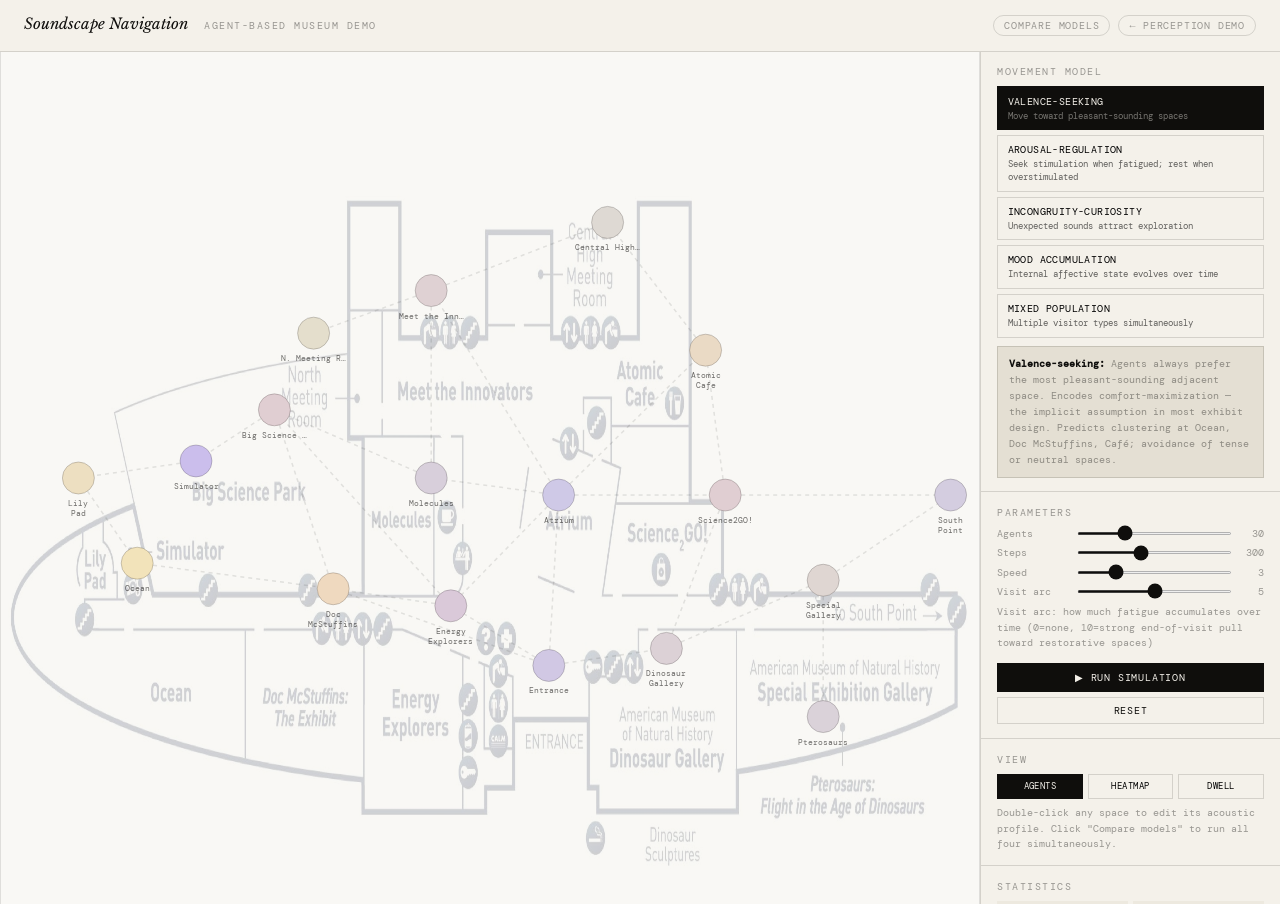
==== cosi_abm.html @ bf19c589 "abm" ====
<!DOCTYPE html>
<html lang="en">
<head>
<meta charset="UTF-8">
<meta name="viewport" content="width=device-width, initial-scale=1.0">
<title>Soundscape Navigation — Agent-Based Museum Demo</title>
<link href="https://fonts.googleapis.com/css2?family=DM+Mono:ital,wght@0,300;0,400;0,500;1,300&family=Libre+Baskerville:ital,wght@0,400;0,700;1,400&display=swap" rel="stylesheet">
<style>
*,*::before,*::after{box-sizing:border-box;margin:0;padding:0;}
:root{
  --ink:#0f0e0c;--paper:#f4f1ea;--paper2:#ede9df;--paper3:#e4dfd3;
  --ghost:rgba(15,14,12,0.06);--ghost2:rgba(15,14,12,0.14);--ghost3:rgba(15,14,12,0.4);
  --accent:#c45c2a;--blue:#2a6b8a;--green:#2a6b4a;
  --mono:"DM Mono",monospace;--serif:"Libre Baskerville",Georgia,serif;
}
body{font-family:var(--mono);background:var(--paper);color:var(--ink);min-height:100vh;overflow:hidden;}
header{padding:.9rem 1.5rem;border-bottom:1px solid var(--ghost2);display:flex;align-items:baseline;gap:1rem;flex-wrap:wrap;flex-shrink:0;}
.hdr-title{font-family:var(--serif);font-style:italic;font-size:15px;}
.hdr-sub{font-size:10px;letter-spacing:.15em;text-transform:uppercase;color:var(--ghost3);}
.hdr-right{margin-left:auto;display:flex;gap:.5rem;align-items:center;}
a.pill,button.pill{font-size:10px;letter-spacing:.08em;text-transform:uppercase;padding:3px 10px;border:1px solid var(--ghost2);border-radius:20px;color:var(--ghost3);text-decoration:none;display:inline-block;background:transparent;cursor:pointer;font-family:var(--mono);}
a.pill:hover,button.pill:hover{background:var(--ghost);color:var(--ink);}
.app{display:flex;height:calc(100vh - 48px);overflow:hidden;}
.map-wrap{flex:1;position:relative;overflow:hidden;background:#f8f7f3;}
#floorCanvas{position:absolute;inset:0;width:100%;height:100%;}
/* SIDE PANEL */
.side{width:300px;flex-shrink:0;border-left:1px solid var(--ghost2);display:flex;flex-direction:column;overflow:hidden;background:var(--paper);}
.side-scroll{flex:1;overflow-y:auto;}
.sec{padding:.85rem 1rem;border-bottom:1px solid var(--ghost2);}
.sec-label{font-size:10px;letter-spacing:.15em;text-transform:uppercase;color:var(--ghost3);margin-bottom:.5rem;}
.note{font-size:10px;color:var(--ghost3);line-height:1.55;}
/* model buttons */
.mbtn{display:block;width:100%;padding:.45rem .6rem;border:1px solid var(--ghost2);background:transparent;font-family:var(--mono);font-size:10px;letter-spacing:.04em;text-transform:uppercase;cursor:pointer;text-align:left;line-height:1.4;margin-bottom:.3rem;}
.mbtn:hover{background:var(--ghost);}
.mbtn.on{background:var(--ink);color:var(--paper);border-color:var(--ink);}
.mbtn .msub{display:block;font-size:9px;opacity:.6;margin-top:1px;text-transform:none;letter-spacing:0;}
.mbtn.on .msub{opacity:.45;}
#modelDesc{font-size:10px;line-height:1.6;color:var(--ghost3);margin-top:.5rem;padding:.55rem .7rem;background:var(--paper3);border:1px solid var(--ghost2);}
#modelDesc strong{color:var(--ink);}
/* controls */
.ctrl-row{display:flex;align-items:center;gap:.5rem;margin-bottom:.4rem;}
.ctrl-label{font-size:10px;color:var(--ghost3);width:72px;flex-shrink:0;}
input[type=range]{flex:1;accent-color:var(--ink);height:3px;}
.ctrl-val{font-size:10px;width:24px;text-align:right;color:var(--ghost3);}
.btn{background:var(--ink);color:var(--paper);border:none;padding:.5rem 1.25rem;font-family:var(--mono);font-size:10px;letter-spacing:.08em;text-transform:uppercase;cursor:pointer;width:100%;margin-top:.35rem;}
.btn:hover{opacity:.8;}
.btn-o{background:transparent;color:var(--ink);border:1px solid var(--ghost2);padding:.4rem 1.25rem;font-family:var(--mono);font-size:10px;letter-spacing:.08em;text-transform:uppercase;cursor:pointer;width:100%;margin-top:.3rem;}
.btn-o:hover{background:var(--ghost);}
/* stats */
.stat-grid{display:grid;grid-template-columns:1fr 1fr;gap:.3rem;}
.stat-box{background:var(--paper2);padding:.45rem .6rem;}
.stat-val{font-size:15px;font-weight:500;}
.stat-lbl{font-size:9px;color:var(--ghost3);letter-spacing:.07em;text-transform:uppercase;}
/* node info */
.node-info{font-size:10px;line-height:1.65;min-height:56px;color:var(--ghost3);}
.node-info strong{color:var(--ink);}
/* outcome summary */
#outcomeBox{font-size:10px;line-height:1.65;color:var(--ghost3);padding:.55rem .7rem;background:var(--paper3);border:1px solid var(--ghost2);display:none;margin-top:.5rem;}
#outcomeBox strong{color:var(--ink);}
/* view toggles */
.view-row{display:flex;gap:.3rem;}
.vbtn{flex:1;padding:.35rem .4rem;border:1px solid var(--ghost2);background:transparent;font-family:var(--mono);font-size:9px;letter-spacing:.05em;text-transform:uppercase;cursor:pointer;text-align:center;}
.vbtn:hover{background:var(--ghost);}
.vbtn.on{background:var(--ink);color:var(--paper);border-color:var(--ink);}
/* legend */
.leg-row{display:flex;align-items:center;gap:.4rem;font-size:9px;color:var(--ghost3);margin-bottom:.25rem;}
.leg-dot{width:9px;height:9px;border-radius:50%;flex-shrink:0;}
/* node editor popup */
#nodeEditor{position:absolute;background:var(--paper);border:1px solid var(--ghost2);padding:.75rem 1rem;font-size:11px;box-shadow:0 4px 16px rgba(0,0,0,.12);z-index:100;display:none;min-width:200px;border-radius:3px;}
#nodeEditor .ned-title{font-weight:500;margin-bottom:.5rem;font-size:12px;}
#nodeEditor .ned-row{display:flex;align-items:center;gap:.5rem;margin-bottom:.4rem;}
#nodeEditor .ned-label{width:60px;font-size:10px;color:var(--ghost3);}
#nodeEditor input[type=range]{flex:1;accent-color:var(--ink);}
#nodeEditor .ned-val{width:32px;font-size:10px;text-align:right;}
#nodeEditor .ned-actions{display:flex;gap:.4rem;margin-top:.6rem;}
#nodeEditor button{flex:1;padding:.3rem;border:1px solid var(--ghost2);background:transparent;font-family:var(--mono);font-size:9px;text-transform:uppercase;letter-spacing:.05em;cursor:pointer;}
#nodeEditor button.primary{background:var(--ink);color:var(--paper);border-color:var(--ink);}
.mix-row{display:flex;align-items:center;gap:.4rem;margin-bottom:.3rem;}
.mix-label{font-size:10px;color:var(--ghost3);width:82px;flex-shrink:0;}
.mix-slider{flex:1;accent-color:var(--ink);}
.mix-val{font-size:10px;width:30px;text-align:right;color:var(--ghost3);}
/* compare mode */
#compareGrid{display:none;position:absolute;inset:0;display:none;grid-template-columns:1fr 1fr;grid-template-rows:1fr 1fr;gap:2px;background:var(--ghost2);}
.cmpanel{position:relative;overflow:hidden;background:#f8f7f3;}
.cmpanel canvas{width:100%;height:100%;display:block;}
.cmpanel-label{position:absolute;top:6px;left:8px;font-size:9px;letter-spacing:.1em;text-transform:uppercase;color:var(--ghost3);background:rgba(244,241,234,.8);padding:2px 6px;border-radius:2px;}
</style>
</head>
<body>

<header>
  <span class="hdr-title">Soundscape Navigation</span>
  <span class="hdr-sub">Agent-based museum demo</span>
  <div class="hdr-right">
    <button class="pill" id="compareBtn" onclick="toggleCompare()">Compare models</button>
    <a class="pill" href="soundscape_demo.html">← Perception demo</a>
  </div>
</header>

<div class="app">
  <div class="map-wrap" id="mapWrap">
    <canvas id="floorCanvas"></canvas>
    <div id="compareGrid">
      <div class="cmpanel"><canvas id="c0"></canvas><div class="cmpanel-label">Valence-seeking</div></div>
      <div class="cmpanel"><canvas id="c1"></canvas><div class="cmpanel-label">Arousal-regulation</div></div>
      <div class="cmpanel"><canvas id="c2"></canvas><div class="cmpanel-label">Incongruity-curiosity</div></div>
      <div class="cmpanel"><canvas id="c3"></canvas><div class="cmpanel-label">Mood accumulation</div></div>
    </div>
    <div id="nodeEditor">
      <div class="ned-title" id="nedTitle">Edit space</div>
      <div class="ned-row"><span class="ned-label">Valence</span><input type="range" id="nedV" min="-10" max="10" step="1" value="0" oninput="nedUpdate()"><span class="ned-val" id="nedVVal">0.0</span></div>
      <div class="ned-row"><span class="ned-label">Arousal</span><input type="range" id="nedA" min="-10" max="10" step="1" value="0" oninput="nedUpdate()"><span class="ned-val" id="nedAVal">0.0</span></div>
      <div style="font-size:9px;color:var(--ghost3);margin-top:.2rem;" id="nedPreview"></div>
      <div class="ned-actions">
        <button class="primary" onclick="nedApply()">Apply</button>
        <button onclick="nedReset()">Reset</button>
        <button onclick="nedClose()">✕</button>
      </div>
    </div>
  </div>

  <div class="side">
    <div class="side-scroll">
      <div class="sec">
        <div class="sec-label">Movement model</div>
        <button class="mbtn on" onclick="setModel('valence',this)">Valence-seeking<span class="msub">Move toward pleasant-sounding spaces</span></button>
        <button class="mbtn" onclick="setModel('arousal',this)">Arousal-regulation<span class="msub">Seek stimulation when fatigued; rest when overstimulated</span></button>
        <button class="mbtn" onclick="setModel('incongruity',this)">Incongruity-curiosity<span class="msub">Unexpected sounds attract exploration</span></button>
        <button class="mbtn" onclick="setModel('accumulation',this)">Mood accumulation<span class="msub">Internal affective state evolves over time</span></button>
        <button class="mbtn" onclick="setModel('mixed',this)">Mixed population<span class="msub">Multiple visitor types simultaneously</span></button>
        <div id="modelDesc"></div>
        <div id="mixPanel" style="display:none;margin-top:.6rem;">
          <div style="font-size:10px;color:var(--ghost3);margin-bottom:.5rem;">Adjust proportions (must sum to 100%)</div>
          <div class="mix-row"><span class="mix-label">Valence-seeking</span><input type="range" class="mix-slider" id="mxV" min="0" max="100" value="40" oninput="syncMix('mxV')"><span class="mix-val" id="mxVv">40%</span></div>
          <div class="mix-row"><span class="mix-label">Arousal-reg.</span><input type="range" class="mix-slider" id="mxA" min="0" max="100" value="30" oninput="syncMix('mxA')"><span class="mix-val" id="mxAv">30%</span></div>
          <div class="mix-row"><span class="mix-label">Incongruity</span><input type="range" class="mix-slider" id="mxI" min="0" max="100" value="20" oninput="syncMix('mxI')"><span class="mix-val" id="mxIv">20%</span></div>
          <div class="mix-row"><span class="mix-label">Accumulation</span><input type="range" class="mix-slider" id="mxAc" min="0" max="100" value="10" oninput="syncMix('mxAc')"><span class="mix-val" id="mxAcv">10%</span></div>
          <div class="mix-row" style="margin-top:.3rem;"><span class="mix-label" style="color:var(--ink);">Total</span><span style="font-size:10px;font-weight:500;" id="mxTotal">100%</span></div>
          <div style="margin-top:.5rem;">
            <div class="leg-row"><span class="leg-dot" style="background:#c45c2a;"></span>Valence-seeking</div>
            <div class="leg-row"><span class="leg-dot" style="background:#2a6b8a;"></span>Arousal-reg.</div>
            <div class="leg-row"><span class="leg-dot" style="background:#2a6b4a;"></span>Incongruity</div>
            <div class="leg-row"><span class="leg-dot" style="background:#7a4a9a;"></span>Accumulation</div>
            <div class="note" style="margin-top:.3rem;">Shape = visitor type. Fill color = visitor type. Outline brightness = mood valence.</div>
          </div>
        </div>
      </div>

      <div class="sec">
        <div class="sec-label">Parameters</div>
        <div class="ctrl-row"><span class="ctrl-label">Agents</span><input type="range" id="nAgents" min="10" max="80" value="30" oninput="document.getElementById('nAgentsV').textContent=this.value"><span class="ctrl-val" id="nAgentsV">30</span></div>
        <div class="ctrl-row"><span class="ctrl-label">Steps</span><input type="range" id="nSteps" min="100" max="600" step="50" value="300" oninput="document.getElementById('nStepsV').textContent=this.value"><span class="ctrl-val" id="nStepsV">300</span></div>
        <div class="ctrl-row"><span class="ctrl-label">Speed</span><input type="range" id="simSpeed" min="1" max="10" value="3" oninput="document.getElementById('simSpeedV').textContent=this.value"><span class="ctrl-val" id="simSpeedV">3</span></div>
        <div class="ctrl-row"><span class="ctrl-label">Visit arc</span><input type="range" id="visitArc" min="0" max="10" value="5" oninput="document.getElementById('visitArcV').textContent=this.value"><span class="ctrl-val" id="visitArcV">5</span></div>
        <p class="note" style="margin-bottom:.4rem;">Visit arc: how much fatigue accumulates over time (0=none, 10=strong end-of-visit pull toward restorative spaces)</p>
        <button class="btn" onclick="runSim()">▶ Run simulation</button>
        <button class="btn-o" onclick="resetSim()">Reset</button>
      </div>

      <div class="sec">
        <div class="sec-label">View</div>
        <div class="view-row">
          <button class="vbtn on" id="vbAgents" onclick="setView('agents',this)">Agents</button>
          <button class="vbtn" id="vbHeat" onclick="setView('heat',this)">Heatmap</button>
          <button class="vbtn" id="vbDwell" onclick="setView('dwell',this)">Dwell</button>
        </div>
        <p class="note" style="margin-top:.4rem;">Double-click any space to edit its acoustic profile. Click "Compare models" to run all four simultaneously.</p>
      </div>

      <div class="sec">
        <div class="sec-label">Statistics</div>
        <div class="stat-grid">
          <div class="stat-box"><div class="stat-val" id="sStep">0</div><div class="stat-lbl">Step</div></div>
          <div class="stat-box"><div class="stat-val" id="sAgents">0</div><div class="stat-lbl">Agents</div></div>
          <div class="stat-box"><div class="stat-val" id="sTop">—</div><div class="stat-lbl">Most visited</div></div>
          <div class="stat-box"><div class="stat-val" id="sMood">—</div><div class="stat-lbl">Avg mood</div></div>
        </div>
        <div id="outcomeBox"></div>
      </div>

      <div class="sec">
        <div class="sec-label">Space info <span style="opacity:.4;">hover map</span></div>
        <div class="node-info" id="nodeInfo">Hover a space to see its acoustic profile. Double-click to edit.</div>
        <div style="margin-top:.65rem;">
          <div class="leg-row"><span class="leg-dot" style="background:linear-gradient(135deg,#c45c2a,#f0997b);"></span>Warm tint = positive valence</div>
          <div class="leg-row"><span class="leg-dot" style="background:linear-gradient(135deg,#2a6b8a,#85b7eb);"></span>Cool tint = high arousal</div>
          <div class="leg-row"><span class="leg-dot" style="background:#888;border:2px solid white;"></span>Agent — gray = neutral mood</div>
          <div class="leg-row"><span class="leg-dot" style="background:#c45c2a;border:2px solid white;"></span>Orange = positive valence</div>
          <div class="leg-row"><span class="leg-dot" style="background:#2a6b8a;border:2px solid white;"></span>Blue = negative valence</div>
          <div class="leg-row"><div style="width:24px;height:3px;background:linear-gradient(90deg,transparent,rgba(196,92,42,0.5));flex-shrink:0;"></div>Agent trail</div>
        </div>
      </div>

      <div class="sec">
        <div class="sec-label">About</div>
        <p class="note">Each movement model encodes a different theory of how visitors relate to sound. Running them comparatively makes the theoretical competition explicit — and shows curators what's at stake in acoustic design choices.</p>
        <p class="note" style="margin-top:.4rem;">Sound values are theoretically motivated placeholders. Replace with real circumplex ratings from your experiment once spatial metadata is available.</p>
      </div>
    </div>
  </div>
</div>

<script>
// ═══ FLOOR PLAN IMAGE ════════════════════════════════════════════════════════
const FLOORPLAN_B64 = '/9j/4AAQSkZJRgABAQAAAQABAAD/[base64]/2wBDAAUDBAQEAwUEBAQFBQUGBwwIBwcHBw8LCwkMEQ8SEhEPERETFhwXExQaFRERGCEYGh0dHx8fExciJCIeJBweHx7/2wBDAQUFBQcGBw4ICA4eFBEUHh4eHh4eHh4eHh4eHh4eHh4eHh4eHh4eHh4eHh4eHh4eHh4eHh4eHh4eHh4eHh4eHh7/wAARCAUUCjgDASIAAhEBAxEB/8QAHQABAAEEAwEAAAAAAAAAAAAAAAcBAgYIAwUJBP/EAG0QAAEDAwEEBAQQCAkIBggADwABAgMEBREGBxIhMQgTQVEiYXGBFBYYMjdVdZGTlKGxsrPR0hUXIzZCVnSSNFJUYnJzlcHTMzU4U1eCouEkJUO0wvAnY2Vng6PE4yZEZITDKEXxCUZHdmaW4v/EABoBAQADAQEBAAAAAAAAAAAAAAABAgMEBQb/xAA2EQEAAgIBAwMDBAEDAwQDAQEAAQIDERIEITETQVEUIjIzUmFxNAUjQhVigUNEofAkkeFTsf/aAAwDAQACEQMRAD8Anvoz8dn9T7pS/[base64]/[base64]/[base64]/VygdJ38wKP3Uj+rlAF/[base64]/MCj91I/q5QOk7+YFH7qR/VygC/oy+x9U+6Uv0IyUSLujL7H1T7pS/[base64]/mBR+6kf1coHSd/MCj91I/[base64]/dSP6uUDpO/[base64]/[base64]/[base64]/VygdJ38wKP3Uj+rlAF/[base64]/MCj91I/q5QOk7+YFH7qR/VygC/oy+x9U+6Uv0IyUSLujL7H1T7pS/[base64]/mBR+6kf1coHSd/MCj91I/[base64]/dSP6uUDpO/[base64]/[base64]/i/KMu/ip74QuBbl38VPfGXfxU98bFwLcu/ip74y7+KnvjYuBbl38VPfGXfxU98bFwLcu/ip74y7+KnvjYuBbl38VPfGXfxU98bFwLcu/[base64]/ip742hcC3Lv4qe+Mu/ip742LgW5d/FT3xl38VPfGxcC3Lv4qe+Mu/ip742LgW5d/FT3xl38VPfGxcC3Lv4qe+Mu/ip742LgW5d/FT3xl38VPfI2LgWq7HNO3hxLsjYAAkAAAAAAAAAAAAAAAAAAAAAAAAAAAAAAAAAAAAAAAAAAAAAAAAAAAAAAAAAAAAAAAAAAAAAAAAAAAAAAAAAAAAAAAAAAAAAAAAAAAAAAAAAAAAAAAAAAAAAAAAAABFfSd/MCj91I/q5QOk7+YFH7qR/VygC/oy+x9U+6Uv0IyUSLujL7H1T7pS/QjJRAAAAAAAAAAAAAAAAAAAAAAAAAAAAAAAAAAAAAAAAAAAAAAAAAAAAAAAAAAAAAAAAAAAAAAAAAAAAAAAAAAAAAAAAAAAAAAAAAAAAAAAAAAAAAAAAAAAAAAAAAAAAAAAAAAAAAAAAAAAAAAAAAAAAF5AAU7DEdrWoazSezy76hoI4lnoYUcxsiZRVV7W/3mXdpHPST9hHU39Qz61hakbtEK3nVWty9KvX7eCW2zImM/5NftLV6V2v8Iv4Os3H/wBW77SFtK2hL3qegtD51pkrKhrEka3eXHkNoGdESge3L9b1SLleCW9Fxx/pnq3r01I+7y5aze0sIXpXa+9rrN8G77Snqrdfe19n+Dd9pnXqQrb+vFX/AGc3/EHqQrd+vFX/AGc3/EMufSrzS7BfVW6+9r7P8G77R6q3X3tfZ/g3faZ16kK3frxV/wBnN/xB6kK3frxV/wBnN/xBz6VHC7BfVW6+9r7P8G77R6q3X3tfZ/g3faZ16kK3frxV/wBnN/xB6kK3frxV/wBnN/xBz6U4XYL6q3X3tfZ/g3faPVW6+9r7P8G77TOvUhW79eKv+zm/4g9SFbv14q/7Ob/iDn0pwuwX1Vuvva+z/Bu+0eqt197X2f4N32mdepCt368Vf9nN/wAQepCt368Vf9nN/wAQc+lOF2C+qt197X2f4N32j1Vuvva+z/Bu+0zr1IVu/Xir/s5v+IPUhW79eKv+zm/4g59KcLsF9Vbr72vs/wAG77R6q3X3tfZ/g3faZ16kK3frxV/2c3/EHqQrd+vFX/Zzf8Qc+lOF2Ds6Vm0BzkRlstD3dzYnKvzn02jpS67q7vRUktttKR1E7I3ObE7k52Fxx58zvdVdFW32XTF0vDdZVUy0NHLUpGtAjd/cYrsZ3/Ea2aYcvpgtiQqsX/S4l3Mq1ETfROzvyXrXBeszWEbtWdS9O6J7qiip5pODntR3vn1pyQ+O0/5po1/9Qz6KH1s9ankPK06o3pUABIAAAAAAAAAAAAAAAAAAAAAAAAAAAAAAAAAAAAAAAAAAAAAAAAAAAAAAAAAAAAAAAAAAAAAAAAAAAAAAAAAAAAAAAAAAAAAAAApQqvIoRM6EHdJjaxqLZtLaWWanopUq/Xde1Xdqp2L4iGE6Vm0BETNtsyr4o3faZP09f4TpzyL86kT7AdllPtRvVfbpbrLa/QkCTo9kKP3sPYn8ZP4x62HHhjFF7w5rWtNtQzF3St181eNus3wbvvFF6V2vva6zfBu+0zdnREtzm7y64q+Pfbm/4hd6kK3frxV/2c3/ABCk36XaON2C+qt197X2f4N32j1Vuvva+z/Bu+0zr1IVu/Xir/s5v+IPUhW79eKv+zm/4g59KcLsF9Vbr72vs/wbvtHqrdfe19n+Dd9pnXqQrd+vFX/Zzf8AEHqQrd+vFX/Zzf8AEHPpThdgvqrdfe19n+Dd9o9Vbr72vs/wbvtM69SFbv14q/7Ob/iD1IVu/Xir/s5v+IOfSnC7BfVW6+9r7P8ABu+0eqt197X2f4N32mdepCt368Vf9nN/xB6kK3frxV/2c3/EHPpThdgvqrdfe19n+Dd9o9Vbr72vs/wbvtM69SFbv14q/wCzm/4g9SFbv14q/wCzm/4g59KcLsF9Vbr72vs/wbvtHqrdfe19n+Dd9pnXqQrd+vFX/Zzf8QepCt368Vf9nN/xBz6U4XYL6q3X3tfZ/g3faVTpXa93kzbrPjKZ/Ju+0zn1IVu/Xir/ALOb/iGJbXejhRaG0DcNSxapnr30qNxC+jSNHbzkTO9vryz3E1t0szqCYvHd3uyrpF6x1PtGsmna+32ttNV1CQyuYx28me7j3G2B509HJ2NtWlEVMq6tRV8Xgqeiyd5z9djrW0cWuK/KFQAcjUAAAAAAAAAAAAAAAAAAAAAAAAAAAAAAAAAAAAAAAAAAAAAAAAAAAAAAAAAAAAAAAAAAAAAAAAAAAAAAAAAAAAAAAAAAAAAAAAAAAAAAAAAAAAAAAAAAAAAAAAAAEV9J38wKP3Uj+rlA6Tv5gUfupH9XKAL+jL7H1T7pS/QjJRIu6MvsfVPulL9CMlEAAAAAAAAAAAAAAAAAAAAAAAAAAAAAAAAAAAAAAAAAAAAAAAAAAAAAAAAAAAAAAAAAAAAAAAAAAAAAAAAAAAAAAAAAAAAAAAAAAAAAAAAAAAAAAAAAAAAAAAAAAAAAAAAAAAAAAAAAAAAAAAAAAAAUBQKLzI56SfsI6m/qGfWsJGXmRz0k/YR1N/UM+tYWx/nVW/4tFtlvslWH9sT+49L2cvOeaGy32SrD+2J/cel7OXnOzr/MMcHuqADhdAAAAAAAAAAAAAAAADHtpvsb6m9yKr6lx5t6e/OS1ftUP0z0k2m+xvqb3IqvqXHm3p785LV+1Q/TPQ6L8bObP5h6c2n/ADVR/wBSz6KH1t9ankPktP8Amqj/AKln0UPrb61PIefPmXRHhUABIAAAAAAAAAAAAAAAAAAAAAAAAAAAAAAAAAAAAAAAAAAAAAAAAAAAAAAAAAAAAAAAAAAAAAAAAAAAAAAAAAAAAAAAAAAAAAAAAACJGpvT1/hOnPP87jrugh+eV69z1+sjOx6ev8J055/ncdd0EPzyvXuev1kZ6cf4zln9RuCnrULkLU9ahch5kOoABIAAAAAAAAAAAAABFfSw9gq/eSP6aEqEV9LD2Cr95I/poaYf1K/2rbxLTzo5+zdpj9tT5lPRbsPOno5+zdpj9tT5lPRbsOnr/wA4Y9P+MqoAgOJ0AAAAAAAAAAAAAAAAAAAAAAAAAAAAAAAAAAAAAAAAAAAAAAAAAAAAAAAAAAAAAAAAAAAAAAAAAAAAAAAAAAAAAAAAAAAAAAAAAAAAAAAAAAAAAAAAAAAAAAAAAAAivpO/mBR+6kf1coHSd/MCj91I/[base64]/Fotst9kqw/tif3Hpezl5zzQ2W+yVYf2xP7j0vZy852df5hjg91QAcLoAAAAAAAAAAAAAAAAY9tN9jfU3uRVfUuPNvT35yWr9qh+mekm032N9Te5FV9S4829PfnJav2qH6Z6HRfjZzZ/MPTm0/5qo/6ln0UPrb61PIfJaf8ANVH/AFLPoofW31qeQ8+fMuiPCoACQAAAAAAAAAAAAAAAAAAAAAAAAAAAAAKcSp89wrKe30M9bWzMgp6djpJZHrhrGomVVV8g2iXPxCmEs2s7OHZVutrCqIuP4az7S78a2zn9drD8dZ9pf0r/AAjlHhmmRkwv8a2zj9drD8dZ9o/Gts4/Xaw/HWfaPTt8J5QzTIyYX+NbZx+u1h+Os+0fjW2cfrtYfjrPtHp2+DlDNMjJhf41tnH67WH46z7R+NbZx+u1h+Os+0enb4OUM0yMmF/jW2cfrtYfjrPtH41tnH67WH46z7R6dvg5QzTIyYX+NbZx+u1h+Os+0fjW2cfrtYfjrPtHp2+DlDNMjJhf41tnH67WH46z7R+NbZx+u1h+Os+0enb4OUM0yMmF/jW2cfrtYfjrPtH41tnH67WH46z7R6dvg5QzTIyYX+NbZx+u1h+Os+0fjW2cfrtYfjrPtHp2+DlDNMjJhf41tnH67WH46z7R+NbZx+u1h+Os+0enb4OUM1QGFJtW2cfrtYfjrPtC7V9nGF//AA1sPJf/AMdZ9pHp3+DlDNQY3p7XWktQXP8ABtl1Fa7hVbiydVT1LXu3Uxxwi+MyQiYmPJE7AAQkOKplSGJXuc1qJ2uXCHKYNt6vFXYNk1/u9DL1VRTwN3H929I1q/I5REcuyJnTE9abe7PaL7UWTT1muOqa2kXdqktsavbE7ljKIqcMLn3jtNAbaLDqm/M0/VUdbYry9ytbR18Ssc5UTO7lURN7xcz4ui1p222nY7ZayClZHW3Br6mplRPDlcr1RFVf6KNTzHZbYNmcGtn226UU0Nuu9tqI54K1I/yjdxVVG5RM7ueODefSi3FTvKSGSbzcqioucIinIY/qzUds0hpWqvt/q2w01HGjnuRMq53JGtROKq5VwiEQydIevipW3uXZxqVmnFkRn4QdTKiKi/ppx9b4+/gZRSZ8LzOk/A6XSeprVqnTdNf7JUtqqKoaqtciKioqKqORUXiioqKmCJqbpC090fWW7T2j77d7xTzPiWmpqVzmtRFwj3O5I3JEUlHJOLlVFTCc1Orvt/tNkSJbtdaG3pPIkUC1MzWJI9f0UyvFfEYFsx2v0urdRyaXutkuOnr7Ex0iUldCsfWNTnu559/[base64]/k8Z8aZT5DCtn+0Ok1fqnUdip6CemksNUtNNI97VbKuVTKInFOR9+zfW1m1/pZl8sU6rEr1imY5MOhlREVWOTvRFRfOhF/Rwz+NrakmVXF2Xmv896kxXW9q2t3hPQAM1wAAAAAABEjU3p6/wAJ055/ncdd0EPzyvXuev1kZ2PT1/hOnPP87jrugh+eV69z1+sjPTj/ABnLP6jcFPWoXIWp61C5DzIdQACQAAAAAAAAAAAAACK+lh7BV+8kf00JUIr6WHsFX7yR/TQ0w/qV/tW3iWnnRz9m7TH7anzKei3YedPRz9m7TH7anzKei3YdPX/nDHp/xlVAEBxOgAAAAAAAAAAAAAAAAAAAAAAAAAAAAAAAAAAAAAAAAAAAAAAAAAAAAAAAAAAAAAAAAAAAAAAAAAAAAAAAAAAAAAAAAAAAAAAAAAAAAAAAAAAAAAAAAAAAAAAAAAAEV9J38wKP3Uj+rlA6Tv5gUfupH9XKAL+jL7H1T7pS/QjJRIu6MvsfVPulL9CMlEAAAAAAAAAAAAAAAAAAAAAAAAAAAAAAAAAAAAAAAAAAAAAAAAAAAAAAAAAAAAAAAAAAAAAAAAAAAAAAAAAAAAAAAAAAAAAAAAAAAAAAAAAAAAAAAAAAAAAAAAAAAAAAAAAAAAAAAAAAAAAAAAAAAAUBQKLzI56SfsI6m/qGfWsJGXmRz0k/YR1N/UM+tYWx/nVW/wCLRbZb7JVh/bE/uPS9nLznmhst9kqw/tif3Hpezl5zs6/zDHB7qgA4XQAAAAAAAAAAAAAAAAx7ab7G+pvciq+pcebenvzktX7VD9M9JNpvsb6m9yKr6lx5t6e/OS1ftUP0z0Oi/Gzmz+YenNp/zVR/1LPoofW31qeQ+S0/5qo/6ln0UPrb61PIefPmXRHhUABIAAAAAAAAAAAAAAAAAAAAAAAAAAAAAGI7Y1e3ZPq5zXbrkstYqKn9S7BlxiW2T2JtX+4lZ9S4tXzCtvDzZYyaaVscMMssj8IxrfCc93ciImcndpovWaomNI3/AIoi/wCb5u3x7pbs/R3p9034aIi3Kn835Vif3nphQIqUkLVy7EbVzjhyPW6nN6MVmIc1Kc3ml6S9Z/qjf/7Pm+6PSXrP9Ub/AP2fN909NMfzVGP5qnL/ANQ/7WnoPMv0laz/AFRv/wDZ833R6S9Z/qjf/wCz5vunppj+avvDH81R/wBQ/wC09B5l+krWf6o3/wDs+b7o9Jes/wBUb/8A2fN909NMfzVGP5q+8P8AqH/aeg8y/SXrP9Ub/wD2fN90ekvWf6o3/wDs+b7p6aY/mqMfzVH/AFD/ALT0HmX6S9Z/qjf/AOz5vuj0l6z/AFRv/wDZ833T00x/NX3hj+ao/wCof9p6DzL9Jes/1Rv/APZ833R6S9Z/qjf/AOz5vunppj+aox/NUf8AUP8AtPQeZfpK1n+qN/8A7Pm+6PSXrP8AVG//ANnzfdPTTH81Rj+ao/6h/wBp6DzL9Jes/wBUb/8A2fN90ekrWf6o3/8As+b7p6aY/mqMfzV94f8AUP8AtPQeZfpL1n+qN/8A7Pm+6PSXrP8AVG//ANnzfdPTTH81Rj+ao/6h/wBp6DzL9JWs/wBUdQf2dN9w+O6afv8AaY46i7WO6W+Bz9xH1NLJE1y4Vd1Fc1EzhF4eI9P1TjyU176dyf8AoxsvBf8APTPqJi+Lq5veImFLY9RMoj6ELnu2zzeG5M2ybweaK3fj+U3kNGuhD7NMnuTP9OM3lMetneTs0wfiAA5GwRt0nKaSr2Gamp4ky98EePNMxf7iST4L/QU11tM9urIVmp6hm5I1OeC1fKLRuGCdHWeCt2LaYmjdljaPc58ctke1flQyzVWqLHpW3fhK/wByjoKJXoxJJGrjeXknDK/IQlaNL7WNkVVNa9HU1HqrTU8qy08E+82amRf0cpw8aryVcrhD6aXQW0TaZqigvG0xLfbLJQVKTQ2elV6rIrU8HfVyd6rleOe5M8LzjiZ5bUjcOTphVFQ/SOlaamplqmT6gpn9TvbnXYa9UYrl5I5cdnDn2HaLqParPYnW1NkdH6EfTJExfw9HhWq3HLcyZbtj0HFrvQz7MypWkrYJmVdDU/6qZnJfIqKqecwGG/bebVbIbA3RtprqiJEjZc2yydVuomEVW4znt5mlbRomJl33Rx0zqTS2hbtbdTW9lDK+6TVNLA2dsiRQvYzDd5O5Ud2IdF0SaGFtl1ZWsizNUagn3lcvLdVEREXu4ZJO2fUmqqTSsVPq+tpK67vdI+V9OxWMY1yrus4+uVE7cJ3ccZXFejlpy8aX0/fKa9Uq08lVe6ieFqpzjc7gpSbeZIjUOg2pUkUHSV2aVkbESeaOsSZ6cFduxoiZ8XFTj6XmVtOjd5FVPTHT8M4RUw4yLaNpq8XLbZs/[base64]/VWkLfqOLU1E2GeruPXNVmd2RFRcubnx/OdTVae2lbO9p+pL3pCxUV/tWoJWVDmO3myQO47ycOHNV82C15iZscdy2DR2VwiKVOPcVXI53PGMJy5nIc7QAAAAAAARI1N6ev8J055/ncdd0EPzyvXuev1kZ2PT1/hOnPP87jrugh+eV69z1+sjPTj/Gcs/qNwU9ahchanrULkPMh1AAJAAAAAAAAAAAAAAIr6WHsFX7yR/TQlQivpYewVfvJH9NDTD+pX+1beJaedHP2btMftqfMp6Ldh509HP2btMftqfMp6Ldh09f+cMen/GVUAQHE6AAAAAAAAAAAAAAAAAAAAAAAAAAAAAAAAAAAAAAAAAAAAAAAAAAAAAAAAAAAAAAAAAAAAAAAAAAAAAAAAAAAAAAAAAAAAAAAAAAAAAAAAAAAAAAAAAAAAAAAAAAARX0nfzAo/dSP6uUDpO/[base64]/i0W2W+yVYf2xP7j0vZy855obLfZKsP7Yn9x6Xs5ec7Ov8AMMcHuqADhdAAAAAAAAAAAAAAAADHtpvsb6m9yKr6lx5t6e/OS1ftUP0z0k2m+xvqb3IqvqXHm3p785LV+1Q/TPQ6L8bObP5h6c2n/NVH/Us+ih9bfWp5D5LT/mqj/qWfRQ+tvrU8h58+ZdEeFQAEgAAAAAAAAAAAAAAAAAAAAAAAAAAAAAYltk9ibV/uJWfUuMtMS2yexNq/3ErPqXE18ot4eeOgfz5077p031zD00ov4JD/AFbfmPMzQX586d906b65h6aUP8Eh/q2/Md/X9uLDC5eA4FQee37qcBwKgHdTgOBUA7qcBwKgHdTgOBUA7qcBwKgHdTgOBUA7qcBwKgHdTgOBUA7qcDXnp3r/AOjCy+7TfqJjYZeZrz08PYvsvu036iY26f8AVhXJ+Eoh6EHs0ye5M304zeU0a6EHs0ye5M304zeU2639Rn0/4AAONuBQAHnKLy5lQvIjQ6bU1/s+m7YlyvVZBRUyPSPrJnI1OPjU7SmmiqKeKoge18UrEexyLlFaqZRSF+md7DFR+2wfSJW0f+aVn/YIPq2l5rqsSry76cGptU2HT9XRUl4uNNSTXCTqqVkr0RZHcOWV/nIcmp9Q2bTNtW4XqugoaRHInWSuRrcr5fKQh0u/zw2Ze6NR88BLe1CLRsmkZn66jpHWZis6x1U3MaOVyI3h35wW4fbH8q77smoJYZ6Zk1MrXQyNR7HNXKORe1Dn7D4qVaKktkLoXxRUkcSbrlXDWtROHkTBhNTtj2bQXVbbNrGh9EoqNViKu6i5/jImPlKcZmey8TEJD7DoqTU2n63UVVYIK+mlutGxHzUyPRZGIqZ4pzOLTOrdPaklrGWK5U1e6kkRtT1L95GKucLnzKQVp2/2TTvSg19dr1cKSgpI4YWtfUP3UykTM4QvTFNptHwibRDZfIMH0jtR0Jqy6rbrDqOlrqjG8yJMtV39HKJvGbQ7254WcqvLuMtTGkxMSu7B2lQNd0gAJAAAAAAABEjU3p6/wnTnn+dx13QQ/PK9e56/WRnY9PX+E6c8/wA7jrugh+eV69z1+sjPTj/Gcs/qNwU9ahchanrULkPMh1AAJAAAAAAAAAAAAAAIr6WHsFX7yR/TQlQivpYewVfvJH9NDTD+pX+1beJaedHP2btMftqfMp6Ldh509HP2btMftqfMp6Ldh09f+cMen/GVUAQHE6AAAAAAAAAAAAAAAAAAAAAAAAAAAAAAAAAAAAAAAAAAAAAAAAAAAAAAAAAAAAAAAAAAAAAAAAAAAAAAAAAAAAAAAAAAAAAAAAAAAAAAAAAAAAAAAAAAAAAAAAAAARX0nfzAo/dSP6uUDpO/[base64]/i0W2W+yVYf2xP7j0vZy855obLfZKsP7Yn9x6Xs5ec7Ov8wxwe6oAOF0AAAAAAAAAAAAAAAAMe2m+xvqb3IqvqXHm3p785LV+1Q/TPSTab7G+pvciq+pcebenvzktX7VD9M9Dovxs5s/mHpzaf81Uf9Sz6KH1t9ankPktP+aqP+pZ9FD62+tTyHnz5l0R4VAASAAAAAAAAAAAAAAAAAAAAAAAAAAAAABiW2T2JtX+4lZ9S4y0xLbJ7E2r/AHErPqXE1/KEW8PPLQX586d906b65h6aUP8ABIf6tvzHmXoL8+dO+6dN9cw9NKH+CQ/1bfmO/[base64]/0DXdq8U6+mTj/XNMd6WkE02rtnPVU80yMr51e5rcoxFWHn7ymS9LqCon2E3iOmifPM6anVrGplV/LNXkX5xPGVfdxdIy51Fr6ONfNSvWOeop6WFHouPXyMRePjRVPu2cbKdHUGzyktktit8756bM08lO1ZHvVEXeyvPH9x9e1/SNVrDYdWafpJGLVupYZIVVvBXxua9E59u7jzkdaL261lp0nBYbtorUc+oqVEpmNhpkWCVU4I5XqqK1F8i8hWN11X5RbXlydEi1pZNU7QrVC/rG0txZG1VX9Delwp1Vk0xZdUdMLVTbvTQVkVBFFOkE7EcxXLG1E4L2oqZOz6IM9fPqbaBPdYEp6+evZJLCi5SNVdIu7ntRM48x2OzunenSs1xOtNIyN8EKMlVvB69W3PHy5L8pi1v6RFYl1/Sl0xadOppnWNjoKahuNJdoY1WnjRjpGqvJVQ2KpM+hmOcibzmoq+XBCHTFimn0PZeqgmlVLxCqtiTKonFMr75N1EuaWNc58FPmMLzusNKxDmABkuAAAAAAAAAAiRqb09f4Tpzz/O467oIfnlevc9frIzsenr/CdOef53HXdBD88r17nr9ZGenH+M5Z/Ubgp61C5C1PWoXIeZDqAASAAAAAAAAAAAAAARX0sPYKv3kj+mhKhFfSw9gq/eSP6aGmH9Sv8AatvEtPOjn7N2mP21PmU9Fuw86ejn7N2mP21PmU9Fuw6ev/OGPT/jKqAIDidAAAAAAAAAAAAAAAAAAAAAAAAAAAAAAAAAAAAAAAAAAAAAAAAAAAAAAAAAAAAAAAAAAAAAAAAAAAAAAAAAAAAAAAAAAAAAAAAAAAAAAAAAAAAAAAAAAAAAAAAAAAIr6Tv5gUfupH9XKB0nfzAo/dSP6uUAX9GX2Pqn3Sl+hGSiRd0ZfY+qfdKX6EZKIAAAAAAAAAAAAAAAAAAAAAAAAAAAAAAAAAAAAAAAAAAAAAAAAAAAAAAAAAAAAAAAAAAAAAAAAAAAAAAAAAAAAAAAAAAAAAAAAAAAAAAAAAAAAAAAAAAAAAAAAAAAAAAAAAAAAAAAAAAAAAAAAAAAAoCgUXmRz0k/YR1N/UM+tYSMvMjnpJ+wjqb+oZ9awtj/ADqrf8Wi2y32SrD+2J/cel7OXnPNDZb7JVh/bE/uPS9nLznZ1/mGOD3VABwugAAAAAAAAAAAAAAABj2032N9Te5FV9S4829PfnJav2qH6Z6SbTfY31N7kVX1Ljzb09+clq/aofpnodF+NnNn8w9ObT/mqj/qWfRQ+tvrU8h8lp/zVR/1LPoofW31qeQ8+fMuiPCoACQAAAAAAAAAAAAAAAAAAAAAAAAAAAAAMS2yexNq/wBxKz6lxlpiW2T2JtX+4lZ9S4mv5Qi3h55aC/PnTvunTfXMPTSh/gkP9W35jzL0F+fOnfdOm+uYemlD/BIf6tvzHf8A6h5qwwOYAHnugAAAAAAAAAAAAAAAAXgmSzrE7ULlwqKhjWvdYWrROl6m/wB+qEZTxORrWtaqq5yrhERERVX/AJExEzOoRMxHlkaPyiqiF6KiplDWKg6WVlku7Yq3TlXT27/XJJvPbxxlcc08WDYzT95t17stJdrdUMlpKuNJInpyci/39nlyWyYrU8wiLRPiXYLzNeenh7F9l92m/UTGwm+3Kpz8iZNeuncu9swsyJ7dN58P+wmLdN3yVRk/CURdCD2aZPcmb6cZvKaNdCJUbtofvKiKtpmwirx9fH2czePfb4/[base64]/pE6cdQu//AAduMeocKxtF1GeKdiyK3x8sd5sA57OxeS8cdhFvSK1jc9CaYtV2ssNO6pq7vDRSOmjR+Y3MkcvFfGxDXFvelLxGnydGnTN1ttmvGpb/AE3oW46guD6tYFT/ACUf6DfNly+clKGko21r6uGlpknk8GSZjE31VOxVOO1Svq7FTOmeqyT07Xq9qYTLm54dxjmzLRb9HNujPw5XXNK+skqUSpkV/VK7C7vHkRadzK0R2ZZWUdNXRtZVU1PUMyjkSWNHInjTPafSxqMTCcu7uONJmbqby7qquOKY48i7rGp25z3JkpqYI0vBYkrFTKOyneV6xmM7yYI8rbXAtSRiqiZ4ryQuyAAAAAAAARI1N6ev8J055/ncdd0EPzyvXuev1kZ2PT1/hOnPP87jrugh+eV69z1+sjPTj/Gcs/qNwU9ahchanrULkPMh1AAJAAAAAAAAAAAAAAIr6WHsFX7yR/TQlQivpYewVfvJH9NDTD+pX+1beJaedHP2btMftqfMp6Ldh509HP2btMftqfMp6Ldh09f+cMen/GVUAQHE6AAAAAAAAAAAAAAAAAAAAAAAAAAAAAAAAAAAAAAAAAAAAAAAAAAAAAAAAAAAAAAAAAAAAAAAAAAAAAAAAAAAAAAAAAAAAAAAAAAAAAAAAAAAAAAAAAAAAAAAAAAARX0nfzAo/dSP6uUDpO/[base64]/i0W2W+yVYf2xP7j0vZy855obLfZKsP7Yn9x6Xs5ec7Ov8AMMcHuqADhdAAAAAAAAAAAAAAAADHtpvsb6m9yKr6lx5t6e/OS1ftUP0z0k2m+xvqb3IqvqXHm3p785LV+1Q/TPQ6L8bObP5h6c2n/NVH/Us+ih9bfWp5D5LT/mqj/qWfRQ+tvrU8h58+ZdEeFQAEgAAAAAAAAAAAAAAAAAAAAAAAAAAAAAYltk9ibV/uJWfUuMtMS2yexNq/3ErPqXE1/KEW8PPLQX586d906b65h6aUP8Eh/q2/MeZegvz5077p031zD00of4JD/Vt+Y7/[base64]/wDdhfJ+EtfujJQ6rr9pDqfSN0o7dc3W+aR81S1XNRm/GmOCKbP+lXb3+vmnvi8n3SAuhB7NEnuTN9OM3k85t1l5rk0rgjdUMelXb3+vmnvi8n3Tt9FWLa5b9T0tTqjVdouNpZv9fT08UiPeqscjcKrccHK1efJCUPODkm829m8RpY5VVi5THM1t2gadotV9J+psNxajqep0thUX+Mk2Wr76fObJv9YvnIJei+rKYqN3v/wY4+JOu5/MaYJmJmYZ5I32V6OusHWfRd70nqab0NV6Lmkjnc7tp0y5rk7cYynkRCF9XWOa+bHtU7VbxHuV+oLk1KVrlysdN1zERPL4Kp40JG2+bH9TX7aD+G9IOZFDe6dlPd1fLu7qom7vYxxTdx50U73pO2ii0/0b1sdGqtpaJtJTR5bxw2RiI5fGb1tWJia+bImOUaZ9rLUjdJ7HKvUjf8rR2xroc8E6xyI1nHu3nIQjonZdZtd6fXV+udbPW+3BVlgc2vTFOzkjeLuPFPFglna1ZKvUPR5uNqoU36p9tiljj/jrG5km7590jvYtpjZBqPQdNPc6ahpbpTIsNdFPUbj45EcvfzTxoZ11wtb+VmRdHK/3Glveo9m94vEd1mscka0FV1u/1sT2q5Ez27qbvLOM4MVvsa7YNrGoLLetS/gvS9hlWl9DNqerdO9i7ruaomc549nmJL2R27ZXHerxNoKOB1XRvbT1skTXc8Kud5eCpxVMp3KRFp3TOjqLbprCwbQ6aFJrjXSV1vqaiTdjkbM5ZEbnkmN7GV7i0cZvaf4H1JQRbGdpGmanS+pXXLTt3rm26roXVKSLCr+DXYRVyqd/i8Z2HTS05Sz2Gy6jfU1aTS3KnoFbx6tWObK7e3exU3cZx2mTS6W2G2fVNpomso5LpVVSLRNhk61WvauUXhlETOOZw9NGJ67L7PKjHOipL/TTTKietZ1crc++5opP+5XSLeGa7ItEWrRuleqt1RVVLa6GOaTr3q7dVWdndzMb6L0881FrdtQ9ZEZq2sZH4Su3Go2NUQkDRN2tt10pQTW6tiq2JRRtf1UiORi7icFTmikd9FT+A6+//vCt+jGY+1p/lNZ1MI2tGlLhr3b9rqzVOo7hQ2uCokdUw073b0qdYmG54Iicl8x2t/0pVbENe6Yuul7pWvtN4rmW6so6iVXoivciIqJ288+Y7vYb/pJbSv62T61p2vSo/wAps/X/APyuk+kXiYm0RKKx5ly9KrVt405oy3W+xTyU1xvNZ6GZNE/dfG3d4qnb2pnymJ3LYDJYtJzXyw6puVPqejplnmlY5cTyNbvK13Hii4xk7Tpm0tRHYtL6hhp5J47XdFWXcTO4jmou8vi8BffMs1Ttd0Qmz6pvtNeIKqR9I58NK1cSq9WqqMVvfnCKK1ma11/JPh1fRCqKmfZFRy1VVJPI6eVFe9yu/wC1emOPEmlOZCnQ3T/0OUbmrwWabgvf1r8k1oY5Y1Zen4qgAosAAAACJGpvT1/hOnPP87jrugh+eV69z1+sjOx6ev8ACdOef53HXdBD88r17nr9ZGenH+M5Z/Ubgp61C5C1PWoXIeZDqAASAAAAAAAAAAAAAARX0sPYKv3kj+mhKhFfSw9gq/eSP6aGmH9Sv9q28S086Ofs3aY/bU+ZT0W7Dzp6Ofs3aY/bU+ZT0W7Dp6/84Y9P+MqoAgOJ0AAAAAAAAAAAAAAAAAAAAAAAAAAAAAAAAAAAAAAAAAAAAAAAAAAAAAAAAAAAAAAAAAAAAAAAAAAAAAAAAAAAAAAAAAAAAAAAAAAAAAAAAAAAAAAAAAAAAAAAAAAAivpO/mBR+6kf1coHSd/MCj91I/[base64]/Fotst9kqw/tif3Hpezl5zzQ2W+yVYf2xP7j0vZy852df5hjg91QAcLoAAAAAAAAAAAAAAAAY9tN9jfU3uRVfUuPNvT35yWr9qh+mekm032N9Te5FV9S4829PfnJav2qH6Z6HRfjZzZ/MPTm0/5qo/6ln0UPrb61PIfJaf81Uf9Sz6KH1t9ankPPnzLojwqAAkAAAAAAAAAAAAAAAAAAAAAAAAAAAAADEtsnsTav9xKz6lxlpiW2T2JtX+4lZ9S4mv5Qi3h55aC/PnTvunTfXMPTSh/gkP9W35jzL0F+fOnfdOm+uYemlD/AASH+rb8x3/6h5qwwOYAHnugAAAAAAAAAAAAAAAAwhRERM4REyVADCDCdwAFF5mvPTw9i+y+7TfqJjYZeZrz08PYvsvu036iY2wfqwpk/CUQ9CD2aJPcmb6cZvKaNdCD2aZPcmb6cZvKa9b+opg/EAByNnG/d3t128iLjj2GPLo2yenhNaJSO/DSUnoPreudu9Vvb2McuZkmEyqlFjb/ADuefXKTE6RMbcTkYvDcc5OS8M5Ok1xpSy60sEtivtM6ot8z2ve1sitXea5FTl40O/[base64]/[base64]/4XJ5yWewsbFGxqIxiNROWOwvQpe3KdrUjUKgAhYAAAAESNTenr/CdOef53HXdBD88r17nr9ZGdj09f4Tpzz/ADuOu6CH55Xr3PX6yM9OP8Zyz+o3BT1qFyFqetQuQ8yHUAAkAAAAAAAAAAAAAAivpYewVfvJH9NCVCK+lh7BV+8kf00NMP6lf7Vt4lp50c/Zu0x+2p8ynot2HnT0c/Zu0x+2p8ynot2HT1/5wx6f8ZVQBAcToAAAAAAAAAAAAAAAAAAAAAAAAAAAAAAAAAAAAAAAAAAAAAAAAAAAAAAAAAAAAAAAAAAAAAAAAAAAAAAAAAAAAAAAAAAAAAAAAAAAAAAAAAAAAAAAAAAAAAAAAAABFfSd/MCj91I/q5QOk7+YFH7qR/VygC/oy+x9U+6Uv0IyUSLujL7H1T7pS/[base64]/bE/uPS9nLznmhst9kqw/tif3Hpezl5zs6/zDHB7qgA4XQAAAAAAAAAAAAAAAAx7ab7G+pvciq+pcebenvzktX7VD9M9JNpvsb6m9yKr6lx5t6e/OS1ftUP0z0Oi/Gzmz+YenNp/zVR/1LPoofW31qeQ+S0/5qo/6ln0UPrb61PIefPmXRHhUABIAAAAAAAAAAAAAAAAAAAAAAAAAAAAAGJbZPYm1f7iVn1LjLTEtsnsTav8AcSs+pcTX8oRbw88tBfnzp33TpvrmHppQ/wAEh/q2/MeZegvz5077p031zD00of4JD/Vt+Y7/APUPNWGBzAA890AAAAAAAAAAAAAAAAAAAAACi8zXnp4exfZfdpv1ExsMvM156eHsX2X3ab9RMbYP1YUyfhKIehB7NMnuTN9OM3lNGuhB7NMnuTN9OM3lNet/UUwfiAA5GwFAUiRavjU1t6R1yobHtz2f3S51PUUdG6GWaRyKqNY2V+XLjjwTK8DZF3LlnxGu/SFoaa47edndNVw9dFNUQMcxW5aqdc/KL4sZN8GuWpZ5GaT7fNlUMLpX6rimw5UYjKWZyqvYieBzMR2JS1mtdt2oNpNLb6mCxLR/g+mlnYrHTKqsdlEXnjdXyZTvO928bJbLfNnFw9L1qho7pQt9E0vUtwsjmcVb50zjxn3dGzWUWr9nrIpmJT3W0v8AQlfAzCKiongux2ZRMf7ikxxin2qxvepdbtT19rCXX8OzvZtBT/hb0O2WrrKhuY6Te4t3kVF/R48lOhdrPapsvv1si2j11tvGn6yVsTq+lb/k1VcfxWrzXtPs0TNBRdK3XVPXSMbVVlNSSUb/AFu9G2nRHYz3Lw8qLyOXpoTUrtlsVG56rVVNVGlLGmFe9Uc1VwnPOP8AngtqNxH8Jm06lne2jXUWgtDyXfqvRNZPMynoYHcOsmd61EXxIir5iMZm9JGitk2rJbrY6iNsfW/[base64]/k+vontk9KOo5FRUV+o6tcKnrU8FETx8EQntEW1CI3OmD1G0va/pK9P0Je7fR3rUlcrI7PXwMakblcqZc5FRuGoirxVOzj2nYanue33Z3bZdV36+WW+2mmVq1dLTNRHxNc5G54sb39incbVGI7pR7OlRiLv0lSiu7l3Xqi8PIZ5t5RH7HNTI+Nq/9CVVRUyiKioqeXjgmbR27K133ZJoy+Qal0xQXunX8nVwNkRMcuxflRTuUQwDo8K5djWm1dxVaVeOMZ/KP7DP+1DnvEc501hXAwARpIAAAAAAAiRqb09f4Tpzz/O467oIfnlevc9frIzsenr/CdOef53HXdBD88r17nr9ZGenH+M5Z/Ubgp61C5C1PWoXIeZDqAASAAAAAAAAAAAAAARX0sPYKv3kj+mhKhFfSw9gq/eSP6aGmH9Sv9q28S086Ofs3aY/bU+ZT0W7Dzp6Ofs3aY/bU+ZT0W7Dp6/8AOGPT/jKqAIDidAAAAAAAAAAAAAAAAAAAAAAAAAAAAAAAAAAAAAAAAAAAAAAAAAAAAAAAAAAAAAAAAAAAAAAAAAAAAAAAAAAAAAAAAAAAAAAAAAAAAAAAAAAAAAAAAAAAAAAAAAAAIr6Tv5gUfupH9XKB0nfzAo/dSP6uUAX9GX2Pqn3Sl+hGSiRd0ZfY+qfdKX6EZKIAAAAAAAAAAAAAAAAAAAAAAAAAAAAAAAAAAAAAAAAAAAAAAAAAAAAAAAAAAAAAAAAAAAAAAAAAAAAAAAAAAAAAAAAAAAAAAAAAAAAAAAAAAAAAAAAAAAAAAAAAAAAAAAAAAAAAAAAAAAAAAAAAAAAoCgUXmRz0k/YR1N/UM+tYSMvMjnpJ+wjqb+oZ9awtj/Oqt/xaK7Mnti2jWF8jka30YnFT0pZV0vFPRMOUXj4aHmRpC2y3XU9FbYql1O+pna1siJlWeNDaZvRovz2p1m025uVM8VY/PFc/x/Gej1taTMblhinW9Nk/RdL/ACmH99B6Lpf5TD++hrZ6ma9f7Srl+6/75X1M16/2lXL91/3zj9PH+5rFrfDZL0XS/wAph/fQei6X+Uw/voa2+pmvX+0q5fuv++PUzXr/AGlXL91/3x6eP9xylsl6Lpf5TD++g9F0v8ph/fQ1t9TNev8AaVcv3X/fHqZr1/tKuX7r/vj08f7jlLZL0XS/ymH99B6Lpf5TD++hrb6ma9f7Srl+6/749TNev9pVy/df98enj/cnlLZL0XS/ymH99Cnoyk/lMP76Gtq9Ga9pxTaXckXv3H/eIpuGgr1Sbe6fZlHra5zLM1rvRqyPXqlWBZPWb2OZamGlvFkTeYb0+i6X+Uw/voPRdL/KYf30NbfUzXv/AGl3Jf8Adf8AfHqZr1/tKuX7r/vlfTx/uOUtkvRdL/KYf30Houl/lMP76GtvqZr1/tKuX7r/AL49TNev9pVy/df98enj/ccpTjtMqqZdnGpkSoiVVtNUiIj0/wBU484bB4OpbWi8MVUOf3zZnVnR0vFr0tdrk/aFcaltJRTTLCqORJEaxV3Vy5eC4NY9NpJ6ZbW5vhKlVErs9++1E+RFO3paVittTtjlmZmNvTy0/wCaqP8AqWfRQ+tvrU8h8lp/zTR/1DPoofW31qeQ8yY7ulUAEJAAAGUGSi4I3ryjz4VygyUTGBwGzurlBlCi4CYG4SqCilR3AZKKoTiNiuRlAOA2AAGwyMlEULgmZ0KjJRBkeRXKAonMqAMS2yexNq/3ErPqXGWmJbZPYm1f7iVn1Lia/lCLeHnloL8+dO+6dN9cw9NKH+CQ/wBW35jzL0F+fOnfdOm+uYemlD/BIf6tvzHf/qHmrDA5gAee6AAAAAAAAAAAAAAAAAAAAABReZrz08PYvsvu036iY2GXma89PD2L7L7tN+omNsH6sKZPwlEPQg9mmT3Jm+nGbymjXQg9mmT3Jm+nGbymvW/[base64]/wDNFIql2F6mntf4Cq9qNzmsKKn/AEFtDG16oipw63O8vLuJ2RSuRW/bsTVjukdK2zS+lqXT1mZJBRU0asjR67zlVVVVVy9qqq/Zg6rZLoabQlnrre65tr/RlxmrVekCx7u+qLu+uXuM3KkzadTCaxpH+qdnsl+2m6b1mtzbTMsscsS0fUK/rkejkzvo5N3Gc8lO+19YH6o0fc9O+iUpUr4FhWXq9/cz243k+cyIouCJtPbaOPwx3Zvpx2kdGW3Tjqr0X6Bh6vr9zd3/AAnLyyuOfeZGUQcu0rM7naY7KjJTOQpKVQAAAAAAESNTenr/AAnTnn+dx13QQ/PK9e56/WRnY9PX+E6c8/zuOu6CH55Xr3PX6yM9OP8AGcs/qNwU9ahchanrULkPMh1AAJAAAAAAAAAAAAAAIr6WHsFX7yR/TQlQivpYewVfvJH9NDTD+pX+1beJaedHP2btMftqfMp6Ldh509HP2btMftqfMp6Ldh09f+cMen/GVUAQHE6AAAAAAAAAAAAAAAAAAAAAAAAAAAAAAAAAAAAAAAAAAAAAAAAAAAAAAAAAAAAAAAAAAAAAAAAAAAAAAAAAAAAAAAAAAAAAAAAAAAAAAAAAAAAAAAAAAAAAAAAAAARX0nfzAo/dSP6uUDpO/[base64]/AItFtlvslWH9sT+49Lm+t855o7LfZKsP7Yn9x6Xs5ec7Ov8AMMcHuL4inEuBwOhbxHEuASt4jiXAC3iEyXFFImA5mql9/wBO2h/oRf8Ac1Nquw1Vvn+nbRf0Iv8AuanR0+5mf4hnfs2q4jiXAwXW8RxLgEsc2mexxqb3IqvqXHm7p385bX+0w/TQ9I9pvsb6m9yKr6lx5uae/OS1ftUP0z0eh7Vs5c/mHpzaf800f9Qz6KH1t9ankPktP+aqP+pZ9FD62+tTyHBM93QqACEgAdnC4TKgUXkYnrvXGnNEW9ay/wBxjp+H5KFF3nyr3I1OK+8fHtf17RaA0hPe6rEkrsR0kDV8KWReXm7V8SKaH6r1FcdR36e8XWrdU1Ey5RZHqvVN7kVTs6PpPWmbW8Q5c+ecf4p/1d0oa9Xvj01Y4Uj3vAlq97Kp34TJi9P0k9oUUvW1DLfPEvFY3RIjU8WWpkh+x2W7ahqVpbDb6q5zo7ikMauRPKvLzqqE07A9iiX3UFzh11RVVClAkbmUbmt3pd5F8Le4orcp2Z4oqHbkx4Mcb05q3zXlneiOk/Za+WGn1TbpLW967vXxor4kXx9uPMT5Z7pbbvSR11rrKasgkTwZoJEe1eGeafMaXdKLZnZ9C3K31FhlXqK5FT0PIiK5qt45ymMtXHHlzMc2EbVavZ5q6J9Q+SSz1f5Oqh31ckbVVMPRE4IqY97KHPfpqZcc3x9m0ZLUnVu70FXkcTXI7O6/Lk9dg+W03Cmuttp6+jqGy09RGj43sdlFRePD+8hnpNbVfSnbn6bssmbtWxKskiOX/o7F4ZTHHeXjj3zhxUte0Vh1XyRSu5ZVtG2y6M0XNJRz16V1zbwSjpV33b3cq+tTlxypBmoOlDqapc9lotlFQ5dhrl/KPTyphUOTY/su0hrnZ7Uanv2oZ1usizb7klbuUyo5Ua+RFzvdjl4plFNf2O3bhA3wnRrJwV3NUyer0+DDuYnvMODNky63EpwtvSc1rSORa2moKzdXwmuj3Mp/[base64]/jhid7eefMa+ufGrt5vHCrhe7ieh03Rco3dxZ+p9oTrduk5rWad60dNRUUa+tRId/6Tcn2ad6U+ooKuOK8WakrolXDnRvbHIvkbw4mvb5M5yqqdpoyz1GqNVW3TtNUwwS107YmOlzuoq+Q6r9LhiO0MqZskz2bz7M9r2jdevWmttxSG4Jzop16uTP83PB3mVSQo1c5+8qKiY3Vaq8UNTaTos6qoqyCupNW2yKaF2/E9rZEVHdnFEJZ2F7Q5dQTXDRt/lgTUNlXclc1y7tXGioiSN3uPBcIue9O/h5OXFWZ3jns9Clra+5L5iW2T2JtX+4lZ9S4ywxPbJ7Eur/cOs+pcc9J3MNLeHnloL8+dO+6dN9cw9NKH+CQ/wBW35jzI0RUwU+s7DNUqkcEFxp5JZVXCMakjVVVVezgeg1BtL0C2jhzrC0esT/8aavzKeh11ZtNdMMPZm4MP/GboD9cLP8AGEH4zdAfrhZ/jCHD6d/hvyhmAMP/ABm6A/XCz/GEH4zdAfrhZ/jCD07/AAcoZgDD/wAZugP1ws/xhB+M3QH64Wf4wg9O/wAHKGYAw/8AGboD9cLP8YQ+y0a70fd7jFbrZqW21dXNlI4YpkVz8IqrhPIir5iJpaPMG4ZICnnKlUgPhutxo7ZRy11xqWUdNAiufJK9GtwnbzMcTaXoBuW+nG0Lhe2papaKzPg2zEGH/jN0B+uFn+MIPxm6A/XCz/GEJ9O/wjlDMAYf+M3QH64Wf4wg/GboD9cLP8YQenf4OUMwBh/4zdAfrhZ/jCD8ZugP1ws/xhB6d/g5Qy9eZrz08PYvsvu036iYlf8AGboDP532f4whBfTP1dpnUGzu00lkvtDcJ47u2R8cEqOc1vUyplfFlU981wUt6sdlLzE0lH3Qg9mmT3Jm+nGbymjXQh9mmT3Jm+nGbymnW/qK4PxDjeqqu6ieU5DCtrmuaDQGkqm8VH5WqcvVUVNvYWaZeDU8Sdqr2Iiqclaza0RDW1orG5fRtA17pjRVvSuvtzbAiruxwxor5ZF7kY3Kr5cYTxEBas6UdWtW+HTtkZBAnrZqxybzvGiJlF+chljtXbUdXtjY+WvuVV4SNe9VZG1FVe31rEyuELNpGz/VGgHQO1HRpFT1KKsU8b0e1VTHg8OTuPvIevi6TFWeNp3Lzb5st98fCQoukvrmN6q/0FO3njqmp5sYySBoTpP2evbFBqm3SWpyrurUwIj4k/[base64]/fqmKvesyTuSZrXUm6qojn5zvLwRyrlOZpiwRFOd/DK2Wb241Uv3Sd1LJI5bdaqKlid/k3O3nOTyoqYydfbOk7rWjcr7lSUVdFnijmdWqeTcQhGka2OthTiqvenFFRWq3KcPEviLbm9qXF7XPRjEdjK5w3x8D1PpcOu0OSmTJvy3P2a9IXR2ppGUN5lSyVytTLalydS5fE/KonkcqKTRG9srUfEuUcmWuR2Ucniwaa7SNlOjdP7EbXqy235ZLvPFG9jnyo5tQ9zcuY1ETPBfLg7Pos7Z5KCro9DamlldBPP1VBVPkVyRuXCJHx5MVeXdvHmZcNbVm1PZ21yTWPubeNwjUREREx2HzVszIGySySRQsYzedI9yNRETnlV7MF/[base64]/KOYqtdu9uE4JnBPGzTa1pLXu7BbK11PcWtR7qGp8GRE7VTsenjTODB7x0cdFx6HnpmVUrLjFTucldIrUarkRfCcmODfFnh3mnlPWVlpr4qugqZIKqncqtlYuFRUVEyxUXPac0YcOffHtpvFr4/L1BTigIU6MW1VNf2B9pukjo79bo065u/nro84bIi9vcvmJqauURe887JWcc6l2VtyjaoAKrAAIkam9PX+E6c8/wA7jrugh+eV69z1+sjOx6ev8J055/ncdd0EPzyvXuev1kZ6cf4zln9RuCnrULkLU9ahch5kOoABIAAAAAAAAAAAAABFfSw9gq/eSP6aEqEV9LD2Cr95I/poaYf1K/2rbxLTzo5+zdpj9tT5lPRbsPOno5+zdpj9tT5lPRbsOnr/AM4Y9P8AjKqAIDidAAAAAAAAAAAAAAAAAAAAAAAAAAAAAAAAAAAAAAAAAAAAAAAAAAAAAAAAAAAAAAAAAAAAAAAAAAAAAAAAAAAAAAAAAAAAAAAAAAAAAAAAAAAAAAAAAAAAAAAAAAAIr6Tv5gUfupH9XKB0nfzAo/dSP6uUAX9GX2Pqn3Sl+hGSiRd0ZfY+qfdKX6EZKIAAAAAAAAAAAAAAAAAAAAAAAAAAAAAAAAAAAAAAAAAAAAAAAAAAAAAAAAAAAAAAAAAAAAAAAAAAAAAAAAAAAAAAAAAAAAAAAAAAAAAAAAAAAAAAAAAAAAAAAAAAAAAAAAAAAAAAAAAAAAAAAAAAAAoCgUXmRz0k/YR1N/UM+tYSMvMjnpJ+wjqb+oZ9awtj/Oqt/wAWi2y32SrD+2J/cel7OXnPNDZb7JVh/bE/uPS9nLznZ1/mGOD3VABwugAAAAAAoCgW9hqrfP8ATtov6EX/AHNTarsNVb5/p20X9CL/ALmp0dN+Vv6UyNrEAQHOuAADHtpvsb6m9yKr6lx5t6e/OS1ftUP0z0k2m+xvqb3IqvqXHm3p3jqW1ftUP00PQ6KPts58/eYenNp/zVR/1LPoofW31qeQ+C1VEKW2jas0eUhanr07EQ+ptRDup+Vj5fxkOCYnctomNOYHF6Ih/wBbH+8g9Ew/62P95CE7hyheSnF6Ih/1sf7yFHVEO6v5WP8AeQEzDSvpbatnu+0p9jWbNJactijRMIj1Ym/nv45OHo8bIIdoklVdrxVyU9qpJGxuijxvzrhV4L+inBOxTBttkn/pb1ZNUOVHPudSkSry3etXd4+TBsp0H3uk2e3R/BF9HqmccfWpg9jJb0unjh5cFI55O/[base64]/0mvXzkLUUke1Lb3m6SSuo7jcN1FYqNclOj91rU7E8FE7Dt+hnUdXR68bTSbiyW+nXDlwiqjpU+ZV98xLo8VcVNtesMtZNHDDHM1N57t1MLhU4m9aRS15iP6c+W+9Vbk2zZds9pqR9PQ2KOKDKpJHHUTNa7d4YVN/[base64]/JBK6+180b3bsed2FjV4qvdlyJ5zaqdjHMlTjlzMKnm7CesvPqfwnFWsVea+0+zyaK2mXqy0kktOyhrHehXIvFjEdvx8f6O6bnXbaOr+jS/[base64]/SHR80ppLUVv1DHqKt6+klSaJk7o2tVUXkvD5jodmuzXZCmxe0au1hZKfedHmpq31k7Gq/[base64]/1nTZ8S9czgemlD/A4f6tvzHf1tprMaZYY3CFvUv7Mv/bPxpv3B6l/Zl/7Z+NN+4Th5x5zh9XJ8tuEIP9S/sy/9s/Gm/cHqX9mX/tn4037hOHnHnHq3+ThCD/Uv7Mv/AGz8ab9wepf2Zf8Atn4037hOHnHnHq3+ThCDl6MGzLH/AO2fjTfuHdaH2C6E0fqmi1HaEufo6iVyxdbUNczwmOYuURqdjlJWVM9oRMFZy3ntKOECopUoqL3lSq8Rp0+sNPW/VOnK2w3TrVpKyNY5FjcjXoi9yqi4InXowbMVcqol4TK5XFU37hOGBgtW018ImNoP9S/sy/8AbPxpv3B6l/Zl/wC2fjTfuE4ecect6t/lHCEH+pf2Zf8Atn4037g9S/sy/wDbPxpv3CcPOPOPVv8AJwhB/qX9mX/tn4037g9S/sy/9s/Gm/cJw84849XJ8nCEHL0YNmWcf9c/Gm/cIm6UWx7SGzvRdtu2nkr/AETUXJKZ/XzI9u4sUjuCI1OOWobkKi5NeunirG7LrM57t1EvcaZx3wzJ/ea9PltOWNs70jjKIehD7NMnuTP9OM3lNGehM+OPbPI9z2tYtrma1XLjeXfYv9xvD6Ih/wBbH+8hfrY/3OyMGorpymlXS91TUXXacliYivo7a1Y2pv4R8jk8LPdhVVM+I3Q9Ewf62P8AeQ89Nv8AI2bbJqZHKj2/[base64]/[base64]/[base64]/AIQmRzWLhycUTzHddDfUFoo9T3yyRQyy3W4SxyPfu5RsEbX8c9iI56J/[base64]/utsVwwm8qU0q4Tn61TSOpik9qp4RLz02F6mn0ZtStdekjoo0lWnqGp+lG9Ubur5HYU9HYntfEyRq5a5EVF7zy5nVztaKjmosrrqq7qO5flOfyIel2k6mJdLWrrJmK/wBBQ7y7yc9xC3XU1aJhnhnUd3dIDhSog/10f7yFfREP+tj/AHkPPdG4coOL0TB/rY/3kC1MCf8Aax/vIJg3DVLp6/wnTnn+dx13QQ/PK9e56/WRn29PF6y1GnnRNR7WI5XKjuWFcfF0EVT05XrC5T8Hrhe/8pGelE//AI+nLv724KetQuQtT1qFyHmQ6wAEgAAAAAAAAAAAAAEV9LD2Cr95I/poSoRX0sPYKv3kj+mhph/Ur/atvEtPOjn7N2mP21PmU9Fuw86ejn7N2mP21PmU9Fuw6ev/ADhj0/4yqgCA4nQAAAAAAAAAAAAAAAAAAAAAAAAAAAAAAAAAAAAAAAAAAAAAAAAAAAAAAAAAAAAAAAAAAAAAAAAAAAAAAAAAAAAAAAAAAAAAAAAAAAAAAAAAAAAAAAAAAAAAAAAAACK+k7+YFH7qR/VygdJ38wKP3Uj+rlAF/Rl9j6p90pfoRkokXdGX2Pqn3Sl+hGSiAAAAAAAAAAAAAAAAAAAAAAAAAAAAAAAAAAAAAAAAAAAAAAAAAAAAAAAAAAAAAAAAAAAAAAAAAAAAAAAAAAAAAAAAAAAAAAAAAAAAAAAAAAAAAAAAAAAAAAAAAAAAAAAAAAAAAAAAAAAAAZTvAAZTvAAAAAoCgUXmRz0k/YR1N/UM+tYSMvMjnpJ+wjqb+oZ9awvj/Oqt/wAWi2y32SrD+2J/cel7OXnPNDZb7JVh/bE/uPS9nLznX1/mGOD3VABwugAAAAAAoCgW9hqrfP8ATtov6EX/AHNTarsNVb5/p20X9CL/ALmp0dN+Vv6UyNrEAQHOuAADHdp2Pxb6mz22mqT/AOU48zHZSRiLlqq1FzyxzPVGqibNTvhe1HMem65qplFReae8dGukdNKqKthonce2Fp1dN1EYt7Y5MU3ncPNJLlXsa1rLlU4bwb/0leXvl63Otz/nKo+H/wCZ6Vro/THtBb/gG/YV9J+l/aC3fAN+w2jrqe1WcYbfLzS/Cdb7ZVHw/wDzH4TrfbKo+H/5npb6T9L+0Fu+Ab9g9J+l/aC3fAN+wt9dH7VvSt8vNL8J1vtlUfD/APMo65VytVEuVTnHDE//ADPS70n6X9oLd8A37Auj9L446ft3wDfsH10ftR6Vvl5muqVciue9Feq5VznKjncc58fHBuP0FnI7ZzdVRUd/[base64]/Q8dQuHuZKrN5G8k4Lzyq8DmdUORrXswj418FvNyL3cO3l8h6T2rQWkrXbYqCn09QLFExsaJ1KKrsdq8OfMhXpTbGH3eiZqjR1BEyspGK2rpII8LMxOKObjm5E9/[base64]/wA+InzaVty0bfNA6mtFI6r6+toaWGJ3Vqm85I1a9PFurjy54Fs2GJvEyjHbtMNf9U32t1JqKqvdyRZKyu3n1D2sRrXOXOXNROGM8StNU1TKNkaVTsNXeVN7LVzz8HlnzE69E/YnX3+/UmtNTUKx2Knk36OCVP4W5q5a/C/oIuF8eDb9NH6Xzj0u2xP/[base64]/OVROxqcETzHG+RqKq7zcLxXHDC9ynG5yuRMJnK8Mdp04cUYo2pa+50vVy57V8SIWtVXOTdRV/u/8/wBxbBFUVE8dPTxSSTSu3I2Maquc5exETiq+JDdXopbE003Y6jUOsrbA+43FjUio52o70LEna7P6TlwviRE8zNnrjrspSZ8NSY7nXRokbLlUNj3U4JUrwVOXaWLcLjIixyXafqnMVHN6/guU4ovHjzU9L00fpj2gt/wDfsKpo/THtBb/AIBv2HF9dj88W3pTrTzj0Crn69061qOev4Tpky1qqn+WZ2npnb1RaKFU/wBW35jqY9Ladika6Kx0Mb43I5jmwoioqLlF5eI7uNqNTCJhETzHN1Gf1Z2vjx8FwAOdqAAAAAAAAAAAAAAAAAAAAAKOU146eGF2XWZHbuFvTOLl5fkJjYdefI+S62ygulO2C40UNVG12+1srEciLhUzx8qlsd+F4sravKHlxTzzQOSVtUrJUTczHJu+Dz+dEPo/Cdb7ZVHw/wDzPS30n6X9oLf8A37B6T9L+0Fu+Ab9h6E9fEz+LH0bR4l5pfhOt9sqj4f/AJnFLUSSP6yZ7nOxxc5c5Tynpl6T9L+0Fu+Ab9hhG2PZFZtX6JrbZaqGjt9xROso5WRImHpxwqp2LxTzlqddXfeNKWwzMd2nnR8f/wCmnSqK5rd6rcrUcqJlNx3eS50+n7l/0suMtWmnRyKnPwmkD2+a/[base64]/tR1hTxRRSttSS9Zca6RqojGdqZX1zl5Iiccrnkiqb+WfZ/pO22qloaewW5zIWIxXPpkRXYTGV4c1I9evT14eZWmvqeHm5HJK2aNWom+1cKrOfHHb2cje/ZIjfSTswarkwtG9W5VFynULz7zBulVsUku9DHqfRtuibV0UStqKKnajFlYi532onN2Mp3rhDotB7dtFae07oS13FbhHJaYXwV6Np3Yh8BY04c+5cImcePgZ5LxmpGkUrw3tAW0GZXbTbu1Vcq/hSRGO5IjOt8HB2Wz/W9/0Pr11Zp+pp4JaqRlJI51OxyrEr2q5MqnaqJ7xjOpLrBdtcV90pUd1FVcXTsV/BWtdJvInlxz8h8dXWR0mpYaqRN5kdU2TCfpIiovD3ju4R6cwrFu7e/anrrUOn9A3+8W6sY2qo4KZ9OroGKiLIzednKd5oZqm91t/vtferg6Ja+slV9S9IWs8JVy5WoiJjjniT/tV22aVv2hdR2aj9FLUV0NFHCj4lRHKkSpJnP8V2E8fZlDi6Jmw+uv8Ac6PW+qKTq7NA9X01LM3K1r0/Twv6Ge/nhezCnJhmuGkzLS8TbWkF0stRT0TaZ1VJ1eVcjHZ3EXvVDMtiLnLtZ02quzmtjXOeHM3/APShppzdx+n7YrHp4SdQi54eQ1W2w7OZtle0+2a+t9BLPphKyOadIFVFpXI7Co5O5UXKLyy1UXGULU6uMkTVn6U11KSenPI12x2ge1ybq3uDj2f5Kc0k33MV2W5/[base64]/b89v5BPsOTJ1lYnvC8YLfLzT/AAnW+2VR8P8A8x+E632yqPh/+Z6Wpo/S/tBb/gGj0n6X9oLd8A37CPrq+1V/Rt8vNL8J1vtlUfD/APMr+E632yqPh/8AmelnpP0v7QW74Bv2BdH6X9oLf8A37CPro/aj0rfLzLnqppuNRUunc3O7vyouM8+02P6B6f8A4X3pU4tS3qmc/wDrIzaX0oaY9oLf8A0+i12KzWqaSS2W2npJHp4axRbu8mUXHDyFM3W+pThrRTBNZ3LtGKitTHIuQsjTH6O7xLk5qcLplUAAAAAAAAAAAAAAAAivpYewVfvJH9NCVCK+lh7BV+8kf00NMP6lf7Vt4lp50c/Zu0x+2p8ynot2HnT0c/Zu0x+2p8ynot2HT1/5wx6f8ZVQBAcToAAAAAAAAAAAAAAAAAAAAAAAAAAAAAAAAAAAAAAAAAAAAAAAAAAAAAAAAAAAAAAAAAAAAAAAAAAAAAAAAAAAAAAAAAAAAAAAAAAAAAAAAAAAAAAAAAAAAAAAAAABFfSd/MCj91I/q5QOk7+YFH7qR/VygC/oy+x9U+6Uv0IyUSLujL7H1T7pS/QjJRAAAAAAAAAAAAAAAAAAAAAAAAAAAAAAAAAAAAAAAAAAAAAAAAAAAAAAAAAAAAAAAAAAAAAAAAAAAAAAAAAAAAAAAAAAAAAAAAAAAAAAAAAAAAAAAAAAAAAAAAAAAAAAAAAAAAAAAAAAo7u4+YtRy8kzw/jIRoXryKeYse/d4rnz8ELFqYkTjKxF/pE6n2hEzDm8wPgqbrbaNqLV3Kni/pytQ6es17o+jaq1eprTCic1fUtT+8mK2n2RyiGThCO6/bTs0o0VE1ba6hUaq4gqmPXyczoK3pGbOabwkkuVRhM/kIWv/wDGTGO5zhMnmHmIEn6UGillxR2W/wAzu58KMVfNlTjd0i6mp42nZtqCtz6xEfu7y93rFJ9OxyT9gjnpJ+wjqb+oZ9awwf8AHVtOqU3qDYhelT/1kr1+aJDF9sOs9rl32Z3qnu2haW1W2SFjamR7Zle1OsbxTOEL48Nucd1clvta7bLfZJsH7Wn9x6Xs5ec80Nlq52k2D9rb2Y7j0vZy850f6hGpiGeD3VABwugAAAAAAoCgW9hqrfP9O2i/oRf9zU2q7DVW+f6dtF/Qi/7mp0dN+Vv6UyNrEAQHOuAAAAAAAAAAAFAUCiEebW9lOlto1I1L1DLTVsCL6HradfDiXyLwcniVCQwuFJi0171RaNtJdX9EzV1FUyz6au9uu8L3ZalQrqZ+PGiI5FXzoYvH0YtqlQ7qX263R8eb6ldxq+ZM/OegachhO46I6zJEM/Rq0+0F0QZlngm1tqOLq0X8pT29quVyfxUkciYRf6JtLo/[base64]/3EiaC6H9Q2riqta6jjRrF3nUdtart9E7Oseic/wCibhDCZzhMmk9ZkmNIjDWGP6R01ZdJWWCz2OibSUMbUZHGmVXPjVeK+cyBE4YAOa07auCVqOkRq4xz85C22Do66U11XT3inqpLJd5k8KeJnWRPd3rHlML5FJvVEyvjGEVOKIpal5p3qi0RLQ/UHRW2k0VSqUElor4kyjXtqXNcvjVqswnvqfBQ9FvatWTNingtNPE5fCklq3eCnPsYpv8A44lcIdP12WY7s/Sq1m2V9FTTtkqIbpq25SX2raiK2CONYqdiovaud5/l8HyGyFJTwwU8UVOxjI4m7sbWphGt8h9OE7hhM5xxOe+S1/[base64]/TQlQivpYewVfvJH9NDTD+pX+1beJaedHP2btMftqfMp6Ldh509HP2btMftqfMp6Ldh09f+cMen/GVUAQHE6AAAAAAAAAAAAAAAAAAAAAAAAAAAAAAAAAAAAAAAAAAAAAAAAAAAAAAAAAAAAAAAAAAAAAAAAAAAAAAAAAAAAAAAAAAAAAAAAAAAAAAAAAAAAAAAAAAAAAAAAAAARX0nfzAo/dSP6uUDpO/[base64]/HjIRk11tuuqbls2TQ0qJx6ye7QoqJ/RcfHPS9Jm4f5Ks09aWu/QkWKTHnaxSfSn3mIRzT1nhzKZXOd/[base64]/[base64]/BPSVrOEmqrJb0X/V0cL8fIql6bNdstW7/rPa45uUyvoWHql+RCckRMrlfeXB1Ft1NYrjqCrsNFcqea40bN+ena7L2NyiZVPKqE+paY7Vg4z8opZsQv9SqLddrWt5EX1yQXJyNXzHL6nfTs6ZuOqdW3Be3r7i7j72Cat1FXOV8ylUTHapEZr/0cY90OUPRt2VRLvz2arqX98ldOnzOQ7yi2GbK6TCx6RpHqn+te+T6SqSNurnKOUuJnLefdPGPhiVHsz2e0iJ1Gi7AiouUVaCNV99UO1p9K6Zps+h9PWmHP+ro42/Mh3AKze0+5xj4cUFNTwMRkMEcbU7GtREL1jZ/FQuCkTMmoW4ROWffI66SSImxHU37OxP8A5rCRl5kc9JP2EdTf1DPrWFsf5wi8RxaL7Ls/jKsGVVf+lpz8x6XM5ec80NlvslWH9sT+49L2cvOdfX+YY4PdUAHC6AAAAAACgKBb2Gqt8/07aL+hF/3NTarsNVb5/p20X9CL/uanR035W/[base64]/R+rI1dYL9RVjkTKsbJh6J/RXC/[base64]/[base64]/TQ0w/qV/tW3iWnnRz9m7TH7anzKei3YedPRz9m7TH7anzKei3YdPX/AJwx6f8AGVUAQHE6AAAAAAAAAAAAAAAAAAAAAAAAAAAAAAAAAAAAAAAAAAAAAAAAAAAAAAAAAAAAAAAAAAAAAAAAAAAAAAAAAAAAAAAAAAAAAAAAAAAAAAAAAAAAAAAAAAAAAAAAAAARX0nfzAo/dSP6uUDpO/[base64]/lHNNr54mNV0j0Y1Oau4J8p1Fbq7S1EqpV6jtMCpzSStjavyuIsbsLuFc5Pw9tO1hVrjwlpqpIEXzcUT3j7afo6bOfB/CEd5uypxV1bcHuVfO3d+TBGqR7m5ZBc9tOzC2o5arVtH4PPqmPl+g1ToanpF7OUdu2915uzu6it7nfS3TvrXsb2Z2pUWj0fQ4TslV82f33KZJRaT01Q8aLTlnp1Tl1dFGi/IiKTyxx5g+6UXy7eKqsdu2HZfrCsXvqaVIE9/LkOP0/7bLpn8FbIW0TF9ZJV3aJUx2KreC+YmqKJkTdyOFjG9zW4T3jkRnBEXOU7uCEepX/jCdTPlCCu6SlzbuRRaLtTXc+tfK5zfO1FRTj/ABe7artlt02oU1B/HShp3uTj/SwTm1r04KqeUubzXh8hb1Z9og4Qglej5XVqf9e7SL1clX1ypEkS/SU+239GvQFMu9PU3yuevF3oisRyL5t3kTUCvqWOMI5texHZlb8Oi0nQSyJ+nKiud75k9q0bpi1pi32OhgT+bGn9534K87fJxh8sNBSw/wCSp4GInLdjRDm6tM5wieQ5AV7p0tVqL2IUVnc1PfLwNJWKzKY5eQojEyirhV8hyKU7EI0R5aedJC1X+69IuGLTT1jukNB6Kgc1PCesUav3U/nYbwTkvDihsNsX2gWzaHo+Gvp3tjr42Iyvpe2CXiip5FVFVPF3Eb3XK9Ni1JlN38Fy5aqc19Du4odPqyhm2FbW49YW1rmaOvtSsNypmetge9Mo5O7Dt5U8WU7TsvETWK/[base64]/[base64]/lETOtsi2E6+sOpdIWe2U99ZcL5T0EK1zNx6PR27l2VVMLxzyUi/[base64]/WQRyOblXNavDnxQwvSsVi0e61ZmZ1LnyVLULkM9aXAASAUBQKLzI56SfsI6m/qGfWsJGXmRz0k/YR1N/UM+tYWx/nVW/4tFtlvslWH9sT+49L2cvOeaGy32SrD+2J/cel7OXnOzr/ADDHB7qgA4XQAAAAAAUBQLew1Vvn+nbRf0Iv+5qbVdhqrfP9O2i/oRf9zU6Om/[base64]/R2p4oWx1zI1kuD+eEmXfjVcJnwUUw3W1wvu07a9c6yzUE9bXPlVKOGmbvKjI1RMpvLjd4Z85ld9s/SOu2n32e62u7VNrxuLSrSwo3camGomEzw5eY9WkenEV24p+7vLYzotarbqbZLb4XyI+stuaKXhlcM9Z77N01Q2ybP7bo7a3FpKhq55qWXqXLJIiK9FkXDsr4s8DNehnq6awbRZ9J1TsU92VyM3+CxytaqplO9d1rT5+lq9KTpFQ1Uq9XD1NG/eXkiNXwlIxVmmeYjxK9tWxxKedJaKtuxbZrqS5W24T1T5oW1DnysRu65Gq1uMKva41p2L7P67bVrK6VN0vEsMcP/SauoRm9Ir5HO3WplcYw1fsNr9YXKz662QX2i03coLg9KJqP6lc7qph2F/dU1w6Het7NorU9/otRVcNvhuMce7LKuER0TnJu+Vd9feM8XKMdrx+S1tdmKbStNXbYntQjjtV1fM+J0dVSVPV7rnMVUyjm5xw4pz447Mk/dMWs/[base64]/YmhXs9HR/Odf0OHJ+JG4szxSSZFTx4cZzM3wcredr9onUIs6FeU201eHo7/q2oRPBxw6yPxnH0p9Q3TV+2NNH0m/1NsVKen3JMZlkaj3OXhx4cPMpf0LF3dtNUq8E/Bs/1kZ1W3ptXo7pH1t6lanUrPHVQo5PXxrGjV86Lve+a46f787+ERMRVI0/RMjS1W9KbVCpW4ala6Sn8HvdueF3qvPn4jZPRlipNM6borDQb3oWijSKJzly5yJ2r4zA6vbps6p7db6xb7C/0ZuIsMabz41cieuzjGM4XyEmW+pgrKOOqppWTQytR0cjF8FzVTgqHn5rZJ72aUiPL6E5lQgMYagAJAAACK+lh7BV+8kf00JUIr6WHsFX7yR/TQ0w/qV/tW3iWnnRz9m7TH7anzKei3YedPRz9m7TH7anzKei3YdPX/nDHp/xlVAEBxOgAAAAAAAAAAAAAAAAAAAAAAAAAAAAAAAAAAAAAAAAAAAAAAAAAAAAAAAAAAAAAAAAAAAAAAAAAAAAAAAAAAAAAAAAAAAAAAAAAAAAAAAAAAAAAAAAAAAAAAAAAAEV9J38wKP3Uj+rlA6Tv5gUfupH9XKAL+jL7H1T7pS/QjJRIu6MvsfVPulL9CMlEAAAAAAAAAAAAAAAAAAAAAAAAAAAAAAAAAAAAAAAAAAAAAAAAAAAAAAAAAAAAAAAAAAAACjA3AAYBGwAKZGzaoON2+ruzd8q5PmuFworfCstdWQUcSc5J5GsanncuCe8+Ebh9oMDvW13ZraM+i9ZWlypwVYJevx8Hkw+u6RuiXyui0/QXrUD0XCegaF67y9ybyJlS8Y7z7G4TYCBnbWNqF5esel9kt1a1/rJLk30P76uVGlroOkffXdX6Js2mYV556uZ3mVqOLelKOSe14cz46+vt9G3rKyup6dqJzke1vzkJfie2gXdFXU+1q9N3vXx0Ezmsd5l3U94+q39G3QDH9feHXG7VPNZqiqe1VTx4dhe33xFcfvZHKfhm142sbO7ai9frKzK5md9japj3p/uouTDLn0j9ANd1dn9G3adF4MjppGKvkVWqZhZtk2zi2I1aXSdpcqJjfmgbK733IpmFvoaOga2GipIqeNEwjYmo1MeRBvHHts1MoJl227Q7su7pzY/eeqXlUVUcrmO95rfnOWC8dJG9uTqrFp/T1P8Ax91r3/uvkX5ifQRNq+0J4z8oOboHbJeG5ve1eakY7nHR0McKoncjo8HI3YFRVbf/AMIdf60umfXpLc8Mf4sYz8pNoI9SY8HFElu6POyejkSV2mvRj/41RVSyZ829gy217OdAWzHoPRtjiVExn0BG5ffVFUy4ETkvPmTjD5aWio6KnWOjpYaeNE9ZHG1jfeRDmxvMw9mG+XJyAruU6hbwHAuBGk9lEK4AJBfKU4d5UAU4d5UAgAANAACQAAAAAACj8bq5XAFVLe4sxhcq/Pmx75yETOoIa9XNF9W5aFwuPwXLx/8AgOJj19pe26y0tX6eu0aOp6mNyNeieFE/9F7e5yLhU8h3M0EHolKnqGvmRMI7CZ985mqvPHD5jSbb1KsVadbCLRf7B0nYrLqF80slBbZaaCSRc/kU4twvd6731JM6SFtvFk1dpfafaKGorltKuirY4mq5GQ5y1yomVxxcTusDOsSTHFC93Ljy5Gts/K8WmCKRDXXabtxsWq9F1emtCU9deL3eaR1OyBtNKzq0kyxyrlvZ4XdyM3qdPP0r0Zrpp6Z29LSaYqY5GqnNyUzt5qeLmhJlPTQQK50MKRK5crhMZOZzUe3dchWcldREQnijvo4oqbHNOoqYX0FHw/[base64]/+FVLy/q5SaaL+Cw/0E+ZDkliZKibxc1N1Ea1ORWbRxipEald2FU5FMFSnusAAkAoCgUXmRz0k/YR1N/UM+tYSMvMjnpJ+wjqb+oZ9awtj/Oqt/wAWi2y32SrD+2J/cel7OXnPNDZb7JVh/bE/uPS9nLznZ1/mGOD3VABwbdAABAAAkAoCgW9hqrfP9O2i/oRf9zU2q7DVW+f6dtF/Qi/7mp0dN+Vv6UyNrEAQHOuAADguNVT0NBUVtXK2KngjdJK9y4RrWplVVfIYzpnX+kNS3RbbY7/brjVtjWVIYKhHPRibqZVEXvU+vaciu2b6lRFxm01X1Tjzu2d6lqtJa1t1/o5Or9DSIr17414O+Q6MOD1KzMezO1+M6emWTGNV660npisjpL9qG2WyocnWNjqZ2tcrc4yiKvlPrsmorbdNKU2o6eoi/[base64]/wBLXvRP8i16xy479x+HY4pxwZOmd5XImd7mmfW8CJiY8piXMCNr1tq2YWavdR12q6VKhr1jkZBG+ZGO/nOjaqJ51Mx0zfbHqO3tuViuVJcKdeDZad6PRviXuXxCa2iN6Itt3Cqic1RAnHkak9NnVnUX2yWy0XyWKqpGzejoaaqVr497q1Zvo1cplFymSXej1rGyXbZ/YbUt/oam8NpUSaD0Sjp95MrxTOffNrYJjHzVi8TbilkKqJzVEODO8qquccMInNMmonTK1o2bVFpptOag3/QkU0dXFSVOHMfvM4ORF8SlcOKcttJteKxtuF2GGptE0Ml/[base64]/OGbyueuP5rUVe3uLdHbTNC6wkWLT+oaWskdwSJd6KRfI16Iq+8TFLa3pEWhmT1VGqqJlUTghwVdRFTQTTyqjY4WK9xe31qYaqIi4wp12qvzXu37FL9BSNLT426fTu0PRl/vDbXZdRUFfXORVdFDOjnIic+GTLWIiNwiqvFea5NFuiB7Prf2SoNutb7RNHaNqoKTUl6joJp41lY1Y3uVWoqIq+Ci45obZcM0vFK92dMkWrtmAI3um2bZjbPQ612r6D/[base64]/u8M8uRriwTki0/ClskVlvcDrrXXUNyt0NwoqqCpo5mJLDLGqK1WqmUXPkMK1Jtm2Z2G5ut1w1bSpVN/ykcDZJ+r/pdW1yN8+DGK2t4hebREJGBj+ldUae1XRJX6bvFHcqZOCyU8rX7q9ypzRfKh8OtNe6T0bPTRalu7KB1Tl8e/G9c44fooo4zvWk7jW2XAju57Ydm9up6aar1dRtbUwtmiWNHSLuuRFTLWoqpwXtRMdpk9l1Np69Wn8L2q80FZQtTL6iOdqtZ/SXPg+ccbR5hEWiXegjO7bcNltvuS0NTq+i9ENznqGvnRMfzmIqdveZZo/V2m9W061enbzR3GNi4ekEmXMz2ObzavlQmaWiN6ItEsgABVIAAAAAAAAAAAAAAAAAAAAAAAAAAAAAAACjky1U70wdHrSzt1LpG4WP0ZPTR18KwvmgXD2tX12F8mTvQBEOyHYjZNnF/nvdDcrhcKmaJYE9EKxUjaqtVVTDUXOWp75K8jUdwTKqqIi57E7znBNrWtO9qxWIhBXqd9Ow7QU1hb71daKu/CX4QjYzcWNj9/f3Uy3O72YyZRtf2Q6Y2kRQLd/REFZSt3Y6qne1sitX9F28ioqKqJ2dhJb8dq4ReB1F91FYtPRJLfLxQW2NVwjqqpbHvL3JleKl4y5OUTCuorGpYfsb2WWzZnSXOntldV1rLlIx03ohWYZuoqJhERO8wzaP0adH6nvMt5t9XWWWpner6iOB2/FK9f8AtEavJ3kVE8RKNp1zoq91Dae06pstZM5cNjiro1kcviTOVMk8FrFwxXY47qcVURe+OZnxK3Gk11tC+zLo56J0bd4b1VS1V3uEL+shkqXYjid/GRqY4+VVM12u7PaHaVpeGy3SsqaKOKobUNWBUzvIipjii/xjOVXxFEUi2W0zymTjERphOyLQFDs50vJYKCtq62N9U+pWSoVu81zmtRUTCImPB7u0w38QVk/GazXK3e5tqW1KT9VvRdXlExy3c/KS9X1EFLFJUVNTFTwRN3pZHvRqNTvVV5IYzb9ouhbheobJR6otdZcJVVscUE6S586ZT5SYtee8Fqx2hwbXNA27aHppthuNbVUUCStk62nVqO4dnFFT5Dj2V7Ords/0jPYLbX1VTBM5zkllVquy7PcmO0ziJMYVV8LHZyORCvqW46TxiZ2h7ZRsLsOznVUmo7ZeLlVyyU7oFiqHtVmHORVXl4jI9qWy/Sm0ehiiv9I/[base64]/r6hIYNYWpki/wDZyzNjX/iwW4XnxCnqVjzLNwfLSz09XTNqaWoilgkTea+NyOa5F7UVOZ9DETHbjxqVncL72uIr6WHsFX7yR/TQlQivpYewVfvJH9NDTDP+5X+1beJaedHP2btMftqfMp6Ldh509HP2btMftqfMp6Ldh09f+cMen/GVUAQHE6AAAAAAAAAAAAAAAAAAAAAAAAAAAAAAAAAAAAAAAAAAAAAAAAAAAAAAAAAAAAAAAAAAAAAAAAAAAAAAAAAAAAAAAAAAAAAAAAAAAAAAAAAAAAAAAAAAAAAAAAAAARX0nfzAo/dSP6uUDpO/mBR+6kf1coAv6MvsfVPulL9CMlEi7oy+x9U+6Uv0IyUQAAAAAAAAAAAAAAAAAAAAAAAAAAAAAAAAAAAAAAAAAAAAAAAAAAAAAbADiCInYADiSAKKrspywU3nb2N3Cd6gXA41kwuFc1V8mDrrrqGzWqndPcLjTwMamVy/K+8g1PwjcO1BEN66ROzW3td6GuNTdHpyZR0zlVf3t06Wh29ah1JI6HROzC5XJf0ZKqsZAiJ3qip8yl4x2OUJ1e7DsImVx5im/usXfXdxzXPAhOWXpFahZ4EGlNMxKuPXSSTt+dq/JyOF2xfWV5f1mrdrF0qFdxdHQ0zYcL24dlfmJ9OI8yruUq3fWmkbO1y3PUtqpdz1ySVTN73s5MHvXSB2ZW16x015qbrOvBI6Ome9VXsRFcjUX3zgs/R22cUkrJbhTXG+SJxV9xq1cqr3+AjTPLJoPR9li6u2adt8DU5fkkeqed2VJnhB3lGL9u92uj0j0nst1XcnL+nVRtpo1X+llyBL50hb/lKHSdh03E/hvXCr65zc9qdWTbFTxRMRkTEjanYxERC9I2p2L75HOI8QnjvygKbZNtav71fqHautFFJ6+G3slezzI5zcHPQdGjSaStmvt8vd1lTim9IjWu78tVHfOTvu8ea+QI1EXPaROW0nGGCae2U7PLMjW0elbc6Rqf5WWmar/fwhmVNQ0dNE2KnpYYo2phGtYiIh9OEzkqVm1p9zjC1zGuTDmoqd2CuPEhXAwV7/ACspjxIMcc4QY8ajHjUaFU8gCJgEgAAAAAAAAAAAAAAAAAAAAAAAAAAAAAAAApY9cIvPzF6lr0y1R7onw1L0dr30sdKi/UNfVzfg66PZSI1zlRkcm4xzXY7OTk85tkjlRE4orUbzzxU08u2jZNY6y2qSUO7HdLXPRV1HIvNHNiejvkJX03tgpWdHpmra1n/WVHE6gkgXm6qY1d1v+8iIufGdebHE8eP/AJZ1mY8ot2ya+nvnSMs1mt1bUtobTcqejk6uRdyWXfTfTuVeOPMbeRqq8MLhO/tNManSMumrVsvutxRJbver5HcayVfXKsr0e1PeVufHk2B6RWrbnpPZ9ixyNZdLnVRUFNK/lG5+VV2O3wGu7U44Iy0i01ipFu6TOvjSTq99qv8A4iKmSiyYTCNkz3KqZ83E12n2Ivj0s66x7Tb47U7Y+vbOtWxIN/[base64]/[base64]/[base64]/+TnOtp065HK3cla7nxaqr2+LmfS3O6mVyuOKmqW2vZjc9nGg6i8aM1nqF7JfydfDXVKSqrFRy7zFRE3eS++hsRsnkfNss0lNJI6V77JRuc9yqquVYGKqqq8cqL0iKxMJrbc6lkwBw1dTDSwumnkbHGxquc53JE/8AKmS7mCnQs1fp1yeDeqNeGc5Ur6bNPe3VF+8Txn4V5Q7xeZHPST9hHU39Qz61hlXps097c0fvkedITVFgrdjOo6amutPJNJAxGMReLl6xi/3F8dbc47IvaOLS/Zb7JVh/bE/uPS9nLznmXsznjg19ZKiVUajKpqrlcI09F26rsG8rUu1IuERfX9nedfXVmZjsxwzHd3ki4bwVEXs4ZLWPVXceHix/eaw9JTb3dLPXrpfRdTBHM1jVqrgxu85iq1F3WIvDkvNckY7NekLrixamppL5cXXe1SyNZUQSxty1qrhXMVMYVM545TGeBjHS5Jry019Wu9N8Mg+S21SV1DBWRY6ueJkjEXn4SZ+ZUPrOZoAAAFAUC3sNVb5/p20X9CL/ALmptWqcDVS+/wCnbQ/0Iv8Auam/TzqbfzDPJLaxAEBg0AABj2032ONS9uLTVL/[base64]/[base64]/HamSyW/Tz44lRVRZGx9W2JmcYReSZVCkzW168loi2kSbLtn2zW8aV/CWsNdMttfKm8yliXKwOyvF6r67yJjyl/R7vM+itu0VoorjBXW+pqH0UjoXqjJWqmWvanaqKiebJ9uxnTOxfUem86outzob7AjlqmJMjY1bvLxb+TXPDHjJC2P6W2H1+0NGaSr73NcbS7r4HTvYkUypwXdTc3lREXtxz97a96xy3/wCFKTMsI6aulaO0a7p9Qw1Ur5r6ivmjcngtSNkbERO/lnzko9F3ZVZ7ZbLRtBguVVNWVdO5yxPam6mVcnPyKYr09oXtfpWrVm9Du1DUVObV/J8F/[base64]/IbjbDta6d1Lo+20NpuMc9XSUUfX07WORY8cOaoiGqtNut6XdMxuW51bnOeK/lUXC+LidGG9qXvZW1YmKw7Db9sNg2c6Up75bLrJXUyvbDUpK3D03soqtx2cibtgesKyDo0SaluGZJLRTVLY2ucqq9Im+A3z4x5yzpq4bsbe9U8FauLs4px8p0/[base64]/B0vdnO/kUvL+gp5k/n28OqsTru0r6IHs+t/ZKj5zK+nm1npm06rsr/ANEk7eCeFwXHvmJ9EPebt8az9NKadO9MGV9PDdbqnTz1blfQb048l8I9O/bqY17Q5uOqafNpPo30162Txahl1BUMuVTSLWRwJHmNuW7zW5z3YXznD0IL1X0m0CssEs8j6arpXvVjVVGJImFzjPPCKbE7LE3tg1gfxe/8BRLx4Kv5JO41f6GGIdsyRsVXKlFMvJeK7q+MynJbJS/L28GvuhzdNdvW7b6eNEw51qp0a5EzjMkifYdrrHo6RWjZY/VTdQOmusNKlS9nU/k3MVEXdaucoqZ5qfB0x2o3bnbmK5qJ+DadMqqr/[base64]/zJMeY+LpY7VtI6v0TQae01cPR8r62OqlkY1zWxsaipxyiZVVcnBOxFJE6HNlnodiipWojorhXTTtT/wBW5rWY99ilL3twi1vMI47nUI96E+saKhtepNP19V1O5L6PiR7sbuGYkb4kTcav+8YPsbt9RtK6Q/phqGf9FZcnXGpRfCw1irIxvHsy1rfIY7tetlXoDa9qe3W5y00c737rl5OhqGo7CY7kXHmNh+hVpFLfs+n1TO1Gz3WZ6RbvHdiY7dROKc1c1V8immbjjrOSv/JFY3Ol/SB2V6KvWpqLU191hFYOs4VMMrm5nanLq2qqKjs4RefPPZhYF246M2c6etFHX6F1a26OdUJHV075ke9FwqtdwRPBTii+NWl21K5N1T0ha+2azuNRRWuO5OplVF3uoga/HgcOapwzjx4XGD6tv2lNlGlNMUMei7tXVlznqk650r0exIN1c58Bq7yu3MY7l884JtWK8p8/wi8fCbNhlCu0Xozyacu1S+GOOaamSVF3lViLvIv/ABY8xrbs10LS6l2wM0VUVT2U7aiaJZY0y7dYrsO8uEQ2d6FfhbHKiNiNVrrjMic+W4zv83ymvmy250GlOki6tvdalHDT3SqgnkVirhd5zU5Z7eBTHM1tkqm9Y+3bYfbu9dmvRyh0/aqt6vRkFshqJFVFRmPCdwT+I1xCWwTYdFtN03V324Xypo4oZ1p4VbT7zpJETLlVVdy4t98mrpb9RqXYQl4tcqVNHDU09SkjUVEdG9dxPH/2idhgXRV2u6P0noOvsWpKqWgliq3zxvcxXNl3mty1u72pudpnim1cW6eVrV1buwHZZUXTZdt9jslRWOlibVJTVMLGq1HMVEcj0TPFcK33zOunuiLe9MZTOIX/AEyPrJXu1/0k6e62qGSOKtr2uZv+uaxjUar/ACLhvD5SQens7F703vc+odu8O3eU14xOWvz3ViJ7uDZr0aaLVWzikv1XqSWC43GnbNGkcO/FGxyZa1eKKq7qoi45L5DKOk5ZINnuwa1aa07FLT0EtwipqmZiYV6dVIqrJu97kaucLy8aEubBYsbG9Ko5MOS2Q8l/mIW7dLzoqy6EqXa7jWe0zyNj9DsbvSSvVcpu9ypjPNP7l5fWtOXWtw0ikcWoeyvT+xe76bVNc6wuFtur5VSOJI3IxGt5Kita5FRcrwVUU2Z6NWhtFaaoa+4abv8AT6hqamZVfVtYjHxsxhrFblVTh38yGLjs+6PlysU11tus7vbHvRJOqmw9sWc4bu9XnK4/jLyPg6GVbcqfa7VW+gmc+1yQSrKq+tejeEbsd+DozxGSszXbOna3du0CiZz4ip5rqAAAAAAAAAAAAAAAAAAABgu0varpLZ5V0tPqSqnhfUsV8fVxK/gi448TE29JXZc5N5tzq3IvLFMvDy5U0rivaNxCs2iEzAhr1Smy/wBsK34t/wAyvqlNl/thW/Ff+ZPo5PhHOqZAQ36pTZd7Y1vxX/mPVKbLvbGt+K/8yPSyfC24+UyAhv1Smy72xrfiv/MeqU2X+2Nb8V/5j0cnwrzqmQEN+qU2X+2Fb8V/5heknsx3VVtfWqqJnHob/mT6OT4OcJkB1mmb3RahsdHebc9z6SriSWJXNwqtXlwOyRTL30tE7jaoACXSa4vTNOaTu1+fEsyW6ilquqT/ALTcart1PGuMec0Q0pZdVbedpVZC+vbEvh1FRUzPc6Oni3kwkac+KqiIhuL0kHui2L6mcx7kc6icxMeNcL8ikDdAyONL9qJyNTLaNjcf7yZT30Q7uniK4b392GSdzxlhm1nYRqTZ5bqW8W65read0/VuWmhcyaB+MovblOHPvNkejFrO6ao2eNjvlNUU9fbX+hnLUIrXyxo1N2Rd7zovHmhKs8MMsTY5oWOzx3XNRyZ858V0sdBW2uptz4uohqo+rkdTokb08aKhhPUepSItC3pxXwxu7bXNnNruMlvrtW2+Opi/yjG70mPO1FQ7nS2rtN6phWfT98o69FTLWxv8JE71auF+Q1mbsA2e2261kOpNodR1z5HdT1LUa9Gdm+qtcir34wRrs1lq9B9IW22qx3daulW8Q0SzIioyeCSZrPW54Luuz5UNo6alqzxnuibzE6lPvTc1DHRbO6ex011jZW1tfG6eBJvynUIyT/[base64]/[base64]/RsFtmprK1qq2nhq2I1W77GIrkVyZVXOb3Y7l5nU9IvaBU601nOkE//AFRSvdHTtYiplGqnhqi818mO0kzYjYbxcNnEclBS+iad0bmNc1UTeclTA9coq9jWuXn2HqUx/T44vMd3Fa3r3mu+zXrUun7zp+ppW3yjkpJJkerE61rt5GyvjVVwq8nMc3/dzyVM9S6ThzJh6U9HUUWo7BS3CB0MiwzuVHqirh9bUOYqYXkrVRfOcestn+y7Sl3ba7vrS9tqFgZNiO3scio9iObx3vGh2Vz1msbjywjp5iZ1PhhezjaPqLQV2ZW2uskdC1cvpJJXdVMi/oq1OXPgvYbtbH9pdj2h2N9Zb3vhrIlRKmjeqK+Jyp2L2t8ZqJQ6Z2P1lxpKSDW9+WeeVI42/gxnN3BOO/3qhfbLkmxDbw2morlNW2+J/oasV0e7vxvxlN1FXljOfEcmfFS/asd3Xitavnw30hVXZXez2J/57yLelh7Bd+8kf00JIsdZBcbRS3Gmz1NVCyePPPdc1FT5FQjfpYewXfvJH9NDz8cf7tf7dFu9WnvRz9m7TH7anzKei3YedPRz9m7TH7anzKei3YdPX/nDHp/xlVAEBxOgAAAAAAAAAAAAAAAAAAAAAAAAAAAAAAAAAAAAAAAAAAAAAAAAAAAAAAAAAAAAAAAAAAAAAAAAAAAAAAAAAAAAAAAAAAAAAAAAAAAAAAAAAAAAAAAAAAAAAAAAAAEV9J38wKP3Uj+rlA6Tv5gUfupH9XKAL+jL7H1T7pS/[base64]/KJn4Ty+djE3n7rGImVVzsY8xhOptruzzTyP/CGqLf1jODoY5mvkRf6OcmC0fR+luatn11re+ajkzl0E1S9Yk70RcouDOdP7H9nFj3VotH2pzmpwfPCkzkXxK/KjVK+Ud5YHV9I23XCpdTaO0jd9QzJwajWqzPcuN1SyPUnSD1Q7/qvS9n05TLx3qze65vmcuF94nKno4qaNsVNBFDG1MIjG7uPMhzOjR6pvNyidi8h6lI/[base64]/K8F4L7xlGzWz6AdoK6Q7OoovwbVySMkSOd8qLMjUaq5c5y8kb28eHefJU9H7ZNVVi1cmkY2yq/eXq6mVjFVO9qOwvkVCQbDY7bYrVFabRQw0FBCmI4YE3ETvXh2qvHPaRfJ2OLWjo5aM2fXiz1li1RRouprVWS0tUz0dPCr2o9VYqNbIiJzxwTsTykj6L0rsUtO0inpdNU9Mmo6VjpIlS5TzOZ4CoqYfI5FXdVeGOXEyjWOyHZ7q+6Out/03TVFa5ERZmPdE/Cd6sVMr4z7NC7NdGaHV7tM2GCileitfPvufK9q8cK9yq5Uz2Kpe2bczJxRxt/rqa17bNlVyrpWQUkU9aySR64RquZG1vyqhIu1CtpqnZheainmZNAtP/lGLlPXNOx1po+xaytH4J1JbIa+k6zea1VVqsxyVFRUVPMfPZNBabs2kl0pb7e+Gzuc5zqdKh7uK447yu3uzsUpzjUERPKWH9FdEd0e9No1yqjWVPFFx/wDjMp0fQrXf2M5RGvX0ZNhVT13H/wAoSxpXTNr0tpum0/Y6aSmt1NvJHD1rpMI5yucmXqq83L2nFoXR1h0TZ0tGnKB1JRI9XpH1z3oirzXwlUm2TtY4+ERa5RfVhaFR3bTVSYRP/wAmecW2q5xaR6RWi9U3NzYrXJRy0U08nJnFVTj2cVT5SYLhonTtZrKg1hU0Ukl5t7XpTT9e/wADeYrF8HewvguVOR1e02s2dyRUFm17NbY4q97kpWV67qK5E44VfW/IWrk3aO3tpExqP/KOelZr/TkeyuW30N5oqmquLurY2GVrnLGrHZcid3FCWNkaKmyjSCObur+AqLKd35Bhr/tqtuyfR2h6q36PgtUl/u3/AEenSmm9Ezta5qplMq7dbnd7jYrZ1QVFq2factdYitqaO1UtPMi9j2RNa75UUtkiIxR/ZX8pd8fJeLfSXW3y2+uhbPTTt3JY3Zw5vdw4n1hTm7+zRGrdhWyhP/5Ppsd3oibH0yv4i9k/6m0nw033ySPMPMTyv8o0jj8Reyf9TaP4aX75g23XZHs7sOya/wB1tGmKamraaBiwSrLK5WL1jEzhXqnaT+uckddJP2EdTf1DPrWGmO9+cd1bx9rQ7QFHT3HW1poK2FlRFUVTWva/KJjuTCopvY7YXsrfhrtIU+MquUqZ0X39/vNG9lvsk2D9rQ9K1aruCbyeNF5HZ1+S8THdlhhpd0mdis+nbol/[base64]/gfJGx/WQyMduvidjGWr9uTCtluwWw7PdVtv1pvNyqHta5iRVKscmFaqcVRqKq8SYcLkoqLngUnJaK6JrG9rdzeXwlynBcdhiO1PZzp/aLZY7bfo5EWF+/BPCqNkjdjHBVzwMxKqRW01ncJtHLyivY3sWtGzO61txtt1rqyWshSJ7ajcwiI7KKm61DqY+j7Y2bUU1+2816VqXRLg2DDOqRd5FVvrc9neTSuRgtGW25Rxhhm1vQFFtE0wlhr6yamg61siuiRueC8uKKX7KdB0Wz/[base64]/[base64]/Wu30ltooqGhgjpqaFiMiijbutankPs8xTBW+S2Se5FYhFO2PYhYtpV4prpcLlXUVTFTeh3Op1am+xFVUzlF45cvEkDSthpNN6et1jt/gUlBTtgjTCIrkamMrjtXmvjO2wowpNr2tGpkikRO0Q7W9geltf3Vbu+pqrZXObuyPpt1Gy9yuRUXKp4sc1MPg6Jukm2l9NPfrtJUvkaq1COaitYiLlqJjHFcLlcrw4c1NjsDGS0Z8vjfgmkSwvZHs/o9nellsFBcKqsgWd03WT7u+qqiJjgicMNQwvaR0dNF6yvdReVqbhaquqdvz+g3tRkj85V6o5q8V7cE0ImEHEiM1+W/[base64]/psQRVG0PR0UrUfG6JWvYvJyLJgmdNhuypVcrtHUaqqqqqksvb/AL5DnTP9kjRv9X/+lNqkVETKqb3telI1ZnEblHC7DNlP6m0nw0v3yi7DdlOOGjqNf/jS/fJHVyIqdueRjmtdc6W0fR+iNQ3WGj3vWRLl0r/6LEy5U4pxROBnTJltOotJeKV72Y23YdspVcek6iyn/rpfvlPxHbKd5UXRtGmO3rpfvmC33pP6Vpql0VstNxrGJ/2r0RrF8yrn5D57R0pdOTPa242WvganrpYla5if8WV946YxdTPz/wDLKMuGfdIabDdlKoi+k6j+Gl+8XJsM2U/qdR/DS/fO00LtO0TrNqMsd8p5qnc3nU0i9XK3ytdhTMGyMdndci47jC1stJ1aZhrSMc96o7/EZsp/U2k+Gl++RX0ptmOhdJ7J5rvp3T1Pb61tbBH1rHvcu45V3kw5ypxNmkVM44kK9NP2D6n9vp/pKXw3vOSsTZa9Yissx2Bov4nNKZwv/VcGOH8xDOkMH2Cew5pT3Lh+ihnBjljVp0U8KgAqsxDbLaZ75sw1FbKWLrama3TJAxObnoxVannVEQ0+6JmvbPonXtQ2+TpTUNxpuo9EOdiNj95rkc5e7gqec3rlZl6ORuVxjOeWOKEIbVejnpvV1bJc7OrbFXSuzUJE38lP/SbyTzIdXT5KRE0v4llkru0TD4NtfSDs+nbTTR6JuttvVzmnzLuSJLHFHhcqqtXvwdBV7VNf3fo63jWNS2KhqZK5KWjlpIXMVkW7lXrvKuUzwyfbpTop2WjuEUuobm650USo5KNjd1j18fLgTtX6TsdZpR+mpbXB+CnU6U/oVqYajE5NJtbFXUVRMWlpdsG0BorXdJX3TWWrJ6euhqla2kdVMY5yYRVkdvIqrzX3jHbLSWOg6Qdlt2nKuSptNLqWkjpaiR+/1rUqGeFvdqE23DolUz7kjqXUbm0XWbyMWFu+1FXjxx4XDtVTurL0YbbZ9Y2y/W6/VELaGsgqkiViLvrG9r+PlVvynR9RSN9/[base64]/[base64]/Sc6NyIhFYjcE/i8251Yk6ticu5lyoqLyNp+hVq+a4UNfop9HE2CjRayOZHLlVcqN3VTPiyampiNGN8LLU8LKKnFUU2H6CSquu757np9ND2us16MPP6eNZJYD0jddVertpFbJNSxU7bXI+2xo3iqtikf4We9VcvyE33HYnT7U9PaZ1d+H5qB81lo2SxJGj0c5sTUznzGru016fjC1M1F4/hmr+tcbx9FSudX7C9POc9XOZFLFx7NyV7U+YwzzbHirarox97zDANOdFqls2p7befTRPO2iqY6hYFhREk3HI7d58M4NYts1zddNp9/rVc3M1U9ydvFuMIekd1qo6C21Vwe5UZDC+Zy9yNaq5PLC+1C1F4rqlXK5VqXPRcc1VxXo8t8u5stliK6h6IdFu7VF62Fabrap6vmbDJA5c9kcr2onvIiHB0r/YLv3kj+mhzdFu1y2nYXpunniWKWSKSdzV/nyOcnyKhw9K/2C795I/pocldevH9tZ/Fp70c/Zu0x+2p8ynot2HnT0c/Zu0x+2p8ynot2G3X/AJwy6f8AGVUAQHE6AAAAAAAAAAAAAAAAAAAAAAAAAAAAAAAAAAAAAAAAAAAAAAAAAAAAAAAAAAAAAAAAAAAAAAAAAAAAAAAAAAAAAAAAAAAAAAAAAAAAAAAAAAAAAAAAAAAAAAAAAAARX0nfzAo/dSP6uUDpO/mBR+6kf1coAv6MvsfVPulL9CMlEi7oy+x9U+6Uv0IyUQAAAAAAAAAAAAAAAAAAAAAAAAAAAAAAAAAAAAAAAAAAAAAAfPK/cR71RzsIuEbwXHPtPoOFytVMtblyJlGr3AQW/bte9QXGstOzzZ5eb1U0knV1Dql7KdsS8cKqq5U44XnjODil0/0hdWpvV+oLPpSkcv8Ak6SZzqlniVzG7q/[base64]/b/5ZWsyTYxtDoNomm5LjBDJS1lPJ1VXSyeuif8AZz94zneajsK5M92SCeiZZb3S0GpNR3Kj/B0N7rGSU9G5PDjRqO4r5d9O3sK1uvdoette3jTuzWntNLb7O9IKy43FHOzNxRWsRvLCovf5jG2P7pTWydkc1eTkXzhXNTGXImeXHmQfpHaTq+w7RqbZ1tHoKF1XXKjrfc6JypHOi5witXtymOaeRcZXu9tm0Sv0pUWnTWl7dHctTXl6R0TJHL1cSL4PWP8AEn/Mr6cp5JVyicM8RlE5qiGvuotSbbNnlH6atUpp6+2ZJGsrqaiR8clOxy432q7nhV/880kXV+sup2SVWs7B4SrSsmhV7d5Ey5EXKZTllUE4p2nkz1Vb3p74RWqqoiplOfHka56F1Lt32h6Ppb7Zn6ZtNM9qpHJUteslSqOVFcmMo1OCJjxKcNn2vbTr5dnbPaXTlsp9Y00zo62sle70PG1vHrNxFzyx2r5F5FvSlHNsi/[base64]/Fotst9kqw/[base64]/az0hbtU0V4oKaOqa5Y4pEdvt3XuaqcOHYbZclcccrSnHiiez5aDYPtbpZYqyjsbaeeN6SxzQ1sLVzzynhoqeU2L2Qa11BTXr0jbSI4qLUboUnol61r0qYeOUVzVVFcm6q+TyHX9KLaLqTZ7Z7PLp51M2SeZWSLNFvJuo13Lincaq37avqi76/tetayeFbjQqxrOqj3G9U12VTGV55VPIqnmccnURymOzrj/b7PRmLkqImE7PIQv00/YPqP2+n+kpKeirzT6h0rbr1TP3o6uBr/ACL+knv5Is6afsH1P7fT/SU5MP6sR/LptO6sz2Cew5pT3Lh+ihnCczB9gnsOaU9y4fooZwnMpk/KSn4qgAosAAAAAAAAAAAAAAAAHHIi5aiJnPBV7i/tKOzhccx77RrbQPpObPbhovX9RWx06/gS4TSSUkjGLuMV3Hq1Xkip2J28ccjMegbI1deXxqOTKW9OGf56Gz+03Q1i2gaYnsd8jduyJmGZi4dDIiLh6fLz7FU1Bv2gdqmwm+zXfTEq1tLLB1K1dLBv5ars7rmLlUXKc+KeQ9CvUVy4ZpPlz8OE8kV7S3Z2j6nxx/65q+X9a43A6DFxWr2S1FK5V/6FcZYm+JF8P/xGkN6rKytvFXV1ySLU1Mzpqlisw7rHOVzu1Mcz6rJqrUdigWGyXmtoI5VWZWwP4OXd3eKd/A68+C2SkVhnW2rbekO2OuZbNlWqqtzlRfwVUMZ2eEsbmpjzqhoHsF0RX6/[base64]/AJwx6f8AGVUAQHE6AAAAAAAAAAAAAAAAAAAAAAAAAAAAAAAAAAAAAAAAAAAAAAAAAAAAAAAAAAAAAAAAAAAAAAAAAAAAAAAAAAAAAAAAAAAAAAAAAAAAAAAAAAAAAAAAAAAAAAAAAAARX0nfzAo/dSP6uUDpO/[base64]/wB803zp/[base64]/Vz6xqNXaH1NU6Zulan/[base64]/SUlNrvX1xvdqpXI5tEx24j1TlvqiIruXapJOstLxXzZ9V6UoXx0kU0LYIlREw1rVav9xXcREHFjnRjYz8RelfBbwpnqnD/1rzAdnyJ6sjWaYTC0SZ/djJg2YaZl0doK2aYWoSofQROjSZG4RcuV3/iMe09s3mtm2e+bQ23NkjLjTpE2mRvFq4amc/7oi+pt/JxYz0x0xswtTk4Kl8psL3cHkyWtE/BdMuE4ws+YxDbRoZ+0DTFNZI6tKRaeuiq99Uyi7iO4fKZlSRvgpYIFVHujRrHKic0RClrbx6TEafUpVChVDP8AhYABIBQFAovMjnpJ+wjqb+oZ9awkZeZHPST9hHU39Qz61hbH+dVb/i0W2W+yVYf2xP7j0vZy855obLfZKsP7Yn9x6Xs5ec7Ov8wxwe6oAOF0AAAAAAFAUC3sNWL7NMvTnoYVlk6pGxKjN5d1P+hqvLy8TafsNVb5/p20X9CL/uam/TR3t/Sl21gCAwXAAAAAAAAAAAAAAAAAAAAAAAAAAAAAAAAAAAAAAAAAAAAAAAAAAAAAAAAAAAAAAAAAAAAAAAAAAAKFTje9Wqq/o/KRO/[base64]/jKX1F92P6C0Vf9J6dvVst0qukdNSvrVkf126jF9e5V5NRMGiz5Ms3Mru8eCLw55PPrW/UX5T4dM8aREQ7m/6qvl+a2O63euuLI18Baidz0TxoirhPMdI6XCZTC4VG48Sh8y8eKcefA4Uy6RGsVUcuVRMZz4vKejvhGmPmXof0S6iSo2FWHrM+AkjUVe1OscdX01NxNhlUr3oxEr6dc458V4GZbBLDJprZHp60zcZY6XrHr/Tcr0+RyGGdNNXJsQnc3m240y88fpKeLj1OePbu7LfhLL9gsiu2NaTVXI134MgXh3bqcDOesRO01A2e7D9ot60VaLrbdplVR0dZSRSxQeiZ8RtVqKiJuu4Hf8Aqe9q3+1up+NVX3hfHj5T96lLTxbQdYneOsTv+Q1f9T3tW/2t1Hxqq+8PU97Vv9rVR8aqvvEelj/evyltB1id/wAg6xO81f8AU97Vv9rVR8aqvvD1Pe1b/a1UfGqr7w9LH+9PKW0HWp3/ACDrE7/kNX/U97Vv9rVR8aqvvD1Pe1b/AGtVHxqq+8PSx/vOUtoOsTvHWJ3/ACGr/qe9q3+1qo+NVX3h6nvat/taqPjVV94elj/ecpbQdYnf8g6xO/5DV/1Pe1b/AGtVHxqq+8PU97Vv9rVR8aqvvD0sf7zlLaDrE7/kHWJ3/Iav+p72rf7Wqj41VfeHqe9q3+1qo+NVX3h6WP8AecpbQdYneOsTv+Q1f9T3tW/2tVHxqq+8PU97Vv8Aa1UfGqr7w9LH+85S2g6xO/5B1id/yGr/AKnvat/taqPjVV94ep72rf7Wqj41VfeHpY/3nKW0CvaqY4e8WvWN7Va5GK1UwqOTgqGsPqe9q3+1qo+NVX3h6nrasvPa1UL/APnNT94elj/ejlKcbzsz2e3mofNcdJ2iSV65c9kXVucq81VWYycFo2TbM7Q5H0WjbQjm8UWWPrfpqpCydHzasicNrU6eSpqU/wDEPU+bV+3a3Ur5aqpX/wARbjX/AP0N/wANm4GwQQtigijijamGsYxERE8SIXo9qLlMIvkNYPU97Vv9rVR8aqfvD1Pe1b/a1UfGqr7xX0sc/wDM5S2f325zwz34Is6V8jfxF37K9kf00Iz9T3tW/[base64]/mBR+6kf1coHSd/MCj91I/[base64]/Kdqu4l+54Wcry4eIuBIsdGjmI1XOTxouFKtYrW4Ry5714lwApgqAAAAAAAUI56SfsI6m/qGfWsJGI46R69ZsR1PuIq4p2eL/tWFsfbJVW/erRfZfn8Y9i3Gq5yVjconJE8Z6WsdwPK1kkjZEfFM6JzXbzXt5op3Hpq1G1cJe6x6diq9Wr86nq9VgjNMalyUycZene94hvHmJ6bNR+3FX8MoTVepFVES8VfFUT/KqYT/p8x/ybeu9O1dw5FqSfx8J5zzGdqzUW6v8A1zVrxwuJV8f2GWbI7fq7aFqyPTVDqeaklkifMj53OVu63nyXmVt0E0jdrI9bvp6H77exUXzjfTxe+asL0b9oWfB2jRonZ4Mn2lPU37Ql/wD6jx/uyfaYelT9zTnO+0NqN9PF743k8Xvmq/qbtoX+0eL92T7SvqbtofZtHj/dk+0elT9xzt8NpXPRG5+Y1Wvit9XfRoi7yJHGqq3jjFGqfOcnqbtof+0aJfErZML8p8T+i1rBbk24enSidVt/7dzJN7ljHveM1xUx1mZ5+VJvaf8Ai2030/8AKjfTxe+asepu2hf7R4v3ZPtKepu2hf7R4v3ZPtMvSp+5fnb9rajfTxe+N9PF75qx6m7aF/tHi/dk+0p6m7aF/tHi/dk+0elT9xzt+1tRvp4vfG+ni981Y9TdtC/2jxfuyfaU9TdtC/2jxfuyfaPSp+452/a2o308XvjfTxe+ar+pu2hf7R4v3ZPtK+pu2hf7R4v3ZPtHpU/cc7ftbT76eL3xvp4vfNV/U3bQv9o8X7sn2lfU3bQv9o8X7sn2j0qfuOdv2tp99PF74308XvmrHqbtoX+0eL92T7SnqbtoX+0eL92T7R6VP3HO37W1G+ni98b6eL3zVj1N20L/AGjxfuyfaU9TdtC/2jxfuyfaPSp+452/a2o308XvjfXsTPnNV/U3bQv9o8X7sn2j1OO0ROCbRov3ZB6VP3HO37W0+/yTAfIxmN5UTJortp2f612ZW+grblreWtjq5+q3afeRWpuqueK+Iz+l6OO0F9Ox7docbd5qOVF6xflJ9CsRvkRk76mG1Syoj912MryK9a3d3stRO1VXkaxWno/7TbRXJXW7aNBBPyVd2RUU2F0hBqGnskMGpZqGor403Xz0quRk385WuTwV8WVMr1ividrVmZd2i5RFKKuFXgVTkWvXsM5lY303lTtRM8xvp4vfIk29bM9S7QKy1S2LUrLMyibKkiKjlWRX7mOXdur75GXqb9oS/wD9R4/3ZPtNqY6zG5spN/4bUb6eL3xvp4vfNV/U3bQv9o8X7sn2lfU3bQv9o8X7sn2lvSp+5HO37W0jZldnCJwXC8e05EVccUwaj9HSnv1j6SN40pdL1JWtoKOojVUVVa9yOi44Xym2zM7iZM8mPjKaTMx3XgICi4AAAAAAAAAAAAAAAAAAAAAAAAAAAAAAAAFBa9yNwi9q4QCuRngRPrfb1ofSGq/S/do7utQiZfLFSp1TU481c5FXl2Ip3+k9rez3U6I21ajp1lxlYp2uhcni8NET3lLTS2txCN92cby5RFRMd+e0gjpGbYU0pHNpvT07H3mRq+iJEXhTtVOSL/HwS7f79RWnTFwvizNlp6SnfO5WOR3Brc9i+I0P0lZ9Q7VtoLoERqVVdM6aonVcshjVcuf48didq45HX0eHcza/iHPnv4iHQ0tov+oUqrjBarvdFiVXzzx08k247ty/GPl8fLJ1MrEyvWRI1yLuuRfXIqdi/IejGi9O2XSdkZYbS2NkMETVflUynDGXL3rj5DWfpW7KG2if076cZH+DJ13a6Jqp+SeucSJ3tXkvcuOeeHbh66tr8YjUOW3RzrlMtf6KmqKyshoqFk0tTM9GQxxqu85y8kTxneVlFrTZzfqapq6Orst1ZuzMk4t3uOcNVPXcuKeU+nYg9F2w6RTKLvXWn7M/[base64]/sj6N/q/8A9KbUqmVX5ymSI4xK1Y3M7ax7dNB27TG0u3bTqy0sr9OLMq3mmjgSRWPci4ereSorl4qviPrtG33YdYa6SWzWCe2zyMSN0tLbWRK5M53VVvHsNiqykirKSWmqoIpIZmqyRjuKOaqYwpq3tj6LDqupkuuz+uhhWTKTW+qfuN4rnLHoi9v6Konfvdi648lb6jJKto4/i1k2g3iC86xvV2pnPWlrq+WWPfbh6MVyqnz/ACHQud4zONTbJtplgnWluOl6tkiKiMWFWTI9uOaK1fnwfDaNl+0K71raSi0pcHSuXCdYjWJ77lRD1aXx1r2lyzjtM92HySpjCI5VzjKp4KeXtJq6Juy+u1vreK+1lPuWC0ytfO+VvCWZFyyNqLzwqIqmZbK+ife6uogrteXOKgpI3I+Shpl6yR/buK71re5VTe8Rt3p2x2yx2qK22elhpaSNMMjjbhEXv8ZxdT1cTGq+W1MXfu7GnY1ke4xqNa3CIiJyIY6aWU2IVCpj/OFNnKc03lJqYip65cqQt00/YOqf2+n+kpw4dzlr/be34yy/YGzGxvSaIuES1QJ/woZ0iO/jfIYRsE9hzSnuXD9FDOE5lcn5SU/EwvenvDC96e8VBRZTC96e8ML3p7xUAUwvf8gwvenvFQBTC96e8ML3/IVAFML3p7wwvenvFQBTC9/yDC96e8VAFML3p7wwvenvFQBTC96e8ML3p7xUAUwvenvDC9/yFQBTC96e8ML3p7xUAUwvf8gwvenvFQBTC96e8RV0sEd+Iq/4djhH2fz0JWIr6WHsFX7yR/TQ1w/qV/tW34y096OmPx06WYjcKlanH3z0VTtPOno5+zdpj9tT5lPRbsOjr/zhjg8SqgCA4nQAAAAAAAAAAAAAAAAAAAAAAAAAAAAAAAAAAAAAAAAAAAAAAAAAAAAAAAAAAAAAAAAAAAAAAAAAAAAAAAAAAAAAAAAAAAAAAAAAAAAAAAAAAAAAAAAAAAAAAAAAACK+k7+YFH7qR/VygdJ38wKP3Uj+rlAF/[base64]/[base64]/FHs5/[base64]/gkP8AVt+Y6Lx/t1/8s4/Nz+YqUQqYfw0Ci8+RUDWxTBTBcCNGlMJ3DCdxUEjVrZj/AKamrv6mp+eE2jbyTyGrmzH/[base64]/9fJ9UpqPfnL+Ga/hlvouTe4Jy3l7eaf+fEUwUr6tomPDbLM6jUsq2F8dsOjntY5qLdoOC+N6Jn30Umfp8vat2sUSO8PqEXCc8b0iZJB2MWPZ/tC0Fo6/WeioqG7affAsj6aNsciSxo1Hb+Ey5HbqO8LPPvyZxrrQmkrxrCl1tqZKeaG0UUjFiqlRadGt31Vzmrw4ZVePcY2z/wC9ymPC1aapp5wydY1USV281ctc1ObHHpfshrJKrZdp+pnVd91GxFz4uCfMee21u5aevu0e4VmnKWKgtUsvgRMjxGib3rmMbyTj635OBu7sq2pbN5dK2u10eqKCmfTU0cKxVTkp3K9ETOEfjPHJp13K1YnXdXFMRKL+mav/AKR9G5/1f/6U2rTtNTOmHU09ZtA0VUUs8c0T48tfG5HNX8r2KhtmnacWTtSranaZV4KmC16Ju8W58WMlyDmYRaF5hYjUTKIrkzxyvEo2Ne1V8y8Dk4FSe5pZu8EY5N5PJwKx72Fy1E48MFwImNpCE+mn7B9T+30/0lJsIU6afsHVP7fT/SU2wfqV/tW/4yzLYJ7DmlPcuH6KGcJzMH2Cew5pT3Lh+ihnCcyuT8pKfiqACiwAAAAAAAAAAAAAAAAAAAAAAAAAABFfSw9gq/eSP6aEqEV9LD2Cr95I/poaYf1K/wBq28S086Ofs3aY/bU+ZT0W7Dzp6Ofs3aY/bU+ZT0W7Dp6/84Y9P+MqoAgOJ0AAAAAAAAAAAAAAAAAAAAAAAAAAAAAAAAAAAAAAAAAAAAAAAAAAAAAAAAAAAAAAAAAAAAAAAAAAAAAAAAAAAAAAAAAAAAAAAAAAAAAAAAAAAAAAAAAAAAAAAAAAAivpO/mBR+6kf1coHSd/MCj91I/q5QBf0ZfY+qfdKX6EZKJF3Rl9j6p90pfoRkogAAAAAAAAAAAAAAAAAAAAAAAAAAAAAAAAAAAAAAAAAAAAAAAAAAB0O0LT9NqnRl1sFU1FjraZ8SKv6LlRcO8y8TAOixqKe67OYrJcZFS6WJ7qGqif65m4qtbw/[base64]/jS5Z/Ub2pyATkDzYdQACQAAAAAAAAAAAAAAAAAAAAACyXl5lLy2Tl5lIjyNYum9Hmr0ouP/wAbT+82XokxSxJ/MT5kNbOm4v8A0nSn7Un95spR/wAGi/oJ8yHRef8Aar/5Zx+bmQqUQqYe7QAAAAAAABq1sx/01NXf1NT88JtGnrU8hq5sx/01NXf1NT88JtGnrU8htn8x/UM8XhcgCAxaAAAAAAAAAAAAAAAAAAAAAAAAAAI2AAJAAAAAAXkU7CowgPdwOax/[base64]/ooLRVsF417XU86o9JHWmmRXR54Lh8i4yneiJ5+0plnBE8p8tK85jTGOiJsal1BcE1fqyyxusrIHR0sFU1HNqnLhN5Wr+iicUzzXdVOWUnbVPR02cXuNVgtklrn/RkpJXMRP91FwS9QUlPR0cVJTRMihiajWMamEaickOdGtTkh5189rWmW1ccRDUjUvRUu9NUtl0zqeGZrHdYz0W5Wyo5MY3VRMJy7zl/C3Sf0Sqsq7XVXukj4orWxVSvanDm3eenLkbZK1qrnHEbre5OJHr2mIiyOEtZbJ0n1oZkptZaQrrbIieGsbNxUXty16o7HPkhKmgtsuz7WVwp7dZryx1wqMpHTSQyMeqo1XLjLUReCKvPsM2vVjtV4plprlQU9TCq+E2RucmHWHY9oGxatpdS2a1pRV9M5zmJE/wAFd5qtXKeRyk2vitHjuRW2/KQEVFLiiNROwIc/doqDFNp2tbboLS0+orqyolp4Hsb1UCIsj1c9GYRFVE4b2efYYfpnpB7Nb05rXXp9tkfwSKugcxUX+kmW++ppFLTG4g2lshTpp+wdU/t9P9JSVbRqCyXhiPtV6t9ciJn/AKPUMfz5ZRFIm6aKr+JGp4//ALQp+H+8pfDGskb+VLz9ss22Cew5pT3Lh+ihnCczB9gnsO6U9y4fooZuZ5JjnKafiuA85RclNrKgICQAAAAAAAAAAAAAAAAAAAAAAAAIr6WHsFX7yR/TQlQivpYewVfvJH9NDTD+pX+1beJaedHP2btMftqfMp6Ldh509HP2btMftqfMp6Ldh09f+cMen/GVUAQHE6AAAAAAAAAAAAAAAAAAAAAAAAAAAAAAAAAAAAAAAAAAAAAAAAAAAAAAAAAAAAAAAAAAAAAAAAAAAAAAAAAAAAAAAAAAAAAAAAAAAAAAAAAAAAAAAAAAAAAAAAAAARX0nfzAo/dSP6uUDpO/[base64]/RRUb75PIyRxtMJjwAAqkAAAAAAAAAAAAAAAAAAAAAAAAAAAAAAAAAAAAAAAAAAAAAAAAAAAAAAAAAAAAAAAAAAAAAAAAAAAAAAAAAAAAAAAAAAAAAAAAUtXkXKWryA126d3scWj3TT6t5DvQr9m6k9z6j5kJi6d3scWj3TT6t5DvQr9m6k9z6j5kPRp/jS5Z/Ub2pyATkDzYdQACQAAAAAAAAAAAAAAAAAAAAAC2Tl5lLi2Tl5lIjyNZem5/CdKftSf3mytH/Bov6CfMhrV03P4TpT9qT+82Vo/4NF/QT5kN8n6VWf8AzcyFSiFTD3aAAJAAAAABq1sx/wBNTV39TU/PCbRp61PIaubMf9NTV39TU/PCbRp61PIbZ/Mf1DPF4XIAgMWgAAAAAAAAAAAAAAAAAAAAAFsjlamUVMeTtLj4rzWRW621VwmwkVLC+V6qvJGplfmERudD68uXtbnyFUXKr3Gu/[base64]/AAmJ7SNEdIJdKSaZvFVFqO0NkbInoZqK5Fb61VduNXh5VNyOrwvg/wDFlQ5iqqeFjxYNa9TaJ3MbRNOzUfZ30grvoWwUGltS6ImWK2wtp21MUysVWtTHrXNVFXHjQlrSvSL2b32VsEtdPaZlTO7XNa1M+JWuUlO52i23Wn9DXShpa2HtjnhbI1fM5FI81PsE2ZX5knWadgoJH8esoHOhx/uou6vnQm18d53MaR90R2Z7ab7abrCk1tuNLVMdyWORDsEeq5zhMdpp9tv2MW/ZZpd+rdM6qu9I9kzYWQum3XPc7OER7N1U4Iq+Ynboy/hifY5Zq+919TWVlWskrn1L3PejescjU3nKqr4KIvnK3xVrXlWdlbW3qUnMVFTKLkqUYmE85Uwj+WgACQAAAAAAAAAAAAAAAAAAAAACK+lh7BV+8kf00JUIr6WHsFX7yR/TQ0w/qV/tW3iWnnRz9m7TH7anzKei3YedPRz9m7TH7anzKei3YdPX/nDHp/xlVAEBxOgAAAAAAAAAAAAAAAAAAAAAAAAAAAAAAAAAAAAAAAAAAAAAAAAAAAAAAAAAAAAAAAAAAAAAAAAAAAAAAAAAAAAAAAAAAAAAAAAAAAAAAAAAAAAAAAAAAAAAAAAAAEV9J38wKP3Uj+rlA6Tv5gUfupH9XKAL+jL7H1T7pS/QjJRIu6MvsfVPulL9CMlEAAAAAAAAAAAAAAAAAAAAAAAAAAAAAAAAAAAAAAAAAAAAAAAAAAABR3rSqlsiqjM8eHFeARKB9qkS6J26aQ11E1I6S6q61XGROCKruLFcnl7fETvHKyRrXNXLXJlFxzI96Qul36r2T3ajgb/0ymalZTOROKPjXe4duVajk85b0e9Wrq3Zfbq+oX/pdO59HVN7UkjXCf8ACrffNrfdTfwiqR+wIUKpyMInawACQAAAAAAAAAAAAAAAAAAAAAAfJVXS2Us3U1Vxo4JcIu5JM1rsLyXCqcTb5ZXORrbxb1cq4REqWZVffJ1Jt2AOOCeCeFs0M0csbky17HIrVTxKhwXG6Wy2oxbjcaOjR/[base64]/xk98CoGU7wAAOCsraOja11ZV09Ojlw1ZZEZnyZHkc4Pg/Ddlxn8L2/[base64]/jS5Z/Ub2pyATkDzYdQACQAAAAAAAAAAAAAAAAAAAAAC2Tl5lLi2Tl5lIjyNZem5/CdKftSf3mytH/AAaL+gnzIa1dNz+E6U/ak/vNlaP+DRf0E+ZDfJ+lVn/zcyFSiFTD3aAAJAAAAABq1sx/01NXf1NT88JtGnrU8hq5sx/01NXf1NT88JtGnrU8htn8x/UM8XhcgCAxaAAAAAAAAAAAAAAAAAAAADKACNOkzffwBsZv1Qj8S1EbKWJv8ZZHo1yfuq5fMSXlO81q6ctxkqrZpXR9M/8AK3W4K5URePgt3GpjxrKmPIaYq8rwradQy3oc2H8C7GqaokjRstyqZKpe/d4MRP8AgX3yZ0U6TRFsZZ9IWu2Rs3G09LGxW4xhd1M/Lk7pPXEZLbvJHasLgAUWAAAAAAAAAAAAAAAAAAAAAAAAAAAAAAAAACiORUyiovnA1l6adwdXVWktHQuWR1ZVunkZ5FRjV/43+8bB6NtiWXSVotCNRvoKiigVE72sRF+VDW6841x0zqajXEtJYYMvROKKjW5z+9KnvG0rM4Tv7TfN9tIhSne0y5EBRvb5SpgtHgAASAAAAAAAAAAAAAAAAAAAAABFfSw9gq/eSP6aEqEV9LD2Cr95I/poaYf1K/2rbxLTzo5+zdpj9tT5lPRbsPOno5+zdpj9tT5lPRbsOnr/AM4Y9P8AjKqAIDidAAAAAAAAAAAAAAAAAAAAAAAAAAAAAAAAAAAAAAAAAAAAAAAAAAAAAAAAAAAAAAAAAAAAAAAAAAAAAAAAAAAAAAAAAAAAAAAAAAAAAAAAAAAAAAAAAAAAAAAAAAAIr6Tv5gUfupH9XKB0nfzAo/dSP6uUAX9GX2Pqn3Sl+hGSiRd0ZfY+qfdKX6EZKIAAAAAAAAAAAAAAAAAAAAAAAAAAAAAAAAAAAAAAAAAAAAAAAAAAAAABbKxskbmPRFa5FRUXtQgTZL/+AO3DVGz2d25b7okd2tTl7cpuyp5Vd8iE+ryXBAnSkoa2xV+mNptnbu1lmqeoqVxnegeuUz3oio7941xz/[base64]/lnxdaj1Vqpup4bePb5jXLoyWKPWW2eK+Xi6wNqIKz8JIzPh1M2es4ZXOEdxXvTmS107nubomxN4ZW4ZXHf1b0/vMstf/[base64]/[base64]/IX6WI4TMeVcu5nUszqdgW17TV9olsVyiqo5JP8AL0lU5qQrn1z2uxwTxZ8huLYYq6ksVvp7nXfhGqjga2oq0j6vrHI3i/d7Mr2eM1o0l0rUmrYqfVVggp4ZFRHVFHI5u7nmuHbyr76E6bQtaxWTZfX6xtz46iNKRJKNVXwJHyYSNV8WXJkzzxktaNrY+NWQ3S/WW1Jm53ejpV7ppmtz5l4lbRd7ZeIHTWytgq42/[base64]/Qj1ze6y41+i7hUzVVPBRLU0qyucqxbrmNSPiq8PCVfMY/0m9dal1ZtN9Idjrp6ekhmbSLDDIrEllcuFc5U5oiKmE8SkR0/+5wROTs2wptWaYq6v0NTX63yT/[base64]/AAXc8brXcPEha3Tdp17JrduGmd3jjPiNcOnTUz0+lbF1FTJTq6oly5jlTOEZw4GxzM9X4S5U1t6eGfStp9FTLVqZUz48MM+l/UhGTwiTZnsX1xr7SMepbbqKkgpZlkjSOSqlR2WOVucoi45dx8Ho/aFsI17BBW3GaV7EbJUQNmWWnqokVMo1XJnKovDkvFDLtiu3yy7PdnkGmq6x1k80MsrnStmRjVR0jnfxVTtMH2rawu22baFQPtdsdC6VUpqSnj/KOblU8J644pw7kO/dptaLfiwiK6/[base64]/7Z/eZ83V+mH1qUTL9b31TnbiRtmRVV3cid5qHp3bFPo3o9W3TNje1b1V+iEfI3nSo6V2PPhVwq+JTO+ixsaY1KXX+raeSaqmRJ7dBM3/ACaOTO+/PNeOUz4ufMpkwViZtcx33HFtIADkbAAAAAAAAAAAAAAAAAAAKWryLlLV5Aa7dO72OLR7pp9W8h3oV+zdSe59R8yExdO72OLR7pp9W8h3oV+zdSe59R8yHo0/xpcs/qN7U5AJyB5sOoABIAAAAAAAAAAAAAAAAAAAAABbJy8ylxbJy8ykR5GsvTc/hOlP2pP7zZWj/g0X9BPmQ1q6bn8J0p+1J/ebK0f8Gi/oJ8yG+T9KrP8A5uZCpRCph7tAAEgAAAAA1a2Y/wCmpq7+pqfnhNo09ankNXNmP+mpq7+pqfnhNo09ankNs/mP6hni8LkAQGLQAAAAAAAAAAAAAAAAAAAtTkXFOxB7jjcqomXYTsTy8kNVtWP9PXS/tdpavXUdnfvPRf8AsnwtVXL53tYbS100NNSy1E7kbDE1ZHuXk1ETKr5jVrocRP1LtP1fresYrpXRbrXO45dNIrlXj24jx51Ojp+1bXZXnc6bWM7cLwK/pFjM8coiJ2HIhzRO2mgAEpAAAAAAAAAAAAAAAAAAAAAAAAAAAAAAo7kVC8iJFDrr9cobPYrhc5MdVR00tQ/yMarl+Y7FSK+lHfEsOxPUMrXqyarjZRxIi4VVke1rk/dVxeled4hW1uMIw6HVLLfNeaz1rUpvq9/oeCb+MjnK5yeZGsNomZ3UzzIY6HthdZdi1JUSx7s1wqZKpyYxw4MRPJ4OfOTOnDCGnUX5ZJRjrqFyAIDFeAAAAAAAAAAAAAAAAAAAAAAAAAivpYewVfvJH9NCVCK+lh7BV+8kf00NMP6lf7Vt4lp50c/Zu0x+2p8ynot2HnT0c/Zu0x+2p8ynot2HT1/5wx6f8ZVQBAcToAAAAAAAAAAAAAAAAAAAAAAAAAAAAAAAAAAAAAAAAAAAAAAAAAAAAAAAAAAAAAAAAAAAAAAAAAAAAAAAAAAAAAAAAAAAAAAAAAAAAAAAAAAAAAAAAAAAAAAAAAABFfSd/MCj91I/q5QOk7+YFH7qR/VygC/oy+x9U+6Uv0IyUSLujL7H1T7pS/QjJRAAAAAAAAAAAAAAAAAAAAAAAAAAAAAAAAAAAAAAAAAAAAAAAAAAAAAFzjgBR3rV8h0OtbFT6k0tcbLVx9bFVQqiIq8lxw+U71XtwuVx5UwceEVuGr48oInUk613RB0V75PU6Cl03cpP+sdOVkttma/g5d13grju47v+6THGuWJnn2+U19rqqDZx0m5aisekFm1fTRJv8mNqUVWI1fGqrvL4nIbBRuRzEVDTLrl2VrrS4AGawAAAAAAAAAAAAAAAAAAAAA0i6YKRO290zZJG7noOl30XCNROskznPA2Gsk2xttipHTv0SkiU0azI70NvZ3EzntyYft82D33aJrxL/bbzQUcXodkDo5kei+CqrnKNXPrvkMAm6J+sd5d3VVoVu8iqj3SonL+gd+8V6x92tOadxMowtM0EPSEpptIdZ6GdqRqUHVKqtVi1OGtav8VUwi9mCf8ApzzNTRFjdupwuWFXHdG9FQyHYnsAt2hLu2/3a4RXa8scroXNj3Y4spybnnjv4He9InZtc9pWnqG0265UVG6mqOuetQruPgObjgi/xs+YrbLX1ImvsnjPFhul6Kav6GTqWnTw3UCOan9GRrl+RFIt6Het9P6OvN9pNQ3GCgS5w06wzTZRi7iydv8Av8M9xtRsp0m/S2zqg0zXSw1noeJYpHMRd16L5SCNVbENluodWXJbRtBo7TJBOr6yi/Jvax/lc9vBMryzhVVBXJExekx2ktWYrCIukjquz6t2wVVfZpvRFHBHDEypTOJUREzhV58cm/Ng/[base64]/cV7UR+cZ580NkLFqKw3msrKK03miramhciVMUM6PdDlMpvoi9vZk1u1r0UqupustbpG/UkFO5VVkFb1jOrTuRzWuz7xl2wLYHXaBvrtQXe+xz1iMViQULn9WqLzVznIiu7OGOxFIz1w5Pv2U3CF+kpI1ektUI1Wqu/SKuFyqfk2c/N8mCTOndQVM1i09PFA+ZqVb2qrW53VVuE+VTtdqewq8ay2qSato71QQU7lh/ITb6PajGoi/o44qiqTLrrSlq1rpOq05fIElpaqPdc5q8WOzlHN8aKiL5ifWrE0mPEJivKZanbIdhejtoGkKe8QasnbVsj/6VTsfGqwOxxym7lEznGe4zzZHsX0Hb9fRXCxa6/DNbZ3r11I2eN+4qtVqbyIme1TFL10TtWNrc2PVNsmpkdwWsdNE9qZ7EaxyL75J+wHYLDs3u8t/[base64]/[base64]/BmpLPJSuVcunWVkju7KNY5PlJa2C7DafZzdJ79UXqW4XKaHqd2JypExqrlc/xuSdnA0yZdxOreUUpMeU1NRN1ETOPGa2dPPhpTT6p21Mvk5MNlG+t4Ki+QinpG7MrjtNtFrt9urqejfSSvke+ZHbqo7d7kXuOTBbjk20tXcI36MGyfQOqtllJeb7YI6yuknma6V00jeCPc1OCORE4IhOmktnejNJSun07p+joJ3NRrpmN/[base64]/AOsVXpxw70Hn4JhNewTYdeNnGsXXquvFvqo3QrH1cauRUyi96eM4NsWwS9632pTaso7xQU9NL1H5KRH76dWxrV5Nxxx3mkZqRlm38Jin2RCfba1PwXTc/[base64]/ebK0f8ABov6CfMhrV03P4TpT9qT+82VpFxSxL/MT5kN8n6VWf8AzcyDJY2RFbvI12M4TgdNqfVlg0zQ+jL9c6egj7Ekd4Tv6LU4u8xjHedLzaK+XecQmSBL/wBKHR1HK+O22y53DdcqJI1rGseneiq7OPMdfR9KqwLMnozTN1ZEv6UTo3qnmVyHR9Ll1y12Zzmo2MKdpgOgNruiNaSeh7XdGw1fZTVSdU93iTPBy8OSKpnjH7ypy7eXFDC1bUnUw0i0T4XgAhLVrZj/AKamrv6mp+eE2jT1qeQ1c2Y/6amrv6mp+eE2jT1qeQ2z+Y/qGeLwuQBAYtAAAAAAAAAAAAAAAAAAAChUoRM6gRx0j70+wbHNS1zZN1ZaNaNqeOZUiynk3zHuh/YUtWySlrpYFZPc3LO6ReG+zmxfecpi3Tku73absml6Z2amvrWvWNF4vbxRqY/pq0nvRtqisuk7XaIeEdJSxxN4YwjWoh0/jh18s4j7nbI1Ez3eUqE4IDnaAAAAAAAAAAAAAAAAAAAAAAAAAAAAAAAAAUBeQRK1y8FNaem5Wy1bdIaRp5N99xuDpNxuFVXtRsbE/em+Q2XcqIiqaf63vdp1F0v7bHcbjT0drstR+Vmq5GxxMkia52Uc5UTi9jTbpo1fkzy/i2m0VbI7PpS122OJYkp6WNqs7nYy75VU7kxlNoWg8J/+GunP7Uh+8PxhaD/XXTn9pw/eM5raZ3ppyhk+Rkxj8YWg/wBddOf2pD94fjC0H+uunP7Uh+8OFvg3DJ8jJjH4wtB/rrpz+04fvD8YWg/1105/akP3hwt8J5QyfIyYx+MLQf666c/tSH7w/GFoP9ddOf2nD94cLfByhk+Rkxj8YWg/1105/acP3h+MLQf666c/tSH7w4W+EcoZPkZMY/GFoP8AXXTn9pw/eH4wtB/rrpz+04fvDhb4OUMnyMmMfjC0H+uunP7Uh+8PxhaD/XXTn9qQ/eHC3wnlDJ8jJjH4wtB/rrpz+04fvD8YWg/1105/akP3hwt8I5QyfIyYx+MLQf666c/tSH7w/GFoP9ddOf2nD94cLfByhk+Rkxj8YWg/1105/acP3h+MLQf666c/tSH7w4W+DlDJ8jJjH4wtB/rrpz+04fvD8YWg/wBddOf2pD94cLfCeUMnyRZ0rUR2wy/NV27lI8L499DLPxhaD/XXTn9pw/eI16TWsdH3XY1eaK36ms1dUP6vchpq6OWR2HovBrXKqmuClvUr291L2jjLVro6tcm2zTDU4qytTed5lPRNHp4vfPLzS97r7BeKC82xzo6qnl6+NytzhyZx5eJJ3qjdqPttD8W/5nd1PTXvO2GO/Fvrv+NPfG/4099DQr1Ru1L22h+Lf8x6o3al7bQ/Fv8Amc/0ORf1qN9d/wAae+g3/GnvoaFeqN2pe20Pxb/mPVG7UvbaH4t/zH0OQ9ajfXf8ae+g3/GnvoaFeqN2pe20Pxb/AJj1Ru1L22h+Lf8AMfQ5D1qN9d/xp76Fd/xp75oT6o3al7bQ/Fv+Y9UbtR9t4fiv/MieiyQevX2b7b6d6e+Va7ezhTQd/[base64]/dSP6uUDpO/mBR+6kf1coAv6MvsfVPulL9CMlEi7oy+x9U+6Uv0IyUQAAAAAAAAAAAAAAAAAAAAAAAAAAAAAAAAAAAAAAAAAVQUXmBXIyUKOcic1wRuULslnWJhF3XcT4bxe7TZ6dai53CCliTm57iJ9UdI/ZvZXPhpKuqu0rU8FKKNqsz43KqY94vWlreIRNor5TN1jc4zjylyOaq4yai6k6Wt1ma6LTmkqSJc/5WundLw70a1G499SMNUbdNpt9a5KjUstHAvDqaGJsSJ/vY3vlOmnR5Leeyk5q+zfa76isdoifJc7rR0rWJlesmai+9nJG2pukVsxsquY26VVxkT9Gjp97PncrUNE6uvu94l/6bX1leqrnNTM+VyL35VTJtJ7K9falRq2mwzyQu5SvTDETxr/yN/o6U/KynqWnwnXUfS2i8JNP6P4KuGy1tVjK9ngMRfnIy1f0iNpF+duQ10FqiVMLHRMei++5VMu010UtV1266+Xm3WqJcKrYo1qHr3p+hj5SSdM9FTRVvXfu13vFzd/q99sUfvIm9/xDl02Lx3Rq92nt5vl3u1c25XGrlrJ43b/[base64]/[base64]/8ANx/eS0qpuo9UTOeK4zgvNZrETPuiJ3LmyC1VRO0pvt70KbSvyWSLw8ylVciZXPLmUdxRcceBFZ3JMS1m6bn8J0p+1J/ebK0ufQsSJ/ET5kNaum2qLUaVVOXotE+c2Up/4JHxx4Cf3HRk36dWdfynbCNse0Wg2eWFK6dvomsqX9VSU6cEVUTLlXxJw99DR/Wur71q2+1F7vFXvSTuw1rc7kadzEVeDfOZV0ktZz6t2j1W6/FBb09C0rFXg3C5e7+kq8PIiGRdFrZ9pjXv4eZqGjlqGUzYlhRsjm7u8rs9viPSwVp0+Ob2jvLgy2yZb8Y8QhJXPjVUV28vbl3/ACOJ7mr4SKuW80cuW/MhvI7o6bMFXwrZVqq81Sqf9pR/Rz2XbnG11iInNfRT/tLf9QpE9k/[base64]/[base64]/[base64]/wC06bZhY7dcobOy5+jKlYXMdN1e4iNznkuRSJtbjHkntCS0ci8lK5MK2M6z9PuhaTUrre2gWoc9nUo/[base64]/ljduy1UKUjERcL+VVGOx5Ecq+Y6LogafS0bI6a4PZu1N2f171VOKs5sTzIrvfOnH9mKbe7KfunUvgToo7NsJ/0/UfxuL/CHqUdm38v1H8bi/wifE5Ap62T5X4QgP1KOzb+X6j+Nxf4Q9Sjs2/l+o/jcX+ET4B62T5OEID9Sjs2/l+o/jcX+EPUo7Nv5fqP43F/hE+Aetk+ThCA/Uo7Nv5fqP43F/hD1KOzb+X6j+Nxf4RPgHrZPk4QgP1KOzb+X6j+Nxf4Q9Sjs2/l+o/jcX+ET4B62T5OEID9Sjs2/l+o/jcX+EPUo7Nv5fqP43F/hE+Aetk+ThCA/Uo7Nv5fqP43F/hD1KOzb+X6j+Nxf4RPgHrZPk4QgP1KOzb+X6j+Nxf4Q9Sjs2/l+o/jcX+ET4B62T5OEID9Sjs2/l+o/jcX+EPUo7Nv5fqP43F/hE+Aetk+ThCA/Uo7Nv5fqP43F/hD1KOzb+X6j+Nxf4RPgHrZPk4QgP1KOzb+X6j+Nxf4Q9Sjs2/l+o/jcX+ET4B62T5OEID9Sjs2/l+o/jcX+EPUo7Nv5fqPjw/hcX+ET4B62T5OEIDb0UdmzW7ra/UeP2uL/CHqUNmv8v1J8bi/wifAPWyfJwhAnqUdmv8AL9SfG4v8IepQ2a/y/UnxuL/CJ7BHrX+UcK/CBPUo7Nf5fqT43F/hD1KGzX+X6k+Nxf4RPYHrX+ThX4QJ6lDZr/L9SfG4v8IepR2a/wAv1J8bi/wiewPWv8nCvwgT1KGzX+X6k+Nxf4Rb6lHZtlf+n6j+Nxf4RPpanNR62SPcnHWfZor0otk+m9mk+nWWCe5TJcW1Kzei5mvx1fVYxusb/HUy7oDZ9MeqMuynoeDHDHDL/wC/J2PT7/hWi/6Fd/8ATnXdAX84tT/s8HzvO+bTbpZmZ/8Au2FY1kiIbefp+f8AuLi39Pz/ANxceY6gAAAAAAAAAAAAAAAAAAAAAAAAAAAAAAAAAAAAAAAAAAAAAAAAAAAAAAAAAAAAAAAAAAAAAAAAAAAAAAAAAAAAAAAAAAAAAAAAAAAAAAAAAAAABFfSd/MCj91I/q5QOk7+YFH7qR/VygC/oy+x9U+6Uv0IyUSLujL7H1T7pS/QjJRAAAAAAAAAAAAAAAAAAAAAAAAAAAAAAAKYKgAUUIBUFsiIrV5p5FOk1HqnT2m4XVN+vtvt8SIuEnnaxV8iKuVJiJnwjlEeXeggnWPSa2fWhqss76y91H/5LCrY0/pOerU97JCmselBri7LIlm9DWWnVVROqYkj8dnhOTgvkU3p0uS/[base64]/OqnzbONkl51RtFrNE1UrLVX0cDqipbJKjsNasfDLN7j+UTgvjNltIdGLQlqijdd21F4nRUVyzOVrU8yLxTymlvQwzryz++8/DTG5XK53SqV9xuNRXSScVdUSLI5fO7JlGmdlO0PUcjH2zTNxYx6462WBzGfvOT+83801ozSmm2tjsmn7dRbv6cdMjXfvYMlRETkmDK/XT/xrprGGfeWmelOipqWuWN+orrBbmJ65kSpI9fOmUXzks6a6Mmzm2IjrhDWXeRvNamdzE8yRq3gTmDC/V5L+ZXjHWGM2DROj7GxiWjTVootxuEfHSM31x3vxlfOpkTOOPCwndwOQHPMzPlfUQtwhUqEKTEeEoq6Tmj26w2X3GKOJrq2gjdV0q48LeY1VVqf0sInmNINm2op9Ka6suo+udH6FqWPqGouPyarh6eRWqqec9LXtykjXcW/[base64]/oia/XJUfu7sUEPbNI7g1qeU0u2waapdH7WaDTlDGxEoqeib1ifpydVGr3eV7t5f94ljp3On/[base64]/el4kpbe9t1Js6nitFupoq++TtyyKTe3GIva5EVFxyTh3kWdAhWtvOrVRqK/wBD03HtxvSYMB2j1GpJuk/cXWSmjq71HdnegIZ0buKrHL1a+HwzhEVPHgmcXLLOyLTFfKT9H9Ji/UmpKe3a+0/BbqOociJNFHIx0SL+k5HKqbvHuJ91lrGyaV0dJqiqma+haxJIlYuVlV3rWt8vPzGrW0zTe3raFS0VNftGRSLSyufDLG+mY+NVTCtVWu5LwVePNqH2bd6C+2bo06JsV8peprY6t61sblau49qv3MrnHrXKLYqWtX2K3nWtr6/pWaomulRLZtMW1Lax/wD2rJFlVP5yo7BMFRtbuj9gMm0imsrYKtkTXJT1KL1ciq9GqrcKiq1c8FzywcvRjtdq/EbY2No6ORKqKT0V4KOSVetei7y/pcERML2Ihz9J+KOPYBqGKlY1sTaaNGNYmERu+3GEMrcfUinH38pjde+1/R72jXTaTpirut2oKailgqFia2BHI1URV/jKvcYdst233/Vu1uXSFXa7XBStSTEsfWdYqNxj9Ld7V7Ow4eg69jNAXZvWIqJVIqpvet9dlSL+jm5ruk1M5GrhY5sPzlHJw/5l4xRu8fBz8Po6RTY16Uls6zKuYtIjEyuV4+I2q2i6wtuh9K1eobmrlihbhsTV8KR2eDW+NVNV+kX/AKUVt8FHJ/[base64]/AFWrai06C0zHcYaZXNdM9j5HuwuMta1eDfKhmmwTbHetoV2qbZeNLy0k1Nlr6qnje2KNcL4Lt5VVHcO3vIaoNnu3PZbqK5VGkqJ9RTzKidfTuZM2ojaq7uWLxym8qcU7DOthe2/Udz1kmkNb0Tqe4VEixJKlM2JzJERUVHNRExxROwnJjrxjhC0Wnflx9NdF9FaVV6eGtUnHvTKmxlylfBpqpnYuHR0jnovkbk126ba/9J0oiKqItUi7vnXibJJGya2pFKmWPh3XJ3pjiYW7UqmI3aZeZ+oJ5J7xXzyKqrJVvX31X7DZLoIO3nao/oQfO8182o2at05rq92uuYrHx1L3Nz3OVHNX91ceYlToz3rVWgrjV1dXoXVFbZrnBE5JqK0TSKqJvKj2qjfCRUXJ6nUav0+ocmOJrkmW62O0tk57q8ncCMmbX6fdT/8AALaBnH6vTfYWP2w0rVVV0FtCVV7G6dnzyXtRMHicLPQi3uxjpMbKrjr6/[base64]/r1VXcV9cqOwiY8fnOePG6mORlxXXAAkAAAAAAAAAAAAAAAAAAAMA2+agdprZVfbgx6snfSSQU6pzSV7XIz5cGfmtfTgvfVWGy6ahdvS1sz3ujROKom6jV/e3veNMMbvCtp1DIehpYI7XsmirlROvudQ+Vy9qta5UT5Ccm8UMf0BZfS5omyWNrUR9FQQU7vKxiNX5jIG8iMluVpTEaVABRIAAAAI2Ph1Bc6Wy2Stu9c9GUtHA+eZy/[base64]/SEl0RtDqdLv0+6ppqaSNHTNVcq12M9uOGTsuh3are7Y5a62SgpXVXXzr1rok6xPyru3Br30kaN1b0iLjSPa90dTVU0Lmpyc1yMRcoT6dLZrbjwRMxSEmVXSyYt36u3aaV1G1VaqyOzK7jwVEReXm5qhnG2TaXQWPZ5p/Ulx0dDdFuUipHS3GmRzoeGc4cnDOPewZ9b9m+hY4rardM2vrLc5HU70p27zHImM5xzIf6d/DROn27qNxXvwid24ZU4ZMsVrGkzMxG0j7K9YU132RJqyistJaoWsne2kpo2sjTce5OSd+FMf2EbbZ9pWprnZ3WmKk9B0a1COY7KvVHtb3/AM46/o+/6KCfs9Z9ZIRj0EFT8Yt9T/2Yv10YtijV/wCCL60mPb5tqk2ZXi30MdqirG1UT3vV793dwrfGneZJrPXz7FsiTXDKVsrlgjm6tX7qeEqcOZr/ANPH88dP/ssv0oySts3+ic39kpvpIRbDE1pOk8p7sTg6WdI60Pln04q3BJPAax+Y2x4Twnce/PJew7XRfSn0/[base64]/wmV8dL4ZvXtppWZ22idwLinZ5ipwx8NgAEgUdyKlHciJjcDWXpy3eeS1WDSdI5UmrqrrnIna1Ec1P+JUNgdJWmnsemLbaKVN2Kjp44mInDg1ENXtTb2tOmlRWqFeto7VVROYvZH1EbZJE/fYqeU24RN1u606cs6rWGNPumZXgA52wAWSKiN3lXCJxyvYRM/[base64]/UzlbYNRWyuei4WOKoar0X+hnKe8TwvrekTaInTJwfJK9IUkmllbHExquVyryROec8jHbTtC0VebjFbbRqm1VVbMqoyCKoa56qnPghERM+Ftwy0HG1fDamF5ZVU5ZOQgC1OalxanNRPgaqdPv+FaL/oV3/0513QF/OLU/wCzwfO87Hp9/wAK0X/Qrv8A6c67oC/nFqf9ng+d56Mf4k//AH3csfqw28/T8/8AcXFv6fn/ALi4851AAAAAAAAAAAAAAAAAAAAAAAAAAAAAAAAAAAAAAAAAAAAAAAAAAAAAAAAAAAAAAAAAAAAAAAAAAAAAAAAAAAAAAAAAAAAAAAAAAAAAAAAAAAAACK+k7+YFH7qR/VygdJ38wKP3Uj+rlAF/[base64]/3G5UhzV3St0pR78GmbTXXefKpHJN/wBHhd51y7/hNQo2XO81+9v1ddUSLlUVFeq58Z39q0JeqjXVr0nc6Z1tq7hJGkayNVVa168F3c/3nVj6XHuYt7MpzTPhmOt+kNtG1CkkUNwgtdM9cIyjTHbyV6quf3UIxR15v90WKOO4XKsfzYjHPcvm5+8ht3ozoo6RoWxy6ju1fdJ0XKxw4gi97wnf8RM+ldBaS0vGjLHZaelx+lxe/wDedlflJnqsOONY42mMdrd7NGdJ7B9pmo1SSHT7rfF2S10jYk/dyr/+El7SHRNy1k2rtRNeiYV1Pb41x4/yj8fRNrEYicvfG4nepzZeuy5O3heMFfdHWkNi+z7TTo5KSxw1E0XrJqlEfJ514IvvEgQwxQtRscMcTU5IxMIcqMRFRcrwKObjK7yrnv7Dlta1p7y04xWOzWPY8iJ0ytZOxxfbpFcvf4VObPKiKaw7H+PTH1h7my/SpzZ7kuDXqe1lcc77qgYBhG/doAAkAAAABEiitaq5VOJrD05NHOqLXbtY00DXehZEp6lUTijXetcv+9up5zZ8xfajplmrtBXvTz3YdWUj2Qu/iyYyxfM5ENcN5peJVvXcNOOh3qtNNbUYLXUSbtJdYFpnIq+C2RE3mO8vBW/76m9cfr1XdRMpxXvU8uqSorbHf4auHMdZSVCOb/[base64]/[base64]/QqIi5zhMvXHPG6bI7FdmkWgNAP09LO2esq3PlrKmNMIrlTdRG57Ebj5SSUjTjxXC9ncVWNFTmueWScme81mIVjHHu08ptjW1/QOp6+o0FXRuoqmREbJDO2Nzokc5WNka7GVwvZ4zNtv2xC+3/[base64]/DvkNgrFonUNx2JP0VrW5U9VXVFE6nWaNFXql/[base64]/mERjiGoaaI6Semqyrgs1a6thqKh0sk0Nczce9ebsP3VQyfYdsT1Vateu13ruthfXda6RtPDIsjpHuRcueuERMKueGTZVGJx4qqdxa9jUf1n6SJjJH1FojUJikNZOmw5FqtKNTK/9KTj5FU2WgylHHxRPATivmNa+m21Eq9JqnZUomPOpsrTNR9JG1yZRY0z7xOX9Kv/AJRGou1l6ZOzGquscWt7DSunljakNyhjb4b2plWSJ34yqL5W9ykVaR6R+utLabt9hpqS2VENHB1VNJNGu8nidh3he8hvjJTxSxLHIxHsVMKjkyioa17aejBQ32tqb5oiubbK6V/WyUszd6Fz+1Wr+hnuwqG2HNjmOOSGd6Widwjl3Sx2goq4tlmROz8i5fl3zif0tdoKcFtdmX/4DvvkZ6r2S7RdOyyJcdMVzmNcqdbFxavHmnDkdLQ6F1lcZ2U9Bpu5VErlx4MXLy5wdkY+n1vTLlfxKYX9LXaG9q7tssiORMtzA/n5nd2TDdlOhdRbaNo9Vca2JGUMlZ6Iu9ZH6yLeXKsZ/GXdTh3dpmuzHorapvNbHVavrG2W3pzjjTemkz2Jng3y8eZt7s80Xp3Qthh0/pyh6imi4yOc9XPe/CeE5e1V8yeI5cuTFjiYxx3aVrM95d3aqOmt9upaKijWKmghjihZ/EY1qNRvmREPuXkW7vhZXP2F+OGDhnu6Pbs1e2aVNQ/pmaup3zyuh6moTq1eqt4LFjh51Nn2LwRPEaubMv8ATU1d/U1Pzwm0bPWpjuNc0amNM6TMrkBRCpi1AAAAAAAAAAAAAAAAAAANXNtNgvGr+lLpq3fgyoktlBDTOmdu+A6FJFe529y45c3H802jOD0JB1/X7idbjd38JnGc4z3ZVffL0txnato3DlROSrjJVvIImERMrwKoZwsAAkAAALHOw7nnPDHcXlqsTOe8ivbyNE+lPqCq1rtnlslqalQlArLfTL/Gnz4bcZTgj1cnmM3j6JFZOxsztYxN3k3seg1VfEirvGxybPNGJeUvKWCm9HpOtQk+Xb3WK7eV3PGc8TJ0YiNRMrhOR1z1VorFaezP04mZl57bS9C3TY1tBtkra1tcjHMraadkSsRXRuRXRqmV4et/eJz6Rba3aJsB09qmzQurFRW1E7YUXLFVmJMf0XtVCe9R6R09qN0Tr3bYq5YUVI+s/RzjPLHcnvH12ixWm02eOz2+jjgoI87kCcWplVVeee1VUT1PLja3mFYx67NYOiHtSpaWK1bMn2upWqfLNKtX1rUY1FzJjC4XvQwHb21qdJuXLmR/9YUuXo1cplzEQ3Oo9EaVo7yy8UtlpYa9md2Zjd1Uz4k4dvccVy0FpG5XZ12r7JT1Fa57XrM9XZ3m4wvBfEg9eIva3ynhLIKeNnUtVURV3URVNcunorW6K08uUyle/CKirw3DZJrUa1GpyQ6nU2mbFqWnigvluiroonK6Nsir4KrzXgviMsWTheLLWruukSdGi3yV/RwpbY2Ru/UNqYkxwRuZX/[base64]/R9fHBFVWGjfHTtVsTUZuo1F58vIdncNP2evsyWeromS0CNRqQKq7uExj5ib9RE8Yj2K0mJnaAOghuu2f3/eb4KXfkqKnHqY+P/nuIe6UW4zpI3fe3sdZQ+taq5zDFwN3tOabsmnaeWnstvioopXb72szhy4xnj4j4LvoPSV3ur7rcrJT1Na9WudK9XZVWoiJ29iIhFc8Rltf2knHM10xLpNI38RV/[base64]/pZ9T7VtV6/qIlWN7pcOdzbNNIj1RPIiuQ2vXCJkhnoeWFlo2OW+vVHNnukklRLnk5OscjFT/AHcEz4zwL553f+lMcfYuTkADJosfv72E5cPnIL6Y2ta3TOzynt9ulkilvE/Uvlb66OJEVzseNcInvk6q3w97K+QiTpRbO67X2g44rM7/AK0oJknpo1RFSbgqKzxZz8hrg4+rEz4Vv47Ndti3R9n2i6Wkv9y1C+2U802IGNhSaRcIi7zlVzcJx5czONFdGrU2n9oPoyXU8DLPC1FSppXOZPL/[base64]/6d1PpysqbXeIKyhdC5ks0C724itXPDmnAhHYfpPZTadp01dpXWs12u72T71I6JW7qK5uVRVROS/OZVsn2SwbMdE3x0lznr7jVUsvWO4siY1rFwjWZXjxXK9vDuIB6J6N/[base64]/Qn1rcL9Ybtp+5Vb6lbe2GWBznZcjHZaqZxx4taa96X0nNrfbTWadhrFpOuranrZEblWMR6r76kU6aOUxb2TfJ27N07ftn2a191S1U2r6F1W524iKx7W57t5URq+ZTP2yIuFR3gr61ycUU0S6Q2xyl2YvtNbarnNV0tYjosTNRJGSNXi5FbhP0u4n/AErr+4Q9FSHWskjVuVLb5I4nuTKda1zomuVO3iiEZMNZiJp4krlnxKQNXbS9EaTlWO+6lo6WREVXRIj5Hp5UYjlTyKhy6N2gaT1kyT0sagorg9nF0ab0b0TxsciOx48Gm2wPZfLtd1Bday+3erigpU35pmLvSSSPVVa3K8ETCOXl2E+7JOjvRaH1xNqGW/1Ve2FiJRQNb1W4qouVeqL4fkVBlw46xqZ7lb2lLup9TWTTFuWu1BdqWgp25w57sK9UTOGt5r5EyYxp7bJs4v1wiobZq2jkqZVRI2yRyQo9e7w2omfOan7X7nWbTNvNTY667pQ2unq/[base64]/s01DtiutwvNVdkpKameiTVM7HSuke/K4YnDOPNg4NrmzjUGxfUVHcKe8LVRTvV1FWUzeqcitXKtc3K4VMovNeCoTx0FWOXZzeZX4RPwqqN8nVM+1T5OnajE0np5/VtV7aqXwl7FVGExlmM845/FEU+3lKXNlepV1/sooL1K1jKi4UroqhGetSVMseqeLKLjxGnfRiplm6Qmn4pG5bHPUyq1ezEMip8uDZPoctVuxOhiV6uck9RxTvWaQhHoyW1WdJebfVFWlSrcu7yauFbjyeEViIxzeqe+o03YRE30Xu5F5xxZVEXhjichwOgLU5qXFqc1E+Bqp0+/4Vov8AoV3/ANOdd0Bfzi1P+zwfO87Hp9/wrRf9Cu/+nOu6Av5xan/Z4PneejH+JP8A993LH6sNvP0/P/cXFv6fn/uLjznUAAAAAAAAAAAAAAAAAAAAAAAAAAAAAAAAAAAAAAAAAAAAAAAAAAAAAAAAAAAAAAAAAAAAAAAAAAAAAAAAAAAAAAAAAAAAAAAAAAAAAAAAAAAAAIr6Tv5gUfupH9XKB0nfzAo/[base64]/Hfhrl48s5OyvR1r3vLCcs27QzvXHSY2hXxyw2uemsdO9qpuU0COlci9u8/eVPK3BEVwr7vfLg6etq6y5Vkq5WSVzpVz4s5+Q2i0B0U2NRtXrW6JJIqJvUtE9Uavejl4fIT7pDZ9pDScUbLFYKGlkamFqEhasrvK/1y+dS31GLF2rGyMVp8y0k0LsI2iapmh62yT22idhXVFY3c3U79xyoqk/aL6Kuj7cjZtR3CtvE2Uc6Nj1giVfI3wseLeNg8PVVRUVEx2KXNbusREzw71ypy5Ory28S0riirH9L6M0vpiBsFisVBQ4bu9ZFCiSORO9/rnedVNc9qKr6s7TSrjPWUeMd2cm1T+GM5NVNqGHdM7TOFRcSUac/GhHT2tNrTM+ybahtU1uJUf35Q5TiY9quRM8UXJynNDSJ2AZGSQLZFwicFwvcXZQ45Wq/Cfo9uFwpEonw1j2PbydMfWKq3DUtsqKueXhU5s6jmq5Ezx7jVLaVo7ajs+2n3TaXpSijuNNVZa9lOzrHNjVGZa9iJvKiqzOURUTCcSTdje3PTOuUitdyclnvzcI+kqF3Wvf/AOrXkq8PW889h1Zqc9WjuyxzqupTGC1HsVcIpdlDmbAAAAFFVETPH3gKgpvJnHHnjkN9PHzxyAqcbkTfVcYcqYTjzL8pnHaW813sKvameA2NCuldo+TSe1GoraOn3Lfdd6pYiNw1HcFeiL5XNJb6DGrHS2W86RrJmo+kcyspmKvHdflr08iKjF/3zJ+mVpJ162UtusLFkqbLVMqEVOaxu8B6eTwmr/umr3R+1QukNrFpuT3u6qZy0868cKx+Ewvna1fMepH+/wBNPzDm/[base64]/5x5QsjXIqNeiOTC47feKa0tuDrPC4Ny3Gcopcx6OTKI5PKioQ/0g9r1RssqLNFBa4a9Lk2dcOe5u51ax49/[base64]/ak/vNlaP+DRf0E+ZDWrpufwnSn7Un95srR/waL+gnzIb5P0qs/8Am5kOPq8+uXPlORAmTH3ab0sRmOaqvlRCqJgu4grq3yjULdzjvI5yeLIxh2cly5KZwvEt38JiVeOO8or0RyJhfL2IY/rXWemtIW19bf7tT0bEarmMc7L5MfxWpxd5kUgbVfShhgqXRabsi1keV/L1Sq1q92N3Pym2Pp73jcQxyZ608y+TZg9nq0tXKj2qqQ1OURcqnGE2hY9F4cETsXPM0E03tRuFl2tXXaE+3wVFTXb7JKV0ipG1HbuVRe/ghsNoLpJ6UuzoqW/[base64]/IVEa7ssa/0k4qnbjOOCFqcd/d4Vt4dHatsuzC82ZtXPqi00jJG7zoauVsbkX+KrXYz7xp/tyuFg1PteqqnR9K30LOrI4/QjPAqHtTjI1uOXjTgvMnOp6I9s6zNLqyuYxy5e10bePcZ/sj2CaX0BXPuTc3O45RYqipTPVL27reWfHzOvlixxuksJxzZGXTGsF0/FxpK4PppHSUETIaxy8osxonFe/eXBlXR72taKg2UW6jvOoaC3XC10yxywzTIxzkbyVrV9dlETgmSbdQ2Sh1BZZ7Td6RlVSVDd2WOREVF7l/vNfLv0S7JUVz1oL/AFNPRucruqfE1253Imc5RPGUpmrenG/ZaaTF9wmS1ausGtNDXO6aduDKyBYZo38cLE7cXg5F4p2czU3oou3OkBUo5zEVkNSnrkX/ALRnE2c2Y7H9OaCsFxt9rjfJUXCHqqmpfjekTCpy5Jz7DHNluwaDQ+v36pjvc9VvskZ1DmoiN3nIvZz5fKMdsdItELcd2iWu/[base64]/Qkrn7zWI7e3kTKfIdvsl0ZHoLQdv0pFP6LjpOt/KqmFXfkc//AMRHrRGOsfEo4/ftrH0M9eaf0rWX216ludLam17YpY5qqVI2I5mU3FVeCLhy817DZbSO0zRWqr/[base64]/YzpnaO5tXXtko7myPcjq4V8JETOMpyXivyIRhbuiVaG1TVrdT1stK5UWWFrETe8XDsNvqKWiup1pXjO/CVdh+i9IaS05JUaNrpq23XNGTNkkmR6Owi4xhEx65eBn7Z2b+6j2cV5JzXh8v/IxafS0lh2cVem9BwUlrqG0j4aJ+NxrHqmEe5UTOcrnPPJqztM2f3bZXYrXq6fV9bVa2mr2xrFFO53XswrlxnwlRFaiLwx4SIvM5K0jLae6/wCMxDM+npaaua2aevtLA58MLpqeV6foq7cVvzO4eI+/[base64]/wDJq92MMRcYXg1OKL247CU9f9GDTF/vDrlZa+eyrKqrLBGm8zKrnLc+t82C7QXRi0vp26Mr7rXVN83Fy2GdERuU5Kq9vn5mnqYeXNSaW4xDJujLaJ9NbD7OyvhfFK+GSql3uC4e9z0+RyGG7H7rsOZtZll0ZcqybUV06+JY5IZEaqr+UdhXJhPWKT/PSLPb5aWRrE32bqI3kncQhs06OtNorX1v1ZFqCqq30bpXdQ5ERHI+N7N3Pd4WfMYVvFuUz7tprq0aTvG5EXdThjgvDtOQsaio5Mt4Y94vOdcLU5qXFqc1E+Bqp0+/4Vov+hXf/TnXdAX84tT/ALPB87zsen3/AArRf9Cu/wDpzrugL+cWp/2eD53nox/iT/8Afdyx+rDbz9Pz/wBxcW/p+f8AuLjznUAAAAAAAAAAAAAAAAAAAAAAAAAAAAAAAAAAAAAAAAAAAAAAAAAAAAAAAAAAAAAAAAAAAAAAAAAAAAAAAAAAAAAAAAAAAAAAAAAAAAAAAAAAAAAIr6Tv5gUfupH9XKB0nfzAo/[base64]/TNKyx0Srwmkkc6ok87cI3yZUhez2q9anusdHbqapr62dd2NicVd5VVeHlVTYHZx0WrpV9VXa4usdDTqnCipE6yVf6T1wjfIiL5TtjDgwR907llFrX8Nelde7/AF0jUZWXCvmXijN6SRzl8SIq8+0lzQPRo13qNkNRdUpLBRuRFzN4cmOH/Zp2+VUNtdDbNdH6Lo0g0/[base64]/zWpxXv3k7ieNluirZoPSNHYrYxsqxoiz1Dm4dM9eLnL5+SdiYQ6I1jpv5ZzHKXd195tNslZFcLrQUavRXI2onbGrk703lTKHYsex7WuY9rmu4oqLlFNQ+ndPPDq7TvUzPYi0MmUT+mbTaTc52l7eqeEqwNyq8yl8fGsWK276dtI9kbHPe9rWt4uVVwieU+S23e03Lf/[base64]/SNsZcNSXKOgpHyJEyWRrnZcqKuPBRexF7OwrpTU1k1dZW3bTdxZXUL5NxJmxuai44KnhIilaWtTuiYiyGejztgqa6tXZ/rxX0OpKWVaeJ07l35XIuNxy8U3/HnC8MZybB5TnlDXHpVbMny0sm0bTX/RbvbcTVHVcFe1nFJE/nNRMr37veSRsG2g0+0PRFNcURWV8OIa2JeyVEw539FVyqGmSkWrzqVt34pITkAnIGELqKF9bzwFDs7q44r2CRjG0PWNl0Ppeo1BeZnpSQeC1kaIr5XrnDWpnivA15Tpc5uS7mjE/B+cJvVuJN3vxuYz4s+czPpsWu4V+ymmmo4esjo7kyadjFxhm49ufMrkNJMY8A9DpenpekzLny3msxEPS/QerbRrbTFHqCzzudRVacGPTD4npwVjuzKKZKzCsRUVePHiapdHHZ/tJqtnkFfZdfS6YoaqodKyk/B0dRvpwb1iK5yYzu8vFntJIZs32wI1Mbdp+/hp+L75yZKViZjbStp1uUr6goILrZqy11O6sNXA+F+exHIqZPNjaBYq7SetLnZJ3bstJOqNcnDKL4TFTzYN0V2cbXfWu25TuVeS/gCFFTh/T8i+Y176T2zjUelZKPUV+1a/Ustye+GaqWhZTuiViNVqbqOVFymeP806uh41njvyzzxvu2a6Mmqk1Vsgs88siPq6JnoKp45XfZhEX93dJP7DQbo01up66/t0tp7XUmlGVe9Mx7KJtSk791E4o5UwvA2U/Fztg/27VH/+vw/fMOoxcMkrUt9qZVe1EVVVExzypRqeuXPMivTGhtptvv8AR1912vT3i3xS709EtliiSZuF8HeRyqhKkSKjERy5XyGExps026dVmrINc2e9TRvkoai2pTI/m1r2SyOXhyRcSJ28fMZdsz6Seibbpe02a726526e30cdNIscbZY3bjUbvcFReOM8u0n7Wts03eLelt1NT0tTSzLutjm4cV4Lhc57ewim99GLZrcHO9DfhS3uxliQVKK1PM5qr8p10zY7UiuSs/2xtS0TySBs71/onW0L5dLXeGrlRN+SBWOjlZx45a5EXz8vfIT6ZusNT6avthg07qO42tKqGZ8iU8zmo7dczhwX+cQtsiqanSHSDtVuttTJN1V5S2zzIuGzxuk6tyqncucp5iTOnpj0x6XxwVtPUL5t6NP7y8YaUyxEeFZvM07/ACl+lvN6ToxpfXXKpfdEtSypVulXrd7e573PJrNoHXW2/VDKyw6but3utTUK3elfUqr4UTiuHuejWZRF5rxNjKT/AERU9xV+kR30B4Y1m1PNj8ruwJ5svFONK2trxK1pmZjSObLtV2q7LtTVNv1BPW1kkTXNfQ3KpVyMzx3m4VU8fDP95y3i4dICGzrrqsq9R01tWTeY5tbhrGu8L/Jo5XNbjtxjxnYdNmOCLavFLFFmV9OxZF/3UQ2b2gRRLsGusfV+AyzO82GGlrViKzx8s45bli3RZ2o120GxV1uvXG7Wt7Fkmaio2aJ6LuLlVVVcitdnzEP7Rte62o+kjVWOm1TeILbHcYIvQUdU5se65jFVMZx+kfV0Dt5Na6gRr/yT6KN2740cv2mJbXVazpWVr3uRrUu1OqqvZ+TiFceP15p/G1t24Q2f6T12uNj2MXi6WW5VVurYZKbdnp3qx6ZnjavhJ4lVDEehpqPUGpNMXqov17r7pLFURtjfVTK9WoqOVefkQ7/peu3dg17Yr42vfLS7rV5OVKiNy/IimGdBH80b/wDtUXzPOatI9Cbfyty+5EWxvCdKq1bqIiej5uSY/wCxebnbRZdTQ6VrZtI01JUXZkSrFHUSqxF4Lywi5XOMIqoi8eKGmOxz/SptX7fN9S82i6RO0tdmekIblTUXoy4VUixU0bnYZlEyqr58cPlQv1Ucslf6gx28tcm6b6R9+t1Rf0q9QRxLvSsj/[base64]/0BJ1zF8Pf4eAj1VOO/2IdF0/k/L6K/oV3/AOgJl6OO/wDiN03jGfQr934WQre8R00ahavL1JlB/SA236mrdZ1ug9GOmp2w1CUq1NNK5s8syO3XMbjl4SYxxzx48TCJtW7adlt7oq7UtRd3xyKsiU1VPvwzt548FytTh2KuUK7P0YvSrk9HJErfTNP65OPWde7H/ETV05Upvxc25XI30T+EGpF3+tdnzGkVrW9Mcx5RHKY2z6DWcGr9i131baFmpJltVQ5u45EkhkZGq+uTtTgpqVoHaFtnvNZUWHT16vF+q6yJGsWWpcr6bC8XI5XIjeaJvKpNHRu3vUpaoVyu4MuPrv2dvLxGA9BNiO2l3h6+1jk/+ZGVx1pji+o3peeUzEMu6P1m25N17K/VFfc6e30kzfR0dyqFmbOv/qla5UVcfpcUNpG8uIbw7SqnDkyepO5jTWsaVABRYAAAAAAAAAAAAAAAAAAAAAAAAAAAAAAAAAAAAAAAAAAAAAAAAAAAAAFLV5Fylq8gNdund7HFo900+reQ70K/ZupPc+o+ZCYund7HFo900+reQ70K/ZupPc+o+ZD0af40uWf1G9qcgE5A82HUAAkAAAAAAAAAAAAAAAAAAAAAAtk5eZS4tk5eZSI8jWXpufwnSn7Un95srR/waL+gnzIa1dNz+E6U/ak/vNlaP+DRf0E+ZDfJ+lVn/wA3MhUohUw92gO0FP0iUSqph21bXVs0HpWe8XByPfhW08COw6Z/cic8csqiLjJl7s9ncaWdLnUs112nOsS1G5RWmBkW7z8N6JI93vOan+6b9LjjJeN+GPUXmlezFbHVy7U9rNA3Vd0WKO5VmHPc5UbGzewkTM5wvDCdmTIOkvs7sGgam3v0/Xzv9FteyWmmciqxMtTfwiJ3medFfZzYKzSsGpdQW1aqruVQ/wBCIsioyJjFwruHHey13/niSdtR2W6U1PYpbc6ndS3WpY/0BVOkc5WSo1Xo1cqvDDVz4s9uDtv1MUzxFPxjyxp083rys01rdGXug2d0Os50pnW2qqkpEakib2+rVcnD/[base64]/ipnq2++2NF85vjma4Zt89mc97JowrlzyQuAMGgAAAAAAAAAAAAAAFHZ3VwuFxwUAip3oUVyYz2HG6VrYnPVzURvrnLwQjDXm3XQukKpKGqq6mvq/wDVUUW85vl3lRPlLUpOT8VLXin5JTRVXkFXCcTW+o6VdmbKqRaWrnQ54SLUta5fK3dXHvmQad6S2gLnJHBcGXC0q96NSSaNHxovcqtyv/[base64]/9I+e3U0FFSR0lNAyGCFqMjY3kjU5H0mU+VojQACEgAAAAAAABanNS4tTmonwNVOn3/CtF/0K7/6c67oC/nFqf9ng+d52PT7/AIVov+hXf/TnXdAX84tT/s8HzvPRj/En/wC+7lj9WG3n6fn/ALi4t/T8/wDcXHnOoAAAAAAAAAAAAAAAAAAAAAAAAAAAAAAAAAAAAAAAAAAAAAAAAAAAAAAAAAAAAAAAAAAAAAAAAAAAAAAAAAAAAAAAAAAAAAAAAAAAAAAAAAAAAARX0nfzAo/dSP6uUDpO/mBR+6kf1coAv6MvsfVPulL9CMlEi7oy+x9U+6Uv0IyUQAAAAAAAAAXkCki7rFVVRMdq8gCeUsYv5PPh8f43M+S7XKitVDLXXGtpqSmhbvSyzyIxjE71VeRq/tm6SrZIqiy7PqhWyK5YpbmsacfHDnn28VQ0x4b5J1EdlJtFU+bQ9oem9B211ZfLlE1+FRkDXJ1sruxEb/f2Gpm1bpJav1LJNR2CVbDa2uVGOp3fl5f6T17P6KN7eeCIa2pvurLuktQ+tvNwnk3U31WWZ6r2Y4qvkJ52O9Gi63psVz1s6S10Soix0cTtyZyfz0x4Pbw4Kd9cOLFG7T3hhN7ZJ0gi1W++aou7ILdS1t0rap/[base64]/6cFydT7NKC1RSK2SvucaOYn6cbWuVU/eVi+YvirytEIt4dV0OdO1F0Zfdpl2YktzudW+KF70zhEVFcqZ5JxROH8XxGycaJhXJ28jDtiVnjsmyrT1BHH1eKJkjmova/w1Xy5cZi7KJhqcyc9+VplWnhp/09nKmrtM4VUzQS54/wDrDarSOfSvbsf6lpqp08VR2r9NIqL/AJvlcnBUXHWcuPaZXZ+lPpC32unon2C+uWJjY97diRqrxzjLsnTOO+TFHGNqVnVttirymLVV8OdPJn901U6AyJ+FdWrjilPTIniTflX51UmPZltcs+1G2ajbaLfcKJ1rp2pKlWjEVVkbJjG6q/xF+QhvoEeDdNV4kTD4KZEzxX10mOXApSlq0tE9vBaN2iWO6A/007hnmmorju+LjLk7fpZ2eTRO1ix6+t6OiSpnbM57eDUljVHYXxuTeRe8xW93T8XnSqueo7xSzrTw3aqqGxsb4b2zK5zVwvieimwO3eiptovR2dfqKlc97IIrxTNk5xtam8/P/wANXm+prNJlXj2lE3Sl1k7WdDorT9pekiV0KVkjEXOZHeA3h4lST3zZrZRpuDSeziyWFkSNdTU7et4J/[base64]/[base64]/QX2x3d9bS0jE6igT8m6nemVVWqnFVXhx5/IRZu9JXqkolj1s2FU3N/qXZTs9crVd58m9KMaiIi8cfxlyFaxURFRFwuUOmnUzWsV0ytj3O2rfRx2DXezamg1brdjespk36KlT1zZMKiOkzlVVOacsLjuOTpl6P1VqW/afn07Yrhco4YJmTvp6dZEZlWKicE/mmz+4xFVUaiKq5VU7SqNRFTHDyEfU258pTGOIjSI6Wy3X1M7bBJb6qO5LaViWmWNUl397ON3vMI6F2ltSaZXUDdQWC42t1R1XVLUwKzfxvZxlPGbJdW1UVFzhfGVVjVcjuOU5cTP1pmsx8p4tRelvojWOoNo0VXp/Td0udO6la18lNTOe1HIidqJ4jYTWdFV1eyC52ynpJZq6W0PjbStaqvV6sxjHPOTNlY1c5RF8pTqmdy897n2k2zzaKx8HCGq/Q40fqvTOqL3UahsFytET6NkcTqimViOXfVVwqpxOPpQbGdQ3TWr9aaUpZ6xaxGeiKeHO+2VrUYj24/[base64]/6E13tP2A2b00eifTfQ1E0isq6ZIHOTeciIrWo3miM5czZNGN4rjn4yiRtRUXHLllSs9TaddvCJxRtpDpCl6SGn7cmj7DQXugtyufDE59va6KFFcqqqSOYqoi5Xt4H3dHXZ/[base64]/sN1KzW1TrfQrah76qdKp0NK38rTzb2XSMxxVVd4WOzJhEmhNuO0a801v1PS3yOLO76IuMLo4oG8lcicE3sZ+Y3r3GquVTj39oRjExhORpXq7RGlbYomUfUmjKTS2xm66SsMUtQv4LqGNdjLp5XxObnh28kwniIT6G2itX6Z1/[base64]/jS5Z/Ub2pyATkDzYdQACQAAAAAAAAAAAAAAAAAAAAAC2Tl5lLi2Tl5lIjyNZem5/CdKftSf3mytH/Bov6CfMhrV03P4TpT9qT+82Vo/4NF/QT5kN8n6VWf/[base64]/apvL0V13th+mVThm6yt8Hhw3ncOBz9TgmlIXpfk67ps2+13TZ7HM25U7LhZp0mSiR6b0m+iNxjyLkxPoASP8AROo4kkVWKyORURuEVV3eXkzgivpguVvSH1A1872RJ6FRqI5cIvoWLs+U2A6CWmZ7Zs4qr/UsVPwtOroFVeUbVVvBO5cZJt9nTp1u7Yr9JCpTtQqefHhuAAkAAAAAAAAAAAAAAAAAAAAAAAAAAAAAAAAAAAAAAAAAAAAAAAAAAALHL4eP/P8A54F5xzKiNXyET8DWjp0XV0lu0xpiJ7t+qqpKmRjVXPgI1jPf6x3vE+aAtLbDo+y2RrGsdR0EMUiNTHhNYiKvvoprdtAjXXnS9tdmiRaims1PE2oROTWtcrnL/wDNYbWRcHKnHxf+f/PM6cvbHWilfLkABzrgAAAAAAAAAAAFFAqcMkrWRvlkcjGNRVVVXCIhyqvjwQ90q9XP07svngpJurqro5KVio1FXcci7/[base64]/[base64]/RVMx3FGyNw13Hvc3HmYncV63BuOcL4Lani3G7AUbxXxFTyXWYTuKK1q82ovmKgAAAAAAAAAAAAAAFqc1Li1OaifA1U6ff8K0X/Qrv/pzrugL+cWp/2eD53nY9Pv8AhWi/6Fd/9Odd0Bfzi1P+zwfO89GP8Sf/AL7uWP1Ybefp+f8AuLi39Pz/ANxcec6gAAAAAAAAAAAAAAAAAAAAAAAAAAAAAAAAAAAAAAAAAAAAAAAAAAAAAAAAAAAAAAAAAAAAAAAAAAAAAAAAAAAAAAAAAAAAAAAAAAAAAAAAAAAABFfSd/MCj91I/q5QOk7+YFH7qR/VygC/oy+x9U+6Uv0IyUSLujL7H1T7pS/QjJRAAAAAABa9ypjDcqVz4WML5ew45ZMNVVXq0wvhL2AXdYm9u9vcR9td2uaX2d0OK+f0VcpE/JUMCosi+N38VPLz7COdvnSFpNNI+x6QSK43LdVJqpV/[base64]/DYHTsSQWKggbhWx00bG+RGoiH2PyqtROHjwdNoCtbctEWOvYuUnt8L/ADqxM/Kd25OS9xjeO87KeGO6n0ZpPU1RFUag07bbrNG3cjdUwNkVreeEVU4HT/[base64]/eREzhcouP+Zn2wq8XPUGymwXm8VPoqvqYXummVqN3lSV6JwThyRCcsWmPUt7qVtETpnSmtnTvRX6KsCp4Kpc0cj04/8AZP4J58GyakY7etk7tqdrt9vdf/[base64]/Td0jJcdN0GqqRqddblWCoeicerVcovkTLl85CvRZ1a/S+1m1RVEqRUNxelHP4WGo96K1vl8NyG8GudO02qdLXKxVqqkFZTPhcreabyYz5jzWutFW2C+z0UjXx1Vuqljd3tka/[base64]/C4VF95Rvpndym9/FymSA9XdJzS9ve+Oy2msuysdhXSPSCPPiXwlX3jE06V1ekuV0ZT9X/ABfR659/qzqr0uS0biGM9RSJ7y2pars8UwmPOVauUyQNo/[base64]/uyXx47XnUQpe8VhLvWJnCY99CuV7jViq6VlX1iLT6Mgwn8a4Ln6s7PT3Sls9RPi/aWqaJV/TpKpJlXx7rkbhPOaz0maPZnHUY592yiOznGOHjKmNaI1vpvWFsSusFwjqWcns9a+NcZw5F/uyhkSPRyqiLxQwtWadrNa2i0dl+QUQqVidrAAJAAAAAAAAAAAFLV5Fylq8gNdund7HFo900+reQ70K/ZupPc+o+ZCYund7HFo900+reQ70K/ZupPc+o+ZD0af40uWf1G9qcgE5A82HUAAkAAAAAAAAAAAAAAAAAAAAAAtk5eZS4tk5eZSI8jWXpufwnSn7Un95srR/waL+gnzIa1dNz+E6U/ak/vNlaP+DRf0E+ZDfJ+lVn/[base64]/xHr4utreup8ua+OfZBTncOZtn0fdq+hNMbINP2u836Gnraa7uWeDq5HOYx28qOXdavDinE12smzTWl51pU6OpbVu3mla500EkrU3EbjK5RVTtQnDZ10RbxVyNqtaXynoqdU401CiySOwva5yIjV8iKOqvimNTZXFWYl0OsdLT7cekre6zSL/[base64]/8AVSNenvouD6VcnBF5r2ERv3jSV+QWb26nJVXuQuRcryVBqRUACAABIAAAAAAAAAAAAAAAAHxXusjt1rq7hPhIaWB88ir/ABWorl+RD7SN+ktfvS/sZv8AVMdiaeFKWJP4yyuRip+6rl8xNa8rRCJ8Ih6INPLf9pettby5cjlSCN3NHI96qvHvRscfDxm0bURHc0yQr0MbAtm2MxVTm/lLpWSVeV54w2NE/wDlr75NbUwqd5rntu6K/[base64]/F4+82J6E2h7vZ7NV6tusUtOy5NWKlhe3dV0eWr1it7OKLwOTLjx1pE1hvjm3LUtPKiR7ax6S4Tq3LlfLlDP8Ao1Vj6Tbnp1zE33PqXNRM43k6p/HzZI9u7NyvqolVVVsjmrw7lJY6HVkmvW3G3VTI1dDbaaSqeq8kTCs+d6e8p35L/[base64]/WIzKYXl6wkjoHOSDUmpGSvRFdTQOblUyqbz15eLKHbbDfH00xaP8A7tnTJFskS29/TTy/3F3YcTXo53BF5qhyO4NzzPI7uzexF8RTe8R119vlpsVsluV2roqSkiTL5Hrw8yJxXyIQPrXpQWeikfDpizy3LcVU66of1TF8iIiqvnwa4sOTJ4hS+SKeWw6SKqZ3cp5Srnq1uVb86mnk3Sh10sqdTZrHDGq8nRyPX399DI9MdK1qzxxaj01uxO4OnpJ8qnf4Cp/[base64]/[base64]/wAFXdXhy8ZyWraJ1Mab1tFvErgE4pkELAAJAAAAAAAAAAAAAAAAAAAAAAAAAAAAAAAAAAo9cNyoBVwmSm94jF9e690zoq1vrr3cGx80jhjTekkd3NT+9cIQLqrpSytn3dN6dasfbLXS8f3G/eNsfT5MneIZZM1KeW0O+7+KjfKvMK9UTi3C9hp1D0o9dMm3p7XY5Ys8GsikY7HlV6/MZ5onpRWK41MdJqWzzWt73bvoiCTrmNz2uRURUTyZNL9HmpH3QrXqMdvdsU1VXmmF8pcfBZrlRXK3x11BUsqqeVqOZKxco5D7kd4WMLyzk5ZrMS2iYmNwqACISAAkAAAAAAAAAABFfSd/MCj91I/q5QOk7+YFH7qR/VygC/oy+x9U+6Uv0IyUSLujL7H1T7pS/QjJRAAAAU32/wAZCpxOxlXZ48vEgO5K9Orcu+jUTirl5IhqZ0jekHLVx1WlNDzIyFcxVVwY9HK5M+tjVOS8+P8A+8s6U+2uSsq6vQumKpVo0/IXKphXwpV/Sjaqcu5cc+KEIbKtC3vaDqmC0WuB/guzU1L0yyKPte5e3xd+e89Hp+nisepf2YXyb+2Hz6D0XqHXOpIrTZoEnkky6eRyOVsTcplz1TlxVOPbwTgbvbFdjendnNsbK2JtfepcLUVsjEVf6LE/RRPfXt7ETI9mWgNP6BsiWyxUjIt/Dp5l4yTvRMbznc8J2JyTK95l6cfMY5+qnJ9sdoTjxxHeXHuO48XZ7E7EOXzFQcjYAAAAAAAAAAAAAAABb2kUdKfTnpi2OXZsbHOmoHsrY91M8WZR3/C5xK7UOCtpoK2llpahiSQyNVkjFTg5F5opNJ45Isi0dkS9EPUv4c2P0tHPK11Vap30j03vCVvB7Fx3Yfj/AHSYV5Gr2z3T2ptmnSSuVptNrrarTt3TrpHMYqxQse5VR2eSbq77fIqGzkTd3e5omOCK7PAvmru24RTvGmi/SCr47V0m5bpMjnR0ddSzva1EVVaxWOVE8yGe7U+kpp+96Pr7FZLDVVD66B0CyVLmoxiLjLt3C73vphTBtvVHT1/Sk9BVcPXU89yo45Wd7VViKbQWvYpsvoJ2VUGkqOSTgqdfvTImMLwR6qiHdkvSsUm3wwrEzMwiLoO6cusVk1HfpHyUsFcsVPSq5mMKzfVXonJU8NMec+W7bCdpN5u1zrrttGXrPRLlp1dLIiPjTG7lqORGL4k5E9bU7o/SmzC83Wzwsgnt1E59K1saK2NcomETl9hqTslsNj1/Bdr1r7aXUWyrinVOpfXsZK5uEdv5flN1VVfeUpSZyWm/svk+2IhlvRg13rGh2tP2f324zXCF7qiB6TyukdFJCxzuDnccLuKnHvOLpL621hfNqtPs/wBN3Kpt1O2aOnYkMisWWZ67u89W+Fup4l8fHBivRpjooek/b4bbVSVdEk1akE8i5fLGkEu65y9rlTCqvap2e1G5QaY6WkF5uL2MpYa2GaRznYRrVVUVV70RFz5vEXilYy6iPZTl28sb246G1zoW12un1Jf57rQVqufGx875Uimaib3F/ej0xjHJeHA246NXsIaYx/qH/XPIJ6ZGvdKansFht2nb1SXWSOZ80rqWdJGxpuoiI7C8+K+TBO/Rp9hDTH9Q/wCueZ55mcMTbzsw6reYSQFAOCYdLDdtXsW3/wDZv70I76EfsPTe6cv0GEibavYtv/7N/ehHfQj9h6b3Tl+hGdFY/wBlT/mnN/JOzihDnSj2jSaM0mlutkm5drovVRua7D441Vd56d3BMZ7FVCZHJlE8ppJ0lNQejNubmV6ddb7XLAiRLyc1Ear2+RVznyjpKRa/[base64]/v6D7S9J3vRmpKu1XahqId2d/UzSMVGTJngrF7UxknvoC3qf8M6msUsqrHJBBVRx54Mc1XNeqeVFZ7xbqMdbYot7mLcW025dwRc8jRjpiaVdYNpz7vTpuU96jbVPVG+C2RfBcme9VRV/wB43oXkQ50stJN1HsouFeyBHVlpiWrY7HFGNVFfx8TUcpxdJk4XbZa8o0jToM6tVam7aNqXruOi9GUqOd3Lh6Inj30XzG1rMbqY4IebOxfUnpQ2l2S8MqVZFBUsjqePOJ/gvTzIqr5j0jppGzU8crFy17Uc3yKW67FNLRZXBO6uXKDKd5QeY5fLZXKd4yneUHmJ7iuU7xlO8p5gO4rlO8ZTvKeYeYdxXKd4yneU8w8w7iuU7xlO8p5h5h3FRlChxvRUejm9uEUrM6gddqu92/T9hq7vcpmxU1NE6R7spngnDGe3uNEtq21G/bQLlJLVzz0tra9fQ1FEv5Nncrl/[base64]/JNaiY/3DTbUO1rX+orVNabzqKpuFvqt1JoXManJUc3kiL65Gnmc757TEeHbxjFH8vQ+w3GgutshuVvmjmpqhiSMex281U8Sn3tVFdz7DWHoLasq66y3rSdfUPkdROZVU6uVVVrHLuvbx7EVG++bONc5Xck3exfe/[base64]/[base64]/3m4ex3YQ7QGs26gW+pVNSnfEsLYkTi5W+L+aY9R1EY41vu2wdNy767Iy0rsL2y6Tr47lY7naKWaJ29+Trn7r8Lyc3q8OTxKbE7Gtdw680z+EHRxU1dBItPW07F4RzN4O3e3d7Uzx4mtHSM2r6/wBO7Y9Q2e0aimpLbTrD1MTUbhiLTxudzT+MrjFOjDq+rse2qgbNUSsZep1pZ2ucm5I+Rd1rsJ27+6effHfLj53dNZis6hv5niVynecfDrETC8C/zHnefDrVyneMp3lPMPMT3Fcp3jKd5TzAdxXKd4yneU8w8w7iuU7xlO8oPMO4rlO8ZTvKeYDuK5QtUqha9d1qr3Jkj2Ia79O7js5tHumn1byHehZw220qr2W+o+ZCaOnW1F2V2yfuusbffikX+4hHocy9VtwoW/x6SZPfa1f7z08Ub6aXNaNZIb5pyBQqnI810gAAAAAAAAAAAAAAAAAAAAAAABa/+5S4tdvbyKjkRvcBrH03pGNm0q9zkRqVCOVVXgiceJsvR/wWL+gnzGs/TygYywWCoRqo5KhYt7xbrlx8hsxQ/wADh/q2/Mb3/Sr/AOWcfm5kKlEKmHu0AAAC8gFAtXii9hxuVuOGVXvQ5VxjiR7t41ozQuza6XfeT8ITR+h6Jn8aZ3Bqp/RTLv8AdFKza2qkzpC2wiT8N9K/[base64]/U9HrXenF67Q20GsiVvFKeRXRM+RVav7p11TrDpIaDxHdbQzUUScOuWic9rUT+cxGfKbYlqr4S4VVXuN/qJn8o2z4fy1gsfSsghk6jVGkKmmexd2aSlnVcL24Y5M/8RK2jdt2zrUaMbT3yGie9MtjrZWRvVe7G8vEzC9aa0/emql1sFrrVVN3/AKTSMk4eVUI01J0cdmF26xzLXNbZn5VFoqh7EaviZnHyEcsdvPY+6O0JfpqulqWNkp6iKVjuSseiopz5TvNWa7o2aksMi1Ogdd3ClkYuUjfUvje7xKrVT5T4313Sc0P+TljqL/SM9a70PHUrjxuaiv8AfURhrP4ynl8tssp3oU3k70NXrX0o6u3VDaHV+kJKWrRfyzqdqxo3/deqqSXpjb5sxvm4i36KhldjDaxqxJnxOciIpW2C9fKYtCVsp3lcofBabrbbtTeiLbWU9XCq4SSCVHtz5UPsTPbyMrdlomJX5BTA45I8+BUAEgAAAAAABACqic1Q1u6b9yfVWvTGj6Z+JrpcN/wV4orURicPLKi+Y2N4o7dXxr8pq7ruRNcdL6wWZ3hUtlTee3sRzEe93/EkRvgj7tz7K3nUNidBWmKx6PtVqp40jjpqVjN3GMOxly+dVVTvE5oWQ53VTCI1Fw3Hd/5yciGFp3O0xHYAASAAAAAAAAAAAF5oABY5M4yi8FyY5tB0rSaz0XcdPXDeSKthc1HY8KJ/Njk8bXYXzGTFH53HYVUXHYmSazMTuETG4eXetdP3DS+p6yxXKN8VRBKqNc5itRzUVUy3PkNotjG33Z/pPZrZNO3OS4+i6KFzZerga5uVe53BVeneTDtd2Yaa2mWZaS80joq2BN6lrI03ZYneJ3a3vTihp/tA6Ou0fTNc6W10U97ol4dbQpvyInZmPi/z4wel6tM8RW/ZzxS2Pek63HbvsJr6paytsPomqcv+XltUD35795XZO2g6Tmy6OJjKZbmxuN2Ni08bWsROxfD4GlFXo3VVNMtPJpi8RvRcZdRybyr4+Bkuk9h20/UlVG2m0ncqSF/DrK6N0MeP4+XYyRfDhiPyTW1/hhuoJG1+o6x9va+RlRUO6ljEVXqrnYThle83s6JOy+bQGipa67xt/[base64]/g0ubIxX7rHpGqJ+TRf0k7flPW/07DWfvl5/[base64]/0lt1ldUofRsjIo4K2RY2s7k3Vx3nlWzZOotqJ7O6uLhH3eW4WxHaDRbRNE098iijgq2OWCsiYuWxytRFdjjnC5RUz3+czC/wB0orNZqy519Q2CnpYHTSPcqcGome00d6H+rVsW1emtS1LloLtmm3XvVcyqmWu49qvVG+Ymnpo6plt2l6LTVJULE+veks6p2wtXkveiuRqec58nTTXNFGkZNU2jC5aur9s+1e02C73BLVYFnVrI4HYbhGOdlM83OVETK8uxOefi6SuzrTmz+52hthrat/o+GVZIJHNese4rd1y8vXK937pIfRr2a6Iu+kIL/[base64]/RVLqnT1lorfVU1WjKpKSBsTZI5EVN5yNRMqj0Zhf5y95ifQc1VPR65uWlJp1dSVtH18carwbKxUTh5Uc7905clIy4efu3pHG3Ftjq6+0Om9PVl5rlYlJTxrImHY31xnmaH7TdoN+13fZbhXyOZEz+CUjXfkYW/3r41+bgTT02tUSxz2bSUFS6CNYFralrXYR2XK1iL4kVjl85EOw7ZtV7SNQz0ja9lNSUyNkq3sVN9zVdjCGvSY6Uw+rdh1NrZMkUj2YLTQ1FZUx01LC+aaVcMjjZxcviQlDY9sjuOoNfxWXV1FdLRTJRPrVjkh3HTsa5jcNVfG9O/[base64]/5Ti/HFe9e/[base64]/Fk1m6R20bV9FtkvlDZtVXOC1xugZFHS1sjI0zBGrsbqp+krjHui3qybT22e1M9Eu9BXSZtFIzPB/[base64]/d62Ry4RO/[base64]/v5VcoufWk86gtll2X7A77aNM6kkWakp55IZVnY2Zsjsu4buOOV4HH1HV6njj8uvB08RG7wxCzWrVXR0hobjeNRsvOnKyqZQzUmFb6HR2XdbGiquFburlM4VFVTZi21lPXUsVXTypJFMxHxqjsore/5TzQ1BrXVd/o4qK+6hu1ypkejkhq6t0jVc1FXeVqr2YXzZNuehHque+bO6yy1MiPfZ5mMjXGFSJ6Lup77HHJ1HT3inqXnu6aXjxHhP/aVyneU7sDzHnQ3VyneMp3lPMPMSd1cp3gp5iqAAAAAAAAARX0nfzAo/dSP6uUDpO/mBR+6kf1coAv6MvsfVPulL9CMlEi7oy+x9U+6Uv0IyUQAC8iirhuc4Aqa79LDa4zS9DLo2x1KpeKyPNTNG7+DRu717HqnnRML2kq7W9bUugtEVuoKtd9zW9VTxIvGSZ2d1qebKr4kPPC/[base64]/zVJtbl2siuo7uCspoK6nkpZ2o+F7VZLG5ODkUgmv6Lujqm/SV8NdVUlJJKj1omI5Gona1HI/kvd4yft9ncv7qlFdGqouF4cvBUmmW1O1UTETPdDez3YHZNF7QKfVtruk6OhdKraRYsJuyNc1G53l9ajscuw77a1sh0xtFRs9zjWnuLPAjq2Iu8jfGiKmfOSNvs7nfuqGrGnJFT/dUmctuXKJ7o41018Xos6QSyrSJcah1Yk7ZPRW4qruoi5Zu7+O1Fz4iZtAadg0hpag05STumgpGqjHLHu5Rz3OXv/jHfb7F/jfuqU32cODuH81RfLa/krWsW25QcfWN/ne8o6xv873lKL7Yjtq9i2//ALN/ehHfQj9h6b3Tl+hGZ/treibLb/neVvoZVyi8eacCPuhK/Gx2RXMczNylVEVOPrGG8fpT/bPf3bTs7m3PI0C6UlPUUW2i/Mnau5JK2dnjRzUX5lN+XORyLzwiceBq/wBNXQlTPTU+vrZE1/oZGxV7VbnDf0ZFx3YankU06G/HJtTPXlXsxPoTTXdNplbDTtettW3K6pYi+A1Ue1GL3byZcmOeFUyjbbsiuuqprmzTkNPNcLPUKsNJMu66alla17d1V7pvRPvqYD0ZNr2mdmVpvzL5SV0z6x8MlMynha9yqiPRyOcrkwiKreztU+zU3Seub9R1l50xp+OhdPSsgk9FyLP1iRuerVVrUbu431/[base64]/wD4f9FNNrjUdwXwo6ahZE5yZxvSORUTj24YY/ti1Vs+sOyin2Z6Cucl5qZauGSurGtVkS9XleCKmcudwxx8qk+9DjQdRo/[base64]/jcf3jzNVt5VcrDW/uvKbl5/wBRW/uvMY6Ck/8AJp60z4h6Z+mOx+29v+Nx/eHpjsftvb/jcf3jzM3Lz/qK39143Lz/AKit/dePoKfuPVt8PTP0x2P23t/xuP7w9Mdj9t7f8bj+8eZm5ef9RW/uvG5ef9RW/uvH0FP3Hq2+Hpn6Y7H7b2/43H94emOx+29v+Nx/ePMzcvP+orf3XjcvP+orf3Xj6Cn7j1rfD0z9Mdj9t7f8bj+8PTHY/be3/G4/vHmZuXn/AFFb+68bl5/1Fb+68fQU/cerb4emfpjsftvb/jcf3h6Y7H7b2/43H948zNy8/wCorf3XjcvP+orf3Xj6Cn7j1rfD0z9MVj9t7f8AG4/vFPw/Y3PRfwxbcInBFqWKvl4KeZu7eP8AUVn7ryqNvCKq9RWZVMeteI6GP3Qet/CVOlTcIqzbPdnQzxTwtjp0jfE9HNXMDFXCp41Uihz0VFz3FsjaxnCenna5/rXPRUTKJ2qpz2amfVXijhfBK6Gaqjbnc4OYq4Xjnkucnp0muOmtuWa8rbZRsW05Qaz2mWXT1ywtPXOkbIi9zInvT5jb3Q2hdmmyu/1FTBe7fQV1RAjJIqu4Na7czwXde/xHDX0GxLZVPZ77d7fbrHXuRy0dRHBLI5y7qNeqbjV7H/Kau9KHV1l1ftQW8aZuCV1GtHFGkiRvjTKK7sciL8h51rW6i+o7Q6KR6Ub93UbY9S10u0/UrqW9zSUb7jU9UkVRljmdY7dxhcYxgwCRytXwkVFXj67Pylsj0c5zlwqu5nA7G7hi8efkQ9ClIxViIY3tN53KeehJcqeh2u1a1FZDSsltMrFdK5rWqnWxLjK+Q3XTUNgRUVt5tvLgnoqNO3nzPL2ztrpGuqKOmqd1U3d9rF49/FPMdlu3jdT8hWZRMetdyOPN01c1ptvTal5iHpl6Y7H7b2/43H94emOx+29v+Nx/ePMzcvP+orf3XjcvP+orf3XmP0FP3Letb4emfpjsftvb/jcf3h6Y7H7b2/43H948zNy8/wCorf3XjcvP+orf3Xj6Cn7j1bfD0z9Mdj9t7f8AG4/vD0x2P23t/wAbj+8eZm5ef9RW/uvG5ef9RW/uvH0FP3Hq2+Hpn6Y7H7b2/wCNx/eHpjsftvb/AI3H948zNy8/6it/deNy8/6it/dePoKfuPWt8PTP0x2P23t/xuP7w9Mdj9t7f8bj+8eZm5ef9RW/uvG5ef8AUVv7rx9BT9x6tvh6Z+mOx+29v+Nx/eHpjsftvb/jcf3jzM3Lz/qK39143Lz/AKit/dePoKfuPVt8PTP0x2P23t/xuP7w9Mdj9t7f8bj+8eZm5ef9RW/uvG5ef9RW/uvH0FP3Hq2+Hpn6Y7H7b2/43H94emOx+29v+Nx/ePMzcvP+orf3XjcvP+orf3Xj6Cn7j1bfD0z9Mdj9t7f8bj+8PTHY/be3/G4/vHmZuXn/AFFb+68bl5/1Fb+68fQU/cerb4emfpjsftvb/jcf3h6Y7H7b2/43H948zNy8/wCorf3XjcvP+orf3Xj6Cn7j1bfD0z9Mdj9t7f8AG4/vD0x2P23t/wAbj+8eZm5ef9RW/uvG5ef9RW/uvH0FP3Hq2+Hpn6Y7H7b2/wCNx/eHpjsftvb/AI3H948zNy8/6it/deNy8/6it/deI6Cn7j1bfD0yfqCxvbj8NW9qdv8A0pi/Mpr302LzRVelbFT0FdT1LFqZFlSKVHYw1u7nHlU1QdFd3c6esX/deHsuWEfUUtU9kaKvhI5Mcu/[base64]/3nHgw2yT6lnRbJwjVfD6KuqqKmVairlklnf698i5Vypw/uPv0VUrT6ys07d1Orr4HKqrhERJE4nQ7+4qJHEsiu4InYhfRMknqWMja+R7H+EkbVXGPIdtpjjMT7ueJ7vUqHUViWKJfwvblyxHJ/wBJYnzr4zk9Mdj9t7f8bj+8eZrkuzpHYbXOVEwibrim5ef9RW/uvPOnoKT/AMnV60+0PTP0x2P23t/xuP7w9Mdj9t7f8bj+8eZm5ef9RW/uvG5ef9RW/uvI+gp+49W3w9M/THY/be3/ABuP7w9Mdj9t7f8AG4/vHmZuXn/UVv7rxuXn/UVv7rx9BT9x6tvh6Z+mOx+29v8Ajcf3h6Y7H7b2/wCNx/ePMzcvP+orf3XjcvP+orf3Xj6Cn7j1bfD0z9Mdj9t7f8bj+8PTHY/be3/G4/vHmZuXn/UVv7rxuXn/AFFb+68fQU/cerb4emfpjsftvb/jcf3h6Y7H7b2/43H948zNy8/6it/deNy8/wCorf3Xj6Cn7j1bfD0z9Mdj9t7f8bj+8UXUNjXlebcnlqo/tPM3cvP+orf3XjcvP+orf3Xj6GI/5QRmn4be9Nm6W6s2RUcNvr6OdzbzC5zIZmuXc6qXK4TxqhCXRE9mq3f1MnzIRa+C6yJuupap3cjmOVDLtj2pajQWtqTUVRZKyrWDeY6JmWZzhO1F7jqrh44ppXupubW3L0bTkXJyNYl6VuFx+L+4/Gv/ALZX1V3/ALv7j8a/+2eb9Ll+G/qQ2cBrH6q7/wB39x+Nf/bHqrv/AHf3H41/9sfS5fg9SGzgNY/VXf8Au/uPxr/7Y9Vd/wC7+4/Gv/tj6XL8HqQ2cBrH6q7/AN39x+Nf/bHqrv8A3f3H41/9sfS5fg9SGzgNY/VXf+7+4/Gv/tj1V3/u/uPxr/7Y+ly/B6kNnAax+qu/939x+Nf/AGx6q7/3f3H41/8AbH0uX4PUhs4DWP1V3/u/uPxr/wC2PVXf+7+4/Gv/ALY+ly/B6kNnAax+qu/939x+Nf8A2x6q7/3f3H41/wDbH0uX4PUhs4DWP1V3/u/uPxr/AO2PVXf+7+4/Gv8A7Y+ly/B6kNnAax+qu/8Ad/cfjX/2x6q7/wB39x+Nf/bH0uX4PUhs4Wu9d7xrL6q7/wB39x+Nf/bLX9K/dajk2f1+c8lq8f8A6MfS5fg9SHL09/zWsP7av0HmyND/[base64]/BVOO94uRFdZto2x6selNo3ZzU0DX+tkqY3SY8e85I2/KppXHNlLX0nzX2s9N6MtTrlqC5Q0kaNV7W72ZJMdjWpxVV7zWC0U+pekRtMgulYyeh0fa595zJEXcViL/[base64]/[base64]/[base64]/+Eubto2zbzd7ZfU7uUzuwyZx7xT6e8R3X5w2bBGWxDWms9WsuHpu0rJYXU7k6lH5/KIvlQkzJlaNLRO1QCLdueuNaaRW3t0hpeS+uqN/rka1y9XjGOSL3isbJnSUgaxM21baFb7F8/fnq5V5/wC6hX8dO2j/AGYT/AyfYbRgtKsZIbOA1j/HTto/2YT/AAMn2D8dO2j/AGYT/AyfYPp7HOGzgNY/x07aP9mE/wADJ9g/HTto/wBmE/wMn2D6exzhs4DWP8dO2j/ZhP8AAyfYPx07aP8AZhP8DJ9g+nsc4bOA1j/HTto/2YT/AAMn2D8dO2j/AGYT/AyfYPp7HOGzfArwNY/x0baP9l8/wMn2D8dG2j/ZfP8AAyfYPp7o5tmlaz+KnvFcYNZPx0bZ/wDZfP8AAyfYPx07aP8AZfP8DJ9g+nv/AAnnDZtCprH+OnbR/svn+Bk+wfjp20f7MJ/gZPsH09jnDZwGsf46dtH+zCf4GT7B+OnbR/swqPgZPukTgtHk9SGzgOh0JdrheNI2653ahdRV09PHJUU6oqLG9U8JvHuU71ue0xntOl47qgskVUTKKvDjwIH2jbU9pti1pcrVYtA1Vyt8D2tp6pI3q2RNxFVeCd6qnmL1pNvBPZPYNY/x07aP9mE/wMn2D8dO2j/ZhP8AAyfYafT2U5w2cBrH+OnbR/swn+Bk+wfjp20f7MJ/gZPsH09jnDZvtKKay/jo20f7MJ/gZPsKLtq2zo5udl9QqKuFVIZOHDnyKzgt8wjn/D4enm6VKrSMatxCjKtyL2b2YTV5zyZdumqNoWt7JSVOp9CVdrp7XI56VCQP3Ua/CLlVRERMo33iHqK13a4I5aG3VVVG1ysR8MTnIqryTwc8v7z2OktFMXdyZaza5b3Mkr4oXQruLK1HIuWq/[base64]/Oh2Y8VccRFWNr2me7L9j1bDQ7WdJVdROynghvNK+aV7ka1jElarlVV4ImMkx9MO+2y+61tT7Jd6O400NGrZJaSpbLGjsouFcxV4+U15slruV1qH/[base64]/[base64]/[base64]/fTi1XJhUbz7Tvdhd+su0zZHBomO5MpL9ZHxywskXeVdxyKknjT1zVXjjeIq6aK7u3aqVOC/g+m+ZSHLNerlZ61K22VstJUtVd2SJcKhTF09cmGNdmtr8L9/D0m0Pqu26kiqoIHsbcbbMtNX0u8m+yRv6SJ2sXmi9qL2KioYF0xmsTYFefDa7eqKdUXOFTMzTTfQW0zU2jdWS6ioKpKiqqM+iGTKuJuXFceQy3aj0g9Ta/wBG1WlbjaLdBSVckaukp3KrmK16OROPeqGX0t8eSsxPum2Stqyp0Srvb7Ntmttbda+noIVgqGzT1k6Qs/ybscVXC8kN3PxhaA/XbTP9qQ/ePNSwWW8XKLraC11tVG1VTfp4JHMzyxlGrxO29KeqP1bvPxOT7pplwVy23M6Ux5NRrT0V/GFoD9dtM/2pB94fjC0B+u2mf7Ug+8edXpU1P+rd6+JSfdHpU1P+rd6+JSfdMvocf7l/Vt8PRX8YWgP120z/AGpB94fjC0B+u2mf7Ug+8edXpU1P+rd6+JSfdHpU1P8Aq3eviUn3R9Dj/cerb4eiv4wtAfrtpn+1IPvD8YWgP120z/akH3jzq9Kmp/1bvXxKT7o9Kmp/1bvXxKT7o+hx/uPVt8PRX8YWgP120z/akH3h+MLQH67aZ/tSD7x51elTU/6t3r4lJ90elTU/6t3r4lJ90fQ4/wBx6tvh6K/jC0B+u2mf7Ug+8PxhaA/XbTP9qQfePOr0qan/AFbvXxKT7o9Kmp/1bvXxKT7o+hx/uPVt8PRX8YWgP120z/akH3ii7QtAY/PbTP8AakH3jzr9Kmp/1bvXxKT7o9KmqP1bvXxOT7o+hx/uPVt8PRRu0LQCc9baZ/tSH7xAHTM1RYL3YLJHYr9bbi6OeV0yUddHLuoqNRMo13iNavSnqj9W7z8Tk+6Ul03qSHffJpy7R9U3L+so5Mbq/pKqonA1xdHjpaJiyl8nKutPjleiIiJhGx8EwmDjnkcjN6oyrXou63jlyLwXinlPop7fdLhG51FbqmoYx6I9YYXPTnnsReaG2+yWxaN090eINUaz02kstMySSqV0C9aqdYqN4LjsVDsz9RXHGone2WHFMz3drT7Pdjuh9P2PVt+pkt72LEsFQ+olVFm3d9Ewi8/AVeXYQj0vtZWHV+rbRV6cvDK6lhoN1/[base64]/WkH3i9NoWgP120z/akP3jzqTSup3JlNN3nj/wDkUn3R6U9Ufq3eficn3TzvosU9+TojNPtD0V/GFoD9dtM/2pB94fjC0B+u2mf7Ug+8edXpU1P+rd6+JSfdHpU1P+rd6+JSfdH0OP8Acn1bfD0V/GFoD9dtM/2pB94fjC0B+u2mf7Ug+8edXpU1P+rd6+JSfdHpU1P+rd6+JSfdH0OP9x6tvh6K/jC0B+u2mf7Ug+8PxhaA/XbTP9qQfePOv0p6o/Vu8/EpPulPSnqj9W7z8Tk+6T9Bj/cTmtHs9FfxhaA/XbTP9qQfeH4wtAfrtpn+1IPvHnV6U9T/AKt3n4nJ90elTU/6t3r4lJ90fQ4/3EZrT7PRX8YWgP120z/akH3h+MLQH67aZ/tSD7x51elTU/6t3r4lJ90elTU/6t3r4lJ90j6HH+49W3w9FfxhaA/XbTP9qQfeH4wtAfrtpn+1IPvHnV6VNT/q3eviUn3R6VNT/q3eviUn3R9Dj/cerb4eiv4wtAfrtpn+1IPvD8YWgP120z/akH3jzq9Kmp/1bvXxKT7o9Kmp/wBW718Sk+6Pocf7j1bfD0V/GFoD9dtM/wBqQfeH4wtAfrtpn+1IPvHnV6VNT/q3eviUn3R6VNT/AKt3r4lJ90fQ4/3Hq2+Hor+MLQH67aZ/tSD7w/GFoD9dtM/2pB9486vSnqj9W7z8Tk+6PSnqj9W718Tk+6T9BT9yPWt8PRX8YWgP120z/akH3h+MLQH67aZ/tSD7x51elTU/6t3r4nJ90elTU/6t3r4lJ90j6HH+5Pq2+Hor+MLQH67aZ/tSD7w/GFoD9dtM/wBqQfePOr0qan/Vu9fEpPuj0qan/Vu9fEpPuj6HH+49W3w9FfxhaA/XbTP9qQfeH4wtAfrtpn+1IPvHnV6VNT/q3eviUn3R6VNT/q3eviUn3R9Dj/cerb4eiv4wtAfrtpn+1IPvFF2haA/XbTP9qQ/ePOv0qan/AFbvXxKT7o9Kmp/1bvXxKT7o+hxfuPVn4eif4wtAIqKut9M5T/2rBn6RontqrKes2pamrKSqiqqea5Suikhej2KzPBcpwMXdpTUqeEum7znkmaKXd8/gnDcrZdKFXJcbbXUb3JwfNA6NHKvYmePydh0dP09MVp1Zhm3eutOBX5XgmfESJ0bdNWDWO1COy6go21FM+mklWPrFYu81W49adRst05dKzaRpmCssdXLRS3KFJuspnoxWbyZyuMYwbZ621vsq2Q6oho6uwVNJcJKbrmTUdK13gKuMZVydrS/U5+3CPKcOLtuV9Bddi+yS43e0Ud1p7PcJms9FU8kkj1VUblvPKcnmityna6uqOqk3o1lduqnJUyvEyfbdqu3az2o37U1ijnWkuKxqz0Q1GuajYY2cuPa1TCHvyrlyvFVXiR0/TxEcreV8mSZ7L3ue5u6xXpvLhVRu8iZ4cUNkOg1qGy2S6aodeb3bLXDJDTMb6LqmQJI5Fk4ojlRO1TWaV6bqK5eGUTHf3Z8WcHfWnTV+q6aOrpbLdKiKRuIpI6WRzXtTtTwfGa5q1yU1afLKkzE+HpCm0LQCf/ztpn+1IfvFfxhaA/XbTP8AakH3jzq9Kmp/1bvPxOT7o9KmqP1avPxOT7pw/Q4v3Oic0+0PRX8YWgP120z/AGpB94fjC0B+u2mf7Ug+8edXpT1R+rd5+JyfdOKbT2o6eGSSo09dI42c5H0sjWs8aqqY8xEdDSZ1Eo9aYjcvRr8YWgP120z/[base64]/QjJRIu6MvsfVPulL9CMlEApRyojVVUyiIVU6rVt2ZZNMXO7uVuKOlkm8JcJlrVVE86oiecR3nSJ+Wn/AE1dcuuesKfR9JPJ6EtCJLOxq8HzuTPH+i1Ux/SU5ehzs8g1DfajVt0h36K3yNbRMemUWfCO3vGqZb4iDL3cKnUWpKiterp6qvrHOVyrl3hKiInj/RTyIh6GbE9KQaT2ZWO1sia2b0M2oqFVuHLNIiOdnyKuPIiHqZpjDhiseXNSOdts0bG3dVF45TC+MuaiJwRMIGtRrcIq48ZVDy3SAAJAAAAAAAAAAAAAAAAAAABRVx2HHLO2KN8smGsYmVcq4Qe+j22ukVU/[base64]/wAV/SH/ANokHwq/dH4r+kP/ALRIfhV+6Tps81xYtdWGO7WGoinaqIksSP8ADicvY5F4p73EylGp4jz7dTes8ZiHZWItG4lrF+LDpD/7RIfhV+6PxYdIf/aJD8Kv3TZ3dTuQI1O5CPqrfEJ4NYvxYdIf/aJD8Kv3R+LDpD/7RIfhV+6bPbqeIbqeIfU3+IODWH8WHSH/ANokPwq/dH4sOkP/ALRIfhV+6bPbqeIbqdyD6m/xBwasXHZFt8uNBNQ12vKWoppkxJG+RcL/AMJ82nNiW3DTtv8AQFl1rRUNMr1f1cciom8qIir63xIbYbqeIbqdyE/V5OOtQenDV+TZh0hEYqu2hwrhUVESZePHl60z/ZboDWlHbLzbdpl8p9QUNxgWJYlVVRGrhMcU7s8SX3MVVTDseRCixZT1y73aqlLZ7WIpHu0M2+7Cb5oSV9zsbH3GxOcqrK1Mup/E/hy7lT3iEZnuierZEc1zu1W4ReXj48j1empYpoZIZWRvjk4OY5qOa5O1FReHEjnWOwfZhqmf0TXaagp6nGOto3Op8+VGKiL50OrF181jUwzti+HnErms32qmcJlM+D9pZE2eV7oGRunlVqIkTE4uzx5JzN8E6Juy70QsrlvKsXnGlYqNX3kz8pn+h9juznRcsdRp/TFHDVResqJ96eVq96Oeqqi+Q0nrqx3hSMHdrd0aujnWVVzpNVa8pWQW6NWz01vc1d+d/FU6zua1cLjPFefDKLuPSxRwNjhjYkbWswjG8kRORyMiVrlcjufNETgql6IqLnh4zz8ma2Sdy6K1isaVABms+Sut1FXw9RXUsNTDvI7q5o0e3KduFQ+H0q6Y7dOWjP7FH9h3IVBG490a26b0qaX/AFctHxKP7B6VNL/q5aPiUf2HcoCd2+TUOm9KmmP1ctHxKP7B6VNMfq5aPiUf2Hcgjdvk06b0qaX/AFctHxKP7B6VNMfq5aPiUf2Hcgbt8mnTelTTH6uWj4lH9g9KmmP1ctHxKP7DuQN2+TTpvSppj9XLR8Sj+welTS/6uWj4lH9h3IG7fJp03pU0x+rlo+JR/YPSppj9XLR8Sj+w7kDdvk06X0qaX/Vy0fEo/sHpU0v+rlo+JR/Yd1gpgndvlGoRttd2T6d1lo2ptNHbaG3V+N+lqYYGsVkicUzuomUVUwpCVj2vbP8AQtlodM6o2cbl4tNOymqXrSRPWSaNqIrkcqIvFUVc+NDbV7VXk7BHW17Y/pXaNb1S6wLBcWIqw10CI2Vq9mexycE4KnkwbY8u442nspanvDU/pNbXLBtLobAyzW+so1oXzbyVCImEejMY3V/mkIrIqKi73FO3HHt+0mzXvRp2g2GpV1kp23+ixhKqnRGyJjPBY95V4554MD/FFtRWq9D+kLUWf46UEis/[base64]/YduxqtTCrnu4F2DybXtadt4rEOm9Kml/1ctHxKP7B6VNMfq5aPiUf2Hcgru3ynTpvSppj9XLR8Sj+welTTH6uWj4lH9h3IG7fJp03pU0x+rlo+JR/YPSppj9XLR8Sj+w7kDdvk06b0qaY/Vy0fEo/sHpU0v8Aq5aPiUf2Hcgbt8mnTelTTH6uWj4lH9g9KmmP1ctHxKP7DuQN2+TTpvSppf8AVy0fEo/sHpU0x+rlo+JR/YdyBu3yadN6VNMfq5aPiUf2D0qaX/Vy0fEo/sO5A3b5NOm9KmmP1ctHxKP7B6VNMfq5aPiUf2Hcgbt8mnTelTTH6uWj4lH9g9KmmP1ctHxKP7DuQN2+TTpvSppj9XLR8Sj+welTTH6uWj4lH9h3IG7fJp03pU0v+rlo+JR/YPSppj9XLR8Sj+w7kDdvk06b0qaY/Vy0fEo/sHpU0v8Aq5aPiUf2Hcgbt8mnTelTTH6uWj4lH9hwV+jNKVVJJTy6btKse1UXFJGi/MZAUe3eTGVTxoTFrR7moaiUcemej/qu92rUumvw1Q3KZs9pqOoY/Ma82rvIqIqKqpw547D5tpvSB0NqDZfcNKWLTtbQpWN3GNbGyOON28jsuRPGnE2o1npOw6usk1p1Bboa6lkYrd1yYVue1rk4tXgnFO41Q2o9FW+299RVaHrpLnTOVVjo59xJG+JXquFTyodeO+O8/wC5LK0Wj8YazOfhct4cMcO7jw+U48vc1y8VVvemMmcXLY7tTo50hfoS/Sqq43oKN8jU87UVDuNL9HranfahGO0/VWxvNZq38nup4muVD0vqcdO0S5+Np8orbLIqsbBvOk3vWtTtXkhvJ0U9idFprSbL5qq2wVF4uDFc6Coia9IGKqKiKjk9fw4+XB2exbo36U0XLBeL0598vkao9stQidXA7CZ3GcufaucdmCc0bh2eGMccJ2nn9V1fLtVvTF2dO3Sel859Ldnyv/5FH9hd6VNMfq5aPiUf2HcKuBk4eVvltFYh0/pU0x+rlo+JR/YPSppj9XLR8Sj+w7jPiGRu3ydnT+lTS/6uWj4lH9g9KmmP1ctHxKP7DuM+IZJ3b5Tp0/pU0x+rlo+JR/YPSppf9XLR8Sj+w7nJTI3b5NOn9KmmP1ctHxKP7B6VNMfq5aPiUf2Hc5BHK3yadN6VNL/q5aPiUf2D0qaY/Vy0fEo/sO5A5W+UadN6VNMfq5aPiUf2D0qaY/Vy0fEo/sO5GSJvMe6dOm9KmmOzTtoT/wDM4/sLPSnpnOV07aV8tFH907tV8RXBblb5RqHSelTTOPzdtC//AJjF90elTTP6u2j4lF907vAI3PyjjDpfSppn9XbR8Si+6PSppn9XbR8Si+6d0FHKxxh0vpU0z+rto+JRfdHpU0z+rto+JRfdO5Kk8rHGHS+lTTP6u2j4lF90elTTP6u2j4lF907kEc5+U8YdN6VNM/q7aPiUX3R6VNM/q7aPiUX3TuUKjlZHGHS+lTTP6u2j4lF90elTTP6u2j4lF907oDlY4w6X0qaZ/V20fEovuj0qaZ/V20fEovundAcrHGHS+lTTP6u2j4lF90elTTP6u2j4lF907oDlY4w6X0qaZ/V20fEovuj0qaZ/V20fEovundAcrHGHS+lTTP6u2j4lF90elTTP6u2j4lF907oDlY4w6X0qaZ/V20fEovulPSnpheem7OvloY/undgcrHGHSelPTPHGnbQ1VTGUoo0/8I9KWmOzTlnT/wDMo/und4GCedvk4w6uj09YqOo9EUdkttPNjG/[base64]/[base64]/Ry2uMmcz0uRrhyplKyJU+kenhy4a96z/4c9qZJ9kTu9blN1ETmhy2u31t4uMNuttM+oqah6MibGm8qr5e4nnRHRR1tdKtJNRzw2Smzh7t5srlT+ajX8PKqKbQbIdjGi9nTEntFIlVcHMRslfU4fK7+j2NTyIM/WV19sprin3fB0dtlFBs90VFSV1PBPe6z8vXzqxHYe7C9W3PY3CIZxrLSNn1Lpm42OupWJT1sLmKsbGo5jscHt4euRcKh36RqjkVFTCKvDHLyF6ouFwp5U5LTblt0cI1po5oen/[base64]/wAXuROXv+Q+rZTsm0ds6plj0/Q79S5qNmrqjD55ETs3seCnbhuE4J3GepGqLwVOZ5uXPNo4R4htSnvLFdoGh7HrDTFZZK6lYjZ2riSJrWPY/Hr0XHM1i2EXOPYltPvWmtdPZb2VUSRxV0meoRGpvI9V5qi8kTxobk7nhZ98xTaBs+01rm3Oo9Q2+KfCKkM7E3Joe3LXJy4+Ze3JWmTVeMz2Twje4aK9JTWNu1rtXq75aMut/URQslVcpIjOCqhF6uTdRcKmePFTZXaD0S9QUEj5NFXFbpTKq4p6lWRvRP6SqiKvkRCPH9HTa8j0ibpned25q4+Cd/[base64]/JYfg0OXq1V2XOz4u45MHlze1p3Loir5fQNH/JYfg0+wegaP+Sw/Bp9h9OBgcpTp83oGj/ksPwafYPQNH/JYfg0+w+nAwOUmnzegaP8AksPwafYPQNH/ACWH4NPsPpwMDlJp83oGj/ksPwafYPQNH/JYfg0+w+nAwOUmnzegaP8AksPwafYPQNH/ACWH4NPsPpwMDlJp83oGj/ksPwafYPQNH/JYfg0+w+nAwOUmnzegaP8AksPwafYfNcbPbqynlgqKGnkimZ1cqLGmVb3HZY8ZTc8Pe3l5Yx2CLW+Uaj4ao3Sud0c7vd6N+jGagsd1q1qqKq9EIxKZqoidSu8x3FF5eJUMU2ldJej1bs/uuk4NDSWz0ZB1e+24I9I/CRfWpG3u7zci+2G0361VFqvVvpq+inbuyQzRo5q+PjyXxpy4Gsu0zomU0ivrdEXeaF7XK9lDUbrm4/[base64]/wCrTkxPJx8ZKnV4cjs8e1ccV8pwdR1fLtVvSmnD6Bouylg+DQegaP8AksPwafYdTrzUkWktH3LUM0C1aUECyrCj0Yr8KiYzhcc07Dh2a6ri1roe26oio3UbK9jnthdIj1buvc31yImfW9xyRy1yX7b07z0DR/yWH4NPsHoGj/ksPwafYcqSJhN7gq8k58AkjVVcdnfwI5Sns4XUNGjVX0NAnDmsaFPQVJvfwWDGOe4n2H0OexXOjd3cc9xHu3XXs2gdJQVtFRtqrrXVLaShgVqu3nqiryTnhGqTXladQTqPLOfQVIqqiU9OmE7YkKpRUiIu9S0/DuYnEhCg0vt6u9vZeqnaNDaqmZiSNtiWuJWtymUaq58fby7TNtj9btCqqCtpdf2yngrKWdY46uJGp17eGHYauO3s7i1u3upW2/ZnTaKjVEX0LCi9qdWhX0DR/wAlh+DT7DlRcPXDUXPrlQOkw5Go1XZRV8hTctNOL0DR/wAlh+DT7B6Bo/5LD8Gn2HKr372Gx54Z9d29xVHKqIrW54d/b3Ec/wCTTh9A0f8AJYfg0+wegaP+Sw/Bp9hzLIiYVyYRe3mnIwDQu06n1TtB1PpGK1PpXWGR0bql1QjknVH7vBuEx381LxynekTqGbuo6NFRPQsPwaBlHRucqehIk4IuerTBGXSN1fftJWjT1RYLklFLWXqClnzEyTfjdneb4bVROzimF8ZKTF3VRVRcqiIvDkvlExaIiTcLPQNH/JYfg0+wLQ0eP4LD8GhyskVVRHMVueXb2cS92N1c8sFZtPydpfItHSJn/osHiTqkKehKNGZWjhz3dWhr1dNUbV9Q7dr5ofS2sGWmkoYHVTFktsE6brXtarfCbnjvouc9njO3vFt6RVmoXV9PrK3Xl0SK/wBCLa6eLrG9qZTiaelbxzU5fwnFtDRqmfQsHwaFfQNH/JYfg0+wwzYhryPaBoqG7ehm09ZHK+Guga5V6mVFzjj3oqL4smcb6/xF8eOJW0WrPGV47w4XUVIicKWDP9WhalHSI5EdT0+V5IkaHOr2yN4eEmeODC6Gg1pHtVrrjV3hrtKLTbtNQpE3LZMMyufXc0d75Xl7bOzMPQNH/JYfg0+wegaP+Sw/Bp9hzK9EVUVFThnOOHvlFkRM+C5URM8EETM9ydQ4vQNH/JYfg0+wegaP+Sw/[base64]/yPDl3qQxt82mu2n6no7421PtTKemSnWB06Tb+HKud7dbj1y9huztX2P6Q2i0qrd6Vaeua3EVbTYjlZ3ZVEw9PE5FTuwawa66K2urbM92mqmO+QKvgqvVwPx3Ll3H3ju6fJi3zvPdz2rbfZr46RyIqI5W57ExwOJ8rUXD5FRcfxcqv/IliHo5bXJKhsS6bbGi81WrjXHykp7OeiPO9Y6zW96lpm73h0dLuo5UT/wBZlUTPiRF8Z126zHEdpZxS0+YQhsM2Z3XaXq+mtsDVioY8SV1XuruxxIucIn8ZcIicT0V09p+zWi2U1qoaCCKCkiSNjUjTgnl8xx6M0rYNKWWK06dtlNb6ONiNakLERX+NV5qvjU7pjXNciqqKmOxDy8/UTkdFK6hxrQUX8lh+DT7C1aKjT/8AFIPg0PqVSimG5+WsaY5q+7WTS+na693OGmZBRxq96IxMu7mp41XCec0q2rbVL3rerkhTdt1pR6ujpadu4rk/nuTi5feTxGb9L/WtZcNWek+Cfct1uVj5msdxlkVqKqr42qvyd5r+kjnMRXLlVPY6PBxryt7vM6rJNrajwvcqIq44eI4pXtVqtcuM9vcWvkYirvOVFxyRqqZds92aax17S1FVpq2xVUFM9Yqh0k7I9x+EXHhKmefYd9rVpWbT4Y0wzk7Q4NN6c1vI2K9actlzeqpmCpp/B3VT/[base64]/CoAKpRX0nfzAo/dSP6uUDpO/mBR+6kf1coAv6MvsfVPulL9CMlEi7oy+x9U+6Uv0IyUQKOXDVVEyRD0tbmto2I3Zkbla6sfDTIv++jlT3mqS8/1qmv/TnqXR7JLdEiL+XvMTFT/wCDM7/wmmCN5YVtPaWsuwKxs1HtfsVC5mIXTdbL4kY1XZ99G++ejTeDUTGOBol0MqdtRtpp3KqfkaCeRPLvMT+83ub61PIdPXT/ALmmeCPt2AA4mwAAAAAAAAAAAAAAAAAAAAAsR6eFns58DXDpgbRZLdSw6LtVQ+OWpxJXvidh3VLlGx58a5z4vKpscr8qiY7ff4HnHtLva6g2gXe7q5+/[base64]/[base64]/[base64]/dZrbYI43dS1H1EszlRkWc7uVRFznC4x3Kd30FKxu8uSvWXtP2w340zrLSupYetsWoLdXp2thnark8rc5Tzod9vNxzQ88NomitVbLr1SQ3OZtLPLmanrKWRzmybqplEdhF4Ljmic0J66Pe39l2dT6Z1mqU1c5Uipq5VV7ZXfotf2o7/zwOfL0cVjnSdw6aZrT+UNlmq1yIqKiovJUKK5E8RSNERvZ5u06XWOoLTpqwzXq8VTIKODiruaud2I1O1fEcNazbs33ERt3avamM54+I6C7a10faZ3QXLU9mpJm+uilrY2vT/dzk1k11r3aXtWZVv0LabjBp6iduyLC/[base64]/j5W8lVOKdnDOCSN9PCyqIidqnnWrNZ1LsrO42q5UTGVwWPljYxXveiNRMq5VwiJ5TFdqOvbJoLTz7pdJesl4pBSxqnWTO7kRezxqaW7U9qWrNdVitrqj0Lb2rvxU0EjkjVOzezzcmeeDowdJfN/THJninZuvctoOh7dULTVurrJDOnON1bHvJ5s5OS2a+0TcpupotWWWeXOOrbWx73vZyecrnyoqulVcJwXd5/OcazRJl8TnManNVTinyodn/[base64]/uStYvzKaK671zqHWlzkr77Wzq5HZipmSKkcSZ4bqZX/AJ+Ixl0jlVHMZ4TuSudjJ6WP/TrW8y4bda9ILHrHSl8m6iz6ltFfN2xU9ZG96f7qLk7zKJjjzPL9k0sdU2WOTdkbxRGqqInjROeSYtjG3q8aRnbar/111s75N1N+TMkGeapleKeLgZZ/[base64]/RwVAHHh+fCwqeJS9Exy4FVCEcu+gCgoqoRPgRP0prbd6/ZLc5bZdloIKViy1bMZ9ERoi+By71RfMY70S7Dqam0Xab3W6lkqrJPRSMpbaqLuwu61fC5eJffM+6QSK7YtqpGoqr6AfwTyodZ0X3NXYRplEe1VSCRqoi8l61/A6In/[base64]/TzqaO/[base64]/SY19aa1Upq2qfLVQte5EWWNz2K3HmVFx3Ifd0uaiCot+jrDFMi3Cr1FTSQxpxcjWo5FdjnhFe0mIiLRE/[base64]/9GE/7XJ9Jx8ewXwOkftQa/wXOqnuai8FVOtXiniNtxHL/wAKzO5hz9MtauDReluoVstYy9QdU1ycJJEauM9nPBw3LR+3eotjtUJrlkNz6vrktcT92JqJxSPlu55pnOPGdv0ulRLFpJytV2NRUyYRM88kz1rUdQztby6tyfIVm8cK/wDlafMsI2B62m17s5ob7VRpHWK58VQiJwV7VVFXz4z5yQFXguCDehSmNj6NVMYrpsZ/[base64]/VFJSxrLKttnVsefX4Yq7vn5HX9G64UdfsY016FnbKsFDHTy/xmPY3dVFTyopHKLVm/8qxt0mwbXWqrlqC96C14kLtQ2j8o2eJE3Z4coiu4eNU98rbdTX53SquGlpLhM+zx2JKiKl4bjZN5qKqdp02z2qguvS11LW29zZqejsS0c0rFy1ZeuY7mniQutvHppXJEX/8AltE/4mFrUrFp/pMzOofBt81dr+17cNLaT0bcGwpcKBjljlVOr61ZZG77kXmnBPePm11bttOzy3LrWTXLb1T0W66sonKu49qqiOw1yIic+acT6NrbVXpb6BVGq5Et8XFEyifl5iRukb7DGpspvZpFxjyoV7RxhEzuZWa9mrtZ7F5LrYLi+3eibd6MR65y6NY1VWedCLeh9p/VktiS8xapdHY21s8cltRvBZEazLuX95Jez9r16Mtsbxc5dMInDjleoU6PoZub+KKoTeTLbvUI5M8lwzmRv/bmP5Wn84TW1qJngVVcJkIqLyVF7T5bu+sjtdU+3xxy1bYnLAyR2Gufjgir3ZMGj6FciqrEznHcuPfLNztVFz3ovEiJLxt5czw9J6cRVXi30av2Ffwzt3/VHTvx1fsLxT+VecJfRF3cceRY5Ho1MOcvHiviIk/DO3f9UdOfHV+wsW87dUfvv0npzdRMY9HLnPvCKb9znDIm7XNHUuq6rTF9r/wHc4JVY1lcixxyp2K2T1i8McM54meU88FRGySGVkjHpvNc1co5O9F7TSTpWz6sqJLPNq+y2i33Jznsh9Az9ZI9iom8ruCYRMN5r2mHbF7/ALUrddaeLQ0NwrGoqb1IxHOp3+N+FRqedTqjo+WPlEs/W+7T0PV7cc8ccJnhlQv9xiuzet1ncNPRT61tNHbLgq5WKmn3+He5MYTyIqmVLzOKY1OmsTt5x7WqmWp2painlernTXCfOV5ZkVMebJiW9hEbvInDPFccDM9v1rltO1/UtK/Lesuck8WUxlsj1e3HvodPs5sUWrdfWfT88zqVlbM5nWMTKoiJ2ofRUvFccWeZx3eYdtsi2f120y+1Vltl0pKOWnpnTvdOqq1ybzUxwRePE2+6P+zK4bM7NdaauuFPUvqputi9Dou7G3cRO1E45RTrdmWy/[base64]/iqADmjwuivpO/mBR+6kf1coHSd/MCj91I/q5QSL+jL7H1T7pS/QjJRIu6MvsfVPulL9CMlEAvIgjpt0forY/HU/wAjucM//C9n/jJ3XkRz0iLGl/2N6koVaquZTNqGYTiixPSRceZqoa4Z1eJVtG4mGpfRDr/QG3C2wfyqnmg99Ef/AOE35b61PIeZmzy81GmNdWi9U/B9NUsc6RV5IvguT91ynpTbayC4W2mraaTfp6qJskbkXm1yZT5zq6+v3RZlgt9vF9YKMVFbw5JwKnA3AAAAAAAAAAAAAAAAAAAAAHGqeDntTkeY+pYpaS/V9NN/lGVD0d+8enOPBx2mj3Se2eVdr2uQut8bGU+oqhqUyqm7H17nbqxp2cMtX3zv6DJWt525c9OVIRHYLVc79dIrXZqCWurpkXq4ok8Lhjv4dps/0PdEax0xqG/VGptP1tsiqKBjI3VDEbvPR65RFRV7PEfFsN2Da10ltDtmoLstJ6Gp95XtjlyqquF5f+eRydITbxrPQ+0+4aXszLclJTxwqx00auc7fja9e3+cb581s8+lTxKMePh3cO0zpOMWDUmkvSW92/HU0PolLl3o5m9u9X488zU/O8ipn1mHd+eac+HefReLjNc6+puFU5jqqpqHyy7iYam9lVwnnPgc9ETgicOSYydGPDXFHGqlr8pXOebq9AulmbsxvM7nbrZrs7quHdDFlffynmNI43slfHDDlzpX4VX8ML9h6CbBrtobROyuyWSXU9oiq20/X1TVqGI5JZPCci+NM449xz9ZM8NQti1vumWNE3UXvLuXIxKDaFoZXqjNW2h+VzhKpq8/OfczWWlnplt/typ2KlQ08rhaNdnVFqu/yoyp0Xpw0x7fW74do9OGmPb63fDtHG3wc6u9yoyp0Xpw0x7fW/4do9OGmPb+3/DtHG3wc6u9yoyp0Xpw0v7fW74do9OGmPb63/DtHG3wc6u9XjzGDoHav0wqY/D1v48P8un2n3WW72+7MdJba6nq2M9e6F6ORFXsHG0d9Ji8S7FCuChVCv8ASVFQJwOsvF6tdrcyO5XKlo3S5ViSyI3KeLifImr9Loif9f27l/r0+0txnXhE2iHfZUZU6L04aY9vrf8ADtHpw0x7fW74do42+Ec6u9yoyp0Xpw0x7fW74do9OGmPb63/AA7Rxt8HOrvcqMqdF6cNMe39v+HaPThpf2+t3w7Rxt8HOrvcqMqdF6cNMe31v+HaPThpj2/t/wAO0cbfBzq73KjKnRenDTHt9bvh2j04aY9vrd8O0cbfBzq73KjKnRenDTHt/b/h2j04aY9vrd8O0cbfBzq73KjKnRenDTHt/b/h2j04aY9vrf8ADtHG3wc6u9yoyp0Xpw0x7fW/4do9OGmPb63/AA7Rxt8HOrvcqMqdF6cNMe31v+HaPThpj2+t3w7Rxt8HOrvcqMqdF6cNMe31v+HaPThpj2+t/wAO0cbfBzq73KjKnRenDTHt/b/h2j04aY9vrd8O0cbfBzq73KjKnRenDTHt/b/h2j04aY9vrd8O0cbfBzq73KjKnRenDTHt9bvh2j04aY9v7f8ADtHG3wc6u9yoyp0Xpw0x7fW/4do9OGl/b63fDtHG3wc6u9yoyp0Xpw0x7f2/4do9OGmPb63/AA7Rxt8HOrvcqMqdF6cNMe31u+HaPThpj2+t3w7Rxt8HOrvcqMqdF6cNMe31v+HaPThpj2/t/wAO0cbfBzq73KjKnRenDTHt9bvh2j04aY9v7f8ADtHG3wc6u9yo4dx0Xpw0x7fW74do9OGl/b+3fDt+0mKW+DlWXe8O4qh0UeqdOyyNZDe6GR8jmtY1syKqqqoiJz7zu43I7ii5K948wmJhcAUkcjWOcqoiImcqEmVGVMf9N2mcKn4cofBVP/xhO3h3l/pw0x7fW/4dpPC3wrzq73KjKnRenDTHt9bvh2j04aY9vrf8O0cbfBzq73KjKnRenDTHt/b/AIdo9OGmPb63fDtHG3wc6u9yoyp0Xpw0x7f2/wCHaPThpj2+t/w7Rxt8HOrvcqMqdF6cNMe31u+HaPThpj2/t/w7Rxt8HOrvcqMqdF6cNMe31v8Ah2j04aY9vrd8O0cbfBzq73KjKnRenDTHt/b/AIdo9OGmPb63/DtHG3wc6u8zk45n7ucsyiImF8Z0/pw0v7f274dv2nG/V+mPCT8PUHYvGdvb3cfETFLb/FM2hAPTO1vLTuo9HUk8kcaxpNWvjdxdvLhGeTCZ85rtpLTV/[base64]/R327ue9UOGbZLanJ4dPGtO1PKFukNr/T20x9nnp6ye3UFG2ZaZZoEdJIrla17noj8NbmPCY3s8+HIgyup6i0V7oo5WvlidmOSB6oi9rVTPbjC5N5ajo+bM7hT0yz2+olgii3IHNqXpuR53kTKLxTLnLnnxIP6WWy3Sez/AE5ZK3TdJLTSVVTJHK6Wdz13dzPavDmdnT567ilWWTH7z5bA9HLXTtdbN4KipfmvoVbT1CovFyphGvXy4VVIP6UWsa/[base64]/NsNfqbaW+xWl29U11c+nhV6ZaxcrvPfjsREU3Bvei9d12xd+gYlskVT1DIVrFmkwrEdvL+T3OCrjHruBEvRQsMdXtY1FqSoa90NFJLDHhPAbNI7dwq+NrnedTbd6qjXuxndRVRO/gW6zNabxHwnBTUS83NOXy+7Ndf+iqZ7I6ygqOpqI8qqSIi8U7OCphT0P0zeqW+6YoL/Svb6GraZs+Hcd3LUXC+TkvjNKOmXZqa17WGXilarorxSMndn1rpmq5ioi+RqEgbLdeU9L0TLpTuuMcdxpGVVNTxvk/KIrsu4dq8XKT1FIzVrdGOeFphF21/WVbtC2g1FXCsz6br1ioqVq+sangoqcOKqiZx3qbC7Lej5pah0wyTWFF+FbrUsa+TfkexKdq/oJuqmV48VxxxyQ1w2Iassei9d0t+1NRMq6OBjlSTdysT1T1+7yXGVNtdh20Sr2hzX+udCynoqaaJlFEnF24u9xcvNVXCeI06qb0rFadoj3ZYKVtMzLVzpCbMX7PNRolCk01jrHK+me5fWL2xuXtVFwqL3KhhOhKWkuetLPbqtmYZ6uKKRv8AHy7/AJk2bRtt1i1Fs4v2lNS25au+wVr4aRyIjY1Rsi4kyiYa5rct4c8kJbLXZ2lacVeKpcYcZ7PCQ3xZLTimLR30ralYydk2dMzTFh04tgns9tio1larXqxOaNRV4+ZCPujXr+q0XtQo45JcWq5StpKuLOGo164ZJ5WuVvmVSWOns7EGnePNH/MpqixXOxuP8NrfBbnHHKGWOOeGIWvGr7en2rr/AEmnNKV9/q3MWCkhV64/SXk1E8qqnvnntrPUtw1VqWvvlykV01TLvNb2Rt5tb5mqieZe8n/btrylu3R5sDY6ynkq7jNCk8MT87qNY/OU8qNNX3Srnd5IvFfHxwnzDosE03KnU356hyOk4lGMmfLC2nXrnvd1ULP5ynA+THHK8O4lrZ7sY2gzV9gvkdoi/Bzqmnq0lWTjub7XcsY5HdfNSkfezx4eT6+jbpK8s2wWZ13scqUKsn3knpssX8muN7Kr24Jo2p7Wdneh9UVema7RjKiriia/[base64]/LN+0p1uKOe4hritWI0yDxjKnQ+nDTGc/h+3fDtK+nDTHt9b/h2nDxt7w051d7lSp1VBerbcV/[base64]/J0cLlSJidyt5L5VOn0xpLUeqKjdsNnra/HN1NAr4mJ/OXjwPSx9DEV3knTjnqrWtqjbq2dIvZ7XzNbJNc6GPe4yVELGtb5VR68CTNOaksWo6dtdY7lTV8S8N6OTl5jQrUOyzXtioZbhctM1raeNN50jYVdGxO9Vx4KGN6evt/05cmXK018tvqmO4LG9Wqvlb2pz4LlOZaegpeN0tuVozZKzqz0yaq7y4VFTt8RcqZQg/o37Zm65o1s+oX08GoIV3E3MNSpaievx/G70Th5CbJVdhGtVEcqcjzMmO2O2pdVLcoXoiIh110ulBaad9VcquOlhYnGSRUa1TEds20ag2d6WdX1D2yV9R+ToqdV4ySdiqncnaaT6713qLWFclXf7vUVMKZ3KZPBiYv9FOB09P0ls07nwxzdRGLtDbrUPSD2cWeVzPRdZXuR2FWjja/6TkOK0dInZxcJWsfPX0KOXg+phY1E8uHqaSqu8mVervHjJxTcWbuN5V48cpy4qd0/6di8Vs5q9Tmme/[base64]/V2l3Nx6YLcn/5wn2k8bfCOcO/RCp8dquNHc6ZtVQVcNVAqq3rInZblD61wVncLb2BUCHT3W/2e21TaW43WkpZnIjkZLKjVVq544z4lJ1M/iTOncJwGVOhbrDS+E/6+t/w7ftK+nDTHt9b/h2k8bfCvOHe5UZU6L04aY9v7f8ADtHpw0x7fW74do42+DnV3uVGVOi9OGmPb63/AA7R6cNMe39v+HaONvg51d7lRlTovThpj2+t3w7R6cNMe31v+HaONvg51d7lRlTovThpj2+t3w7R6cNMe31u+HaONvg51d7lRlTovThpj2/t/wAO0enDTHt9b/h2jjb4OdXe5UZU6L04aY9vrd8O0enDTHt/b/h2jjb4OdXe5UZU6L04aY9vrf8ADtHpw0x7fW74do42+DnV3uVGVOi9OGmPb63fDtHpw0x7fW/4do42+DnV3uVGVOi9OGmPb+3/AA7R6cNMe31u+HaONvg51d7lRlTovThpj2/t/wAO0enDTHt9bvh2jjb4OdXe5UZU6L04aY9vrd8O0enDTHt/b/h2jjb4OdXe5UZU6L04aY9vrf8ADtHpw0v7fW74do42+DnV3uVGVOi9OGmPb+3/AA7R6btMOxi+0C+SdPtHG3wc6u9QqdXZb7abtLIy319PUuYmXJHIjlRM4ydoRMTHlMTE+Ap5ip19yudDbaZZ66shpmL610r91F4ZwR39oJ17vv4dw8h0S6v0wi4W/wBuz/Xt+0enDS/t/bvh2l+FvhHKsO9yoyp0Xpw0x7fW74do9OGmPb63fDtI42+DnV3uVGVOi9OGmPb+3/DtHpw0x7fW/wCHaONvg51d7lRlTovThpf2+t3w7R6cNMe39v8Ah2jjb4OdXe5UZU6L04aY9vrf8O0enDTHt9b/AIdo42+DnV3uVGVOi9OGmPb63fDtHpw0x7fW/wCHaONvg51d7lRlTovThpj2+t/w7R6cNMe31u+HaONvg51d7lRlTovThpj2+t/w7R6cNMe31v8Ah2jjb4OdXe5UZU6L04aY9vrf8O0enDTHt/b/AIdo42+DnV3uVGVOi9OGmPb63fDtHpw0x7fW/wCHaONvg51d7lRlTovThpj2/t/w7R6cNMe31u+HaONvg51d7lRlTovThpj2+t/w7R6cNMe39v8Ah2jjb4OdXe5UYQ6L04aY9vrd8O0enDS/t/bvh2/aOFvg5RL77zQU12tdXa62NJKaqidFKi8MtcmMEe7LdktDs8v1TW2zUFznoqiN7G26dyOijVXI7eb3cseczJ2rtKuTC322qncszR6b9Le31u+GaW1fWogmasL2jbHrLq7UEWpaS43GyXtsXV+i6JyIj0TlvtVPCXs5pyOPZ/sbsenL+3UtyuFxv9+jRVbUVkngs4cEa1OXymcJq7Sqcr7bvhmlfTfpf2+t3w7ftL8snHSPsdwqsYiqqLngrkTsMR2m7O7BtDtDLff4pEWJ+/DPA/dexTtfTfpbOfw9bs9/XNK+m/S2c/h63Z/r2mdYvHstuqHvU8VUTVpIdpOom25VwyFETfYndv73LzElbNNnWndBWp1FZWSPfK5X1FTUKj5pnduXYThw5YO2TV+lk5X63fDt+0em/S3P8PW74Zv2mlrZLK/YxTaVslsus7jBfI6uqs18gVFZW0rsPVE/Rdnmh1+iNi1psOoqbUd4vFy1DdKfe9Dy1r0VkGU47rcczO/TfpbOfw9bs9/XNKrq/S6879bvh2/aV3k1o+xx610taNYafqLFeYFkpKhq5c1UR7Hct5OHBfGRTbuj3HHTNt1Zr6/VVma9Ujo2qkf5Nf8As1dxymOHJCWfTdpXP+fbd8M0em/S3t9bvhm/aTSclY0fY6bZPs/t2zyxy2e31U08csqyb70TweK8DodX7GrVeNcx6stl5udjuqv3pnUz0WOoTKKqORTN/TfpbGPw9bvh2/aV9OGmPb+3fDt+0iJyRO0fY6LaXs+o9bWuzUdfX1EX4KrYqtj48ZkcxOS+IzKZiTU0kT13UkRW5bzwvadT6cNL+31u+HaPTfpbH+frdw/9c0rxvvumJq6jY/oGj2daY9L9DWTVcKSukSSVMLly5wZm/CMVcdh0aav0siYS/W1P/jNK+nDS/t/bvh2/aTNbTPhO4Y1p/ZvQ2baxdtojLjNJU3SldTLTqxNxiOex2UX/AHCQWp4KZXK45950fpv0t7fW74do9OGl/b+3fDt+0TW0+ydw7eoiZM10T2o5j0Vrmu5OTtQhe7bALWyurZ9O6uvun4Kx/WTU0D0dG3PPdTsJQ9OGl/b+3/Dt+0r6bdLI1X/h234TmvXtwTT1KeFZ4Oo2X7PdPaAtklHZo53y1LkfU1dQ9HSzOT+Mv2HDBs8oINrlRtF9GTejJ6P0GsHDdRvg8f8AhPvk2h6FY/q5NVWZqpxwtUwou0TQSrldW2bK8M+imCYyb2jdXW6k2aW697UrPr6a4VEVZaqdsMcDcdW/DnO4/vnfa401T6q0pcNOzVD6aGtiWN0jOLkTyKfH+MTQfH/8LbNx5/8ASmcQu0XQaqirq2zZT/8AKmEayG6vs0jpyn05o+16Yjmkq4KCjbSo+RERZGI1G8cduDCtHbHLbpTXU+o7Hf7nDSVD3yS21XIsCvciZVE7+BlX4xtCfrdZ/jTCn4xdB5z6bbNlP/ypgj1PdMWrDKI18JV4Lw4YThg5DFPxjaF/W6z/ABpn2j8Y2hf1us/xpn2kTS0+yecMryMmKfjG0L+t9n+NM+0fjG0L+t1n+NM+0jhPwc4ZXlTim5ZwnNOGM5/5mM/jG0L+t1n+NM+0p+MXQmc+m2zZ/amE8bfBzqwu97ELLqvXNRqnWlxq7u57/wAhRRp1UETE4NbwVXLwRM4VM4JK05YbNp+mSjs9upaKJE4NijwuPGvNTqW7RdBtRETVtmRE5IlUwJtF0GnLV1n+NMJmLzGohG672yxV4BEyhif4xtCZ/O6z/GmFfxjaE/W6z/GmfaU4X+E86oX6YmzR14t0etbXGi1VGrUr40Rcvg3kRXeJW8PMildKwdGnTl2orzb9QW6nr6Resaq1Mi4VUwvBUJgqdd6DqIXxTakscsMsatlY+pZxa5MKi+JUXBq/tx2VaDrVddtA6ss1LO1jnzW19Wzccnex36Pk4+LB24rTaIpbcMrajvDGul/q+y6o2l0Vy03dmXCiZaIoXS07/BR6SzKqeXDmr5yE3OTKv3pFV3PeXJy19LVUUzqaphc17f4zcZTvTvTxnxfld5NyPK5wngqqIepip6VPHZz2tMr3vVfW7u92b3I7nQ2l7jrPV9s01a2rJJXSo1ZccEblN5zsckamV8xlGz7Yhr/WtdBHTWWqt9ve5FdW1cKoxW9rkzje7Vx2m7GxbY/pnZlRObQRLV3KZqJUXCZE6x/eiKnrW57EOfN1VaxML0pae7J9nGlKDRej7bpygTMNJFuq5V9e5Vy5y+f5DKU5Jkput7kKnjWtt2CAAQIr6Tv5gUfupH9XKB0nfzAo/dSP6uUAX9GX2Pqn3Sl+hGSiRd0ZfY+qfdKX6EZKIBeJw1VPDU08kMzEfHIxWPavJUVMKi+Y5l5FFxhcjekPNfbHpOp0ntFvFjlVYmtn66Hj4Kxuy5FT31TzG3/RI1hDqTZPS250/WV9nctNKxfXdWn+Tcid27hPK1TE+m3oSS66bpNZ22nc+e3qkNYjW5c6FV4OXxIqr+8a/[base64]/XWWvvlbWVtdIxqSSyPVXKjWoice/[base64]/GfyVPFxJFd0V9EuVequ1wYqrlUVd751Ng1jRcZVMpyVE5FyJhDhnqbzPlvGOIa7O6KOj1TH4buaJ4k/5j1KOjsYderk7u3mIuPfU2Jx3qMeNSPqMk+8p4Q139Shoz22r/gk+0epQ0Z7bV/wSfabEY8ajHjUevf5OENd/UoaM9tq/[base64]/UpaLXG7eK9UxjPVov95sQjeOcqURuO33i8ZLV8SrNYlrx6lDRnttX/BJ9o9Shoz22r/gk+02Ix41GPGpb17/KOENd/UoaM9tq/wCCT7R6lDRnttX/AASfabEY8ajHjUevf5OENd/UoaM9tq/4JPtKepQ0Z7bV/wAEn2mxOPGox41Hr3+ThDXf1KGjPbav+CT7R6lDRnttX/BJ9psRjxqMeNR69/k4Q129Shoz22r/AIJPtK+pQ0Z7bV/wSfabEY8ajHjUevf5OENd/UoaM9tq/wCCT7SnqUNGe21f8En2mxOPGox41Hr3+ThDXf1KGjPbav8Agk+0epQ0Z7bV/wAEn2mxGPGox41Hr3+ThDXf1KGjPbav+CT7R6lDRnttX/BJ9psRjxqMeNR69/k4Q139Shoz22r/AIJPtHqUNGe21f8ABJ9psRjxqMeNR69/k4Q139Shoz22r/gk+0epQ0Z7bV/wSfabEY8ajHjUevf5OENd/UoaM9tq/wCCT7SnqUNGe21f8En2mxOPGox41Hr3+ThDXf1KGjPbav8Agk+0epQ0Z7bV/wAEn2mxGPGox41Hr3+ThDXb1KGjPbav+CT7SvqUNGe21f8ABJ9psRjxqMeNR69/k4Q139Shoz22r/gk+0p6lDRnttX/AASfabE48ajHjUevf5OENd/UoaM9tq/4JPtHqUNGe21f8En2mxGPGox41Hr3+ThDXf1KGjPbav8Agk+0epQ0Z7bV/wAEn2mxGPGox41Hr3+ThDXf1KGjPbav+CT7R6lDRnttX/BJ9psRjxqMeNR69/k4Q139Shoz22r/AIJPtIs6RexWwbNNL266W6vqauSorepekkbETd6ty9/eiG7Tk4ceJrp07sps6sqIq8bon1TzTDnvOSImVbViIdbpPox6SvOlrRdJrnWQzV1HDUuYkbV3d+NqqnPvU7b1KGjPbev+CT7SZNmjU/F5pvHDNopFVU/qWmRonDmvvlLdRki091q1jSA7F0YdJ2i+0N2p7xc1koqhk7WL4LXOaqOTt70QnmnRrW7jHIqNRExnkX7vFF48PGVRMKq95nOW1+0raiFTguFO2roZ6V3rZY3MXgi8FTHJTnC8UK+EtdV6KWjVfL/1tXNa9VVkWE8HjnnnKj1KGjPbav8Agk+02I3Ux3+Mrjxqa+vf5U4Q139Shoz22r/gk+0epQ0Z7bV/wSfabEY8ajHjUevf5OENd/UoaM9tq/4JPtKepQ0Z7bV/wSfabE48ajHjUevf5OENd/UoaM9tq/4JPtHqUNGe21f8En2mxGPGox41Hr3+ThDXb1KGjPbav+CT7SvqUNGe21f8En2mxGPGox41Hr3+ThDXf1KGjPbav+CT7SnqUNGe21f8En2mxOPGox41Hr3+ThDXf1KGjPbav+CT7R6lDRnttX/BJ9psRjxqMeNR69/k4Q129Shoz23r/gk+0o/op6Mb4T7lcXo1Fx+TTt8/[base64]/CE1FWSSVEaU8jVRqs3c5c1DWdZN3O5huefcctlttddrtBarXSTVNXUvbFTsiXKvcq8G+NeJlXpqUvF/Gmnqc+ya+jRsgp9pNPfKq5VNTSx0G7FA5nHrHO3uacsYaqecwvTd3k0Prunr44VkktNU/wDJOTdz4Lmqnyob3bENBN2f7PLdp7wHVLGJLWObxbJMrU3uPPGc4yat9L7QdXpvW7dS0dNvWy7OVUkYzDIpU4ua5E5ZTGO/C9xlh6iLZbRPiUZcXvDZbZZrWe+7NdMajnpGQyXqvli3N7gxFllx58MQ1g6SWvpa+6Vuz2WnZCy13upnSoV2VekkivRMdnFxOuwmZHbCtnGHNbvXR3rkRFVOuqeSGqXSBeq7Z9VJ6563KVETOeGe1fEZ9JSJyz/DXJb7Yhl2w/[base64]/[base64]/0dOmFVjd13BEXmqrhE8vcadbbtKW7RO0Sr09arklxpqd6YeipmNVynVL/OauEVF7Ta7bv0gtO2TSM1No680tzvNUxY45Kd67lOvJXOdjCcM48xrH0ddD3PaLtToUmgdNQ0dSlfcJ5Gq5jmNejsKq83PX+9ew5umm9KTa/aGt4i86hn+03YfDorZFbdTUdTW1Nwc+NtZErfybGva5d/uTCtRP94hJ7lkR0jGrupwTd457z0n2gaapdTaMuGm5UayKpg6tmVwiKnFvyonymnmyrYnT33UWprHqq/fgKss80bGMc1PyzHb2HplyeCqIi5TvL9L1na02ZZMG50+XZbsF1Hr/AEnFqGgu1pp4JJ3tRs7pEXda9UxwavcbC7Yr/[base64]/gk+0epR0YnH8L1/wAEn2mw/bjKlceNTl+oyT7tuEfDWO79FSCB3o3S2rqqlq28WrKqo1F8Tm5VDpn6T6TejJP+qdQ1d8p41ymKtKhN3uRsvH5DbTdTmuM95TCI3dyvPnktGe3v3/s4fDVuh6Q2v9M4j13oGtggYuH1DoFgevjw5Gtx5DO9L9JjZrd1bHV3GotUjuXoincrf3morU86ky1FNDUMWOaNr2qmFRyZyYNqrY9s81Gx/o3TdFHK7nNBEjJPfRB6mK06mNHGY77d/p/WWmNQxpLY9RWy5JjiynqWOcnlTOUO8V7+GGq73jXLUnRTscknXabv9VbVTlE6Pfaq96u3kX5DHm7O+kZobDdO6gjvFNGuY4Yq9VbjuVku4nmRVInFjn8bI5S2w3nY7Gr41Qu495q1Tbddqml/yes9nddPBF4M1SyJzERe9Fa1Wr75melek5s8u+6y4pcbNIq43qqnVzFXyxq75UFunvXwnmnLKhFMY09tA0Xf0alp1Na6l68o/RCMk/cdh3yGS7ybqL3p2cjKazHlfcLwWb6IuPkTmVY7e7PkUrG/cXAAkAAAAAAAAAAAAAFsnrFNF+k9rVdU7RKqnpatZrbakWnhj/QWRMK5yJ38cZ8RuxqmpdR6ZulWxcPgpJZGr3KjFU81bxOktwmdx35KiR7l7t5yr8p6X+m44m/JydXMzXiyPZNp9uqtoNmssiSNgfM1KhzEwiMTGUynYvE31lfp/Q+lJJWwwUFottNvOYxmEYxidiJzU82Vnla9XpIqKqYVU4L75nOxrRM+03VU9h/C09GqU6zLI9Fe1URURW8/GdPV4pv91rdoYdPaKRrTdfZttE0vtDgrH2GoWZ9NhJmSxq1+67OFVFT1q4U1n6Z+g6HTmoLfqe1U1PRwXJro54YU3cyNVMuwnBMo5OXdxNh9jmzG0bL7PWtjrlqppkY6pq5WdWiIzK9q4RvFc8TXHpl7Q7Jqi/22xWKqZWwWtsizzxuzG6R+74LV5LhG807/ABHF086zxwnt/[base64]/mm8PRkstordj1rqaq20s0r0VHvfEiq7gh1Zc0dNjiIhy46znvO1/Rp09p+4bEdOVdZY7bUTSxzK6SSmY5zvy8iJlVTuwdvtm0vpqn2VapngsFrhmZaKl0UjKViOa7q3YwuOeSRKGmgpKSOnpYY4YWJ4LGNw1O3ghdUQR1ETopmtfE9qtexyZRyL2KeJbNM5JtHy9D04isQ8snruo1+8qNam8iqq+Cn93lMj2Y6sqtFa6td/gqXRNp5m9ejPCR8TuDmrnswqr5UReaG723fT1mpdj+qKiC10McsdvlcxyQNRW4Q88pJF6/CuRrVRu9hOzj9p62LLGek9nPavGXqhaK2K5Wqmr6Z35KoibIxe9HIi/[base64]/3lF6KWi0aqLeq9i9i7iJ/fxNhm8i5G8UXuMvWvMeUxWNsS2V6ItmgdOMsVrq5aiBHueiyeuyvMy/BRG4dnK+QqUmd+WgRJtZ2H2HaRqeO/wB0uFXTTxUzaZiRNRybqOcvf/OXiS2Wo3wlXeXyCJmvgmNtePUo6OVVV14uDlzzWNF4e+PUoaM9tq/4JPtNh2twiJn3iuPGpp69/lThDXf1KGjPbav+CT7SnqUNGe21f8En2mxOPGox41Hr3+ThDXf1KGjPbav+CT7R6lDRnttX/BJ9psRjxqMeNR69/k4Q129Shoz22r/gk+0r6lDRnttX/BJ9psRjxqMeNR69/k4Q139Shoz22r/gk+0p6lDRnttX/BJ9psTjxqMeNR69/k4Q139Shoz22r/gk+0epQ0Z7bV/wSfabEY8ajHjUevf5OENdvUoaM9tq/4JPtK+pQ0Z7bV/wSfabEY8ajHjUevf5OENd/UoaM9tq/4JPtHqUNGe21f8En2mxGPGox41Hr3+ThDXf1KGjPbav+CT7R6lDRnttX/BJ9psRjxqMeNR69/k4Q139Shoz22r/gk+0p6lDRnttX/BJ9psTjxqMeNR69/k4Q139Shoz22r/gk+0epQ0Z7bV/wSfabEY8ajHjUevf5OENdvUoaM9tq/4JPtK+pQ0Z7bV/wSfabEY8ajHjUj17/Jwhrv6lHRntvX/BJ9pD3SN2S2PZvWaap7XPLUNu8szJHSNTeYjFiTKJ/8Q3oVOHNTWDpyZZdNnz2vcirVVTVwuMoq0/2IbYM9pvqZVvWHb+pR0aqIv4Vrk4ckjRf7x6lDRnNLvXov9BE/vNiGJ4KZVSuFzz4GXr3+UxSNIw2PbGLFs0vNTcrRXVM76imWnc2VqYwrmuznP80lAomc8+HdgqZ2tNp3K8RoME2t7ObdtGs0FsudbU00cDt9HQJxVV5+XgZ2WOYrlTK8EXKJgReazuCY214b0UdGK1FS7XHj/GjRV+VSvqUNGe29f8En2mxGF71GPGpf6jJ8yiaxLXf1KGjPbav+CT7SnqUNGe21f8En2mxOPGox41J9e/yjhDXf1KGjPbav+CT7R6lDRnttX/BJ9psRjxqMeNR69/k4Q129Shoz22r/AIJPtK+pQ0Z7bV/wSfabEY8ajHjUevf5OENd/UoaM9tq/wCCT7R6lDRnttX/AASfabEY8ajHjUevf5OENd/UoaM9tq/4JPtHqUNGe21f8En2mxGPGox41Hr3+ThDXf1KGjPbav8Agk+0p6lDRnttX/BJ9psTjxqMeNR69/k4Q139Shoz22r/AIJPtHqUNGe21f8ABJ9psRjxqMeNR69/k4Q139Shoz22r/gk+0epQ0Z7bV/wSfabEY8ajHjUevf5OENdvUoaM9tq/wCCT7SvqUNGe21f8En2mxGPGox41Hr3+ThDXf1KGjPbav8Agk+0p6lDRnttX/BJ9psTjxqMeNR69/k4Q139Shoz22r/AIJPtHqUNGe21f8ABJ9psRjxqMeNR69/k4Q129Shoz22r/gk+0epQ0b7b1/wSfabE48ajHjUfUZPk4Q129Sho323r/gk+0epQ0Z7bV/wSfabE48ajHjUevf5OENdvUoaM9t6/wCCT7R6lDRntvX/AASfabE48ajHjUj17/J6cNdvUoaM9t6/4JPtHqUNG+29f8En2mxOPGox41LfU5PmU8Ya7epQ0Z7b1/wSfaPUoaM9t6/4JPtNiceNRjxqV9e/yj04+Gu3qUNGe21f8En2j1KGjfbev+CT7TYnHjUY8aj17/J6cfDXb1KGjPbav+CT7R6lDRntvX/BJ9psTjxqMeNR69/k9OPhrt6lDRnttX/BJ9o9Sho323r/AIJPtNiceNRjxqPXv8nCGu3qUNG+29f8En2j1KGjPbav+CT7TYnHjUY8ak+vf5OENdvUoaN9t6/4JPtHqUNG+29f8En2mxOPGox41H1GT5lPCGu3qUNGe21f8En2j1KGjfbev+CT7TYnHjUY8aj6jJ8nGGu3qUNGe21f8En2j1KGjc5/C9wTyRp9psTjxqMeNROe8+ZR6cNd06KWj05Xm4p/8NPtK+pT0h7dXL9xPtNh8eNRjxqPXv8AJwhrx6lPSHt1cv3E+0epT0h7dXL9xPtNh8eNRjxqR69/k4Q149SnpD26uX7ifaPUp6Q9url+4n2mw+PGox41Hr3+ThDXj1KekPbq5fuJ9o9Sno/26uX7ifabD48ajHjUn6jJ8ycIa8epT0f7d3L9xPtPpp+i3oWNv5Srr6hf6at+ZxP2PGoxxzkfUZPlPGvwgb1MGz3tnrE8XWu4f8Q9TBs9/lFZ8K77xPQHr5P3Sca/CBfUwbPf5RWfCu+8PUwbPf5RWfCu+8T0CPWv+6U8Y+EC+pg2e/yis+Fd94epg2e/yis+Fd94noExnyR/ylHCvwgP1LuzxXPVaitVXphczOXh+8F6L2zzmk9Wi96SuRc9/rufjJ8KLyUevk/dJxjXhov0pNluntm7NOR6e6xzrktSkivcqqqx9Vjmq/x198yLoJwRP1lf9+FqOZTQq3twuXnadPyV/ozSUKr+T6uqVqdyqsWV+RD5+gPA1+o9UToqt6umpvB55ysif3HdNpt002me7niI5w23jaioqKhfuplF48PGGtxniVPMdUdgADQAACK+k7+YFH7qR/VygdJ38wKP3Uj+rlAF/Rl9j6p90pfoRkokXdGX2Pqn3Sl+hGSiAUoqZTBUCe4+C6W2G6W2poK1jJIKmJYpGqmUVFPPrb9s6q9net6mhV0n4JnektuqFb65q/oKvei+DjtREXtPRQwna5s+s20XTUlpu0a9ZHl1LOieFDJ2OT3kyniOjp83pzqfDLJj594QF0SdsUEEVLs+1DUKxEd1dtqHrzRePVuXs45RPKhtdG5U4K3nywvI8ydW2G+aP1VU2a4NdT3Cjm4uVu6m965Hsd7yp3pg216Mm2x+q2Q6X1TNFHeY409D1GUT0Vjmip/G7eHjOjqen399PCtMvfjZsLvcUREVUVOYzxwcbXs4KqbqKneX5bvImUyvI8/[base64]/VunLlX6l2QXiSkfVqrp7YrkROK5Xq3KmOaJhF982YLZGK5u6i4ReeOZfHlmk9kTWJeWWo7HqS1Vszb3a66nqVe7rlqGLzzw48l8y9p0aucrt1rVcvciop6s3SyWm6xNiulroa5jeSVVO2XH7yKdNBs70LDM6aLRmn45F/S9ARL/4TtjrtR3hlbFEy859EbN9a60rG09hsdTK3KI6aVvVxMyuOLnc/[base64]/ropo0c1cceKOyinRh6i2ONeylsUS8o3KxHoqLuvwu8xFVN3HLGfKpxK9HsequX8phvg8MKid3bzPSm+7Etlt6qHVFw0bQOldzdE58PyRuaa+7P9FaUoul/[base64]/rrSdfLbdSQ3Snw3Eu9M6SB/DmjkXGPEphb5Fxnddu/xuw9V7pabfd6NaS722jroXJxjqIGyN95yKnnMGuOwjZVX1K1FRo2j31XOIppom/useifId+Pr9R3hz2wzHh5vRpJNI2KGN8krlwjGNVXL5iZtiPR81VrqtjuF1hWy2JOEssueumTK+sYqeVOOOXaboad2W6B0/[base64]/vNY6i/iVeENWX7cNsmkpmQaz2ewTNb4L5YWvYvlVWrIhlmmOlJoeskSC92+52R6rjeexJY/fRUd/wAJOssLJ4ljnibJG/g5j0RyKnjRTENT7LNn+oY9y66Vt8jexYI1hcnnjVCYtjn8oNWjw+nTW0vQuo0/6o1JRTrjO65yxr7zkQyqKeKVqPjej2u9a5q5RfOhr9qLoraMqpfRNgvF4s0i/oJIkjE99N//AIiXNl+lptHaJoNOVF0luktHvotVKjkdJvPc/iiuXlvY59hS8U/4prv3ZSnIZKNRUaiKuVwHKic1xwMt91lcjJ0q6q03+F5rP+HbelwhVElpuvb1jFVMoip5Dt2OY9Mse1yd6Lknv8I2vyMluU3t3KZ7ipG0q5BTKJ2lR3AAEj473SJX2asoV5VED4l/3kVP7zzP1fSSWzUd0o5o3MkpqqSN6KnrcL4KedFyenb1VGqqGmvTR2ePtV/j1lbIJPQVyVG3BGs8FkrUXD1Xsy3CeY7eiy8bac+em4a6uepn+wjX8mz7WrrnFZJrw+eldDFTRzbrnuVUXhhq9xHEjlavhcFU2A6ENHp+s2hV01zihlroqTepOt7H7zfW+PGT0uo3XHM+Yc2OsxaF23/bnetW6Up7H6V7ppeRKttQ+WSqcivYkb0cz1icMuaq8V5clNeZ3u31c+Rz3u4qq8/P9pvT006SwTbFLlWXKKFtdDND6CfwR7nrI1HNzzxub+U8hoc5U6tqx76t5Lvd/wD5+Yy6O1bU+2um2eJmVVkVucIqqqY4G9GwLSlS/opT2p0OKm80FY9qKuEXrd/[base64]/QeqLbrHSdDqS0NnSirGuWJJmo1/gvcxcoiqnNq9p9Wpr3RaesFxvVf1i01vpZKqZI25duMarlwi4TOEXtNadhW3zZ/o3ZTZNNXqpuDa+ibKkyRUiuaiume9MLnuch2O1HpIbNL7s71FZbbU3CStr7ZUU0KSUatar3RuREVc96nk2wW56iOzqjLHGJfPta6R+z3Umzq+WC3x3ltXXUUkUKy0zEZvK1cZVHr8xpzKu/[base64]/LL9Y4+vpMeFsU1IjeK+hV5Hx9FBUXYdYsL/AK36xToj9GP7Z7+5KrU8EuQtjcitVEVFwuF8Sl3aYQ00AAJAABRUGCoApgYKgCmBgqAKYGCoApgYKgCmBgqAKYGCoApgYKgCmBgqAKYGCoApgYKgCmBgqFAoawdOj/OOz39sqfngNnjWHp0f5x2e/tlT88Bt0/[base64]/nLSX9VVfPGOgF/njVv7NS/SlHT9/zlpL+qqvnjHQB/zxq39mpfpSnp/+1ly/+pDbYAHmuoAAAAARX0nfzAo/dSP6uUDpO/mBR+6kf1coAv6MvsfVPulL9CMlEi7oy+x9U+6Uv0IyUQAAAFiqmcF4ImNiLtu2yez7RrDMrY44L3TxqlJVpwVq80a7vT7eBofe7RfdG6gdSV0NVRXWgmR6Ijla5FReDkVPHxRfePUBcJxI623bLLVtJ0+tNPu010p2q6hrN3KxO7l7d1cJlPP2HZ0/U8Ptt3hjkxcu8I06Om3yG+vbpvWdTFBdEREpatybqVKdy9m98/[base64]/KUx4AAQkAAAAAAAAAAAAAAAAAAAAAAAAGQAC8inDvKgCnDvKgACjlwVAFEUcCoI1EigKgagEABIo5cIEUqAKLjBqzo3/Tjv/7PL/3eI2nU1Z0d/px3/wDZ5f8Au8RtgrExb+lLeYbShORRPWlycjCFwKASKAqCNQKcAqlQNRAonIqASAAAAAAAAAAAAAAACNCigqBoUCFQSBxSoiu3d7GfXeTH/NDlA99iEtonR40rqu+1d/8Awhc7fcajCySMmR7XKiIiZR6LjCJ2Ef1OxnbNpFyrorW09bTpxZCtU5nyOVG/IbWg2jPaO0qTVqdHtU6QWi29XqvSDrpTsXD6h1G5N1qc134sN5dpkWl+lRpaqqEg1Ba6u2Pb697EWVM/[base64]/vZqTSN6Y+piulju8TsRvRHwTROTt4YXB6oZQ4amngnZiWnilTue1FQ7adbateM92FsW53EvLPUOqdT6tkihvN4ud5nYuIfRE8kyNXl4LVVcZ7TPNl/R/wBc64qon1FrqrFa+Cy1dVA6NXJ2bjHeu7eKIp6E0tsoKd3WwUVPE/8A9WxET5i6uqqa30stZWVDIaeJqvfI9yNYxE7ybdbMxxpGkRimO8yxHZFs70/[base64]/ySeDH4lXsyd9bL9r/ZRf8AqnsuVsqVbvuppsrFPhcZc3OHY7+ODor09sM6rb/wrXNa8/dXsii40dXa6qSlrKWakmjXD4Zo1Y9i9yoqcDhpYpq2dtNR0z55nLlrY25e5e5McV8iHoHsS2sae2n0DaC50kFLfYWo+WmmRFbInLfiXHFOHFOxcoSzSUFPAirFTwxq5d524xERV7/[base64]/2jS631hN1NRMljo51ipmI5ytfurhJMcuPM6Om6a2bJr2YZ8vpQzbaJ0kb/caqWDSjI7fRtcqNmfGjpXJyRfC9b7yET1u0bXFdM6SfVl7kVf0VrXI1PIiLhDFZVVr165UXddnLXYz5jikcxrt5jcI/tVcqe7TBhjtEPNnJlme8s4sW1raFZ5ldBq24zJ/q6modM1PIj1VCdtk3STgulRS2fWlNDT1Ezt2OvY38lx5b/Y1e/khqY96HC6QyydNjyfbrTXHktXzL1Kppop4I5oJGSwyNRzHsXKOReSovahyZwuDVPodbUnyyRbPbzOj2uR/4NkcvPGVdFx7kzhfEidpsnq69UOmtO118uLkSlo4lkdlebk4NanjVVRPOh4eTDbHfg9Glomu3X7Stc2HQtoZcL5XMg6ze6mLew6VWpxRE8WU8XFDVbXHSL1jeKt7bPM2z0Ds9SxkTXSPb/GV6ouf93CEdbStZXLWmqqm8XKdXq5d2GJXKqQx/osT5/KqmLOdk9fp+jrWN27vMy9Ta1tR2ZRUa+1pPUOnm1dfZXOXKI24y4RfIrsIdxprbRtIsNTv0+qayuTGOorHden/[base64]/m57TxctIt91I076TqdSm12UyvNMciOdsG1ew6BoXQSSR1d0ci9VRo7jnHN3cnL3zsdsut6XQOiKy8SLG+rxuUUL+G/IuETzJnK+JDSTStj1BtK1p6CgbJPXVk6yT1E+VaxmfCc5eOETP2ZLdLgi+738K9RlmJ418sn1dt02g6hkzFfktVPlfyNE7cSNO9Xp4S93FTEHa/wBcJULJ6cL4rl/T/CMuF/4iUdqfR5uulNNsvdnuDr06Fu7Vs6lInsZ/G4Ku/wAcJ38U4YziBOGHpLErkVytc13BUVD18FcNq8qRtwTGaLbtLOa/[base64]/nHZ7+2VPzwGzxrD06P8AOOz39sqfngNun/UhW/[base64]/eRUznezkVU0NPTPnqJmQxMTLnvcjWtTvVV5EbHKD46Sop56eOoppmzRTNRWSMfvorV5KioWVFdb4LpBSTXCGKrlRVip3To10iJzVG9uB32PvB19TX2+lrqehnr4YqqfPUwulRrpMc8Ifc1fP58iewuBTgVJADIyRsAU4DCEoVAQBIAABTtUqU7VE+BqV0/f85aS/qqr54x0Af8APGrf2al+lKOn7/nLSX9VVfPGOgD/AJ41b+zUv0pT0v8A2suX/wBWG2wAPNdQAAAAAivpO/mBR+6kf1coHSd/MCj91I/q5QBf0ZfY+qfdKX6EZKJF3Rl9j6p90pfoRkogAAAAABUzzLXInDJcUVqKvaCWL7RdFae1rYnW2/UjZWJ4UUiJ4UTsY3kNJttmxbUmz6uWviclytMqqsFXE3G4n8WRnNqp3plF8XI9AcHzXCipK2kkp62niqYHph0czEc1fMqHTg6m2NnfHFu/u87tk21PU2z2udLa3pUW5rvy9vneqRyJ24Xm1fHhUN0dk22TSW0OnSO3TyUlyRiOloqhN1zexd1eTvNx8RE+2Xow0tXLUXzQ0yU9QuXOoJsuYve1js8E8qKawTfh3S+oGI/0Za7rRv4JxjfA5OzKc/lOy1MfURyr5Y8rV8vT/PJFVePaVZnjlUXjwNQdkfScuFvfDa9ew+jaV2Gej4kxI1fG3k7x43ceM2l0lqWzantEdzsVbDV0sieCrXcUXHFFTsU8/Lhvjn7obVyRZ3QLY3K5MuxnxFxk0AUypUAAAAAAAAAAAAAAAAAAAAAAAAAAAAAAAAAAAAAAAAAAAAAAAAAAAAAAAAAAAAAAAAAAAAAAAAAAAAAAAAAAAKO5edDXTp4+x3ZPdRPqnmxbuXnQ106ePsd2T3UT6p5tg/UqrbwmnZn7Hum/cik+qaZGnIxzZn7Hum/cik+qaZGnIyt+UpjwAAhIAAAAAAAAAAAAAAAAAAAAAAAAAAAAAAAAAAAAAAAAAAAAAKas6O/047/+zy/93iNplNWdHf6cd/8A2eX/ALvEdODxb+lLeYbSJ60uTkWp60uTkclfC4ACwAAAAAAAAAAAAAAAAAAAAAAAAAAAAAAAAAAAUwmc4KgDVrZin/66erk7OqqfnhNomtTCcDV3Zh/pqau/qan54TaNOSeQ2z9pjStJ3CuEznHHkEREXKIVQGKyjsonBFXxGB7ZbTrS86WjodDXOK23NKlr3TyzKzwN1+W8Gu5ru+8Z6qZTBTd8ZNbcZ8ImNtVZNZdIzQiNZf8AT0F4pY+Lp0kSR0ieLdXKfunbWLpX2ZkzaXVWkbzaqh3BUp1bMicOao/cVOzhhTZNGJjCuVe/Paambb7TbKzpR6ctdTQwyUlVPDHPHjG+jtzOVTjnidWPhl7THhlbdO8Jr0nts2cajlSGh1DFFUP9bFVMfEq+VVTdT3yKul5tHidT0OkbNWxvZMz0TWPgdvbycUYxHJwVF8JV8iGY6n6NGzO7ZWlp661SOXe/6NPlFx2eGjlxx7FQ1B1nQMsWrK+z00800NDKsMb5F3soi/[base64]/A9GtkurIdbaAtWpYWdX6MhR0sec7kieC9P3kU0t6TezKj2bV9qWlutZcHV8b1lfUqiuXdVETkn28iZegTdquo0deLTM5ywU1XvxI9cq3LW5x4lXK+VVOjq4pkx86q4t0txlsx2gtaqqmfEVyeTyh06VAQFgAAAAAAAAAAAAAAAAAAAAAAAAAAEc9Iq/u07spvVWxzmSTxehY3N5tdIioimtXRu2TUmtJaq/X+bdsVE/[base64]/wDJrR8dX7hwy9GTahjfbBal/m+i/wD/[base64]/ax2PbIdVvp1s8lvuj6fq3Po6beVYlVHbvPllE94+vbVrjTmyWgtVwTR9HXyTTbkfUtZE9ioiqi53V7jUTbttDg2kazbqGitb6FqwJDuLNvORUTCLwRDzaxfqrfd+Lu+3FH2ur2p3mk1DtEu16trnehppd+NrkxwVqdh3vRp1HJp/[base64]/W9lkam4jrjBwwnDL0OeuOL9PEQROs25eg2vtZWTS6WiK+uSOku8y0zZHJlrXK3Kb3iVMpnvwaVdJe06bsO0+ri05VMqqSeNlTMyBUckMjs5Y1c4dwRHcP4+OwnTpyK5Nnenmt5rcETgiKuOqd/58xrLsx0Pe9oWpPwPZOo66KNZetqF3UY1FwqrwVea9ioZdJWMdfU20yzM2bQdBJd/Z5fFcmc3dc/[base64]/nHZ7+2VPzwG3T/AKkK38Nn28ipRvIqYpjwBeXPAUslXwV44G0uCvqYqC3zVVTLuxwMWR7l7k4mo2ze+Xug2r2faZcFfHYdYXOajaxz+LGq5zIsp2ImW+8S90r9XJprZlPb2VLIKm7uWmjkdlNxi+vdw7URyKYNtHvWy6q2CLpWyaytbrjaKJj7fK1VSTr4sOVW8OCvVq/vHTjia1n+WVrb8Nj7hcaa22qpuVdN1NJSRPnnerVcrY2NVyrhMquETsRTBqnbbsvggo6ibWFO2KrYrod2mmVXJnGVRGKrfIuDrotVt1l0cLtqBiJHNNp+q65EXKslSB28iL4uJjXRr2caJr9j9DXXDT1FW1VezeqZahm+5V8Sr63zY5qU4ViN2Wi3wkS/bU9DaftdJdLvqWlhoq1qvgkRj3uc1OGd1jXO7+aJ8inc6S1bYdV29lw0/doq6BeatYrV87XYVvnIL6OmhtMV2rdb/hG1w17LVc3UdDHVflWU8W85+61rspzcv/nJ9+mbdSaS6VdfZLDGtHbrnQJNPSsX8nv9VnLU/[base64]/[base64]/K54dopjiTlMNk9R6gtGnbTNeLxX+hqCFEdJMrHOa1Oz1qKq5MUq9tGzWluNPb5dVwNqKlfybEgmcjs/zkZhvnwYPtJlmquhpTVFVK+aaaw29ZHvXKuVyRZVfGuVO3tWy/Q7tiKxvsNM6aW0LI+qVv5ff6tV3t/mi57hxrrucplMFFPDU0rJ6eZJonplj0XKKh8GrEa7TdxR6KqLTPRcf0SMuiHX1dbsfiZVzvm9C100EbnuVztxN1URVXxuUk/Uy4sNbwVc078r3cCnHV9LxPZrL0LNZ1VMrtGXJrkirEkq7a9Vyj8KqPaniy12PGSv0ldV1Ni2a1NDbGq+6XuVLZRszhVWTLXO8iN3uPkIO03Y6+3dHnRu0eyYbdNOVdRLKjU/ylP6LkVWeREVfMZnpy7pti2vVGoYmuXTOlqJ8lFHIzCvqJI0aiu444LvORU5YOm1azk5R4UjfHTuehjIyl2L1z53ubHBdKlXK5d7GGRq75iX9J6nsup7fJW2Gt9G08MzqeR6RubuyN9c3wkTlns4EM9FprE2F6hRiLuJca/eTnx6tn2nddE1d3Z9dnM9b+HqvDea/oJz8xlkru06TEpMt2pbNc73cbJQ16S11uc1tXEjHtWLeajk4qmFyi9inR6w2o6E0pX+gL9qOGkqUVMxNhkkd5F3GrjxmJ7LFVdt209cKn5WkTGMf9inZ/wAzAKCmqtC7QNVVOrNm9TqanudylnpLmkLJuriVyojEa/PPKclTu4kRjiZRybDaa1NZNTUDq2w3OGuhRcK6NeWUymUXCnR6w2o6H0hXx2/UGooaOrcxH7nVSSKiKq89xq4Xh2r/AHGNbH9VaAuVm1B6RbKtlqKNrpaulmp0jcj0a7DsIq8EVFTHBEzyIk2P3ekWnv11vGzm4atrq65S9ZXuiZOxrEwjY2o/1uMdnenixNcUTJy7NotO3606itaXKzV8dZSP4NmiVcKvkXinnPn05quxajmuENluCVctsqnUtY1GPb1UqKqK1d5qZ5LxTKEQdHOG7W/Wmr4YdL3KwaZqXxVNBS1WMRyOZ+UamOSb3JEObouORb1tJRFeiJqOZcqnJd53DOSJxxEyncpZg1TZZ9YT6SiuDVvUFL6LkpOrflsKqiI/exurxc3hnPE6q/[base64]/pSaJ0vp3Za/U+n7RTWm62qpp/Qk9G3qlb+VanHHrvPkmMdNx/[base64]/whPT26VZXRpvsc90auRF5pzXgaxWsTEwrM7Zt0fqTQ1FpieDRMqStR0fo5+69FWXd7VciZXyHe7Y1xsr1MvHhbZl4L/[base64]/k2OVVhTO+qLjC828DM9Ea3sd+0a280t0WqgpIG+jJ1he3dekbXOyiplV49mSMuk9HBUbG7DWTxsmn9H0bet6pqvw5iqqZVM4Xtx3IZ9PRUFBsgqo7fQ01I2WzJI/qokY1zliTnjmvDmVmscUxZlOmr9a9S2WC8WSr9FUU6L1UqNc3fwqovByIvNFPn09qmyaiqLlTWe4pUS2+bqapEje3qn8eHhImeS8jB+i0udhmnFRvBWTYyuUT8s/tOl6NSouoNoiNauEviphy5XGZMeUrwhPJllXtl2b0tJLV1OqYI4IpnQOVIJlekjcbybqMz+k3jhU48zuKPX+kqrTDtTwX2nfZ0T+EqioiY4LwxvKvixnxEMdFzR2nru/Vt5u1rprhUuu74GpUxNkaxqNRV3UVMIq5TP9FDN9q9Fsv0fo2ktt807C+gmrllpLdRtVizT4y52GqmefHOewtNaxPFHKdbdvYdtGzS/3KG2WrVUU1TUYSJrqaaLeyuEwr2InymO9Lhz02XQuR6pi60uFTn68ivbtd7TddAvfQbLrjpyqp3tfS3JtNHC2PDkcvrOOF4p5yRelDKrtilrme7f6yvos8OKqrk7fKW4cZiTcpqtSIlupsf6lnzGL7b3OZsl1I5qZclE7HHHahk1rVfQFMm6qfkW8/IhjO23KbJ9SL/8AkTuzPahjH5G1uxRy/il0u1VVHLa4EVefHdQj/aa9WdKDZw1sqIrqWpRUwvFMO/uOs2X7Ptodds6sNZQbWK6300tBC9lM22RO6tN1OCKqnUVmnL/[base64]/0Xo1V8xGlXtfoaPb/[base64]/8CVslVPU0zVVGzdTErmt4KnD/[base64]/bbh6IuFqwlbF1bk6tV5eEqbq8l5KQnsq1Euziu2g6Nr8rTWFk1yoEcuMwZc/Ge1V32IZZ0WbDPSaPq9UXHLrjqGf0VK9eaxpncznj2uIvj4xv2WrO0wZKlO0qZLBTtUqU7VE+BqV0/f8AOWkv6qq+eMdAH/PGrf2al+lKOn7/AJy0l/VVXzxjoA/541b+zUv0pT0v/ay5f/VhtsADzXUAAAAAIr6Tv5gUfupH9XKB0nfzAo/dSP6uUAX9GX2Pqn3Sl+hGSiRd0ZfY+qfdKX6EZKIAAAAAAAAAo/e3V3VRHdmSoAs3V8WOww7aNs10rry3SU1+t7HT4XqauNEbPEvej+ePEuU8RmhTBNbTXwdpaFbYdgOqNFyvrLZSVF5srVVVmib1j429iyInFP6SIhgGjdXao0ZcpK7Tt3rKF7Vw9qy5idjsc1eCr5cqemD2Oci5RHJywRPtX2D6S1wklbFTNtN2cn8Lpmo1Xr/PROa+NcryO/F1u445I3Dnti13hhGyLpPWW40kNJrnqrZWKqR+i2xq2F3jdzRnnwnE2ItlzoLlSR1lvq4KumkRFjmhkR7HIvaioefe0nY3rvQ9U+WutT66hYi4raNOsjRqdr8cWc+bkTPHuMc0PrfVGiq1lTpu81lKrnbzot7Mb07UVvJUJv0lL/djlWuW1e0w9MGvyvJUTxpgvNcNlvSfsV0mZQa0hW0VGERKtjFfA9eXHdyqedME/[base64]/047/+zy/93iNplNWdHf6cd/8A2eX/ALvEdODxb+lLeYbSJ60uTkWp60uTkclfC4ACwAAAAAAAAAZGUAAZQAAAAAAAAAAAAAAAAAAAAAAAAAatbMf9NTV39TU/PCbRp61PIat7MnInTU1aq8EWGpwq8l4w9ptIi+CnP3jbqPMf1CmONQuQFN5ET7EyN5P/AChhMxHldUFEe1V4L8hUkDVfbD/pb6T/AGum/wDAbUGq+2H/AEt9J/tdN/4Do6b8p/qWeXw2hfu7yovrlbhEVTzu24W91n2q6goHI5Nyp3uPe5Gu/vQ9E3Jlyru9mEU1I6buiKmmutHrejpFdT1ESU1dIzkx7VyxzvKiqmeXgpnsNOhyRTLpTPj5VjSQ+hMu9snreSp+F5ef9XGal7ZXMbtU1bvI3CXmrRV7URJncl7ja7oOSNXZHW5X/wDa8vkX8nGalbYpmu2r6skiexzVvlW5FRcoqdc7j5DpxTWeovMqX3FY0l/Z3t7potA12k9bpJWPpqdEs9VFGvWK9qeBlW/[base64]/[base64]/pRp2vwniVTt6PNWk8L+JZZKe7HIOlvXeg2dbp2ldVbnhuiVyR5xywrs8yEdqu0/Ve0W4sqr9WMWGBV9D0kTEbDFnnhOar41VVMMrkqIKyaCrp3U88b1a9jmKxWqmeCouMLwX3j5nPw5UVyIqdirg76YMde7mtktLle9ePHOFy3PYvf5TgdLutR6Ofuv8BznNTwsd/DmU3lcuEVE8a8EOx0nYL/qe7x2nT9HPca170SOONN5iZ5uXuROK5U1vMVr27KxFpZFsMtlHe9q9hiuVZT0VDT1bKmokkkRke7Eu+rXZ4Kjt3HnNtOlJW6R1fspqI7fqGyVVwt8zKmCJldGrnfouROPc5feOr0X0UNN0mn4Ib5cKqSvfG11Q+CRUaj+CuRFTHDmd0vRd0I5rd6W5u8SzrjuwvheM8/[base64]/APSayRMRQt7U3u9e423tfRT0NBb6aOplrZZ2Rp1y9a7de/mqomeWVU5s+XFEcV6Ut8MM6Zsem73+C9S2a82usqqZUp6lsFUx7ur3uGURf5xrzouV7taWNZVa1G3OBF48k61vFe7Hcbfr0XNBsRVfUV725VcK/v58VU1024bHdR7N7w6uhilrLP1qOgrYUVXMRFy1ZFx4Kpjiq8M8M8SvT56TWccT7F6TE7Th06ZWO2c6dc1WPa648OPBfySmr2zrW150JqWnvdkla17FVJInIqskYq5VqonNMnzat1rqfVcdNFqC91Vxio0xA2aZz0jzz9dyXhzMcc/xovkU1xYuOLjKbX7xL052aatset9MUuobLIxIapidZHhN6KRvBWv4Z3m4xx7kNYulztjgrGT7OtKzxpRNXqLhJAiIrkb/[base64]/[base64]/d0lm6tZRL+B0t3VJUb6Y3+qVMY58yV3Oa1u/lrU5bycsIVTdc/wAHcVWdncPUmO/yce6GNa6N1tpnaNUa92cUlJX/[base64]/[base64]/[base64]/Xd+uuz212+82m/Vr6ySmqXo1sUj1yqphzcJlVJ/REyjnZcvfjkVw3hnKY7l4CMmtp0gnZDpLaJRbartq3XENOjK2zpAj4XZZG5ZI3dUnFVXG6qczJbDpe90vSIvmq5aJW2iotTII51enhP3kVUROfBG/KSgu9w3GtwvFF7vGWplHrvY4p38SJyzqdImESbY9JX+/[base64]/vtsooeuqamhliiZnG85WqiHftwiqvavMouHorEXykRP3bRMML2LWq4ac2W2azXaBaespYnpLHlFVuZHKnLxKRLtw2L3G47U7Pq/StvR8c1TFJc4o3o1Ee16ZkwvemF8qKvabG4k4YajfL8hcqOVFy1FTkiKK5Zi0o1tFW3LReorzcrDqnSccE93stSkzYJ1Tq5W8ctxlOPHGcmA7Tbftw2gWGG1VWk7fa6CKphnlZFM10suHcURVeuMczZN7EV2Uyi95RGKjkz4S/[base64]/huoqLu9mOClJtuINNb+lFpRLtr/ScNtkdFcL9UJb65sL8LPTZY57lTua2PJsRZaCmtlup7fSMbHBTxpGxqJyRCONEbLrpb9okutdVX998rmNkZQtcvg0zXph2EwmPB4EpRo7O87hlOXcaZLdoiERHeVy8yoUGSwU7VKlO1RPgaldP3/OWkv6qq+eMdAH/PGrf2al+lKOn7/nLSX9VVfPGOgD/njVv7NS/SlPS/9rLl/wDVhtsADzXUAAAAAIr6Tv5gUfupH9XKB0nfzAo/[base64]/h6IoX7u8nc5i5bjyIi+M7sXWR4yRuGM4ZjvVF+zrpWIsEdHrezSNkRUa6soEz53RuXgnjRzvIbB6P1vpTVlLHJYL3R1W+m81iSIknjyxcOT3jT3aP0bNZaYV01lmS/W9mXJ1DFZMxPG1cp595fIRHSVF4sN0ZJFJU0FZA5d1GOVixuTv718yoaW6TFn74pRGW1J+56iIvBOKKviKtXKrhc4NINCdJ3W1mWGm1LT0l8pUTD0VvUVGE/nN8HP+6bB7ONvWhNYqynSons9a5eEFduoqr/ADVaq585x5OmyY/Mdm1ckW8JdymcZBwU00czUdHJHJlM7zXZRU8xznOuAAAAAAAAAAAAAAAAAAAAAAAAAAAAAAAAAADA9se0W2bNtIy3mtzUVLlVlLStXDp5F7MryROamrSbc9smo6uWayU7n00Kb2KKhlk3U/nK3P8AcZN08K2b8Oaftzm5gZDNMifx35Z/[base64]/[base64]/HDt7u2nEvVvqKiK2UsW5PVwW+JyyOb6567yKiLz4ImCXOi9tovGvLvWaa1R6Hmrqel9EQ1ELNxJGoqNcj0/jeEnLhzF+mvWvJWuWtmxCcuALYkVsaI528veXGDUAAAAAAAAAAAAAAAAAAFHcvOhrp08fY7snuon1TzYt3Lzoa6dPH2O7J7qJ9U82wfqVVt4TTsz9j3TfuRSfVNMjTkY5sz9j3TfuRSfVNMjTkZW/[base64]/DvKKqIiqrkRE5nGjmuard9mU7l5EUdInaymzSz06UVLFWXeu8Cnge7wGpnG+vaqIvYZ462vbS1rcUuZRQqJ3mmVPr7pG3a3Saht6T/AINiTfe2KhiVjkXuyirjzkvdGfabqvX1vrqfUtmaz0IuGV8bVYx7kXCxub/GTnlOBtbDaqlbpuarexU48S5FReSkWaa2z6fv20+u0DQ0NxWvopJY3zKjOrzGuHY45wSfHvI5UVUXtMZrppvbkXkUymeaFHrhOCZ8R1Op7zBY9P1t7qkxFSQOle3+NjknvlaxNp0O132YzvJhVwnHtK5b/[base64]/AE47/wDs8v8A3eI2mU1Z0d/px3/9nl/7vEdODxb+lLeYbSJ60uTkWp60uTkclfC4ACwAAAAAKOVEXioyniOKocrEyjc4TPPu7ORqw3pfsa1F/F8/j2fhdP8ABNMeG+T8UTaI8trOHegymcZQ1U9WBG5Ub+L6RM8M/hdP8EmjYbtFXaZpGbUKWVbUkVc+k6h1T12d1jHb29ut/jcsC+G9I3KlckT4SGVLV4IXJyQyjeu7QABIAAAAAAAAAAAAAAAABVwgKO5AkyUVzeHFOPFOIXgQ/wBJLacmhdKx0Vsa116r8x06Kv8AkWInhuXvwnLxqhbFjtktxVvbjXaEHayt+gelFrTUtxp6ipjTraeNkSJlznOjVMqqoiJwXlnkdpqHpQannlclgsduoI0Xg6pVZ1VPIitwQNW1dXX1k9TUzrLPK/rZ5peKvd2J8p8j5UcqqjkXK88YPep0mO0bu8v18ib6XpNbQWSIlRR2apanhOYsLmZTxLvLj5STNA9JrTl4rael1Hb5LPNJ4HXNkSSLe8a4RUTzGn7pOKpnHDOO/wARsHozoxu1BpC131dbpSJcaSOpbD+DN/q1kai4z1iZ5mXU4emx13Pu1xXyzO58NuLbWUlfAyroqmOpglTeZIx6Oa5PFg+pXImMqnHlxNcdMTXLYLqfT+k7zqJt+sV/dM2N7qfqH0Eke4iYVXO3muV6IqKqY4GxLXRyRtkY7ea5qORU7u9Dx714y9Cs7hzGq22L/S40n+103/gNqTVbbF/pcaT/AGum/wDAa9P+U/[base64]/APDlvzmxexbXWyWsjS16RpYLLPjwIJ42slen9Lecq+dToydRkx1/Fnjilv8AkxLoxdH9dDyt1RqdWy3xzMQUvBzKVuc8+13zec2KhRU3kVVVc8cpgrC5HRorX76L295fk8jLe2Sdy7aViI7ML25J/wCiDVnuVUfQUjvoP+w7N7r1H0IiRNufsP6r9yqj6Ckd9B/2HZvdeo+hEax+hZE/knjtKlO0qc8LgAJAAAAAAAAAAAAAAAAAAAAAAAAFFOOVM88Y7ExxRe/JyKUd6xQT4ae7YtJWrV3S4pNN3BZYaavo42yug8F6Yie5VyqKmcoh3FZ0OrbNO91HriqpYnLwY63JI/Hjf1iIvvIfVq//AE57J+yR/[base64]/wB4wh/QzgWd0rdoMjWqvrXWhHf/AKZDbPAyhtXqMuvKnp1QDonotaCsNVBXXCSrvlTG5HJ1+GRZ7PATK/8AETlQ0sNHTspaSFIoI03Gta3CIiJhEQ+tVKlLZLX/ACWrWI8KNXKf8ioBVYAAAAAAAAAAAAAAAAAAAAAAAAAAAAAAAAAAAKAoFprD06P847Pf2yp+eA2eNYenR/nHZ7+2VPzwG3T/AKkK38Nn28ipRvIqYpjwAAJCilSi8h7kOGV6Ii76InPgvLvzk1A2tbetYah1Wum9m7pIYesWKKSJqpUTuTOVTPJPN2KbdV8PomiqqZr1YssT40f3K5MZ8x556QvlVsr2q/hO5WdaqW3TSdbBK/ccqOyiPauF7zq6THvfbbHNOvdl9dc+kTpONl6uEl8bAqosjXOSRqp/[base64]/bbtm1yo7rf7lVQy1L8QNlY17JMcVbhURPLyXjz4E/RTMx3T6jfBOPHPBS7PcRvs62i02oNkcOubkz0IscL1q405NcxzmqieXgvnNaJtbbW9s2sKij00+SkoElRGxQ+BFAzK4dJIiK7OE7OHiM64LXmYnstN27u8meKpnylUVOK5ThzNKtD7W9oezDXEOmtb9ZVUDXtjqKepaiSMb/rWScFXhxw7ny4c02K27bRo9nugZNQUsDamuqJWU1JE9fAdK5rly7vRERy8MZ4C/TWx2ise5GSElqqYyWvcixv3XJlEVOfJTRe3XHbhtSp6rUVtqq+Wnp3dU5I0bFFlOO7HuplcZ7e/mpsD0Zq7aLcNIVNRrLqkp2PdHRunjVKh+7wfvYw3d3s4XCrzz2E5ME08kXiZ7MY2f6U20Um16G43yqqHafSqmV7XVUa+A5rscEyvahsexyK1FRcpg002Oa51PX9IqGy3C/wBVUUS3GpjSJWojVa1H4+YmHpMz7UKa00VPoN0a01VKkVSsUe9UtcvrMZTdRmefby8ZOXHu0RMqUvqE1q9M43kz5S1Vzy4mjWqbPtu2eWmLUtVeJEple1jpEkdIrFXOEc1yY7zYrovbR67aJoionu7I/wAJW6f0LPKxMJNwyj93s5qnmIydPFI5b2tF9oe0dtB1jWdJ2p0zPqaumtLb7VQJSPX8m1jZHo1OXHGENu1XPFEymDRzQf8AphVn/wDctZ9c83k/TXzFuqiteMq4p7S6rV0slNpW71ELurfFQyvY9OxWscpoxbdpG2W+X2e1ae1LdqiRr37kMLkzuouOCKnJOBvHrj8x757m1H1bjQvYzrW1aB2oyX+609VUwMiljRIERVy56L2qnca9JXcTMV2rkt9zMUqulA1cyS6kczG7zYq8/wDmbGdGp+t36Fe7Xj69bksyo30Yrd7d48sdhhPqsNDtdGq2PUG7IuOLIkRP+LxkrVr11/sxbVWuqqLU67W9lRSVCY3oVc1HtVU4oqZxnxZKZrWmuprpbHEd5idswTi7CqhVXc0RURTS3Zfta1doXarLZte18lTQoslLVdaxGuiVF4SN78K1E8jlPmrdf7Qdqu119q0xcJrVQySJHB1bUckUTVVN5/eqqqrnuVE7Cs9LaO/[base64]/[base64]/lPKvDlkwHo22LaZZau8fjAqJ5I5Wx+hetnY/[base64]/hNsum/6qnenArwyvE0Oi19tX2Ua0hg1DXyzq1esmpKtqOSaN3NzXIiKmMYTxobtaRu8d+03bL1AxzYLhRxVTGu9c3fYjt1fGmSMuCaREr1tydpMreqcr1ajUTLlXkiGn213pAaq1FqCTTOzxk1NTvnWCnqIGK6pqXIvFzE/RbjPBUXn2YNptoNS6k0Lfqpmd6G3TyNwvakbl/uNM+hpbKet2vsfVKky0tHNNGjuaOVUbz/3jXpa0mk5LezO9tTpZX6r29bP+ovd9nukNI9Ub/0pEfG9V5I5G8vOqGz+wDadS7StKuqpI2010olSOuganBHL617fEqIvf3dh821bW2zCrprhorV14jiVUak7FVEczjwVFXPHgdJ0e7ZsrtF1ujtm13rK+oqKdi1Ec06PZhrnIi+tRUXKuLZJ9THymuk1/[base64]/ldZ/0aH56gvTHWuC8qTaZtGncdMXWuqdKXeyQ6evlXbmVFO970iVE4ouP7ibdltdU3PZjpevrp1qaiqtFLLJKqLmV7oWqrl7squTXDp5/nBpz9kf8ASU2E2RTwU2xrSlRM7qoodP0kjnKvJqQNVV8xGWkelWY91omeU7Zo3d3UwqYK8O80pvu03adtg1X6X9IPioKVrnSMhgRUVY0Xgsj+Kovk4HFb9oe1PYxq6O26teldRyRdYsE2XbzFXCOY/CLwXPBRPTTrv5TOWPdu2Mt4ORUwRVtm1LUSbD59R2CpdC6opGTQyNdxYj258/8AyNY9Baz216xgqtP6eudRWMld6Lnm6liPRuETdVcKiIvBEROPFOJXH082qWyQ3xRyKq4VFxz4hzkxzQ1O0Jp7bEuzPVFbd7/U0LKWke+jppYkWodNF4SrnsRURzcZX1yL2H3dDraNer1f7tpu/V769zoUnppJERHNVi4cnDv30/dIt00cJ7o9RtIipgqnE046Sm0nU8u2RdNaVus9MyjbFSqyJEVJJXeGrveeieY210vRTW3Ttvt9TVPqp6amZFLO7nI9rURzvOqKpW+LhEJrbk7IAGcNAAACnapUp2qJ8DUrp+/5y0l/VVXzxjoA/wCeNW/s1L9KUdP3/OWkv6qq+eMdAH/PGrf2al+lKel/7WXL/wCrDbYAHmuoAAAAARX0nfzAo/dSP6uUDpO/[base64]/vp4bZ6K2k6L1dFH+BL/AEss7kz6HfK1s6eVmcoZcqrlHI5ETxnl7dbVetP3Pqbrbq62VES/k2TsdG9ip3Zx8hm+httu0LS0kfU6gq6ymTDVhrJOuj/oorsq3zGd+gmfxleuaZ/J6HN8uchcmtGiulbZJmtg1dbJ6CXk6emYskfvJx+TBNWktoujNVwxyWLUlvqlkThEsiNlT/cXDvkOS+DJTtMNIvWWWpzKnHv7rkauXKvbjgVYr1Ti1UXPb/yMY37rrwASAAAAAAAAAAAAAAAAAAAAAAAANP8Ap4wVHpo03JherdSz9W7uVFjTHvqi+Yn/[base64]/65iuFJS9Y187q7ebNULw4eF4WMJzNoNsWh4Nd6BrNPNcyOdWtfSPXKJG5qoreXZwQ0velbUiPZEVn7pYX0OKWii2K0E8DYHVEs83XvRqbz8Sv3c/3Eja8ayDZ/qN1M1kLvwbVPRUZurvdS7jwNM7FQ7dNk8tXb7RZ7tCkiLHL6Ho1qYFTjhzHIitzx7OPFSb+jPDtPrLbd6baBBWrZqli9UtyVUmc5/[base64]/RTvRPF3EVaW2m7fNbxzV2nKKBaLO4vUUKOha/KZTKoqquF7yZdvuh79rrZIloxSVN8perqkRnCOWRieFjhw7cGuWz68bddGUEml7Fp69xRVM6uRJbW5dxyphXI9zeXBOa4McPp2rP7l7b2+TYey4t6UFoS8xxsuKVsrqhGMRiI5YZOSJwQz7p7tal+027dTKUz8Lj+cpjexPROvrZ0gLPcdR6avETUqpZqitfTOWNVfE/ir0Td54TCL2mddNLTOpNRXexSWSx3O5NhgkR7qOlfNurvrwXdRccMF7T/vRO0V36aYdhVvpnbDtM0b42PjqLXH1qK1FR28zLsp25yue81c6HXDburexKSoXHj7za/YjSVVu2TaZt9dTy0tXDbomSwzNVr2qjURUVq8UNa+ixo7Vtk21pW3bTV5oKP0LUNWoqaKSNiqvLiqGOO8R6m/dad9uzctiIjUwVCcgcfhuAAAAAAAAAAAAAAAAAACjuXnQ106ePsd2T3UT6p5sW7l50NdOnj7Hdk91E+qebYP1Kq28Jp2Z+x7pv3IpPqmmRpyMc2Z+x7pv3IpPqmmRpyMrflKY8AAISHHVSNippZXuRrWMVyqq8EREL3rhuTCtt94/AeyjUlc9zt9KCdke5jKOVjt0tSN2iEW8NUOi1C/VfSIfqOtjR6sdV3CTKZw5+8iL5cvyTL04KyGm2T0cLYY5JKm5xoxypxYiMe5XJ3ckTzkQdEbWOjNF3S+XLUN4ZSTzxNiiV0bnZarmquN1FTsKdITX0O2HW1o05otKirp6eZYod1ip10kmE31avFGNRFXKpjB6Fq/70fEOeNTTTIdHa5rtmPRao663qx90u9ym9CLJyjZuojpMduFbjznR0+kNrt/[base64]/ZNM2urxfa2BaGrVrsvjij8By887zkRE8ir5Ts+ipo2PUeyLWaSxJvXRslFCqphf8AJphfM5V94+To5bEr1Sa5dqDW1m9AUtu/LwNn3E66Xk1VTPJuVXj2oh6eW9LTMT7OWKzHeER6I0xcE2vaf0/cWtdVsrovRMKt5Ii7zm/u8fOTz0jtpWpqXWVHsw0NVOoZWwRsllhXEjnv9ZEjuaYaiLw48UML6P8A1ur+lFU6hfGiehW1FUqZzlN3q0X/AI0FDd6K19LuuueqqmKgigrFXrZX4azwWoxzlX1vgpjj3DJeMmTfxCY2yWl2NbbbTc7bPQ68uM8s8rX1L/R0iNp0RU4qjnKj88eC8Fxg+npi6Cv9xt1m1OyOW5fg+n6mr9CRKiNcrs9ZupndbnivYTZZ9q2z68anZp236joqqslaix7i70cqqq4a1/Jy8OSL2mKVnSJ0LDrZ+nJZKhsEDlZNXuiXqmvTsxz58ORxUzX9TemtqxxRdsu6TbbZbaSy6wssTaeCJsS1NImFRiYTLmcUXzYJm2iQrqfYxLLs/vEdshnVJ2VdvekWGcVciKxUwqrjPnIN6U2pNlF4sMTdLst02oFqt981DT9W7cXOesciJnK952ejPwtproZXuqqm1EL6urdJS7yqisjc6JqcF7Mtf75pNazq1e07UpadyivYdojWWv77crnpu/VdqqqZd6aubO5JJVert7Lsoq5VFVePHJIm1O+6nm6RFm0VbtTXmlggfQUEiU1wlakyuZG573IjuK+EuVXuO86Ed20/TafudpkuNM291tfvNp8LvLE2KNEVEVMc95fOYBY71a4Ol1WXvUVWy30cF5q8STphG7u+kaOX9HwkankNptNsltx3iFa71tNnTJ1Rc9ObPbZBarpWUFXVV7GrLTVDopNxrHqvFqouMo3PlIs2q0us4+jvpS7XDVFx3ZHTR1zJqp6uqJHv/JteqrlzUbGqoi958vSi1latou0DT9k0zXNuVNG5aZr4Ey18krmt8FV4OwvaneZZ0061tv0XpDStMmGzSPqHNbhyN6piNTPjVZXY8imdKxWKR7+VpmZYx0f9nOuqzRldqOzajqLZSXCmnggihqZGMSZq7rZcI5EymFTPiMC2TaN1hr/V9wdp/UE9PdaVeumuDqh3XcXY3t/O8ufKbWWVYtDdF6GVXuj6iyvnajl478jXS+/lykfdBizshsV+v00TGq6pSn31xlGNa13HPZxUvOXdb2Iq6K4aj1Jd+lJRacoNSXiC226rZDNBHXSJG5tOqq/[base64]/wB/JmG3Gk2Ka/[base64]/AOzy/wDd4jaZTVfRaqvTkvue2CZP/kRHTg8W/pS3mG0yetLk5FqetLk5HJXwuAAsAAAAADiqf8jIv8xfmNAOi5YrRf8AazS0N7oIayh6mZ8kcrcsyjFVFXz4N/6r/ISf0F+Y809mujLlr3VsGnbVUU8FVMyR7XTOVqeC1Xc08h3dJETW250580zyhvWuyLZem8vpUtC96I3xp4zv7ZaLLovSlcmnLbT0VHBHLVdTE3da96M4r591Ez4jU1/RX16mXJcrOm8quX8o7vRe42forRNYdjb7NWOjWeltMzHqzixV3HGGSkRqIttpWZ3PZBFt6WszpqpK/SjHMii3oUp5nZc7jzznhwObSvSxbUXuCm1Fp+KjpZZUYs0MzkSJq/pKjs5xx7iM+iXp+06j2rR095oYa2mp6d00cMrcxo9qIqLu8lMt6a+mLLYr5bbhZrZT0D6yPdqEp2JG1/[base64]/[base64]/0X0lavU2v7Zp6m07FHSV9U2FsqyOV7GrjCL4+JXojaG0xcNk81fdLRb7pVVlXLHK+phbK5jGo3DPCTlxVf94hHZ9S09u6UFLbKWFyQ0WpnUzM80Y2oVrU8iIiJ5jWMeKeca8I5TH/lPm0jb/ddFbTZdKVunIn0MU8bX1ayOavVvwqOTs9apLuv9VQaV0RctUvRJoKSnSRG72EVVVEamfGrkID6c2keutVt1lBAxzqdyU9U5O5eSr58N85gu0/agl/6OmmbCkzkuL6lkFa1VzlkMfFVTxuenvFK4K5K1tX/AMrTeazpO3R72w3bahcrm2axw0FDQxtXrmvcqvc5VwnHh2OJpIZ6JukfS1spp6mohZFVXOdaqRd3irMI1iL7yr5yZjnzcYyTFfC9JmfIADJcAAFr/WrwzwPPPbbqufVe0e8V8sjnMhqnw0S7yqnVNeqM99Ofeehjs4XHM8vKmVFlexyKmXvwi80VUX+/B6H+mx3mXJ1c/[base64]/A5p53vXKKieXj4jdXoFvlk2ZXd65Snbd3pGi9ruph3l97c94v11YjHGvZXDM8mxi8jVbbH/pbaT/aqb/wG1C8lNV9sP+lvpP8Aa6b/AMB5/T/lP9S6Mk9m03YY5tE1ZQaM0xVXyvc1WRJuxx72HSyLyanevBV8iKZEuVTCGnvS91O++7QaPSVPNmntzmse1U4Nmk/S8a7qpjzkdPh9XJ/Cma/[base64]/NTxdVvLI1jUVPCRUxzd7xgdLYanU2sdN2KlXcfWRQQtfz4LhFdjxJl3mN4NLbLrHYNIzabp6y8JTVCL1+LjK3fVURFVqI7wc4TgmC/WZ+GqpxYdoJ6Ne3Cvpa6n0fratWSCV27R1ksvhwrlfycjl/R7lXGMKndjbOLi1V8eOeTzv6QOiI9n+0mpstDLUeg5oWT0r5HKr0Y7hxdzXDmuTzIbf8ARf1kurdk1vmqJlkq7enoSoVU4ru+tX93d49px9Vhr2y1dOOeM8ZZDty9h7VfuVUfQUjvoP8AsOze69R9CIkLbhvJse1Yjlyv4KqPoKR70H/Ydm916j6ERjH+Pb+2k/knjtKlO0qc8LgAJAAAAAAAAAAAAAAAAAAAAAAAAFFDvWL5Aod6xfIJQ1e1f/pzWT9kZ9RIbPResTyGsOr/APTmsf7Iz6iQ2ei9YnkN8341Z08rl5F2E7i1eRcYNAABIMJ3AAAAAAAAAAAAAAAAAAAAAAAAAAAAAAAAAAAAAAAAAAAAAAAAAAAAACgKBaaw9Oj/ADjs9/bKn54DZ41h6dH+cdnv7ZU/PAbdP+pCt/DZ9vIqUbyKmKY8AACQcFBRAOF2E3t5F5/op2KYPqvQ2zTX1dLDeLXbblXU3gyvik3Jm+JzmKjvMpl2oaOqr7NW0dJWPoqiohdFFUxpl0SqmEcnkNLNRbGNsmkb7PcLAtZVSP8AXV9BVbs8vFfXI1UcdHT4+U6i2lL+GXdInYVojSeiZdR2WeooqmCdu5FLUK9j0wuGIjlzk7PoK3avltN4sr5nSUcapPE3/VudhFx3J2471VSM6nZ5t71s6GlvtLeq2Ji5jbc61UYxf42Hu4ebmbTbCdm9Ns40hDa0c2a4y/lK6dqLh71TGGqvYmE5G+W0Ux8bTuWMRO9tUNlTqZOk/QLUoxWvvFRhXplEd4e6nv4Ju6czqZdl9sY9rHVC3eNeK7rkZ1M2cd6Z3TWiKzXfUW2ertWnnyxXSW4TyUjo5NxzZI1c5MOVUwuW88oZlc9mG3PW13godRUtyrPQ7la2a4VaLHEn8bwncf8Adyb2pTnS1pUiZtEs10M2s9Rff0ia9ytqJ+HH/J4jyieLKkfbA7ZtYrqC5t2a3Wkoo99q1SSSxtc5d3h65q8MG3ez/Z9S6d2W0miamRKiJsMjalUT/[base64]/fzhcdu6rSVJn/AJF6IiL4Kqq9icPlNIINne3vQslVa9PwXZlNNJut9AVP5GThxfwXLe7iiE99GnS20jTelqql1pVrLDM90lJTTTddPAq8VTe4pxXsVTLLSvObxPlem47NfNhvHpVUrF4t/CVZw7OUhLPSZ2xapsOsodD6QfHSzuYx81TGxJZnK5URI2IuURcr3KvdgxXZFs01zaukRTahuGnKmntja2pkdUOVMIjt/C8/Gd/[base64]/wD9VrE8kL6FRV6YFbhyNX0yVq5/+M83iRV303lTHf25NP8AbDsQ2hUu0i5av0PTuninqnVsMlPUok0cznK9cIqoq+EvLkbI7G/TO7Z/[base64]/wBJV0Mu/cNaJxbhFukuU48f0ybtmdRtOsOxq71N4obzdNTLI/[base64]/Tme7HvziySOnKuNnduj3U8KrXj5MYO96GzGN2JUKta1FWafKon/[base64]/NBG6FHcXb2/lcE52WwXmHo6M0/Lb3tu34Ikg9Cqqb2+qLw+U1c0pse2z2eWW+WS1XG1VtO1EjZFVJFK5F9djDkynFeHmM6RWa3rvzKZi24d503JYvxj0NPEyNaiOiRZnfxs4wnjJR6U6vTo52h0yZclZTIqL2/kpCJtJbE9qGstcQVOs6SrZSLKySprLhKrnK1HZVrUcquyqZxwxk2A6UelrzqDZNTWPT9umuNTDXQu6uPGdxrJEz76oWvetZpFZ8IrvUuh6CvHZPckemV/DMvP+phIL083/APW6qMrHw1dOqJzcv/[base64]/T1iY2/aYkYxrXOp50cqJhVRFbj5199TYjYjx2Q6UcvFVtcGV7/AQhzpiaH1ZrG7adfpy0zVqU8UyS7mPByrPsJs2T0NXatnWn7VXQvgqaW3xRyxu5tVExj5CuXJE4K1j2WpvlL7tfUslboa+0cLd6We3TxsTGcq6NUT5zS/oZVlJQbaGQOfuNqaOWGJXuwqu4OwvfwapvTP/kH8M8MYwq/MafbXujzqm06lW/7PlkqaZ0iyrBFP1VRTuXkrFymU8i5I6aaTE1tPkyU3O2ZdIfY7oySjvm0S5Xu4w1rmI/dWSJId7OGtRqsz2r25MH6Csax6r1DVo7figoo8qiYxlz+eP6KmMz7PtvmupIaC809+qqaF/rblVubHGv8AG/KO4r425NoNg+zKm2daTkoZFZPc616SV0zVyirjCN8icTW9q0x8bTtlHKb7QLfNsO1TXe0ybTmgqmOjpOtljpo442K5zWZy97nNVeSZ7EMI2+W7afRLbfxmXGmrHvT8hurG5zefDLWphFXjgyfVGx3alo3aRV3XRVLWvjdUPmo62kmbvNY/mxUzlE4qmFTB12utnG3TVbYL3qK219ymd4EVO+dr1jTvRiLhvf2GtJx9teNF4mbJuty46F8L5WKrm2JVVU/pGEdAJ6+iNZPajt10dDuonJV/LqvzoTFofR9bN0frfou7wS0VS+2OpZUkcmY3rnGePfg1yt2y7bRs41TKunKWq9CTyI1ZqOZrmSsa7m5iLnkvahz1ms1tXa1t1mJZL09Ej/D2nGLLh7qaTCf7xLtBvJ0UmdV1jpE0MqNVO/[base64]/2e9ZUwrM5WOoZt2VjFXg17VVFf8qHJaNH9IbVupqKuulVdaFaR29FUVtSkUcGUwqtYi5VXcl4diZN733qYtCkRMzqUnbS7JW6c6J7bDdEYlZRULYpmNdvNRU3uS9qHX9AyKNNB32TcbvLdFTexx/yUa8yQttNhvN62N1lngR1xuUlOxr1iTCyyIio5UTxqY10OdK6h0noq8UWorZPQVEtyWSNkqIiqzqmJn30U5ucejaP5a8PvThKyPq370bXIrcORW53k7jRLVrKjYl0g3VVuRy0sX/SImO4dZDKxyKi96I9q/Ib3uXDVXjwTsQ1M6etNbUqdM1iPYy5OZPE5ufCdEisVFXxIqr+8pXo+99SjN+LHujDZX6/223fVlwjc6npZVrFVyZRZXybzGqq9iI3GDdONU3UROzgQn0PNKrYNkzLjURLHV3mZ1QqZXKRp4DE/4Vd/vE2NRE5eUdVk55J0tirqFyAo3tKnLDQABIFE5qVLXLx54/vA1L6fv+ctJf1VV88Y6AX+eNW/s1L9KUdPdXLdNJo+F26sNUjXZ5LmIdAFc3fVyonD0PS4X/ek/vyepb/E/wDvy5f/AFIbbAA8t1AAAAACK+k7+YFH7qR/VygdJ38wKP3Uj+rlAF/[base64]/1FRSxcoKlyyMx3ImeBN+iullQPRI9U6YqqZ3BvXUc7JVXjzVjt3CedTK9YdF7QV1SaazyVtmneuWtjf1sSLnta7iv7yEM6t6LmubWr6izVNDe40RVbuuWKXybq8F/eN99Nljv2lTWWvu2g0ftj2eaobi36ipopu2GrzA5P38IvmVTOYqiOWFs0T2SxuRFRzHIqKnfnkeZWoNJap0xWbl2tFfb5v4zo1Vn7zconvnZaU2la30vIklp1LWQxt4LG9etYuOzwkXgUt0MT3pO1oz/MPSZX8MtbvJ4lKsfvKqY4oab6T6V+qqVI2X7T9BcYW+ukp1dA9fHxVyfIhL2k+kvs5vDmsrp661PfhP8ApMGWoq+Niqq+XCHNfpslPMNIzVnsmwpk6my6l0/eoWS2q8UVW16Zb1cqZx5OZ2m8i5xxVDCYmPLSJheUz4ijXZG94lKxMyeVycgE5AkAAAAAAAAAAAAAHE2FWqio/[base64]/eNqxSseGLbQ9B2DXNlbar7TrJEx/WRPbwex3eikdWbo0bOLdc0rXQVdU9rmvRk0qrGqp3pyVM54E2qdNrW9x6b0tcb7JAs7KGndO+NHbquRqKuM+YUy3iONZRakT3VvNgtN6sM9kuFHHNb541jfDupu48SdhEXqXtmra1Z9y4dWrv8n1y8u7Jgrel67rFa7QDkVXYbi6cFbnCL/kuBc7peIuUdoJWpyRyXXKL3/9kbxjz0jdfdnbhbtLZLTWnrPpqyxWiy0UdFSQqrmsjaiYcvauO1T4toOj7Priwtsd89EuopHpI5IXqxVVEVOKp/[base64]/YtonXlwjud4pXxVrURr54XbjpW44I5e3BJbXI7KYVFTvOGul6ikkm3Ud1bVdhVxnCGtcl97ie5MRrujbZ1sQ0Joi4suduopZ65jt6Oed++rF7293Mu2ibFNDa1rJLncqBaWveuX1NKu49/wDSxz7iJa/pcxU1zqKSDQ7ZYWPc1sq3RU3kTPHHVLj3z6LJ0r5bteqO0w6DRs9ZUR08TXXTm97kaif5LvU145pnlE//APGczTTOdN9GzZ1Z7iytfT1Vcsb0fHHPJvMRU70XmSleNPWm7WGSxV1HHLbntRiw7qYRExjHdyOza/LEcqInDincUdM1OHFVzhEROZjfJa87svFYhG2iNiug9E6nfqKyUtRFXvY9mZJ95qI5MLhF5cEQ+TXWwbQWsb/Lf6ynngrp3b0z4H7qPXGMqnf257zq9t+3eLZ1q6i0/[base64]/S7u/zlJm1Z4z4WrxRjZ9hGgLXZLrZaWC4+h7sxjKlrqtXP3WORyIi9iZRM9+DKdnOz/T2gbTUWnTjKiOCeXrZeukWRyrjHNSNtG7e/THth9IFBpdEj9E1ESVyVqrlkaOXf3dztRvLPaStU6v01b7q20VV4p4q564ZA9V33F7Tknts+2JdBpHZDo/S2sK/[base64]/JtbnP+78ptKpq7sm/wBL7Vvll+idGH8bf0pbzDaDsLk5FvcXIcsey4ACwAAAAAOGqcnVyJx9Yqrw4Hm/sf1x+L/WsOpobay5OgjljSF8/U4V7VbnKNdyz3HpK5MoqKiKipxMMZsu0CnPS9vVV5ruLxX3zowZqU3Fo2penLugH1XtWq8dB02PdZeH/wAklbZ9tGXadsb1DqH8FJbOrSqpUh6/rs7sKO3s7ree/jl2GVO2XaBVPzWt/wC6v2ndWTTdlstqmtVrt0FLRTOc58MbcNcrkRF99EItfFr7Y77VrW/vLTjoUeBtUdnGVoX9vDO7yMx6dz0X8BxKirK9PBREyn/aZ/[base64]/MpOakXiax4TWs67oz6Hbv8A0DWn9oqcJ2/5Z+D6ulPo+7a02WSUFnjSasoqplayHtl3WParU8z1XzeMkix2igslvZb7VSQ0tM1zlbHGmEblcr850+0u/wBZpXR1wvdDaai61EEfgU8WMud2OXK+tTtxxIi+83Kqdfbpphsy2gbStnVJVaToLPWqtTI56QSUUivjlVERVTLeXBOPDJ1GxmW4u2/[base64]/dGVkLWpM+ip4Wxu3mI5vhLI1eCO7u8jms6WGoaCplpKvRdPBUUzlZLE+ocjmu7l4cCAdq2s/[base64]/tdN/4DajsNV9sX+lvpP9rpv/Ac3TeZ/qV8nhtE/ON5O/j4jz32iVctVtruM2V31ubGyKqZzhzML7yHoSqoi7qpz5mgHSVs9Rp3bLdmNVadlTIyrgkRM8FaiJ/xNU36DU2ms/DPPWZiJbxaMVHUdQqIqKjoUyq5/wDxeJfNzIt6RWfxU7RJJFa5EqaRVRc4TwIOHI6fo7amvtfsYr7pW1rn1yXdKdr8JlGNiiaie8hFXS91DeqLalfrDDcJEtdXHTPlpP0XO6qNd7PPsRfMVx4ZnqOzS0xw7rejd+DafaxbbleaqCnWgsrH07Jlw+aR6JG1jW/xlR6m7cWHM/Jt3eGeWDzasd+ptM6x0/faujfcIqKCmqFiSTcc9WYc3wsL2onDBvppHW7L7oW2akZbXQJXWua4JAs29uJGrUVm9hM53ueC3X05WiVcUxHhrz0457TVS2iRtRA280M0tLUw/pPjVrJGY8SI/wB9VOy6BNRK606jo1c5WpMkiIvDm1uPkwQT0gNoFBtD1umoKW1S2lYaZtLJGsnW9YrXOzJnhjgrU5dhsl0DtPTUOzqvvs8atW41r+pVV5sZhi/8TXGmSIr08RLP8rpa24+xFq1UXP8A1VUfQUj3oP8AsOze69R9CIkPbkiN2Qas7E/BVQv/AAKR50HlRdjczkXh+Fp199kZyf8AoS3n8k8dpUtymSuUMPZoqCmUGUCFQUygygFQUygygFQUygygFQUygygFQUygygFQUygygFQUygygFQUygygFQUygygBQ71i+QoqoFXLcIJQ1f1f/AKc1j/ZGfUSGz0XrE8hrFq5M9OOxv5J6FYmP/gSGzsXrE8hvn/GqlPMrl5FxavIuMFwABIAAAAAHW32+2mxU3om719NRQK5GpJNIjUVy9h2CvTx47zXPpG09dtF2i23ZxZqnqWUdE64VkyY3UcvrGL48NRU/[base64]/[base64]/7b9CWS9XCy1tRXLc6GZIH0sVNvyPdw9YiLx5+IjhZO4SXkOVUThjzmFbO9p+k9dvqYbHVTpVUqZmpqiLq5ETvxnj5jNHrwxyVUVSJid6IdZLqGzR3llmfcqVlxezrG0z5ER6tzjKJ28Ts2vRypjii9pqN0kqi92/pCUN5sCb1XabNHcXtVcb0ccrt5FRE7eHymz1i1DQXbStHqSnnjZQVFI2qVzl4MRW7y58nb5De+Ga1iflWLd5iX0S6htEd9jsb6+mS4yNVzKZX/[base64]/[base64]/OOz39sqfngNnjWHp0f5x2e/tlT88Bt0/wCpCt/DZ9vIqUbyKmKY8AACQAAWOYjkwqrzzwUdUiOVzVxnmXgjXbQsWPKpx+Q45Y0bh+85V4NTOVxngc5RyZTBMDUfZlsl2h2fpAxamuWnFprT+EKiX0R6Lhf4D0eieCj97ii9xtorFXHhrwXsL0aqYReKeUuL5Mk5Nb9lYrEeFm4qoqK9fF3oFjTHBVTxoXgossWNO/jjGV7g2PdREaqIndgvA9tEduzi6hOWUVvPGC7cXmjlRceYvA9tCxWZYjVXK95RkSN4Ku8mcoi9hyACx0TVVVTg5e0okWMYdxROCqmTkAFiR/xlz5grOKqi4yXgiI0ONsSNRMKmU7cFdxP4zvfLwST38rWsVFXwsp4yjo1c/Ku4IuUROwvBExscbokXt99Owp1PFPC4J2IhygRGp2jTjWFOGF4IueXMruO7X8PIXgmOyffaxGKirx8HuwFjzxzx7FLwPfYsVnaioir24KOia5ERcL5jkA0bcb41cvF3DGFTHMdU1EwnDvU5ARERBpZ1eETDlynavEKzKcVyXgk/[base64]/lx9SzjzyqYVe1Su4vDjw7UxzLwNRrQ41iVG4a/[base64]/wBJ+F+QvTFkt2iEcoiNptdIqKqbiqvYidpbLURQxrLM9sbETKuc5ERPKvI021d0rNS1+9FpuzUNrgXgr53Onk+TdRF98iXVu0bW+qqlZrvqSsciphGxOSNiJ3Yb/eddeiyT5Zznj2bzas20bONMtelw1JSyTNTLYKXM73L3JuIrc+VSHNadLOjYx8OltNVjlXKJUVr2s87Wt3s+dWmtentGan1HURw2ixV1bO5cI9WKifvKqIS3o7ova4uqpJeauis0L1RZEe5ZZW+LdTDc/wC8bT0+DHG7TtT1L28Iz2kbQ9Ta/uEVbqKrjeyBrmQNa3dRiKqLjh2k7dANFS66tVEXq1gpt3guPXS8jPdIdGDZ/a2smuz669Tt59a9I4vM1qZ+UmHTenbLp2mWmsttpqKHCJuxMwqonevNSmbqsc45x1hNMduW5dsADz3QAAAAAIr6Tv5gUfupH9XKB0nfzAo/dSP6uUAX9GX2Pqn3Sl+hGSiRd0ZfY+qfdKX6EZKIAAAAAAAAAAAAAAAAAAAAAAAAAAAAAAAAFFzkJkqCNQhR+d3gmV8uC1/HwcL35LwSl8F0tlBdaX0NdLfTVsPayaFHt95yKRnq7o+7NNQK57bCtrmcqr1tBKsSJ/8ADXLP+ElsF65L1/GdImsT7NR9XdE+5QrLLpnUHohnDcgqWI1/Ljl6KiL7xDWrtk20DSyPluOmaxKdmc1MDVc1E8aomPfPR0tfjOVTjjmdNOuvT8u8M5wxPh5dW253axzrNQXCutsycM08zolXy4X5iRNL9IPaZYWRxMviXKJjkXq7lEkrfJvph6p/[base64]/GURbJV6T0dXS1MLX01VFO1UyjmvRc+8c+U70PLqw3+8WKVtRaLrX2iXtWkqnMz5d1eJJOmukPtOsrWsW+pc4UXPV1sbHqv+9je+Urb/T7/APGdtIzR7t/Mp3lTVnS/Sygk3Gai06+Pgm/LS5VE8eFyq+YlbT+3TZjfWxpHqekpXv7KzegRq9yq9EOa/[base64]/[base64]/dtQ3GFJnQU0k8kj0y1Hq9rI08u6jveLel3M/[base64]/pdT6Vt9/pEVsFbCkrEXsRTqds97XT2zG+3aNzUlgpXLHlcZcvDHzn17MrFJpXQVm07UPa6Wip0icqclXipFvTTvLrdsmjomPxJX1zWO8bER2f7jkpETliPZ0W/FAXRtvuzXTdRd6jX1FS1nWpG2jZUUrajcxneXLu/KJ5jZPZ1e9jGsr++LSmmrM+5ULEqFkSzxRrFuuTDkcjeDs4wpHPRx2LaE1Xsqt191NZVr6uqllcj0q5WcGvVn6Lk7WKTfoPZrovQVRUVel7U6ifOzcnctTJIu7lF/ScvcbdRau/[base64]/Sff6aOkjadOIm81noSjVN3GFlVrsf/ADDWdW1jmPEKf920ydKrWy6S0Lb5Ka12e51FdWtR1PcaZs8fV7j3K7dXtRyM4+MwPanfZ4OifQTvtttttXfqxjJaagpkp4/[base64]/z3F3aedM7tt0VjSoAISAAAAACmruyb/S+1b5Zfom0Smruyb/S+1b5ZfonRh/G39KX8w2g7i5C3uLkOWPZcAKO5FhU+W63KgtVumuNyrIKSkgbvyzTPRrGJ3qq8j6e0jzpE+wrqf9hX6SE1jdohFp1D712s7MkxnXen03lwn/TWcflC7WtmSP3F13p/exnHo5mfnNKtgey+Dadcq+lkuL6RKWBsqK1N7irsdykxN6JlM1FRNUSoiom85WIirz8R2XwYKzrkwrkvPs2as13tl6t0NytNfT11FOmYp4Ho5j0yqcFTnxRU8x9ivYnNycskdWGfTmx/[base64]/[base64]/s1xssd6o7pRz298e/[base64]/cbfdYVdliSuSDCe+vE+qu1lHoLpN6y1LU0a1zHrJBFEkibrVXcXK5/o9hTUnSR1/XuVbbU0lridxa2Cma9UTyvR3yHsVx9TbU08OK+Sle1vLGqforbUZZGx1UNqp4nLlzmVTXI3yoiJkmDZv0TdO2qqp7hq+4Ovk0WHLRsZ1VM5e53Nzk8W9jxEVU237adSOR0WoUmVVy5klJFhy+NVbhE8hKWznpNwVFdT0Ws6SmpGvw11XTIqxsd3uRM8PkTmUz4+o1uf/gpkptsfaKGjt1FDSUFDDR08aeDFEiNazzIfeddZa6gudLHXWyrp6yllTLZoXo5HedOCnYnkzvbt7ewar7Yv9LfSf7XTf8AgNqDVbbF/pcaT/a6b/wHR0/e0/0pk7w2idxfxaqohAfTB2Z1GqtORaos8Srd7Ym7IiNz1tMq5VMfxkdxTxKpsD2KWTIxyIj0TBnjyTS8Wha1eddNSOj5qixWjYbcKG4XWkpauO/KskdRKjX+E1iJwXyKnmI06XFyobvtluFfba2GqpnQwbskT0c1cRNReKeNDYHbn0c7PrCrqb5ptrLTdpsvljaqthqX/wAbd5NevavDPaasas2P7SNOzT/hDSF3lc1UxLTUyzxqnDjvxorflPS6e2Kb8993Pki2tMa1K5c0Sf8As6D5U4G4Wy3XWlaLY/py21F/t0dVFpushkidO1HMkyzDVTvx2GonpW1xcZWwQ6avNXMrGxxwtoJFXCJhOzvVCRdnnRt2hamrI/wzbZrBbk/yk1WjWuVFx4LWqu8nvF+ojHMbtKtItHhgWgNHXnX+t22GyRve6eRzpZtzeZFGrvXO7kPSfQmnqDSekLZpu2x7lNb6dkKL/HVE8J6+Ny5VfGqnQ7J9nGm9m+nmWyx0nVyuwtVUK3ekqHImMuXu8XYZvCuWZREwvFMLzPOz5pyRr2b0px7sN25qqbH9V8EX/qqo5/0FIP6JW0XRel9lkluvt7orfVLcpX9TNMjXK1WsRFwvZlFJw27ew9qr3Mm+ip5w0cM1TUspqeN0s0z2xxsaxXK9zlwjUROKqqrg6OlxRmx2rLPJeaWjT0N/HVsuyqem218OC/lm/aPx17Lv1stfwzftNGotmm0fl6RdTtbvbvVpbpVa1ee963tL/wAWe0X9QtU/2TN9wmOlxT/yJy2+G8X469l362Wv4Zv2j8dey79bLX8M37TRz8We0X9QtU/2TN9wfiz2i/qFqj+yZvuE/SYv3I9W/wAN4/x17Lv1stfwzftH469l362Wv4Zv2mjn4s9ov6hap/smb7hX8We0X9QtU/2TN9wfSYv3J9W/w3i/HXsu/Wy1/DN+0fjr2XfrZa/hm/aaOfiz2i/qFqn+yZvuD8We0X9QtU/2TN9wfSYv3I9W/wAN4/x17Lv1stfwzftH469l362Wv4Zv2mjv4s9ov6hap/smb7hT8We0X9QtU/2TN9wfSYv3J9W/w3j/AB17Lv1stfwzftH469l362Wv4Zv2mjn4s9ov6hao/smb7g/FntF/ULVP9kzfcH0mL9yPVv8ADeP8dey79bLX8M37R+OvZd+tlr+Gb9po5+LPaL+oWqf7Jm+4PxZ7Rf1C1T/ZM33B9Ji/cn1b/DeP8dey79bLX8M37R+OvZd+tlr+Gb9po5+LPaL+oWqf7Jm+4PxZ7Rf1C1R/ZM33B9Ji/cerf4bx/jr2XfrZa/hm/aPx17Lv1stfwzftNHPxZ7Rf1C1T/ZM33Cv4s9ov6hap/smb7g+kxfuR6t/hvF+OvZd+tlr+Gb9o/HXsu/Wy1/DN+00c/FntF/ULVP8AZM33B+LPaL+oWqf7Jm+4PpMX7j1b/DeP8dey79bLX8M37R+OvZd+tlr+Gb9po7+LPaL+oWqf7Jm+4PxZ7Rf1C1T/AGTN9wfSYv3J9W/w3i/HVsu/W21/DN+0N20bL1em7q6273YiTN+00d/FntF/ULVP9kzfcPkvGhtbWegfcblpS/UNPFxdJU22RjE8quaTHS4Z7ciMlteE91GpLLqPpk2C72e6UtbQuibG2aFUVqu6mRMZTtyqJg20i9ankPOvo6+zLplE6tWtrU4s78KeijOzyGHWUisxEJw233XLyLi1eRccjYAASAAAAAPhuVVHRUdVVzuRIYInSvReHBqKqmruyfaroek1hrDWGpqmb0ddq/q6Xq4lkalLG1Gx4Xs4ZRcdxO+2OzX/AFHoKvsWnZoW1tW5sUkkiom7FnLkTKpx4InnPs2d6Pt+mNEWiwNo4FWipWxvVY2rl/N3H+kqmuOYiu9spjaFNgOt7HHtn1NYLHUOWz3ud1dQNem6qTKzflwi9iYXgnYhkF0s1su3SxT8KW+CsjhsfXxMmYj2o9qtRF3V4KqZ9/id9tY2dVd31fpfVem0pqa5WiqY56u3WI+JH5VvZzyqec7Om0fck25Sa1k6ptI60+g0TKb3WbzFXHHOPBUtNqzOyIt4R10kdMWB+vdnrUtNI1amumbUbkCIs7EaxcPxjewvfnmp3XSn0/[base64]/[base64]/iZ2/SFxdt2i1q10LqJtqSjVEVN7eRXeftOr2i7O71Uaui1zoWvitmoYo+pqOsiRWVcfDLXZTHYn/wC8RaBnzdPWGmu635tooGXFIli9FNha1+53K7u+1e9SIbdr+Ksv13k2cbMkusEVUsVwr2I2JJZWphW53FzjKe+ZPoKx7UZNQz3PXGoKaSgbA6GKgo4mtjk3v0nY7k8/myY3adD7UNDVd1oNF1tsqrRX1bqqKKsajlgc/G8vFU7hXUHd1/R2fOu2XaQlVZPwK93oOVbdv5SF72KqrnCZV3B3LtPs2W2WzV+3nXl3q7ZTT1sNU9sUksSOdGmGLlFX1rsqvFOODvdjWg9VaY19qrUOprhDcp73FTqs8aI3eexHZTCckTKN8x22g9HXGx7SNW6grFh9DXapV8O6qb2F3MZ4+IvOSO/8jCau32+y9LSxttNFDQtrbbOlU2FqNa7DN5OCcOaIT0qorvH8yf8AlCNrxoq41W3Oxaz61i0VFSTRSN4b2XMwir24JHYqqq5Xj2qY5LR2WidIPudFTV/[base64]/OCZvFp7/BFZiNQxXpnKq6EsbGyNV/[base64]/1VzqNtmiaSmsMeoaWmgnq2W6R2GyyYREd25VvPkdlctB7U9e3C2UWu7rbaWyUNTHVTQ0bER1Q5qZRFVFXHHzd3YZjta2eVGp32e72CvS16hssquo6tWbybrk3XNXPNFEXrFtmkUbTLbtC1nJan27Zmyw3C31TJorhHMm+2LDkdHwanPgvHl5zINunWrtd2ROe/cVbizfxwRXb7MndW6xbabvdaRb/qOjtdDSS77/AEBEzfqUwqIi5ynj4pj5DvNtez+bXFst1RbK19HeLRK6ehqETgjlxnP7qE2tEkRp1XS9k/8AQBqBWu3cPpfCz2eiIzpekrC2bYBb6R6daklRRI9u9xVu8mfKdNrbZ/tp1tpOotOpdQ217GJE9aamijiSd6Oaqq9yckTiuMonAkDa9oe66q2ZUunKBzG1cM9PI6R6p4SRLx4qRHGIhK3U+ktMrsUqKV+n7d1cdrSRrUpmpuvRiKjkXGc5xx8p03RX01YnbCrPUVFkoHT1qzvq3OhR/Wqk0jUyrsqvgtamOXDkSNebRU1ez2ewtfH6Kkt3odqry3txG/OdXsM0vcNGbLbJpm4vY6ooWypLu4Xi6V705eJxHOOH/lGmD9GKNKC569slNGkdBRamqWUkGcNijR/BrU7kJzRcoikY7HNE3TSl81lW3GWJ7bze56+n3FRcRvdlCTk5IZXmN9l6gAKrAUBQLTWHp0f5x2e/tlT88Bs8aw9Oj/OOz39sqfngNun/[base64]/oi63KkoIUX19RMkbffVUyR3qXbzsusjHqmpaeumTH5KjR0qr/vMRU98vWlreIRNojylXfbx8JOHMI5qplFRTVPU/S0Xfc3Tem+CZTrKzeVF7lw1Ux5yLNQ9ITafe1lYl+S3RPX1lFAxuPI9qbyedTpp0WW/dnOasN9q+4UVDA+asrIKeNqZc6R6IiJ5yONX7c9m+nssmv8FfMn/ZUipK73kNCL1erzfKpam7XGvrpc5V9XMsz/fXODudL7O9cakci2TSt0rIX8OuSmc2L99URvym9eirX87K+rafxhsFq3pYK1Fi0vpmJUyuJq+RzkXu8Bu6qe+RPqrb7tTvnWR+mL8Gwv8A+yooWxI3yOwr/wDiMu0h0WdY3FWyX2oprRDwyx7myP8AMrVXBLului7s+tfVyXNtbeHtXKtnmVrc/wC7jgOWDH47omL2aY1Vxu18qkW41tdcZVzl00rpVVV7s5+XJl2j9kO0HU0jfwTp6sjidymqWLFEif0lTGfMb7WDRWlNPtRLPp+3Uj2om6sUDUfw73YyvnMhj3seEiovcpS3Wz4rCa4PmWpuj+idWTsik1VqF9KzOX01ExvWIv8AWLlF/dJc0p0ftmOnomImn/wlKi5dNXSOlc7ytTDP+ElkHPfqctvMtYx1h8NuttBbYUit1BTUcf8AEhiRie8h9SI7K73FF5Jg5AYTufdbULY97ijkROPDHcXAEaSAAkAAAAAEV9J38wKP3Uj+rlA6Tv5gUfupH9XKAL+jL7H1T7pS/QjJRIu6MvsfVPulL9CMlEAAAAAAAAAAAAAAAAAAAAAAAAAAAAAAAAAAAAAAAAAUUqMAUBXCDAFORxva17VbI1FRTlKYTuIjceESwvVmzTQ2pke+82G3zSOXLpuqakme/[base64]/AGda5ZPnN5dUaE0hqWnWK9WCiq0RFwro8K1e9MEVam6MGgrkqyW2sudrkX9GJzHM/dVqL8prHVYcn6kK+nePEo/0z0srjGxjL7pVszUxmSlnRqqnfuqiJ8pJOnOkzs1uu62vmuFmc5V/hlNvInnjVxFepuiXqCFVlsGprdWomVbHUwPp3J3JlqvRV8fAjbU+w/ahaGyS1emnTxR/9rSyte1fIi8fkInH09/Eqze8dm8Nj2haIvitjtWq7PO92MM9FNa9fI1cKpk7JGORHI9rmKnByLwU8vKyhvdA7FbbKqkSPhvLG+NffVOJ2undoGrtPu3rJf7pTNTgqRy5RfEuUXgVn/T6z3rZeM0xHeHpimUXCJlFLjRnTfSi2g2uOOGujt1yY1U3nTRvSRyf0t7GfMSJp/pc2+Tdbf8ASNXTp+lLSVLZc+PdcjfnMbdHlr7bWjNEtogRDp3pFbLrzIkTrzUW2VeTKynVF99u8nykgWvVen7rFHJbL5bqlr0yideiKqeTmc9qXj2Xi8S74HDv77UVr0Vefgu4e/gvR/[base64]/fRI0a1vDdxyb3k+7jcou6nArup3E+rflM/JFY1qUAbedgs2utS+mqxXalo7s9jGTxztckcm4iI1VcxHKioiJ2dhj+hej3rOn1lbb/qvWkVV+DZFlY6lnmklV3YjVe1uE78KbP7qdxXCdxMZr8YrJFIidvngwqNRyq5UTmuffXJEfSO2V3bahHZae23Kho47e6d0vXb3hK/cxjdRf4qkyYTuKbjc5wmSlbTW3KE2jl2adr0TNU7itZqe0s4cFRZUx/wGaaY2H6609s5vemrZqK1xV15matVVLJLwhRMOZ6zm5OC+VTZDdTuCMajcInA1t1F58s/RqgjQuwK2WLZ3fbDcJo6653qDq5qpW4bC5MOa1ueO4j2tXx4TgcOx7ZDq/QVo1Da477aaqK6xMSJEfIiRyNVUVcbvJUdx8iE+bjcquOK8x1bM53UyV9a3utFI3tDXR12Q1uy9L1NcrjTVs1w6tGup95d1jEXCcURebnHUpsRvM23ldodyvdHLSMrvRUVOivWVrW+sT1uMphO0nxGtwiY4IUaxreSIhHq25TJ6caQPq/YpeNQbb6LXk94oPQVLUwSrAu8sqsidvNTljsTtPn2+bEL7tK1hT32gvdBQ00NGynbHKr85a56qvBq/xjYBGMRMI1Cu6ncTXPkrMa9kRjhqA3ov6+rVp6W86wtj7VTKqRxpJK9zI8/otViIiqnjJd2h7IUu2yii0FpWelt1HSvbvLOqo1+65HKq7qLxV2V85MPVs4eCnDOPOV3W5zhCbdRe07lPpxpHWzfZ3HpjZGuiLhNFKyemlhqnwZVrllZuvVMoi9qqRDpHo1XzTut6W4w6joX2+Cp61Imq9sm7hcJy8RtGjGoiIiJwG63uQpGS0b/lPCOyyNW7+OaonNef/nkX9oa1G5wmMlSnutAAAAAAAAApq7sm/wBL7Vvll+ibRKau7Jv9L7Vvll+idGH8bf0pfzDaDuLkLe4uQ5Y9lwo7kVKKWDtI86RPsK6n/YV+khIiEddIj2FdUfsLvpIXx/lCto3DSfY/q7Xek7pXzaJo5KmeaFjJ0bQLUbrN7nhuST6PbNt/krYIpbLUujdK1FVLBI3wVXC804cO06voiaz0rpC+3yo1VdYKCOaljZG58b3byo5c8mqbHO25bInOa1dW0W9zx6Gm5dn6B6HU3+79NhjtHyy3aFpe26y0rWWO5xNfHO1zWOVEVY3qioj08aLxQ0atN51lsR1ffLO5rvREsMtKsjlw1Mp4E7e/ijXIbzxav07Po+TVkNwZJZkgfMlQiKiOazOeC4XPBTQ/X14vu1vaHdrzb7ZNLDFTyVUcbVysNMxufC/nYTiic15GXRxM7i8doTm760lLoebMKm63x2u7/E5aOmylAjuU8i5RZETuRPpIOne13pp089ZUYi0kiNYnbhyGUdDjaklxpG6BvSRwVdJEvoB2f8oxvNi/zkTimO5fEYv073JFq3Tr9xFetHKjf5vhplS9JtOfUwntwfJovo6JftkkeppLvUR3SrpnVMVMkHgbuXK1uc54pheXb2nz9CG/[base64]/vFcld+nJX3hCWwPYwu1G3XS/197mpYIqnqGOjZvukl3GucqoqpwRHM9863SK3HZR0iqezpXukbTXNtNJh271sT3c1RFXmxyOx4yQ+h9tM0npXRt2sWoa5Lc9K1auKWVFckjXMaxcbqcMLH8pHV6uVPr/pHMrrM6V1PX3qFkfg+va1zY9/GMoio3e8SGkTe0zzjtpMV7wmLp58NO6dd31bvoKv9xhuyLo7Ra12fQ3+p1C+llqnK6lbHBlrG/z8qir7xmPTyTFh01Gq8PRL/q1Qk/oxIjtimn0Xj+Q+ZTD1Jx4ImEzEeoiTbrQ02xrYrbtHadm3Ky7zPdVVTUw+oViN38/[base64]/ABqqqvnNhNmiI/Z3Y3OTKrRR594xrbvetn9DpZtHtAiZU09Q/wDI0zGo6RXJ+kiKqYx5ffMPVtORrxji1f2b6T2JXXSNLLqPWb7fqCZi9cxYZN2N3eiYwqducmyPR20FpLR1kqqzTd8pr7LVLiWuikarVbnKNXdVcKhBOodmmw/0tVN5se0GrZIlOssMVQqP8LGWtVEYi9yczk6DFZc2bQLvRxSPkoPwa6WdFVdxHpJGiKid+FcdOes3puJn/wAqY9ROm5kaqqLlUXj2Fy8ELWJ4185XtwebEuhbIqIxyuXCY4qQp0m9pr9H6cSzWyoSO93Hg1UXjTxLzc7HbxRE8uewmx3JTzs2walfqfaFerosj3xNqZGxby5/Jo5cN8mMHX0WKMltz4hzdTfjXsxd8stRPIj1V0j1RzVX9JVUlGj0ls+slstnp0ud8Zd6mBKiWmpaNXNja5y7qb2URVVqNXzkV0UircKRc/8AbsTzZPSPTNHSS6btck9NA9fQUOFViKv+TQ7+tz2x/[base64]/wyInmI6/Hqea2C861KWjVbbD/pcaT/a6b/wG1K8jVbbF/pbaT/a6b/wHH0/5T/Ta/htP2KWy54YVEXxlF7t9UVeRFnSP2jN0LpVsNG7N3r0cyBM46tiY3n/Kieczx0m94pHktfjTk+zapte0poKRKWrqX1NyVu8lJT4c5f6WVRE+c131R0kta3F7/wAGspbPE92EjVu85G9+/wAOJDlzramur5a2qnkmqJ3K6Z8q5Vy9ip7/AMx8jpMJhD28PQ0pXcx3eZk6i957JNpdu20umqN+O99Y3vlZvN+ckjQfShkbIyj1lZWPgVUR1RSqm8i96xrjh40U1kc5M57Tjc9MJ/N5GmTp8Vo1MGPLePL0w0pqSy6os8N00/XwV1LJxyx3FvZhU5ovDHE7tM5XPLPA87tie0+v2b6p9GMSSe3VGG1cCvw1UX9JP5yYPQWzV1Nc7VS3KimSamqomzRPTkrXIiop43UYPStr2eljvzhi+3b2HtVe5k30VPP3Zn7I2nPdek+uaegO3b2HtV+5c30VPP7Zn7I2m/[base64]/MWpI7ivBea4Tiq/YNSnUOYHE16K3Crh2Mr3oX8ETmo/pHZemCKulh7BV/wD6Mf00JRXxO4Lw58iLelaudhV/Xiqbsaov++hpj3zhW2tNP+jz7NGlv2tvzKeibOzyHnZ0efZo0t+1t+ip6Js7PIdXX/lDLB4XLyLi1eRccTcAASAAAAAKYGFHYddqG7UtjtFbd6+RY6SjgdNMuOTWoqrgcdo27FeRxVEjIolfKqIxEVXK5cIiImVVV7EIJoNqG1u92ZdXWHZ/QSaec1ZoIZqxW1U8P8ZMJhMpxwZhJrOp1lsXrdS6SpqeWslo3olNVSq1rF4b6OVqLhUTPJF4oX9Of/lHPsrs72qU2t9Q1FHZdOXZ9tge6J92e1iU++39FPC3u1Oz50JKXGDXTodVGp00u6mjoKH8AejpldO6R3XpJus4I3GN3lxznxGxZbNWK31BEzpGeiNr2mtT63u2j2MqKO522qlgjSoRqJU9W5WvWPCrwy12PEZlrC+wab0xcr/UxSy09BSyVMkcaZkc1qZ4Ial0ekLlc7ztD1rpmZ7b/p/[base64]/TUV4qqugZPC50/VoyRznJ4fBfATdRVxx4nfaRv8AtRX8JJqvSFuSOmp3ywS26sVXTuRMtjax6ImV5ZVyITNJiIn5ImJSOvI+O8VjLdaau4SMc9lNC+VzW81RqKq494hufWW29lkqdSSaQ05TW6CF9StE+tlWr6tqKqplGbuTKdL63p9oOyC4akpKd9K19FVRS07l3lY9rF4KvD/ypM49amVeW3ebMdY0evNH0mpbfT1FPTVO+1rJ0w/LXK1V8nAyhFwnhKjuHYRH0QU3thNmReKdZP8AWuJcRETewmOBW8RF9Ld2GbNNfW/XMl3bR0tRClsqVppFmTCPXLky3xeCfbtG1fSaJ0+2718E9TE+ripmshTLsyLhFIE2A7Q9FaMrtX0upL9BbpZbqvVsfFI5V8OXHFrVTkp223japoHUujaO1ad1LBV3CW7Ur2sbBJlUa/jzRE7TT0/v0iLSmPV2rHWPSMF/prFdrq+ZIsUtDT9bOjXoqoqtTsTt8pkFtlfU0lLUvjfEskTZHMlbh7Vc3O6qdip2oR/tH1rXaF2V2y+0VHFWTYpodyRyoio6PivyHJtE2kxaP0Hbr7LQ+irhcIo0paVr91HyPRvDPHCIrkKcZmYhM2SO7kvDPiOpvl/tFijpZLvcIaRlbUMpaZ0uU6yZyKrWJ413SObbqHbZHU0U9y0hp6opJpmNlipq97JIGOXCvcrmqi7qLlUTnjgY10sqjUjJ9Gto6Oifb26jo3QufK5JFqsSbjVTdwjF7XZVfEWjFM247RyjW2wScURQYFUaxuWk9A1mpNoUFHRy0r/[base64]/OOz39sqfngNnjWHp0f5x2e/tlT88Bt0/6kK38Nn28ipRvIqYpjwAAJAAAAAAAAAAAAAAAAAAAAAAAAAAAAAAAAAAAAAA458bqorN/xHIWScVROGcLjPeRMbGj/[base64]/I3Kruf7HT5+mrSO9SdLqjjVzdP6SmnTPCWsqerx/uta75zavTZbf8VZvENoHKqSORXImeWOZbJJFG1Vkl3WsTLnOXCJ5V7DR3UXSY2jXlHsoX261xL611NG/rE86u/uIwv2s9V3qV77vfK6s3/XOWZU+REN69BfzLP1v4ehN/2kaEsbf+s9XWmFzV4sbUJI9P91uV+QjzUnSc2bWyR0NBPX3l6fpUlPuNRfLIrfkNKrdZbrc5N2gttdVq/luRPdlfLhUM+0zsD2lXuJsken5KOGTk6pmaxF8a4yqe8a/S4qfnZWclreEmak6WdxmlfFYNLspWL62eaZHv/daip8pFmqNum0e+I5smoaiihkTCspMwtx5EUlDTfRIvM8bX3/VlJRIvOKlp3SqnnVW/MSXpvoybP7Y6KWuluV1ezC7krmJGv+7u5+Un1enx+I2RS9vLSiSpuF1q96aerrahy8esRXue5e1EXipk1g2XbRb5hbfo27TtevB0tOsDcd6Ok3UVPIp6Daf0ZpWxRo20WGio0wieBHx+U75rGNbutaiJ3IZ/[base64]/[base64]/8ARU1xTuclpu9puMScll3oVXzeEbpbjl5r7yqg3FXOXKqL2f8AM6K9Zlr7qTir7POLVGyjaBp2Fai7aXq44G85Y13mJ5+HzGJQyV9um6yCWrpX54OY5zflTCnqWjMJ2ZOqvGmrDeo1ZebJbK/P8opWS/SRTWvXz7wpOD4l542PajtBsa4odXXNvaiSy9anvP3jP7D0odotvRrK1lpuiJzdPTOa9fOxzU+Q2VvuwLZXd5Flk0tT00qt3UdSyyQonP8ARY5G9vcR9qDom6Yma51lv10pJH5w2VWyRt99qqX+owX/AChT07w6ewdLmN72svejXQ49dJBWcPM1W/3mf6c6S+ze7ORk81dbH9q1UTUYnnRV+YhPUfRV1tRNV1or6K5q1fBRj0iVfLvKiGA6g2LbTrQqpUaTr6hreLn00SSoiJ25Yik+j09/xlMWvXtpvdpzX2kdQtzZ77R1X9B32mRRyNemWyMen808uLpbrnaajqLjTVVE/wDiyorXe9zOys2rdV2dWrZdS3ijY3shq5I28PE1UT3ytuhj/jZPrTHl6bb/ADw3OO/kVa5yu8XkPP6ybf8AapbVa1NUurKdv6NTTxSKvlVW73ymd2DpY6oZMkd407baqNOToGPR69/[base64]/Y9037kUn1TTI05GObM/Y9037kUn1TTI05GVvylMeAAEJAAAAAAAAAAAAAAAAAAAAAAAAAAAAAAAAAAAAAAAAAAAAABTV3ZN/pfat8sv0TaJTV3ZN/pfat8sv0Tow/jb+lL+YbQdxchb3FyHLHsuBQFTJYU7DH9facZq3R9y07NO+mjroVifI1EVUTKLlM+QyBzd5qtXkpTc4phyoidgiZiUS1l9SNY1yq6uuK57FgZwKO6I9lXDm6wuW/hGuV0DF3kRVXzczZvq2fxW+8UWNmUXdbw8RtPUZJ8yr6dI9kQXvYvHX7MbXoGDVFyobdb1eqvaxu9PvOV2H96IqrhExz45O22N7I7Bs4pKyOjqH3CoreE08zERVb/FRE/R8RJKNeir4SY8nIKxV7TP1LzHlaKxKA/[base64]/bFsU0ttInbXV0lVQXFjd1KmlVuXpjCI5HIqKieLBy7IdlFr0Bpq5WOSrfdqa4uR0zaiNvJEVMcOGOJJTmKvFF4+UNYuUVyoqp2lJy3mOKYrG5a6at6LGl7pd5KuyXurtUUq5dSqxskbEzlUbyXmvaqmc7JNiek9nkyV9O6W6XRFXdq6pG7zEVOTURMJ2rnnx5kpOa/HByKue3/[base64]/wBNmImYly9VWZjswy3PT0bTOfySpY3Cd+TeW87bdCaL0vboau4JW3KOiib6Cp+MiLuJzzwRPGaJW17PwlT7q7z1lYqN7uOFU3KTo2aI1JS0l4nuF2p5KymhlqIoZW7jndW3vRVTzKa9bxm0cjDWYjs142u7Y9VbQrjOxlY+gtWUWKip3u3XNR36a/pL7yHSbSN9NNaQVyqn/Vy76dm9vG9WidlWhNG0rIrVp6idM3j19REk0zlxjO+/Kpy5IqJ4jVnpzRRU+0W3RxxthY2jxut4I3kvIjB1FecVrHZOSk63KAUkw9FXlnC+Q3U6AyPdsrvEicIVvUiN8qRRZ/uNIke1z2Na5XK9cNRE4uzwTHn4Ho10adKy6P2Q2q1zQpHVVCLVzpjCo5/JV/3WtJ628TXSuGk72k9eSmrG2H/S20n+103/AIDaheRqtthVPVbaT5q5KqmXdRMrjwDh6eY5T/Ut7tpVRE8Jew0b6TN6n1NtpntzJFkjpkjoqaPsRXcVXyqruPiQ3jVzVdu5445dp52bSnVlPtTu0kKSOq0uCo1d1co7LVb5FTwVyb9BXeSZ/hl1O4iIZtrPRGzfRlrbYdQXy+TavW3tnaynbElNHI9FVkSqqK7n25yqe8n16C2IUOpNlDtRVFyq4r7VwTTWykY5qRy9WjsI5Faq8Vaq5ReSpwO1vF0veo9Mvjv+zalr78lAlElzREVVTdw2RUVd1X9qLjKH0w6/2s2+ts0Vn0rSUtptcEcDaVYI3Oc1rcL4a+E3Kc8Kh0Wvm3qJRGKmtolboy2O2Jza29G1S3GO4JSrEit6lqeFxxjeVcoic+0yjQWxiPV+xis1ZRVNd+G2VXV01Oit6mWP8nxxjez4a9vYd3DW3pumrvpys2aRVdrrax9XBC+ZyJC5c7vJycs/IX6b1RtG05R6ZpbTpP0PDZo54540d4NWkiNxvpnsVrV7OSC18nsmuOsMQ2/7JqPZzYtK1EdXW1c90ielZFMrd2KVrWKqN3URUTL+S5XgnHmbA9CfU9TeNlslorJFkks9W+njcvbGvht95HY8xrvtj1Hq2t0LBRansnV7l0mrErZHLvM61c9WnHkmE5dxK/QFWRbfqN+/vwpO1qKi+Ci7rU4ebBTPG+n5T5TXtbsnXboqrse1Xn2rm+ip5/7M/ZG037r0n1zTf3bhx2R6qRXtRHWydEyuP0VNAdmLmO2jac3XI5UvFIionHH5ZpHRdsVjPrlD01Tm7y/3F5Y3irvKXnmugIH6RcFdddq2znTMF/vNopLqtc2pdbapYXuRkbHJx4pwXxdqk8Gv3SWivU213ZnFpyrgpLs/8IJTzTM3msXq488F8Rrh3y7SpeZiOzuW7A6VF4bTdonrt7jd0XHDGPWf+eJzbYrfU6O2A1lvt18uk81HDuR11RUL6JeuXLxe3d4+TB80Vj6QCSMe/WVkczeTrWtoIkVU8S7p2nSZbMmw+7tkVrpEhTeeiY8LHFUx4y8TackRNomCd8ZY/[base64]/gq9z26nWnu6tzG1eDnZauXcfJ4jaV3Jue8hLotf5baD/[base64]/o/aQZa7TU6xq7w2+XjUCNmqq1qYY5vc1OxDFL5c7VqjpSNhuddTxWvSFvbu9bM1kaVMqo7KZXiu6jUXyITERN9+xy7aZd0Z7/X3bQc1nvMrprxYK+a21ckrlc57mLwdlVzyVEXxovIxXpgXe+2yj0smnrhVU9VUXRrI208r2dY/ddutXdVN5FXCYXsLbfe6DSvScfT2ytpZbZq2mie9YZWuYypaj2dn6TnIme/J9/SX3fTTsycjW/nRSbvDt3+BHGOe/Y3uuoZtsZ15S6+0hFc4o0hq4VRlbEi53JURMomexVVfeMW03cK+XpSX+3y1lStBHY2OZTumcsSO6xPCRqrhF8Zjut6F+xjafR61s8axaZv83oS9xN/ycUjlVzZccm9vLydp2miqqCs6U17qaaZksE+nYpIXIuUe1ZE4oTwiYmY8I86g2kX7VGrNrX4sdM3d1jpaekSouFbEzMvhJndaq8vBxjB8motmerNC2pdTaG1tqW6VtD+Vlt12qkqIqtjVy5uERFTKJ2cfGfXoV7F6V20BJvDc2moXMTHZ6HbnHnyTYqoiOTL3LnK44r/AOfEZzfh7J0i7a7f62t6O101DTR1Nqq5qCKZGtkVskLlexMbzcLwyYps+2Nt1Do21Xqs2ja/jmq6frJGw3nDEXK+tyxVx5VM56S7VdsN1O1U4OpmZ44x+VYR9s2s+2+TQ1oks2rbNFQrTtWCN9GxVRPC4Zx5DSuuG47I3KVdmugKfRNRWOh1Lqa8uq2x5S71yTpGjVd6zDUxne4+RDoelb7BWoOGODPpoZfs5p9X0tjfFrS4UtfcuuVyS08SMb1eEwmE4d5h/SrVy7CdQZbu4RiIniR6GVPzhafxagdHn2aNLftbfoqeibOzyHnZ0efZo0t+1t+ip6Js7PIdPX/lDPB4XLyLi1eRccTcAASABeAABFGfEBTsMA2/wT1GyPU8VKzrJPwfI5zN7GU3VM/TkcU0KTorHqixK1WuYrUVHZ78k1nvtHswjZVd7TJsj0/cY5YYqSG0xdau/hI9yJEcnmVFTzEfdGtn/oJvVW2BYYah9ZJCi8PB3XL7xkFV0eNnM1bLKyhrYKWZ2/[base64]/of0PLxRzM5wq8+HPymFxbAdEtjWmlkvE1AjlVlE+5z9QidibiPxwypEZK8pnavDTp+iu1fU5wbqO381a72MKi9Y/HDxcD7eiA9jdhlriRzWSJUVLd3uxM/sJC2f6MtWiNLw6dsvWpQxOe5Emer1XeXKoqr5TptL7KNLaX1Qt/sMdTQzOWRzoGVD1hy/O8u4qqicVF71mLR8p1LAtgdTDSbatrFDUr1NTVXJtTCxeb4mySoruPje0+2suFNW9LS30kEqTOpdNSb+OTHOmbwVe/BlmvtkGkdZXqG93CGopLpFH1fouinfBI9v8VVaqZTivvlujdjujdIaiiv9ho5aeuZA6Bz31EknWo5UVVdvKuV4fKTFq95/g1LGJYI5+lvFNuMzHp5G7y8878nFPm8xnu1bUU2kNAXnUdPCks1FSukiY9VVqv5NyiY4cu1D6HaKtC69XWq9b+FPQfoNHI/wUjy5eXf4SndXW3U1zt9TQ1sEVRT1MTopYpEyx7FTCoqd2DLluIIiUKWy0a+umgF1FctrdSkFRQrVSwU9speqRixq5WIrmK5U7MquTr+jE7f6Od8ck6ztdNXbj9xG72YmpyTx/OZfFsD0Qyn9BLJeX23OUoFutR1CJnKN3d/[base64]/pKm16etVBVJd6NElgo443tTrOOHImeJJGhNDWfRrrk60pI38JTrPOj3Kqbyq5Vx3Jlyn1a40pbNYWVtpu3WLTMqI6hvVu3V3mLlvEtGTWSJUiJ0ifpOuWPYFb0cjv8vRsXC/[base64]/YRo6GupKq4zXW8tpZEkhp7hXSzQtcnLwFdjCd3IzTWujrFrCwyWS/0aVdE9zXtYqq1Y3N9a5qphUVOPETkrExKJrOke9LKGSo2NVU9O9qwsqoJJcJvbzM4/vQyegvtij2R0d1lmhW2JaGP3GqjE3EiTwVxyXnyOy0poSx6d01Jp6COWrt73q50dZIs+c44Kr88EwYW/o8bO3VbpPQVW6ldMsy0Lq2VafeXn4G9hOQravHjM+FtSw/StJVU/QkrWT7ySutNZUNymFSN7pHt4csbioSlsMbG7Y3pFzWbu9aYHIjexNxOXzGQ3rTFqumkarS0sPVW2opVpHRxru7sSt3d1PNwObS9jotNact9ityPSkoIG08O+uVRjUwmV8xW19wcURdINjtIau0jtRicu5QVLrfXxtTG/FK1VbnxNVqr5VOfo90/phveq9pFQzrfwtc/Q9Eq/owQpuI5PKuUXs8FC3pR6jsz9HS6CgqKeq1DeZIooKFHo6VEV+8sm7zRERipnxkj7N9PQaY0LZ7JFC2NKWlYx6Jy31TL187lcvnL71j7+TjO2TooKIVOeFwAEgFAUC01h6dH+cdnv7ZU/PAbPGsPTo/zjs9/bKn54Dbp/1IVv4bPt5FSjeRUxTHgAASAAAAAAAAAAAAAAAAAAAAAAAAAAAAAAAAAZBGwAyM+IkC1zUdxXjguz4i1V44wokcNc1Fo5lVM/k3fMRV0QGt/EFYMIiYkqsfGJCVLg7FFMqovrHckz2EVdEB3/AKA7AiJn8pVcuX8IkLRuKImI2lxG8c5VV7y4ojkVcIqL5yj5Gt9cpWO6ZnS4GPXvW+krIuLvqO1ULv4tRVsjX3lUw289IDZZbN5H6jZUqnL0NE+VF8itRS8Y7W8QjcJQkkYxyI5yIq8i7eRUyi5Nb9QdLHTMCujs9irq13JrnORiL/urhTAtQ9KzWUiLHb7FaqDPrZJI3venmV2PkNq9FlnvplbNWJ03L3+P2nHJUIxF31YzuVXf/uPPq97eNqN3VWzarnp2LwRtLDHBj/[base64]/oo6RgRUu97udbJnL443pGzzKiIqe+TNulpHaNomMk9tNYr5tL13dpHOuWqrtUudzSOpWJvvR7qfIY21Ky41TVc6orZpHIiIqK5VVfHk9BbBsM2W2VrEp9I0VQ5nbWK6pz5UkVyGb2ix2m0M6u12q30DMYxTU7Y/mQp9dSn40TGGfd586b2N7SL/AIkodO1MMC8pZkRrf7ySNN9FTWNWjX3m/wBttkbuO7Gx07vPxaiG5yMRFzwz34KI1eaqme9EKW6/LZaMEe7XDT/RM0rTuR951Dda1yc2wNZC1fNhy/KSRp/YfsxsqNWn0tTzPRUVXVEj5cr3qjl3fkJI3VznKePgGsRqqqI1M9yHNfPlt/yaRjiHw2u0Wq2N3LbbaOibjGIIWx8PMh9yoVwveML3mO59+60RELcIilUam9vZ4l2CmCJ/hKoALAAAAAAAAAAAAAAAAAAAAAAAAAAAIr6Tv5gUfupH9XKB0nfzAo/dSP6uUAX9GX2Pqn3Sl+hGSiRd0ZfY+qfdKX6EZKIAAAAAAAAAAAAAAAAAAAAAAAAAAAAAAAAAAAAAAAAAAAAAAAAAAAAAAAAAAAAAAAAAAACj0VcY7PGVAFqt4Z3W5KK1HJh2fJkvUp75Ex7nZ89VQ0VVD1NTSQzx/wAV7EcnymIXzZLs4vSOWu0ZZXOfneeyjY1/H+ciZyZv5lKlovaPEqzESgy+dGDZzXMclBBV2xy+tcyd0mPM5cEe37ok1+6v4F1PA9yZ3Uq1c1P+Fqm2pRTWvU5a+JROOJaH3rozbVbe/wD6NRW65sTtpapifJJuqYbedlm0W2SKys0Pe03Ob4ad8zE8eWZQ9IHNdjwVwvjTJR8e+xWvVVRUwuEwb166/vCnpQ8tq2mrrfOsFXTT00qcFZLG5jk8ynb2XWmsrSqOtupLvTIn+pqZWs95OB6SV1mtddC6KrttPUMdz340VVMLv2xbZteWKs+l6SN6/wDaxIrXp5DSOuifNVPStHiWoFk2/bUrTuMTUM1UxvPromy73nehnNj6V+qafEd0sVBW8cq9r1a/H9FMISde+ixoSt3n0NddaN7u1XtkanmwnzmGXboi1EaOWz6xY5vPq6mjVqZ8rXL4uwnn01vJNLwyGzdLLSUqoy6WK8Ur8cVjiYrc+d+TMbR0i9k1wc3ev76STtSoo5WonlcjVanvmvF46L20+jy+ldZLixi5Y2Gqcx3/[base64]/fRfkMrdNlj2WjLEtiOGMlFVqc+BEts6QuyquRnW6ikoXuXCMqaSRPfVrVT5TK7VtL0Dc8ehNX2d2eSPnSP6WDGcV49luUMwB8dDdbXXJmiuVHVIvbDO1/zKfZlE7UI1MLAGUGU7yBR3Lzoa6dPH2O7J7qJ9U82KcqK3gqKa69PDjs8smPbRPqnm2D9SqtvCadmfse6b9yKT6ppkacjHNmap+L3TfuRSfUtMiyiImVQyt+UpjwqBlO8EJAAAAAAAAABlO8AAAAAAAAAAAAAAAAAAAAAAAAAAAAAAAAAAACmruyb/AEvtW+WX6JtEpq7sm/0vtW+WX6J0Yfxt/Sl/MNoO4uQt7i5Dlj2XAAWAAAAAAAAAAAAAAAAAAAAAAAAAAAAAAAAAKAvIEhEnSO2Ut2i6Sa22sYy90C9ZSSucjVk/jRqv85O/hnHFOZLSqOwtS00ncK2ryh5X3OCvsV5koLjA+kqqKVEfDIm6/eRcqim2ti6RlAml7VFa32ZtRDSsiqqS4zSQyo9qI3LFxubuETm5F48jCm6GsuvulbrKxXX0RHC9s0jZIHIj45GLHjmipjDlObVPRCv0crnaX1PbahirlGVrXwK3ztR+feQ9LLfDk1ty1i1Wbt6RNZT7slf6TqaHhmRlxfK1OPH/ACaOXOOzBrp0ltott2g7QZLna45G26BqRU75G7jpEwmXYXsynbxx7xn1B0RdfPnatwvmnY24wro55ZFb5EWNEX30Jc2W9FrR2laqC4Xuqnv9fC5Hp1sSRw7ycU8DKquOzinIrF8GLvTy0tu3ZD/RP2M3TUep4NY6mt0lPZ6N7ZaWKeNWeiJE9arWqmVYi4XuyiG8DWKjMMTdwnBO44aNscLWxRNa1G+DjGMJjkfWcWbPbLbdm1KcI0GoPSQvUGm+kbZL/WQ1DqegfDM7qWorno3cVU4qicvGbfHRXvStgvNX6KudppqyXGEdK3OEIw3iltyi1eSEY+ljoHcTFh1EzeXKp1cCYXPH/tTWrbFqaxau2i1uobFTy00NarJHx1DWpuubhFVUaq8MIhvw3QOjFThpug4cP8kYftc2LaZ1bo+e32y301suLHJJS1EbMIj07HfzV5e8dGDPTHadKXpNu8tL3Xejy5PRGnZFbjLvQki8+X/ZnE670Wf8pp74lJ/hHTa50vedG6hqbLfaJ1LVxOwq8d2TxtX9JO3h3+ZOhc5cZwuM4PVpxtG3PznwzN13ov8AWae+JSf4Rxvu9F/rNPfEpP8ACMMV6qu6nFe44nyYxnhnkRwg9RkGpK2mqqaNIZLS5zXcqeF8Tk86sRF98nHo17aNH7MtDSWy5Wm8VFfV1Tp55KZkW4vYmN6Rq8kTsMa6N2w267Q65t8vUclHpymdlr3MVHVLu1rMpxRMcXcuSJlc43Xj2f6ObExnpct6oxqNT8n2ImEOTqc9I/22mOkz3QFtG6TGitR6HvVhpLRfYpq6ilhZJI2FGo5zVRM4kVeZrfs3w3aPpqNMIiXekdlMcfyreeDeHbNorSdFsr1LV0+n6GOaG2zyRvSPCtc1iqnzGj2zZf8A0jaaRURyreKTinDd/KtI6aYnHbRljVoemjP0vKXljP0vKXnmS6gg/pBQXul2n7P9TWvTdxvkVrWt62OihV7mK+NqJnknHC9pOBxStXfRzGpvLwVV7EJpbjO1bV5RpEP437+jd9dlGt0XkuaFERF/f8h9G1p941hsJq30tguFPcalnGhkhVJmrx4YTJLCYV2HMXhyVe0sdzRHMVeOM44FovHKJIrMQx/[base64]/[base64]/5VDZFqY8HwlRFwi45FyN8PmucdqEVyzETWEce6E9qGltZ2TaZDtH0JRx3OT0O2CvoOta10yImE9cqZXHjPg1hqbaRtEtL9J6e0Ne7B6MxBW3O5RpAyFi+vVi7yqvDgmEyT0jWIi7rFTjx4cyq7y+tcv7ojLHvCeKLdrGlqiLo/3LS1jp6isnhoIqaCOJXOe5WvYqrw4r63Ji+g9omprBpK12WfZTrKR1FAjHPZQ5Rzsry8L/zknrPBVwvDnw4lycuTh6ka0aYTs41hc9Uz1qXDSF8082nRnVrcIOr6xVzvY4rywnvmP9KzjsIv65zwZx/30JTemVxjLe1FIs6VePxEX7CKiK2NcL/TQmn5wrbw1A6PPs0aW/a2/RU9E2dnkPOzo8+zRpb9rb9FT0TZ2eQ6ev8Ayhng8Ll5FxavIuOJuAAJFVETKnUaq1LY9MW9K+/XGKgpVdupLJndz3cDtn+tUgfpsr/6JYWrvJvVzE4eUvipzvFflW06iZZv+OnZfuoqaytzs8ka5yr7yId5pnXmjdTS9TYdTWuvnxnqYqhqyY/oZ3vkNNthOxCn2macq7r6Z5rX6HmSHc/[base64]/ZdQ3T8HVOr6NKhHI1yxwSyMVVzjwmtVuOC8clPTt8LRMJMRyKmUVCuUOus11tt5t7K601sFXTP8AWyxOy1f/ADk6rWms9J6MoUqtSXenoIpFVWtdlz3+RrcqvvEcJ3pO2S7zcIucovcmSqqicyN9N7bNmd+rI6Gg1PE2oe/cYyoiki3ncsIrm7vykit9bvOVOWeYms18wLlVE5rjyhFTsUj7Ve2XZrpyZ1NddUUiTNxvMga+fdz3rGionLlzPt0btR0Jq9/U6f1HSVM3D8k/MT+OcYa9EV3JeWROOfOjbNFUGP6v1jpnR1ClVqS801BGvresVVc7yNTLl8uDDKDb9ssrqv0NHqiNr1cjU36aZqZXlxViInlVcCMVrdzaU95vHsxzygRUXtPjt9xo7jRRVdvqYaqnlTLXxyIqKmOxUMTtO1bQN11O/TNtv8c95YqtdTJSzIuW803lZjh5RqRnG8nHC5xzx2De4ZMa1rrLTmi7dHX6ouTLdTyP3Y5Fjkk3nf7jVXtQ59JanserrPFetPV/[base64]/PDGM594x3Sm0DR2qa19Fp+/[base64]/AJQw3UG1vZ7YNUO07dtQw0l3ZIyN0D4Jl3d9EVqucjN1OCovMnja06RuGf7ze9A5yNTKrhCM6nbjssp7m63y6tpknjf1btyCV8aO/pIzCp404H0ybZtmkF2isztUU6VkkqQsjSnmVrnquEVH7m6rVXk7OF7FE47G4SHkbyZxlM92TrrlcaO3W2e43GpZT0sTN+SVXZa1qdvLxmNaH2laK1nXzUemL6641ELd+RFppWpGirhEVXNROOFx5FKxSfKds2RyLyXPHHAqpxRYyioxW5VVVPGcqgWmsPTo/wA47Pf2yp+eA2eNYenR/nHZ7+2VPzwG3T/qQrfw2fbyKlG8ipimPAAAkAAAAAAANgAAAGUAAAAAFVE5rgIqLyVAAGU7xlO8AAMp3oABTeTllPfCqic1QCoynfk6+vvtkt/[base64]/3kyaR0H7pVnNvw9GLvtR2d2qNz63WtjburhWx1rJHp/[base64]/i55DXT1hT75lhV8277T7rnf1RV0zXcMUzWQbufGzCmGXfVuqbuuLnqC7XDxzTvkT31U3EsvRd2d0O66qmvFa9MZ62Zu6vmRv95nVg2QbOrJ4VBpikbL/rXty4ieqwV8Qv6d58y886C33W7yK220lwq5EXCthjdKufI3JlVi2R7S7u5FpNF3LedydUwLB76vweiNJbbfSsaynoYIkaiIm5GiL8x9SIiLuplMeIpbr5/wCMJ9Cvy0bsvRi2n1yp6Ngtttz67rqtrkT4PeM8090R1RN+/anaj+6jj3mr4vCahtU3hnmvmKqYW6rJZeMVY7ITsfRq2cUDG+jaKruMjVzvPqHMRf8AdR2DObJsu2e2eJG2/R1micn/AGjqRjnr5XKiqpmQwZTltbzK8UrDhip4oeEMMTG9zW4OTddwRuWp2rwUv3SpTa2ojwtaioqovHxlUVcrlOBXPiBHcAASAAAAAAAAAAAAAAAAAAAAAAAAAAAAAAAAAAAAAAAAIr6Tv5gUfupH9XKB0nfzAo/[base64]/f6iz1dvV36VNVv4eTf3kMRuvRM0nIr1t2pL1TZ9b16RyonvNabH8SptHUZK+6s46y1Au3RKvMfh2rWdHVqn/AGc9Csfk4o9fmMQvPRp2l0Cb8UVtq0zhPQ865XzK3BvauMFERE7ENK9ZkhT0avOC7bJ9otrc5tw0xcGonJ6xoqL5Fz/cYtWW26UUypLbqmKaNcLljk/5HqTwOKqpaaqiWKpginjXmyRiORfMprX/AFC8I9CrzFo9Q6joZmpR3i70CM4/kquRnyZMltW17aPbXo6i1ZdHtby6xWy+/vopvhddnmhbgxUrNH2KVy/prQxtd76IimJXfYBsquLVe/STGSuXi6Crlix5ER2C31mK/wCVVfQv+5rHbOkptVpvBfdLfWYXlUUbfe8DdMptnSw1jE7FzsVknRE5RNkiV3nV7vmJNuHRY2e1OVpay9Ua44MZUMeiL/vtVTFLp0RaN6/9X6ulixxRJ6Vr1/4d1CfU6WfY1kjs5aDpb2+Ru5cNFTUyKmFdFcUf/[base64]/KQuaqY94W6PFadxZMZrV8w9RmVNLKv5Orid4mvapzMci5ROODy9ob1eqDC095utOietWKofFjyK3BkNt2qbQbe9jabWt7c7sSWsdIifv5yZT0Fp8StHUR8PSMGgVH0itrVC5sb9TsqGonBslDAv/FuZ+UyK3dKraJTtalTRWSranrny0z2rj/dciFJ6DLHut69W7aFVNRbb0u7miJ6P0rRTr2+hpnM+dVMqsnSv0xUvRLnZKu3t7XeiOt+RrDK3TZPhb1KtjlUrnJD1s6R+y6sVGuvM1O5eay0kqN99WohkFBtk2Z1i+DrWyxKvBEmqWxL/wASlJxWjzC3OqQRw7jobfq7TFxYjqHUVrqMpwWKrY/PvKdqyVkjUeyRrlTku/lF94zmsx7J3EvpKnE1zlTs8xeuUTnlfeETMkTHsuATkgJSAAAAAAAAAAAAAAAAAAAAAAAAAAAAACmruyb/AEvtW+WX6JtEpq7sm/0vtW+WX6J0Yfxt/Sl/MNoO4uQt7i5Dlj2XAAWAAAAAAAAAAAAAAAAAAAAAAAAAAAAAAAAAKAoFMFr1ROZcpA/Sl2m1elrVDp+w1bYbvXI5ZXtcu/[base64]/xnFJIixP3pHNRqZTCkZOkxzDTHe0eXprpu82q/2+K52muirKaTi2SNeHI7dDQDo7bTq/Qmr6enlrmLp+tkbHVMevgx54I9O5UVU4m+tJO2pijqIXo+KRiOjci8FRUznzoqHj9Rg9K3Z347842+oDsCHPDQLZERU45LiioNbGHa/wBnWkNe0ix6js0FVIjdxlQ3LJo/Gjk/v4GvGqeiCqukdpfWEjIEXLKaupEe/PZmRrkTH+6bcYG63KLhMpy4GtM98f4qWpWzSOj6Ies5qjdrNQWqli/1zGPkX93LfnJN0B0UNF2KWOr1RdKnUE0bkWNiM6iBF8bMucvncbIFC1upyWK46w+WzUFFa7ZBb7dRw0dJA3dihiajWtTPYie/5z6wnIGHldhW3b2HdV+5k30VPP3Zn7I2m/dek+uaegW3b2HdV+5k30VPP3Zn7I2m/dek+uael0X6d3Nm/KHponN3l/uLyxObvL/cXnmQ6AAEpAAAAAAAAAAAAAAAAAAAAAAAACKelh7Bd/8A6Mf00JWIp6WHsF3/APox/TQti/OEW8NPujz7NGlv2tvzKeibOzyHnZ0efZo0t+1t+ZT0TZ2eQ7Ov/OGOFcvIuLV5FxwtgABK1/PzEEdN32Kaf9uj+dCd38/MQP04PYop148K+NeHlQ36b9au/lTJ+Euu6DKL+Lu7Y5+i24/dU+bp5xxJoewSf9oly8HydW/JjnRM2jaO0jo+40mo79S0MktSkjGvXd4IimJdKvarZ9oFdarTYJnOt9vfI973NXE0i7qM5oipjwk54XeOqmO31O58MuW8ekwdF5290bLv/SrPqWkZdBn2QLn+z/eJq2HWKrsfRudBXxJDUT0NVUPajUb65rkTOP5qIQr0GUVNoFzReOKf7SK23GQ/5UY90xt/8eNcjER2aanTj2L1bcKZdtI6Odv01suqtS015rpbtRwslmilRixORVRHImGoqKiKq8+wxLpjLjbfX44f9Hp/qmm123tE/EnqNcJn0DnPjTBb1bVrjiFa15ckQdBK9109t1LYaqpWSmo5IJqdHu3lar0ej08ngR47uPeRXrt192sdIKs0/NcHRU63F9FAxfCbAxngqrU71VufOZ70BomfhTVuGIn5GmxhMfpSEeRXaDZ/0n6+53aJzI6a7SyyyORUXq5XK7KJ73HBpEf795nz7E/jDt9v2xCm2a2e33yx3qrq4FlRlQs64eyTPF7N3HavL5SZdJa9vV06KFdqTrpXXelts0CTNXLlVirGkme12PCMH6Wm1HSmodK22x6buUF0dNIk0ksLt5IWZzhUROfDlzJB6N8VDYOjjDXapWGCgkZNPUeiERWLE57lTKclyiphO3PIwta9sUWyedrR+TWPY/[base64]/Jcrw9sa0iNrkkV/htRyua3gnDK8kQrhretafcXskboM3243DSd7s1bVeio7ZJTrTPcnFrZGvRU/+WhGexj/AEsn/tlT9FTNegAiJR6xREThJR48XCYi+zX2LQ/SSqrzeE6mmpq+T0QrmrvIx7XYXweXFW8cdpHHeS8LTb7YTh04/Y8tv7Sv/hMh6HHsH0P7TU/WvIs6YW0XTOo9PWu0aduVNdH9Z1z3U8m8iIqJhOBKXQ2312GW9z27rlqKnLe7Er0MbUmuGNle92pOxzRC7Qdo1NpqStlo6WZZH1UsXr0jairhE71VETxZzxxg2m0N0bNI6W1il9WqrLlBTo1aakqd38m/jl7nNRN/xJhMeMhDobIi7b2ZROFLP8xvK1E31XCZ5ZLdVlvForHjScVImNrODWpv5zns+Y0t6c6udtWtcTv8n+DWZ+EcbrKjfEai9Oyw1rr7ZtRQtX0P6HSmc/cy1JN9ypvL504GfR/q9paZfwSxfdXXLQfRstGobHRQVdTS26ibHFMi7rkduNXlx7SEJulNq6SpzVaY0652EXcWORVVPGqu7CTtjW2fZ9V7L7ZZ9R3W30tVb6SOCWCsaitkRiYa5N5MKq7qLhM4U172s3u27TdslPHpSgaylmfFQ07KaLcSVm/xerURMc85XkjfGdGDFE2turO1+0Q261vpu2bTtk1Al6qJbWtXRw1bZIXqjInOjRcbqrhzUzyUgy47JdjFJpapZFr+WqvkcL0bMs7I43TtTlubi4ZnsyuO8+3pg1F4sWiNDaWjmlp6X0KsU7WquJXRRxtRq454yq/7x0OidA7EavZXHf77qVJLslM989Ole1ro38fA3G8ceXJXFHGvn/8ASL2+5b0Ir3dYNos1lbUf9XVNI50lN+ixyJlHN8eUx5yvS5/0i7J+y0n1zjrehaj12x5dwV9JNnHZ4K4x5j7+mDMtPt8tlW6JUZFRUj1eqcFRJXq7zpwNrf5P/gn8W37vzS//ADBfqzUPoLK5Nod0RvJaRM+beNoNOap0/qbR8zrFeKG49TQo2VKedr1jcrPWrheC8FNSOiNqazaV19WSajuNJaIpoOqSeplSNrHJnKKq8M5XtObDExTJC97fdDOOm/rK5suFHo6hqlhpXRddUtZlFkVccFVF9bheWDGajZXsmbs+lnbtCcuo2Qunhb1rVh6xG73V7m7njjGc8M5wvI5+mpQK7V1q1DSqlXQV1Gjo6iNU6t6YRETfTguWpnyHaaZ0V0cblpClutXf46OV0LVmp5LqjZGPRMq1GrxVcp2cVwbVmaY6cWd/zlzdCDVl0dqa7aMq6mWqpfQvoyn3nq5IVY/ccjVzwR2+i4x2dhHvSYpZa3pH6ipolxNPPSRRL3f9Gh+02F6N2mtlkVzrtSaAqamWoYx1FUNmnVVa1Va7e3FRMb26mFx+iQZtt49LyqTOUSuosJ/8CIjFaPWmf4L64d0rUfRR0vDPbKifUdymSFzVrWPjaiVOF5Nxjq0/e8pgnTI0VS6YvVh1LY6dKOkVrYN2JMNjdHurH8iKvmNy91uPWphUxyIx6TGlk1VshvdNHFv1FJEtZT4TK78aKqp+7vJ5zkxdRfn38NL441uEYbatpiXHoz2malkayuvz2U0qt/7Pq033r77WJ5HKdt0INJpbtB1mqaxmKm6zo2PuSKLLU/4leanWiW7X1bPpJ00zqdtU5aeJvHdfIrEeq+ZjfeU9HdCWKn05pO2WOCFrG0dMyNUTkrseEuOzLsr5zo6mPRp6ce/dTF907d4uN5O9SqjCZzgKcDpWmsPTo/zjs9/bKn54DZ41h6dH+cdnv7ZU/PAbdP8AqQrfw2fbyKlG8ipimPAAAkKFFxxyuPOW5dj1vyg7L8g4t5G+uc7yHFPWU0DVfNUMiYnNXuRE+UcJ2TMQ+oGM1uu9GULt2u1bY6dexJK2Nq/Kpj9y22bMbeq9drC2So3msMySfRzkn07T4hXnVI6FFIUuvSZ2aUrXJSV9VWSdiJSysaq/0lbgxG89La0U38B0pUVX85axGJ8rDSvTZPhX1KtmCqIag3DpbX57V/B2mrbCq8uve9+PeVDHLh0pdpE+91TbNR55LDSquP33KXjpMivq1bwrw7CyVWo3LuCZ78Hn5cOkFtYr3cdWPYzliOkgZj3mIpjdx2jbQa1d+q1rfHNd+iyqla3PkaqGsdBfzMo9aHo/NX0MTV62qgYidjpE/vU6K6690ba3Kyv1Fb6ZU7HSfYeb1dc7xcH4r6+qq97m507nL51cqlKG23aud1dFR1NSqdkdMrl99ENI6GnvZE5bezfa67fdl9vYq+mBtVj+TM3vnVDE7n0qtCU6OSgtd6rHN4Ir4mRtd487y/MasW3ZftDuW6tPou/OR3KRaGRGe/jBk9r6Pu1SvcxqaedAz9J087I8eZyopP0+CPNkepeUr3TpdtRVbbtEqvDg+a48M/0Uj/vMWunSx11Kv/V9msFK1c56yCWV3i4pI1PkOey9FLU9Rh1wvlJb07UdF1v0ZEMttvRJtDUT8KasrZFX+TRtjTx43t75cjXS18n+5btCI7j0jdqtcrmxXuCi3u2CkjRE/ea4xa7bVdo1xc5KvV9zXe4KsUvV8/6CIbW27otbNqZG+ipLxcMc1nqd3PwaNMntGwnZPbVT0JpWF707ZqiWZPOj3KnyET1OCv41PTy/LQutvd4uTdyputzuEn/rqh7/[base64]/CV4v1a9OfVvjiavm3FX5TYZUTuQcTP6vLaPK0YqwiO2dHjZRb40a+wy1a99RWS5/4VQzC1bOdD2vHoPSVlR6cnvo2vd+87KmWcS7CGU5Lz5leKxXw+KgoaOjTdo6Wlpu9sUSNT5D62814YLuA7TOdyl89f/Apv6DvmIq6IHsB2D+nVf95kJTuS4o5eeFY5OHZwIp6H642C6fZxXw6peK5//GZO1DSPwVnymAAFFgAAAAAAAAAAAAAAAAAAAAAAAAAAAAAAAAAAAAAAAAAAAAAAAAAAAAAAAEV9J38wKP3Uj+rlA6Tv5gUfupH9XKAL+jL7H1T7pS/[base64]/zff7TN/XI5P/CY3cejFtNp2qtLT0FavdHVMZ9JUN591VTGfeQpuM5Oy7ymsdblU9CHnrcthu1W273ojR9U9G9tPIybP7iqY/V6A15SZdNorUTWt5uW1z7qedW4PSxrWomETCdxRzGuXKoi+VDT6+/wr6DyzraCvpZN2toqmBc43ZWKz5FK0tfWUTkfS19TSuTksTlaqfu8T1HfTQPyjoYnIvexDqK/R+mLhvJXWK31CO5pJA1UUvHXxr7qnoz8vO6g2g65tzf+h6v1JA1OPgV0rW+8jjILbt12pUbcw6orpW/xqlySfTNzrpsY2aXDjLpG1RO/jQ0zGr8xil16M+zWudvMjuVI7/1EzGp9An6rDf8AKqJx2jxLX+29JralTsRKisoqzHLepom5T/dQySg6WOro3NbU6ftc6J65Ve5n9xnNw6JmlJXq6j1JdKfu6yNsn96GPVvRBVEclHrpZO1rJrerW++j1J9TprdtaNZI8Ppt/S5ps4r9MTovb1DkwnncqZ8xkFH0sdEyI1KmzXmBe1dxjk+RyqRzWdErWcf8E1FYZG9znSsVfeYp0Vd0YdplKqrSw2mpcnDMdXhVT/eRCvDppnybyx5hsDQ9JnZdOxHT3GupO/rKGVcfutU72g27bLK9E6jV9M3P+tifH9JqGoddsB2s0zlc7Sz5Ubx3o62nX5N/J0Vw2YbR6DKT6Ru64/iQdZ9FVJnp+nnxY9W3w34o9pWgKtyJBrXTq+JbjE1feVx3NHqCx1iItHerbUovJYqpjs+8p5qz6V1TSN/L6curE75KORF99WoddNBX0r1bM2rplTm2RHNx8hE9DWfFk+tPw9SmyI/i13DsxxyXqq955a0l0uVMu9T11VE5F/RlVp3dHtA1xRKnUaqvMCJwTqat32lfoLe0nrz8PS5zlTiEfnsX3snnfb9tW0yje17NUXKfc/RnqHORfKiuQyW3dJjaXSt3XTWup7+vheq/K/BSehywn1q+7evw+HhJ25KbzsIiJle00xo+lbrGFFSps1onyiJ+T3mf3qdzR9Li5tcnojRMEre1WXFW/J1ZSejyx7LRlrPhtwirjiOPeawUPS3tauRtVo2sY3KZdFVsfz8qNO4o+lnoZyqlTYtQRLnCKyKJyfWIVnpcsd5hPqRLYjiOJCFH0oNmE+Otlu1L/W0S8P3VU7al6RWyKfdauqHQvcuEa+gqPnSNU+Up6N/hPKPlLGRkwCk2y7Mqr/JavoP9/fZ9JqHb0m0PQ1UuINWWV693oxifOqEcLfC24ZRxHE6en1RpyoXEF+tUi/zayNfmU7CCupJv8lUwy/1ciO+Yrq3wcofRnvGULVemOAymOBH9p3C5VTBq9sl/0vtW+WX6Js8rm4Xjjy8DWDZIqeq91dhFyiy8P902xdq2ZXn7o02iROBVORRvrU4YKpyMWgAAkAAAAAAAAAAAAAAAAAAAAAAAAAAAAAAAAC8gUfyImdRsWv8AWquccOfcaA6hiuW1TbTPSW975pbhXuSKRV4RRIrnY8jGovzG/wA7k7yGjXRWqIaHbvSwVbmwLIyogjSThl24750RTv6L7YvePMQ5uo7zES2U0LsS2f6dtzYKjT1DeK1Y0bNUVtO2VXr2qiORUTzGM7X+j9pq+Wl82k7dDarrHl8cUGGQy/zET1re/hjmfbsm2c6z03tVvOpL9qRlbb6mFzI4mzSPWRXORUVUciImN3vXmTLLIyKNXvVEYnb2IYWzZK27WaxiraPGmhydHra5Iqq3TTHJlU43CBMeJMvLZOjptf4K3S8K+EmUW40/Lt/TNwdXbVNEaWbSrdb7Tb9VK2NjYX9aqZXG8u7nDU45XxLjJ0lw2+bL6b8KMfqBJFtzmtekcau6/Koi9V/[base64]/cXlic3eX+4vPMh0AAJSAAAAAAAAAAAAAAAAAAAAAAAAEU9LD2C7//AEY/poSsRT0sPYLv/wDRj+mhbF+cIt4afdHn2aNLftbfmU9E2dnkPOzo8+zRpb9rb8ynomzs8h2df+cMcK5eRcWryLjhbAACVHKiYyYXtg2f0e0fTCWGvrpqOJJmytliYjnIqdmF4cTNSiJwwvEmJms7hExtrSvRH09wX043lEROXUMwZXs/6OeitL3eG7zdfeKyByPidVY3UenJytRcKvlJrVqKipy8aFN3inhLwNfqMnyrwh19xoPRtprKBXrEypp3wrhOLEc3d4J75GOxbYdbNmV9qLrR3ysrlmiSN0U0bWozmvNOK8/kJdSPD3OR3FVKdS1Ew1d3Oc7vDJnFpjep8rahCm1jYDZ9oOsKjUdZqKsoJpWMYkcUTHNwxEROffgkzWun4dUaSr9NT1T4Yq6HqVljRFc1O/jwMg3ML65ewqje/GV5r3ictu0fBERHhFuxPY9btl1Xcai33qtuCXBjGSNnia3d3VVUVMf0lOfa5sb0xtFayor0kormxisStp2+Gre5e/zklqzu8HvwU6qPcVqtRUXmT61pnlvucY+GvOlOixpO23RKm7XSoukTJOsSndG1jXcc4djmniUmbU+krDqTS8mmbpaoJbTJG1iQo1EbHu4VqtxyVFRFRU5YMiVqr2qi+ItViqvFcp2oqC2a9vynZxhrTd+iZp2eoe636ir4Gud6x8TXJG1e5V58iQdkuw3SGz+r/CdMs1yuTUw2qn/R8jUXCLy4krbvDC4wVRML4h699a2jjX4Rjtj2O6b2lSQ1de6ejr4o0ijrYOL2tyq4Vq8F59pHlB0TtLQ0dWypv9fPUyoiMnVjUWJeGXePKZ595sg5qq1yNdu55L3FOrwnBy5znIjLaPEnCvwjLYjsot+yyK7st17qLi25Pic/r42tWPq9/gmOed8+Da9sN01tCurLw6rmtV23EY+og4q9vjTtJc3OeeKKucKFa7Hgux35TJEZ7RO99zjHw10i6KWjmWtaVt7uKVfWbz6xGNRyp/F3c48/[base64]/YW2a+wOfGj9+KRq4fG7GMov8AcQ9bOifpWjuzKysvlfcaZr99aaRjW7yJ+ijkXKGxypntVPIWrG1VRVTwk7e0Vy3rGok4x8IZ2RbA7Vs71a2/[base64]/tj2had0JYZXXqq6uoqoZUo6dGK9ah6NVd3hyTOEXOE4kgEcbYtktm2mOt6XWuqKVlEr1a2FqeErsZVc9vAmkxFo2m3jTWvobaZdf9qtZqOogctNbInSqjk8DrpMtZjsXDd83Wp13leqonPCeT/9+TG9nWhrHoSxNtFiicyJV3pZH4V8i97lREMnaiIqls2T1L7UxV4wuABk0UQ1Z6dVTG27aDYqSOdBNUzPRrFXDcw8eX81Tac1J6fCN/CWl95Mp1NSiY4KnGL/AJ++bdNG8jPL+KRKnpO7N4GLuTXKoVFXgylcnzoh0Vb0tdIsRUpNP3mV3Yr2xtb9LJrHs42cap1/UVcWm6Cnqn0iNdMr52s3Ucqomd5f5qklUPRc2lT4SaqsFGnb1lS9cfusU7rYOnpOrSxrbLMdoZfX9Lisw70Bpand3JLKqL8imPXTpX61qW4o7PQUS+Lw086uTCH3UHRJ1A9zXV2qrTHjjmFskiZ86NO+ouiNCr96v11K7P6EFuwnvrJ/cV30tO3lMxk90YXDpJ7U6zwUulLTN3eTKSJ3Hy7pjdz2z7TriipJrC80+f5PUOi+iqGylF0UNEMjxXXm71Lt7eyxWx/3KZLaejls0t6oq0VXWY/lcjJP/AgnqOnr+NY//R6d592k9frPV1cxW1+rL1VIvPrq+Vyr5cqdLLK+pfvz1MkruW8928vkyp6N2zZLs4tzmvptH2dr0/T9CsyvyGQ0OmrBRLvUdooqd3fHC1P7iPraR4qejPy8zqKy3et4UVrrpm9ixUsjt791FQ7637M9oNa9nofRt93Hcn/g+VrffVuD0lZTQs9axqeZC/daiZREKz18+0J9D+Xn5b9gG1itRro9Muaxyoi9fVRR4TyOci/IZHbei7tHn/hMlsoE7n1G+n/Bk3f593vDDu1U94rPXZPaFvQhqJbOiRenLm56lt7UX+Tteq/8TUMntnRL07DuurtU3KVf0o2xta35DZRrUbyKoi5zw94yt1eX9y3o1+EK2zoz7MafHom31Vaqdr6uRqe8jsGT2vYnsst7/wAjo21yrjH/[base64]/VygdJ38wKP3Uj+rlAF/[base64]/j0zHf3HagRMx7o1DEbhs10NXu3qrS9teuMZRis+Y6Gs2EbK6nKu0lTMcvNzJ5UX6RJgLxkvHujjCGK3oz7LqnO7RXCnz/AKqq5e+1TpK7ooaBmT/o91v0K9iOnjenvdWnzmwQLxnyR7nCvw1ireiLaH/wTVtRH/W0aP8Amch09T0QrjEjvQeuYJcquGyW9Woniykim2oLV6rLHurOKstMavol63jaraLUVkkTC43+sZx/dU6ar6L+06nVOrlsdVw49VVPz8saG8zk47yZyUVu9xRVb5EQvHW5VZw1aBVvR82r0+UZpxlQuecNUxfpKh0tdsb2l0e96J0jVNRvFypNGuE8zj0Vc16cl3v6RXD1TCpjyKW+uv8AEI9CHmVX6M1Rb8pUWWqZjvYjvmU6t1BdI+dHUM/+EqHqSjOGFVVOCejo6lMVFHDMndJEjvnLf9Qj9p6Ly/bNdKdERr6qLHc9zTkjv17jXCXm4s/mtqXonyKeldTpXTNTn0Rpy0TZ/wBZRxr87Trp9nOg5kVJNF6eXPNUt0TV+RqF/rqftV9GXntS641fSInobUtyYickSZy/SVTuqPa9tMp8JDqytwicl3P72qbt1OxnZjOqrJou1cee4xzPmU6mp6PeyGdyuXR0LHL+kysqG496TAjq8Mz3qmMVmp1Nt82rwJurqZ8ze6SnjX5URDOOiJd6+/bcrhebpMk1ZVU0kkj0bup63uL+lTsp0ns/0xa7jpehmo3z1TopN6V0jcbqqieEq9ynVdCaRibWnxq9Ee+ikVqZ4rhvEvk9O+GbVhSItF9S3gamGoncVQA8l1gAJAAAAAAAAAAAAAAAAAAAAAAAAAAAAAAAAAo7kVAFj0y1U7zz+2+WK57P9rlfU0rnU7Zqp9fbpm/oIr95Gp4moqZ8R6AvXDVVEzhOXeRj0gNmNNtJ0mtPGnVXaid1tBO5vJ6c2r3tcnPx4XsOjpM0UtO/EscteXdD2h+lhHBaoabVenZaioibhamjlREf/uO5eXeMX2w9Ju6aps0ll0xanWalmyk9RJPvTSJ/FTDcMT318nbA+oaCtst3qrTcKeSmrKWRY54pG7rmKnenYdY5+eS5Q9OOjx72xnLaY05pqmaZE66SV7uWXSK7dTnwz4z53qzwt3wN7CYVd7Hcicv7i171amV4IcbZMSsVMq7OGonevDzeU6OMUjcso3tyt3pp2MbG5Z1kbGjE5ucq8E7vePR/o76TdorZRaLVNG1tRKi1M6tdlN9/H6KIi+Q106JGxCruN7i1vqyglgoKRyPoKSWJWrPL2SKi/op3dq47jc9qcWpurjdxjHBOR5fW54vPGvh1YaRrblUta5FXCdhcdBq/V2ndJ08dRqC7U9ujlduxumejUcuM4TPkU4IiZ8N+0O+RyDJHKbatmCrx1bbFXxzN+0uXbTsvRcLqy1phcf5Zv2mnpZPhSLwkTIyR1+OrZd+ttr+Gb9o/HVsu/W21/DN+0j07/CedflIuRkjr8dWy79bbX8M37R+OrZd+ttr+Gb9o9O/wc6/KRcjJHX46tl3622v4Zv2j8dWy79bbX8M37R6d/g51+XYbd3f+h3VXBf8ANk30VPP7Zpw2j6bTvu9J9c03H2u7Wtn102Y6jt9r1NbKirqLfLHFE2Zu89VaqIiJnippxs3VE2jaaxxzdqRV8X5Vp6PR0tGO23Plndo09NGr67y/3F5xsVMKvYqnIeVqYl1AAJAAAAAAAAAAAAAAAAAAAAAAAAAinpYewXf/AOjH9NCVVIq6V6/+gy/pnjux/TQvi/OEW8NPej0qJto0r46tqf8ACp6KNVGuRF54PN3YzdqGxbT7BdbnOyCkpqlrppHcmJhfeN0G7fNlyt/OSNqJzRV5/Kd3XY7WtE1hjimIjylRV4BHoqqnHgRZ+PzZZ2akj9//AJnIzbzsyc5rF1HToru3KfacPpZPeGnKPlKCKiplCpxUk0dRSxTxZ6uRiObnnhU4HKhRcCgAUwMFQAAAAAAAARoAANAABoAANAACQ4jiAAAAAAEaAADQAAaAADQAAaAADQAAkCmOKlQBTBVACNAAFJDJqV0+v84aV/qqn54zbQ1L6fP+cdK/1dT88Z09J2yQzy/i4ugQm9eNXJjKJT0yLlezelNttx3NVTjzTHA1K6An+eNYf1FN9KU24XkOs/VlGHwtRiJ2J7xVqOzxLu0HNLXe1MDBUDQpgqgAAAAMFMFQAAA0AAAAAAAAAAABeCZBR3rV8gGNbS7otn0Bfrqi4WCgmVnicrcN+XBpRsb0DqHa3c7y+HU8trjpFZLM7D37zpVcuE8JP4q/IbN9Lm6ratiF1ibIjH3CphpWKq4Xi5HqieaNTVzYxtbu+zO2VsFpsdFWpcJketRUNcvFqbu6m6qeM7unrPCbQ58lo5afTru0642Ia5oGv1I+sVzW1NPLG56RqiOVFa6NVXjw78cUJt2w9ICo05puyv0xJbJb1VtbLWU1XC+RsDerVyp4Lm8d7Cc1Inkse0zb/[base64]/AIvq2K5reptXStVySsa7qmLwwztRyLxVVUyr01b/[base64]/TqXYdpywbAJ9UXCpqfw6ynjqVnSVUYm89ERu7yVN1W+PPaTXBSfM+S15htrbrpQ3C3xXCjqGy0srEfHKnJzV5KYVeNtOzC0XCe33HVlLBUwO3ZGdTK7dXyo1UU1x2WXHVCdFbV/4Oqajfp7k5sasy7qolhjc9rU7OecePymAbNk2R1FsWDW77zT3GRXdVUQOyxqYyjlbjgvauVJr0sREzafcm8w35sGo7LfrW26Wi4RVVE5EVJW5RPPnCoYjcttezG21j6Ou1VTwTsXDmLDI7C8eGWtVOwx7QGktnOj9ktYykvLptP3Km3qqunrF/[base64]/[base64]/wUE8jVc1jmPeqonP1qLjzkYW3oz6Gt13bc45bjVw08CdXSyS4RZ047+83DuPdnmaz0NVYZNpF6m2qOuszHVMvX9S/[base64]/VygdJ38wKP3Uj+rlAF/[base64]/umn1byHOhX7N1J7n1HzITF07vY4tHumn1byHehX7N1J7n1HzIelT/Gc1p3khvanIBOQPNh0gAJAAAAAAAAAAAAAAAAAAAAAAAAAAAAAAAAAAAFwU4FQRoadWnSGntadLPWth1NAyqonxTyMY2TcVkjXQpvIqKjs4cdprToi0s73P0tqF9Mir4LLhJlGp3IrWq5fOp9mzH/AE1NXf1NT88JtGnJPIdl816ajbGtIs0vtvQ91EkzW3TUtnfBnLliR+UTxKsfPykz7O+jns80fVU1wlt77zc4lRWzV6o9GqnHeRiYblOzhw4E1pyBlbPe3mV4pWHBExjZETHFOSp/ec4BjK4ay9PL81bH+3L9W82aNZunn+alj/bl+reb9Nv1I0zy/jtqlp+x3u/1s1HYrTcrnKyNZpY6OnfMrWIqJndai9rk7DvI9mW0Nu81mhdUuZnn+Cps57eG7w7CVOgj7LF59wpfr4DdVvJDv6jrLUtxiGOPFyruZebH4s9on6h6p/sib7g/FntE/UPVP9kTfcPSgHP9ff4W+nq81/xZ7RP1D1T/AGRN9wfiz2ifqHqn+yJvuHpQB9ff4Pp6vNf8We0T9Q9U/wBkTfcH4s9on6h6p/sib7h6UAfX3+D6erzXXZntE/UPVP8AZE33Du9n+zrXtNruwVNTojU0UENzp5JJHWyViMa2Vqq5VVqIiIiZPQ0ET1tpiY0n0I7al88ao5qyMy5OC7ydvZg+gA4m4AAAAAAAAAAAAAAAAAAAAAAAAAAKLzI36SVpuN92SXa02qimraudI9yGJm853hpyJJBNZ1O0TG4ecK7JdpayuVuhb+1q/o+g3Y+Yr+KTaZ+ot/8AibvsPR0Hb9dfWtMYwV93m/Lsn2kxxufJoe/Na1FVyrRuwie8YSz17P8AdPUu8/5nrf2eT6Knlo317P8AdOrBnnNWeUeGWTHFJjT1HsK/9SUX9Qz6KH3ofBYf8y0P7Oz6KH3N5Hj2j7pl1U8KgALAAAAAAAAAAAAAAAAAAAAAAAAAAAAAAAAAAAAAAAAAAAAAAAAAAABQFAoal9Pn/OOlf6up+eM20NS+nz/nHSv9XU/PGdPSfqQzy/i4+gJ/njWH9RTfSlNuF5Go/QE/zxrD+opvpSm3C8h1n60ow/ir2gdoOZpAAAkAKKBUFORTj3EbRMrgW5GVEzo2uBQdg2lUFCmMkkrgUCAVBRcBOYFQUTmUXiCO64KURB2CRrJ09busOnNP2RHcKiqkqVTv6tqN/wD0hJ3RmtX4I2Laehki6maaJ0z/AAcb2+9zkXjz8FUJBr6Cjq8eiqOnnxy61qL/AHH0wsZHEyNjWsY1qI1reSJ3Ia3zf7cUiFPSjlyUVcqmXJurwVO/PI0X2uXau0p0oJ9RXaiqJaemuDaiJjmbqyRN9ajFXGcJhefYb2Hy1dFSVbk9E0sM2O17UVUGLN6U942m1Ys1c6XVNedVbNdIatgt1UyFjHPq4E4rTrIxrkV/FcIisxz7TF7dtq0ZRaQt1st+zegqL5HEyOaSpoIXRypxyqK1d5V5czcx8EPV9V1UaQ4wrUblFTuwfFS6esVPULVU1po4ZlX/ACjIURfmNIzVivHSnpTve2unSeutDT7C7PS0Vl/AaXqVkz6BadIJPBRFc1WphE9djiSd0W7Slp2I2Bm4jZqiJal69qpI9z2/8LkJIrKKirERtTTMmxy3mouPfOeKNsMaMY1EROSIZ5Mu8U10tXHqdy1N6btputLqaw6pio1qLfBlr3OY50TJEVqojscEV2FTiY5tU2xz7SNIWrQelbHVslf1aVbVjRznK1nBrEaq5bnivDsQ3SqqaCpgdFUQsmY7m16bye8fDbLJaLdUOlo7bTQSP4q6OJG/+VNa9REVrE13pFsXKd7a/wAV0uWwfYNaqJdNy1dwrmS1FS5It+nhkcqKqS8UVPBVqeZSGNqmtNn+r7JT0+n9nzLRqCZ7GvmjibG3eyiqjGRu8JV7N5FXihvrUQwzxuhnY2Zqp4THNyiop19v07ZKKoSopLPRU8vHw2RNR3zDH1FK7m0d/wC1bY5lpttD0lrCwdGiwwXS31McS3V9XU06NX/o7JGO3FkROXNUVF5KqHQ3bW+zxNkzNP2PQ0UOoHxsZPcKmiY97UR2Vcx3FyZ5f+UN+p4I5oHxTRNljc1UcxyZRydx1tLp2x0qPSntFHF1nrsRJ9gr1UR5gnFMxprFsV05dXdE7VMlvjc+43SSVYXtTwpWNRjUTzKj/lMK6Pu2Sh2Y6cu1jrLJVVFbU1cktO6LdTdduNajXZcirxbjhk3hpKWGmg6mFjWsTk1EwiHXy6esr6x1W6z0Ek7ly6V0SK9ezngmOoid7je0+l47+GnfRTkqNSberhq26xp1kUFVcJ5FajU33+Cqp2/[base64]/[base64]/ZupPc+o+ZCY+ncn/AKObPxx/1mn1byG+hfvJtwpkaiKiUFSiLnn4KHo4/[base64]/PCbRp61PIatbL1cvTT1dhiqnU1XhY4Iu9B9ptG1y4TLcG3UeY/8MscuRAWI5exFK7y9xi1XAt3l7hvL3AXGs3Tz/NSx/ty/VvNl95e41m6eauXS1iRrM5re/wDmOQ6Ol/Vhnl71mGCdBH2Wbz7hS/XwG6rfWoaVdBNFbtYvHFFVbDKv/wA+A3VZnHEt1sayyYo1RUAHK0AAAAAAAAAAAAAAAAAAAAAAAAAAAAAAAAAAAAAAAAAAB8l5/wAz1v7PJ9FTy0b69n+6epl5/wA0Vv7O/wCip5ZNexrkc5HK1qcUTn4v7j0eh/GznzeYepFh/wAy0P7Oz6KH3N5HwWB3/UtFlML6HZw/[base64]/zjpX+rqfnjNskd3mpfT4VXXLSiIi+FFU4THbmM6ul7ZIZ5Y+3S3oCf541h/UU30pTbheRqP0A1Vbvq9VarV9D0uUXv3pTbjsI6yf96TF4V7QO0HOvAAAkLXeu9cqZTCFxxyonFV4cCJGrXST2u620/tVi0vpC4ugSKki6yJsTHdZK5XLzcnDwVafClf0rmNc9lFUyqqcGqlNhOGc80Iu2m6qYzpC3fUk1N6PiprhjqUfjKRt6vnheHgZ8qky6d6UVwu+oKO1QaHbvVlTHAyRta5UTeVEyqbnjPTtHDHERWGFLd5iXHtV2k7S9DbKtNwXW5LSasq6h8lUqwxqvVeH4PBVb/F447CYaS5atXYmy4xPfX6nkt28zca1qOlXkuF4cE448Rrv0q53an272fS3BWQupqV6cc/l5GZwv+/jlyJe6Vl5rNJ7Emx0FXLR1FRVQUkclO9Y5GIjXOyiphc+BjyKZXpExWIjvJvy+zo6V21W4Ou8m0nrId1IvQUaxsblMv318FV/mkuLPC2RI3TYf/FVeJrBo/[base64]/J4a1VVGr+TzlETiRHT/fEeybZZ4tx9Famp9U6YoL/[base64]/8KRbXZvPBLHLnq5kkxx4Kilz3KrN5q8e5TSPRNVrfZ50hrbpCs1RVXON9dBSTq6Z7o3sk3cuRrnLhyNdnjnCm7b8ZVOG9heJhmw8PPuvW/KGJ7VNd2zZ7phL/AHiOeSm69sCNgRN5XKiqnNU/iqU2d66t+ttHRaot9NWUtJK6RsbKlGo9UYvF2GqqYz4zWrpw0F1o9SWyrqb7I+guTXNhoEc5Y29VjL1Yq7u8vWYzjsMh2aaNvuzXZdctc1mpaispZbJ1lLb0c9I4eswvBquVueXHHebVw19OO/eVOdtvr2G7TNc622xXWKpuzV0zSTVD+p6trcRqsnVJnGeGENlI372FY5HtzhVzk0I2A7NtX65orlXWTUFRYqBrvQ9RMjn5dIjN5W5RU4eEnbwyZl0YdSaxte2/0lXK8V1fS71VFUdfO6VqLEx6o9N7KplWp75fNgrr7fZWt/[base64]/Ejs9vZxNm+ijqFjOj/AOjZspHa5ahmFdng1Ed/[base64]/bS2bOdM3Z1qt8NQlPV1DZFZvTKu67fci53W4XKIqGHagm1fsq13ZPQG0Kov8dQ5Fe5Kh72YyiKxzFcqY48F4EfTTraPV76b2RY6tFb61Uyhxq7q3KmH7vZjGDjtNQ6rtVJVuajXTQMkVE5JlqL/eQV0s9qV10ZDR6d07N6FudwhWR1SiI50Uaq5E3UXhlVaqZUwx4+VtNpnSdUljWRI0mZx5KjkypbW1UdJTS1MjmtZCxz388YRMrx8iKaXa12bbSNLbNfT3Wa+ubZY2wvmpPRMzXRJI9qZzvc0VycMYMpn1HqnXXRVlv09/ltlTZrg5tTLHvI6ria1rd1VRyc1lTPkOj6fty/nTOcvw4ptsG1raDr+vtOz2mhhoKN6NVI0bncRURXuc/[base64]/ka42o231FPbdj+pp5cOa23viwqJhVd4DflVDWvGk0rMeVImbTMwxvo3bV6raVYq1lypIaa6W5zEm6tV3ZWPRd1yIvJfBXKcTHLdettVbttkgkgnptHsuityscSotOxyIvHO94XHsI/6G6LbtNa71A6TqmxUsSR8eTkbJ/fj3ztOiHdtQ6i1hqe93q83CpgpYkcyOape6LL3PVURqrupjgMlaxa/bsReYltUsmOOMN7XKqIhYkzXNXcka5U5YVOJonoJdoe1faLdIbTqy60EM801RK91XMsMMTldhGsRyInch2enKnXuzjb9aNNVWpKy5JNVQ00kb55HxyMkejVfuvVcKiZUrPSzymvun1NN3Ekw3LuC+NCxtVA52GzRquOKI5FVPMas9InaFqy/bSINmui62ehaj0hqJYHYkllXKqm8nFERqZXHEwXanp/[base64]/VsFNd2OalZVvb1XoluFReKZVnPPDjw5muG1PQ2rtnumKe+t2p1dyq1qkjqKaGpla6NypnKO6xVciYVF4J2FceCL9okm8w3dWR2VTii/[base64]/ymqzrTtM2MbPb5qS86wqK6SZ3oOlp5nvnRrnK5Gy+GuU7FwnnyYToLSusNo1iqLxBtWmguskj1/Bs1dIx73omOO65EbveJuEzyEdLXW4sj1G8rHq7C5RU729pyEdbDdM6s0rpNlFq7USXeqy3d5uSHsVu+q5dzTjwJE7DlvHfTXaoAAAAAAAAAAAAAAAAAAAACK+k7+YFH7qR/VygdJ38wKP3Uj+rlAF/[base64]/2Gq+zLWVZoHVseo7S2GWpjifE1syZTdciJ/cb27bNmce03TlNZp7q+1thqUqOsjgSRVVEcmOad5EfqQbb+vNZ8QT/ABD0en6jFTHxu570vM7qwVOlXrtERFt9jX/4LvtK+qs117XWP4F32mc+pBt3681nxBP8QepBtv681nxBP8Qep03wjWb5YN6qzXXtdY/gXfaPVWa69rrH8C77TOfUg239eaz4gn+IPUg239eaz4gn+IT6vTfCdZvlg3qrNde11j+Bd9o9VZrr2usfwLvtM59SDbf15rPiCf4g9SDbf15rPiCf4hHq9N8Gs3ywb1Vmuva6x/Au+0eqs117XWP4F32mc+pBtv681nxBP8QepBtv681nxBP8Qer03wazfLBvVWa69rrH8C77R6qzXXtdY/gXfaZz6kG2/rzWfEE/xB6kG2/rzWfEE/xCfV6b4NZvlg3qrNde11j+Bd9o9VZrr2usfwLvtM59SDbf15rPiCf4g9SDbf15rPiCf4g9Xpvg1m+WDeqs117XWP4F32j1Vmuva6x/Au+0zn1INt/Xms+IJ/iD1INt/Xms+IJ/iEer03wazfLBvVWa69rrH8C77R6qzXXtdY/gXfaZz6kG2/rzWfEE/wAQepBtv681nxBP8Qn1em+DWb5YN6qzXXtdY/gXfaPVWa69rrH8C77TOfUg239eaz4gn+IPUg239eaz4gn+IPV6b4NZvlg3qrNde11j+Bd9o9VZrr2usfwLvtM59SDbf15rPiCf4g9SDbf15rPiCf4g9Xpvg1m+WDeqs117XWP4F32j1Vmuva6x/Au+0zn1INt/Xms+IN/xB6kG2/rzWfEE/wAQer03wazfLBvVWa69rrH8C77R6qzXXtdY/gXfaZz6kG2/rzWfEE/xB6kG2/rzWfEE/wAQer03wazfLBvVWa69rrH8C77R6qzXXtdY/gXfaZz6kG2/rzWfEE/xB6kG2/rzWfEE/wAQj1em+DWb5YN6qzXXtdY/gXfaPVWa69rrH8C77TOfUg239eaz4gn+IPUg239eaz4gn+IT6vTfBrN8sG9VZrr2usfwLvtHqrNde11j+Bd9pnPqQbb+vNZ8QT/EHqQbb+vNZ8QT/EHq9N8Gs3ywb1Vmuva6x/Au+0eqs117XWP4F32mc+pBtv681nxBP8QepBtv681nxBP8Qj1em+DWb5QTY9rN9s+0+4a/pIKBbjcGvbOx7XLHhytzhM/zTPPVV669rrHz4fkXcuztM69SDbv15rPiCf4g9SFbv15rPiCf4hpfP01u+lYplj3YN6qzXXtdY/gXfaPVWa69rrH8C77TOfUg239eaz4gn+IPUg239eaz4gn+IU9Xpvhb/e+WDeqs117XWP4F32j1Vmuva6x/Au+0zn1INt/Xms+IJ/iD1INt/Xms+IJ/iEer03wazfLBvVWa69rrH8C77TBtrW16/bSrfSUV7goYY6WXrY/Q7Fau9hUTt8ZOXqQbb+vNZ8QT/EKepBt3681nxBv+IWpn6etomIRNck+WFdBJGptUuqo5XOWxSIvjXr4MqbqRqi5T5CGtimwel2Z6pqb5DqKa6LUUT6R0UtKjERrnsfnO8vaxCZY0VM+DupjgcfU3pkyTarXFWYjuuABg0AAAAAAAAAAAAAAAAAAAAAAAAAAAAAAAAAAAAAAAZAAZQpvtyqZ4p4gb0+W8/wCaK39nk+ip5aRucxyyI1FkXtXly4HqjUxtqKaWByruyMVi+RUwQB6ljRX8rq/eX7529Jnpii0X92OWnLWkGUvSQ2p01NHTxXKlRkbUa3NJGq4RO9UypyeqX2re2dJ8Ti+6Tf6ljRX8rq/l++V9Sxov+V1fvL9819bppnelOF/ZB/ql9q3tnSfE4vuj1S+1b2zpPicX3ScPUr6L/ldX7y/fHqV9F/yur95fvk+t037Thm+UH+qX2re2dJ8Ti+6PVL7VvbOk+JxfdJw9Svov+V1fvL98epX0X/K6v3l++R63TftOGb5Qf6pfat7Z0nxOL7o9UvtW9s6T4nF90nD1K+i/5XV+8v3x6lfRf8rq/eX749bpv2nDN8oP9UvtW9s6T4nF90eqX2re2dJ8Ti+6Th6lfRf8rq/eX749Svov+V1fvL98n1um/acM3yg/1S+1b2zpPicX3R6pfat7Z0nxOL7pOHqV9F/yur95fvj1K+i/5XV+8v3yPW6b9pwzfKD/AFS+1b2zpPicX3R6pfat7Z0nxOL7pOHqV9F/yur95fvj1K+i/wCV1fvL98n1um/acM3yg/1S+1b2zpPicX3R6pfat7Z0nxOL7pOHqV9F/wArq/eX749Sxor+V1fvL98j1um/acM3yg/1S+1b2zpPicX3R6pfat7Z0nxOL7pOHqWNFfyur95fvj1LGi/5XV+8v3x63TftOGb5Qf6pfat7Z0nxOL7o9UvtW9s6T4nF90nD1LGiv5XV+8v3x6ljRX8rq/eX75Pq9N+04ZvlB/ql9q3tnSfE4vuj1S+1b2zpPicX3ScPUsaL/ldX7y/fHqV9F/yur95fvj1um/acM3yg/wBUvtW9s6T4nF90eqX2re2dJ8Ti+6Th6lfRf8rq/eX749Svov8AldX7y/fI9bpv2nDN8oP9UvtW9s6T4nF90eqX2re2dJ8Ti+6Th6lfRf8AK6v3l++PUr6L/ldX7y/fJ9bpv2nDN8oP9UvtW9s6T4nF90eqX2re2dJ8Ti+6Th6lfRf8rq/eX749Svov+V1fvL98et037Thm+UH+qX2re2dJ8Ti+6PVL7VvbOk+JxfdJw9Svov8AldX7y/fHqV9F/wArq/eX75HrdN+04ZvlB/ql9q3tnSfE4vuj1S+1b2zpPicX3ScPUr6L/ldX7y/fHqV9F/yur95fvj1um/acM3yg/wBUvtW9s6T4nF90eqX2re2dJ8Ti+6Th6lfRf8rq/eX749Svov8AldX7y/fHrdN+04ZvlB/ql9q3tnSfE4vuj1S+1b2zpPicX3ScPUr6L/ldX7y/fHqV9F/yur95fvj1um/acM3yg/1S+1b2zpPicX3R6pfat7Z0nxOL7pOHqV9F/wArq/eX749Svov+V1fvL98et037Thm+UH+qX2re2dJ8Ti+6PVL7VvbOk+JxfdJw9Svov+V1fvL98epX0X/K6v3l++PW6b9pwzfKD/VL7VvbOk+JxfdHql9q3tnSfE4vuk4epX0X/K6v3l++PUr6L/ldX7y/fJ9bpv2nDN8oP9UvtW9s6T4nF90eqX2re2dJ8Ti+6Th6lfRf8rq/eX749Svov+V1fvL98et037Thm+UH+qW2r+2dJ8Ti+6YVtM2jaq2hPoZNRVccz6LfSJWQRsxvY/ioncbS+pX0X/Kqv5fvj1K+i/5XV/L98mufp6zuIVnFefLCegJ/[base64]/ZYtyWntFviljXfjeyljaqL2Y4HSbONm+ldnraxmlrfJStrVYs2/UPkzu5x65VxzXkZfh/YxOC8Mr2GmbLN7bhSlWjlzvtAvS/qLpqGpWnoKK+vY53P/[base64]/dkr6qZrVlqZHIu7lqtaxN52eap2czXHq9I2rPhIOwpG2Do7a91ThHTVdM6lp5N5EXcczq048uaovAyvoHWfqbHqK9yRt6ypnihjXPHdajlc3/AIkz5iQ9muyyjXYXRaI1XRudHPu1FXDFIsbkcr0kRquaqcWrjt7DNtEaHsGjNOS2DT1HNTUMsjpHNWoc9+85ERy7yrlOCJ2mWbNH3RC8V8NXtlzn6v6X9beHRtkSkdPO7C5wjGth5eVyHTdIe7Uz+lGv4ambHb7fNRwzOXDlbEsbHrw54y9xtPobZVo/Rd9q73p+3zQ1tY1zZpJal8qqjnbzvXKuMrjl3HFr7ZFonW1wS4X+zNqKtrEa2Vkro1XCYTKtVMivUbtEz8ItTcT/AGyywXW26hslPdLVWNqaKpYj4po14Pb3kedKi6rbNi19axXMkqmRUzXckVHysR6Z/obxIOm7DQ2Cx0Vlt0W5Q0kDYI41XKI1E8Z1u0TQ1h13ZY7PqKCeeijm61I4p3wrlGqicWKi/pGFbRW+2l67r2az7FnyaX6KGsNRtRIqqrqFYxyr69ibjEx3+vf8pk3QStbqfRmob66JWOqbg2DOUXeZHGi/O9SYF2WaSds/i0M6gmbZI376Qx1T2uzlVyr0XeXn3naaL0ZZ9G2Bti09Ty01AkjnqxZFe5Vdz8Jy5Nb5txMfKsY9alqnsxjfq3pg11yla2WCK5VUzH5RfBiVyRrjyNbxNzt1d1VVePehg2z/AGT6O0Pe6i8WC3zw1lS3dmklqnyqvj8JVwZ4qLheGTLNk5zCcddQ026YFyjk23WChuUjWW+lpoJJ88VRj5sPwnPk1uTOOkPq6z1XR2o005ckko6maGhjezgrkYxctxz7GkvbQtmektd9S/[base64]/lFRjl/djX3jcbUFno75Zqu0V8KSUdbE+GdiOVquY5FRUyniUim9ad0JsN0jeb9atPXCqirGshqKZkkk6OTCo3KOVUa1Mrx8ZtHU868Zj3Z+nxlFPQ+1to7SGlr/HfLpS0NZJVJM1JHIiyMSNERGfxlyjuCd/jOj2OVjdfdK2bUu7vU7qiaqjyqZjRrVWLKdvBGp5Tpq3UWwepo56/[base64]/[base64]/OYZMnPJNp921Y00J2R6usdPt8drLU9a2moW1NRVOle1VR8kiOwqY8bskjdJrbZpzVuk49KaOq5axtZUMWsmSNzUVjeLGplOOX7vLuJZb0btlTUx+AapW9iJcJsJ/wAR32kti+zzTFelfbNNUrqtn+SnqVWd7P6KvyrfMdNs9OUW+GNazpCsNjqdm/REuSVUaQXG8SpI9FciPbvubup+6xV/3ji6PmNM9GXWGoZHIlXUPqFhdniqNiajU9/eNjtfaJsOt7FHZdRUs1TRMnbOjI53RrvojkTi1UXGHLwPg/FnpNNn7NCNts6WJqu/IpUu3ly5XLl+d5eLl7Sn1HKJ37pjH32hboI2nq9K3i+SM/KTVSUrXcvAa1q/SVTB9AvXWHS/[base64]/ibpbQtjuidc1Tq692hvo57EYtTFI5j+HBM7qpngiJx7D49DbDdA6SuMdzoLMk1exVc2oqJXSKxexWo5VRq8uKDFnx1ru0KzinbXnpAaiumo9rtDpW/XyotNgjSFsypLuRJnOZFz4Kr2Iq5x75gW2nTOgdM1lst2h766+SOa59XULUMlY1XK3dRqs4Z55TyG6G0jZBorXtWyuvlpRa2Ju6yphkdG9U7nbqpvJz596mP0/Rx2XwLA5LFO6SLk5K2Vqd+VRHc8mmPqqV1qFrY9yhbpNU34D2SbO7EiLFCtCkkjcYR0rmsc7/[base64]/r3QNqXo578IiKr873Ynad/oTR9k0Vp9tjsFK+ChY9XtjdK6Rd5ea7zlz2IRlz0vFtR5Wrj1LGNuOotCWbSNRQ68qIlo69qs9DK3L5OGPAROOUzzTlk1K2taR2ZWSypf9FazbXzukaraJZ2ue1vrl3t3i1U/nceGDdjXWiNO61t0dHqO1w1rY1yxy8HsXt3XJxb5iP7R0btmtvuUda61y1fVLvMiqJ3yNTjnijnKjvORgzUx1LVfX0WK++XHY7aqi/TyzVO+5sckqqr3xJjcVVXjxQlpT5qCkioqWOlpqeKCGJEZGyNERrWpyREPp7DmvfnfbSPCqAAhIAAAAAAAAAAAAAAAAAAIr6Tv5gUfupH9XKB0nfzAo/[base64]/TOmoldfb1SUXaqOkRX4zj1qZcvHuQiXb/tt9KsztPaakgfeHZSWd6bzKdO9G9rs9imp15vV2v1ZLV3q51NwqFVVV8r+KebkieJDv6boZy/dM6hx5usin2xHdunW9IHZhT1K07btUVDk/SipHqnyoh2ti2ybOL3KkFNqWmZIq7u7UNdFx8rkRPlNH9FaVu2rrrJRWiSJr4Y999VO5Wxxt73Kh8tXp+9U8M9yippZrfDPJCtZE3MT3tcqK9Hd2fEh0z/p+LeuXdlXqck95h6UQTQywxvhkjex7UVitcio5OxUXtQ5W8jQ/ZFt71JoyvpaS6yy3Wxqqb0U6700bF7Y39mO5covJMcFTdzSd9t2o7HDd7VO2eln4tcnf3L3KefnwXxTqY7O3Hli/[base64]/ohV3ld1fBV7zK6enZA2KOGFkcbEwjWphG8Ow58lSZvaxqAAEJAAAAAAAAAAAAAAAAAAAAAAAAAAAAAAAAAAAAAAAAAAAAAAAAAAAAAAAARX0nfzAo/dSP6uUDpO/[base64]/ka4Kc8sQzyTxrLVW4VtVX1s9XWyvlnmkV8r3uVVc5VzlVXn2nxyPaiby4TsVVxy85a9/hK1iqqJzynvcTjV7kXKKiKfQxrWt6eVXHaZ2kzY5ctOOtuoNI32udZ4rzCxKev4uRj41dhi9mFR/[base64]/[base64]//ACtbeqangaqZVzlVV4J5joelnCkOzPRkb2or2XGmYqqnHhEppWOVa7/lCWdoWv8ATugqahl1BVupmV0ro4HK12MpheOE/nJzMVo+kHs5qbrBRLdJqdlRL1MU80D441dnHBzmomMpzzgx7pbwRVDtEU07Ekilujo3tXk5qrGioplnSUt1Cuw7UCLSQqlNSI6BNxMRq1Uxu92CIpXVf5Eg3K60VrtM91uNXDTUUEfWSzySI2Nrf4yqvBEIzo+kDs2qLqyhbd6lsUj9xKqWllZGr1/[base64]/[base64]/T1RfJpHJTQUzqlzkz/k0bvZx5CD9ts8idGjTCoqvfJHblXmi8Yez/wA9pKOvVczY/e8pndskuV7/AMipXhGoWi3Z9Nu1rZrhs+l1vTVEj7VHRyVjpERcrGxqudhMZ5IvYYTVdILZ/FBSTpXVM0VRGyVz4YJHNga7seqN4Knai4xwOs0I57OiBVqi7zmaZq1a/[base64]/[base64]/C8SpeOUNM+jVtO0rs+uN1rNQUdbUJVxJHCsELXYw5FXO85Cbl6UWy/P+arz8Vh/xDTvVNouOnL9VWa7s6mtp5FZKxzcN4KqIqeI6iSRyOwsaJ3Ljgp6l+npmnm5K34Rpuw7pR7L/AGqvXxWH/EHqpdlyJhbTel8foWH/ABDSJ0i/xW+8cL5VT9FvvEfQVWjK2c1fty0RdL3V19PR3NlPUPldh9OxMNWglp+x3Pfei+RFUh7YXZ573tk03RU8T9yOuZPxRFVGRr1mVwv80j9z2o/[base64]/[base64]/[base64]/n3h6tohPCNMD1Js+h1Hskp9DV9U6F8NFBTtqGJndkiYjd5PFnJgj9nW2us00/SVw1rpuOypTrStljgmfUSx4wm8ioiJlMIvFSeEbvtR70zlMqic/[base64]/mBR+6kf1coHSd/MCj91I/[base64]/[base64]/UtDZmskpXuZWOgYkiKrVwrHImVXuwpErqO/wB06Dzo6qKWetbCyZOGVSmjna9rkXtRsbcovcheaRbupEzDKaDWu3q7WtuobZo6wNtsiLLDSTukSpfDjPBEcnhYVMcOZ3+1LaDqbS2yq36oZaILfc5quKGejqMvRu/nKZRU48M8TMNKao0/WaIpr5SXSiZbIadrnTrMiRxpu/pLnCc0I56WFbTXLYnBc7fLBXUn4Rp5UnhVJI9zwkV28nDGVJ/5a0n23tKd9uk9DpOqurGxrUR0jpmKrfBRyNzx8WTAajUddqvosXjUNybEyqrdN1kkiRphqfkX8jttZ6psMGxyqurrrRLSSWxyMekrVSRUj9ai9/i8ZiOk1dJ0N6lI2NWR+l6pGI3k7ML0RPmQjijcM12LTNi2H6UlVUwyzQOXyJHkivZ3tO2ya+tdZLp2x6ezQ1EkU9TUPeiPcmFa1ib2E4Lx8qEl7FKmCbYPp1sT2vbFZo2TY/RVI+KGFdDK7W2TZ7d6Bs8UdTTXeeaeDOHtY5rN16p3eCvvE1jUTOkb79mU7JdoN61bZb1TXS201FqWzVC0tTTtc7qd7dy1/Fcoi+Xs8ZgewVdfpr/WO42xehl1DIl2R0Um8i5RXLF+U4Ju8s7xkew6rpbntl2pXq2Ik1BPNRwsnZ/k5JI43NeieNFwU2BTwN2kbSKJ8yJUfh2aZsSrxVioiIpae240mY/[base64]/[base64]/MCj91I/q5QOk7+YFH7qR/VygC/oy+x9U+6Uv0IyUSLujL7H1T7pS/[base64]/wAAABoAASAAAAAAAAAAAAAAY1r/AEVp3W1sbb9QUEVRG1VVj1am+zPPdXs7PeMlCoi80ETolEVr6Pmza31raltvqqndVHMZVVSysRU5cFJRSlpW29aFtPEtN1fVLDhN3cxhUx3YPr3W8OHLkN1M5xxLWvaVeKJqvYBs2muPouS1VK5kWRYWz4hz/Q5Gev07ZXac/AMtvidbUjSNKdI03ETyHdpGxOSfKV3UznA5ytqNaRDQdHvZlR1Msy2uqmR7VY1k8+8xqL/[base64]/Z1+itKWPR1j/[base64]/VygdJ38wKP3Uj+rlAF/[base64]/MCj91I/q5QOk7+YFH7qR/VygC/oy+x9U+6Uv0IyUSLujL7H1T7pS/[base64]/mBR+6kf1coHSd/MCj91I/[base64]/dSP6uUDpO/[base64]/VygAD//Z';
const fpImg = new Image();
fpImg.src = 'data:image/png;base64,' + FLOORPLAN_B64;

// ═══ GRAPH DATA ══════════════════════════════════════════════════════════════
const NODES_DEFAULT = {
  entrance:      {label:'Entrance',                  x:.56, y:.72, type:'corridor', v: 0.0, a: 0.4, desc:'Busy entry corridor — moderate noise, crowd flow, directional sounds'},
  atrium:        {label:'Atrium',                    x:.57, y:.52, type:'open',     v:-0.1, a: 0.3, desc:'Large reverberant open space — ambient crowd hum, footsteps, echo'},
  energy:        {label:'Energy Explorers',          x:.46, y:.65, type:'exhibit',  v: 0.3, a: 0.6, desc:"Interactive hands-on — children's voices, mechanical sounds, high energy"},
  dinosaur:      {label:'Dinosaur Gallery',          x:.68, y:.70, type:'exhibit',  v: 0.2, a: 0.2, desc:'Curated gallery — hushed visitors, dramatic ambient score'},
  pterosaurs:    {label:'Pterosaurs',                x:.84, y:.78, type:'exhibit',  v: 0.1, a: 0.1, desc:'Special exhibition — immersive designed soundscape, contemplative'},
  special_gal:   {label:'Special Gallery',           x:.84, y:.62, type:'exhibit',  v: 0.2, a: 0.0, desc:'Formal gallery — quiet, focused, minimal ambient sound'},
  science2go:    {label:'Science2GO!',               x:.74, y:.52, type:'exhibit',  v: 0.4, a: 0.5, desc:'Shop and activity area — lively, upbeat, positive social energy'},
  atomic_cafe:   {label:'Atomic Cafe',               x:.72, y:.35, type:'amenity',  v: 0.5, a: 0.1, desc:'Café — low background music, conversation hum, restorative'},
  meet_innov:    {label:'Meet the Innovators',       x:.44, y:.28, type:'exhibit',  v: 0.3, a: 0.3, desc:'Theater/demo space — periodic presentations, crowd applause'},
  molecules:     {label:'Molecules',                 x:.44, y:.50, type:'exhibit',  v: 0.1, a: 0.2, desc:'Science exhibit — moderate interactivity, some mechanical sounds'},
  big_sci:       {label:'Big Science Park',          x:.28, y:.42, type:'exhibit',  v: 0.4, a: 0.5, desc:'Large open exhibit — energetic, physical activity, outdoor feel'},
  ocean:         {label:'Ocean',                     x:.14, y:.60, type:'exhibit',  v: 0.6, a:-.2,  desc:'Immersive ocean — calm water sounds, low-frequency ambience, restorative'},
  doc_mc:        {label:'Doc McStuffins',            x:.34, y:.63, type:'exhibit',  v: 0.7, a: 0.3, desc:"Children's exhibit — cheerful music, bright upbeat sounds, warm affect"},
  simulator:     {label:'Simulator',                 x:.20, y:.48, type:'exhibit',  v: 0.0, a: 0.8, desc:"High-stimulation ride — loud, intense, maximum arousal"},
  lily_pad:      {label:'Lily Pad',                  x:.08, y:.50, type:'exhibit',  v: 0.5, a:-.1,  desc:'Nature-themed quiet area — gentle, restorative, low stimulus'},
  north_meeting: {label:'N. Meeting Room',           x:.32, y:.33, type:'amenity',  v: 0.2, a:-.3,  desc:'Meeting room — very quiet, low arousal'},
  central_high:  {label:'Central High Room',         x:.62, y:.20, type:'amenity',  v: 0.1, a:-.2,  desc:'Upper floor — quiet, removed from exhibit floor'},
  south_point:   {label:'South Point',               x:.97, y:.52, type:'corridor', v: 0.0, a: 0.2, desc:'Corridor to south wing — transitional space'},
};
// Deep copy for resets
let NODES = JSON.parse(JSON.stringify(NODES_DEFAULT));

const EDGES = [
  ['entrance','atrium'],['entrance','energy'],['entrance','dinosaur'],
  ['atrium','energy'],['atrium','molecules'],['atrium','meet_innov'],
  ['atrium','science2go'],['atrium','atomic_cafe'],
  ['energy','doc_mc'],['energy','big_sci'],
  ['dinosaur','special_gal'],['dinosaur','science2go'],
  ['special_gal','pterosaurs'],['special_gal','south_point'],
  ['science2go','atomic_cafe'],['science2go','south_point'],
  ['meet_innov','molecules'],['meet_innov','north_meeting'],['meet_innov','central_high'],
  ['molecules','big_sci'],['big_sci','simulator'],['big_sci','doc_mc'],
  ['simulator','lily_pad'],['lily_pad','ocean'],
  ['ocean','doc_mc'],['doc_mc','entrance'],['atomic_cafe','central_high'],
];
const ADJ = {};
Object.keys(NODES_DEFAULT).forEach(n=>ADJ[n]=[]);
EDGES.forEach(([a,b])=>{ADJ[a].push(b);ADJ[b].push(a);});

// ═══ MODEL DESCRIPTIONS ══════════════════════════════════════════════════════
const MODEL_DESCS = {
  mixed:`<strong>Mixed population:</strong> Agents are assigned different movement theories at creation. The aggregate heatmap reflects behaviorally diverse visitors simultaneously — closer to what a real museum sees. Agents are colored by visitor type; outline brightness reflects accumulated mood valence.`,
  valence:`<strong>Valence-seeking:</strong> Agents always prefer the most pleasant-sounding adjacent space. Encodes comfort-maximization — the implicit assumption in most exhibit design. Predicts clustering at Ocean, Doc McStuffins, Café; avoidance of tense or neutral spaces.`,
  arousal:`<strong>Arousal-regulation:</strong> Agents manage activation over time — seeking stimulation when understimulated, calm when fatigued. Connects to attention restoration theory. Predicts cycling between high- and low-arousal zones rather than simple clustering.`,
  incongruity:`<strong>Incongruity-curiosity:</strong> Agents are drawn toward spaces whose sound differs most from their current context. Novelty, not comfort, drives movement. Predicts exploration of acoustically diverse spaces — and challenges the comfort-maximization assumption.`,
  accumulation:`<strong>Mood accumulation:</strong> Each agent carries an evolving affective state that shifts movement thresholds over time. Most psychologically realistic: predicts fatigue effects, late-visit seeking of restorative spaces, and individual trajectory divergence.`,
};

// ═══ CANVAS SETUP ════════════════════════════════════════════════════════════
const canvas = document.getElementById('floorCanvas');
const ctx = canvas.getContext('2d');
let W, H;

function resize(){
  const wrap = document.getElementById('mapWrap');
  W = wrap.offsetWidth; H = wrap.offsetHeight;
  canvas.width = W; canvas.height = H;
  // also resize compare canvases
  ['c0','c1','c2','c3'].forEach(id=>{
    const cv = document.getElementById(id);
    if(cv){ const p=cv.parentElement; cv.width=p.offsetWidth; cv.height=p.offsetHeight; }
  });
}

function nx(id,w=W){return NODES[id].x*w;}
function ny(id,h=H){return NODES[id].y*h;}

// ═══ AGENT ═══════════════════════════════════════════════════════════════════
// First-move distribution: weighted by exhibit appeal/prominence
// Reflects realistic visitor intent on entering the museum
const FIRST_MOVE_WEIGHTS = {
  dinosaur:    0.22,   // high destination appeal, prominent
  doc_mc:      0.18,   // families with kids, strong draw
  energy:      0.15,   // visible from entrance, interactive
  ocean:       0.12,   // immersive, known destination
  big_sci:     0.10,   // physical, broad appeal
  atrium:      0.08,   // natural drift from entrance
  meet_innov:  0.06,   // specific interest
  science2go:  0.04,   // secondary destination
  simulator:   0.03,   // specialist interest
  molecules:   0.02,   // lower awareness
};
// Build a weighted draw list
const FIRST_MOVE_LIST = [];
Object.entries(FIRST_MOVE_WEIGHTS).forEach(([node, w]) => {
  const count = Math.round(w * 100);
  for(let i=0; i<count; i++) FIRST_MOVE_LIST.push(node);
});

// Type colors for mixed mode
const TYPE_COLORS = {
  valence:'#c45c2a', arousal:'#2a6b8a', incongruity:'#2a6b4a', accumulation:'#7a4a9a'
};

function getMixedType(){
  const v=parseInt(document.getElementById('mxV')?.value||40);
  const a=parseInt(document.getElementById('mxA')?.value||30);
  const inc=parseInt(document.getElementById('mxI')?.value||20);
  const acc=parseInt(document.getElementById('mxAc')?.value||10);
  const total=v+a+inc+acc||100;
  const r=Math.random()*total;
  if(r<v)return'valence';
  if(r<v+a)return'arousal';
  if(r<v+a+inc)return'incongruity';
  return'accumulation';
}

function makeAgent(id, startNode=null, forceType=null){
  const firstDest = FIRST_MOVE_LIST[Math.floor(Math.random()*FIRST_MOVE_LIST.length)];
  const agType = forceType || (model==='mixed' ? getMixedType() : model);
  return{
    id,
    node: startNode || 'entrance',
    prev: null,
    agType,             // the movement model this agent follows
    firstDest,
    firstMoveDone: false,
    mood_v: 0,
    mood_a: 0,
    fatigue: Math.random() * 0.08,
    visitStage: 0,
    steps: 0,
    fromX: null, fromY: null, toX: null, toY: null,
    progress: 1,
    trail: [],
  };
}

function agentMoodColor(ag){
  const v = ag.mood_v;  // -1..1  negative=blue, positive=orange
  const a = ag.mood_a;  // -1..1  affects brightness
  // near-zero valence = neutral gray; diverges to orange/blue as mood accumulates
  const absV = Math.abs(v);
  if(absV < 0.08) return `hsl(0,0%,${55 + a*10}%)`;  // gray when neutral
  const h = v > 0 ? 25 : 210;
  const s = Math.min(85, absV * 120);   // saturation builds gradually
  const l = 42 + a * 12;
  return `hsl(${h},${s}%,${l}%)`;
}

function chooseNext(ag, modelName){
  const neighbors = ADJ[ag.node].filter(n => n !== ag.prev || ADJ[ag.node].length === 1);
  if(!neighbors.length) return ag.node;

  // First move: try to head toward pre-assigned destination
  // If the destination is a direct neighbor, go there
  // Otherwise pick the neighbor that's graph-closest to it
  if(!ag.firstMoveDone && ag.firstDest){
    ag.firstMoveDone = true;
    if(neighbors.includes(ag.firstDest)) return ag.firstDest;
    // Pick neighbor that shares most connections with firstDest (one step closer)
    const byProximity = neighbors.sort((a,b) =>
      (ADJ[b].includes(ag.firstDest)?1:0) - (ADJ[a].includes(ag.firstDest)?1:0)
    );
    return byProximity[0];
  }

  const cur = NODES[ag.node];
  const arcStr = parseInt(document.getElementById('visitArc').value)/10;

  const scores = {};
  // penalize recently visited nodes to prevent tight looping
  const recentPenalty = {};
  if(ag.trail.length > 0){
    ag.trail.slice(-4).forEach((t,i) => {
      const nodeId = Object.keys(NODES).find(k => Math.abs(NODES[k].x - t.x) < 0.01 && Math.abs(NODES[k].y - t.y) < 0.01);
      if(nodeId) recentPenalty[nodeId] = (recentPenalty[nodeId]||0) + (0.3 * (i+1)/4);
    });
  }
  neighbors.forEach(n => {
    const nd = NODES[n];
    let s = -(recentPenalty[n]||0);  // start with recency penalty
    if(modelName === 'valence'){
      s = nd.v + (Math.random()-.5)*.6;
      // visit arc: late-stage push toward restorative
      if(ag.visitStage >= 2) s += (nd.v - nd.a*.5) * arcStr;
    } else if(modelName === 'arousal'){
      const want = ag.mood_a > 0.2 ? -1 : 1;
      s = -Math.abs(nd.a - want) + (Math.random()-.5)*.55;
      if(ag.visitStage >= 2) s += (-nd.a) * arcStr * .5;
    } else if(modelName === 'incongruity'){
      const dv = Math.abs(nd.v - cur.v), da = Math.abs(nd.a - cur.a);
      s = (dv + da) + (Math.random()-.5)*.5;
      if(ag.visitStage >= 2) s += nd.v * arcStr * .3; // some comfort-seeking late
    } else if(modelName === 'accumulation'){
      const needV = ag.mood_v < -.15 ? nd.v : nd.v * .4;
      const needA = ag.mood_a > 0.4  ? -nd.a * .6 : nd.a * .25;
      s = needV + needA + (Math.random()-.5)*.45;
      if(ag.visitStage >= 2) s += (nd.v - nd.a*.7) * arcStr;
    }
    scores[n] = s;
  });
  return neighbors.reduce((a,b) => scores[a]>scores[b] ? a : b);
}

function stepAgent(ag, modelName, heatmap, dwellTime){
  const effectiveModel = ag.agType || modelName;  // agent's own type takes precedence
  if(ag.progress < 1){
    ag.progress = Math.min(1, ag.progress + 0.12);
    return;
  }
  // arrived — update trail
  ag.trail.push({x:NODES[ag.node].x, y:NODES[ag.node].y});
  if(ag.trail.length > 10) ag.trail.shift();

  // update heat counts
  heatmap[ag.node] = (heatmap[ag.node]||0) + 1;
  dwellTime[ag.node] = (dwellTime[ag.node]||0) + 1;

  // update internal state
  const dest = NODES[ag.node];
  const decay = 0.93;
  ag.mood_v = ag.mood_v*decay + dest.v*(1-decay);
  ag.mood_a = ag.mood_a*decay + dest.a*(1-decay);

  // fatigue + visit stage
  ag.fatigue = Math.min(1, ag.fatigue + 0.003);
  if(ag.fatigue > 0.66) ag.visitStage = 2;
  else if(ag.fatigue > 0.33) ag.visitStage = 1;

  // choose next
  const next = chooseNext(ag, effectiveModel);
  ag.fromX = NODES[ag.node].x; ag.fromY = NODES[ag.node].y;
  ag.toX = NODES[next].x; ag.toY = NODES[next].y;
  ag.progress = 0;
  ag.prev = ag.node;
  ag.node = next;
  ag.steps++;
}

function agentDrawX(ag, w=W){
  if(ag.fromX===null) return nx(ag.node,w);
  return (ag.fromX + (ag.toX-ag.fromX)*easeInOut(ag.progress)) * w;
}
function agentDrawY(ag, h=H){
  if(ag.fromY===null) return ny(ag.node,h);
  return (ag.fromY + (ag.toY-ag.fromY)*easeInOut(ag.progress)) * h;
}
function easeInOut(t){ return t<.5 ? 2*t*t : -1+(4-2*t)*t; }

// ═══ DRAW ════════════════════════════════════════════════════════════════════
let viewMode = 'agents';

function nodeColor(id){
  const n = NODES[id];
  // valence → warm/cool hue shift; arousal → lightness
  const r = Math.round(215 + n.v*40 - n.a*15);
  const g = Math.round(210 + n.v*20 - n.a*25);
  const b = Math.round(220 - n.v*50 + n.a*20);
  return `rgb(${Math.max(0,Math.min(255,r))},${Math.max(0,Math.min(255,g))},${Math.max(0,Math.min(255,b))})`;
}
function heatCol(t, alpha=1){
  const r=Math.round(42+t*190), g=Math.round(107-t*90), bl=Math.round(138-t*120);
  return `rgba(${r},${g},${bl},${alpha})`;
}

function drawScene(targetCtx, w, h, agents, heatmap, dwellTime, vm, showAgents, hovNode){
  targetCtx.clearRect(0,0,w,h);

  // floor plan background
  if(fpImg.complete && fpImg.naturalWidth > 0){
    targetCtx.globalAlpha = 0.18;
    targetCtx.drawImage(fpImg, 0, 0, w, h);
    targetCtx.globalAlpha = 1;
  } else {
    targetCtx.fillStyle = '#f8f7f3';
    targetCtx.fillRect(0,0,w,h);
  }

  // heatmap overlay
  if(vm === 'heat' || vm === 'dwell'){
    const counts = vm === 'heat' ? heatmap : dwellTime;
    const maxC = Math.max(...Object.values(counts), 1);
    Object.entries(counts).forEach(([id, c]) => {
      if(!c) return;
      const t = c/maxC, x = NODES[id].x*w, y = NODES[id].y*h;
      const r2 = 55*t+18;
      const gr = targetCtx.createRadialGradient(x,y,0,x,y,r2);
      gr.addColorStop(0, heatCol(t,.5)); gr.addColorStop(1, heatCol(t,0));
      targetCtx.beginPath(); targetCtx.arc(x,y,r2,0,Math.PI*2);
      targetCtx.fillStyle=gr; targetCtx.fill();
    });
  }

  // edges
  targetCtx.strokeStyle='rgba(15,14,12,0.1)'; targetCtx.lineWidth=1.5; targetCtx.setLineDash([4,4]);
  EDGES.forEach(([a,b])=>{
    targetCtx.beginPath();
    targetCtx.moveTo(NODES[a].x*w, NODES[a].y*h);
    targetCtx.lineTo(NODES[b].x*w, NODES[b].y*h);
    targetCtx.stroke();
  });
  targetCtx.setLineDash([]);

  // nodes
  Object.entries(NODES).forEach(([id,n])=>{
    const x=n.x*w, y=n.y*h;
    const isHov = id === hovNode;
    const r = isHov ? 20 : 16;

    // glow for hovered
    if(isHov){
      const gr = targetCtx.createRadialGradient(x,y,r*.5,x,y,r*2.5);
      gr.addColorStop(0,'rgba(15,14,12,0.12)'); gr.addColorStop(1,'rgba(15,14,12,0)');
      targetCtx.beginPath(); targetCtx.arc(x,y,r*2.5,0,Math.PI*2);
      targetCtx.fillStyle=gr; targetCtx.fill();
    }

    // dwell bar
    if(vm==='dwell' && dwellTime[id]>0){
      const maxD=Math.max(...Object.values(dwellTime),1);
      const pct=dwellTime[id]/maxD;
      targetCtx.fillStyle='rgba(196,92,42,0.65)';
      targetCtx.fillRect(x-20, y+r+4, 40*pct, 5);
      targetCtx.strokeStyle='rgba(196,92,42,0.3)'; targetCtx.lineWidth=1;
      targetCtx.strokeRect(x-20, y+r+4, 40, 5);
    }

    // node circle
    targetCtx.beginPath(); targetCtx.arc(x,y,r,0,Math.PI*2);
    targetCtx.fillStyle = nodeColor(id); targetCtx.fill();
    targetCtx.strokeStyle = isHov ? 'rgba(15,14,12,0.7)' : 'rgba(15,14,12,0.2)';
    targetCtx.lineWidth = isHov ? 2 : 1; targetCtx.stroke();

    // v/a mini badge on hovered node
    if(isHov){
      const bx=x+r+4, by=y-10;
      targetCtx.fillStyle='rgba(244,241,234,0.95)';
      targetCtx.fillRect(bx,by,58,30);
      targetCtx.strokeStyle='rgba(15,14,12,0.12)'; targetCtx.lineWidth=1;
      targetCtx.strokeRect(bx,by,58,30);
      targetCtx.fillStyle='rgba(15,14,12,0.55)'; targetCtx.font='8px "DM Mono",monospace';
      targetCtx.textAlign='left';
      targetCtx.fillText(`v ${n.v>=0?'+':''}${n.v.toFixed(1)}`,bx+4,by+12);
      targetCtx.fillText(`a ${n.a>=0?'+':''}${n.a.toFixed(1)}`,bx+4,by+24);
    }

    // label
    targetCtx.fillStyle = 'rgba(15,14,12,0.6)';
    targetCtx.font = `${isHov?'bold ':''} 8px "DM Mono",monospace`;
    targetCtx.textAlign='center';
    const words = n.label.split(' ');
    const ly = y+r+12;
    if(words.length<=2){
      words.forEach((ww,i) => targetCtx.fillText(ww, x, ly+i*10));
    } else {
      targetCtx.fillText(n.label.slice(0,12)+(n.label.length>12?'…':''), x, ly);
    }
  });

  targetCtx.textAlign='left';

  // agents
  if(showAgents && vm==='agents'){
    agents.forEach(ag => {
      const ax = agentDrawX(ag,w), ay = agentDrawY(ag,h);
      // trail
      if(ag.trail.length > 1){
        targetCtx.beginPath();
        targetCtx.moveTo(ag.trail[0].x*w, ag.trail[0].y*h);
        for(let i=1;i<ag.trail.length;i++) targetCtx.lineTo(ag.trail[i].x*w, ag.trail[i].y*h);
        targetCtx.lineTo(ax,ay);
        targetCtx.strokeStyle='rgba(196,92,42,0.15)'; targetCtx.lineWidth=1.5;
        targetCtx.setLineDash([]); targetCtx.stroke();
      }
      const dotR = Math.max(3, 5 - Math.floor(agents.length/30));
      const isMixed = agents.some(a => a.agType && a.agType !== model);
      if(isMixed && ag.agType){
        // mixed mode: fill = visitor type, stroke brightness = mood valence
        const typeCol = TYPE_COLORS[ag.agType] || '#888';
        const moodL = 30 + ag.mood_v * 25;  // brighter outline = more positive mood
        targetCtx.beginPath(); targetCtx.arc(ax, ay, dotR, 0, Math.PI*2);
        targetCtx.fillStyle = typeCol; targetCtx.fill();
        targetCtx.strokeStyle = `hsl(0,0%,${Math.max(20,Math.min(90,moodL+50))}%)`;
        targetCtx.lineWidth = 1.5; targetCtx.stroke();
      } else {
        // single model: color = mood state
        targetCtx.beginPath(); targetCtx.arc(ax, ay, dotR, 0, Math.PI*2);
        targetCtx.fillStyle = agentMoodColor(ag); targetCtx.fill();
        targetCtx.strokeStyle='rgba(255,255,255,0.7)'; targetCtx.lineWidth=1; targetCtx.stroke();
      }
    });
  }

  // step counter
  if(stepCount > 0){
    targetCtx.fillStyle='rgba(15,14,12,0.5)'; targetCtx.font='9px "DM Mono",monospace';
    targetCtx.textAlign='left';
    targetCtx.fillText(`step ${stepCount}`, 10, 18);
  }
}

// ═══ SIMULATION STATE ════════════════════════════════════════════════════════
let model = 'valence';
let agents = [], stepCount = 0;
let heatmap = {}, dwellTime = {};
let hoveredNode = null;
let running = false, animFrame = null, frameCount = 0;
let compareMode = false;
// compare state — one set per model
const CMP_MODELS = ['valence','arousal','incongruity','accumulation'];
let cmpAgents = {}, cmpHeat = {}, cmpDwell = {};

function initHeatmaps(){
  heatmap={}; dwellTime={};
  Object.keys(NODES).forEach(n=>{heatmap[n]=0; dwellTime[n]=0;});
}

function runSim(){
  if(running) return;
  resetSim();
  const n = parseInt(document.getElementById('nAgents').value);
  agents = Array.from({length:n}, (_,i) => makeAgent(i));
  if(compareMode){
    CMP_MODELS.forEach(m=>{
      cmpAgents[m] = Array.from({length:n}, (_,i) => makeAgent(i));
      cmpHeat[m]={}; cmpDwell[m]={};
      Object.keys(NODES).forEach(nd=>{cmpHeat[m][nd]=0; cmpDwell[m][nd]=0;});
    });
  }
  stepCount=0; running=true; frameCount=0;
  tick();
}

function tick(){
  if(!running) return;
  const maxSteps = parseInt(document.getElementById('nSteps').value);
  const speed = parseInt(document.getElementById('simSpeed').value);
  const frameSkip = Math.max(1, Math.round(18/speed));
  frameCount++;

  if(frameCount % frameSkip === 0){
    // advance single-model agents
    agents.forEach(ag => stepAgent(ag, model, heatmap, dwellTime));
    // advance compare agents
    if(compareMode){
      CMP_MODELS.forEach(m => cmpAgents[m].forEach(ag => stepAgent(ag, m, cmpHeat[m], cmpDwell[m])));
    }
    stepCount++;
    if(stepCount >= maxSteps){ running=false; showOutcome(); }
    updateStats();
  }

  drawAll();
  if(running) animFrame = requestAnimationFrame(tick);
}

function drawAll(){
  if(!compareMode){
    drawScene(ctx, W, H, agents, heatmap, dwellTime, viewMode, true, hoveredNode);
  } else {
    CMP_MODELS.forEach((m,i) => {
      const cv = document.getElementById('c'+i);
      if(!cv) return;
      const cc2 = cv.getContext('2d');
      drawScene(cc2, cv.width, cv.height, cmpAgents[m]||[], cmpHeat[m]||{}, cmpDwell[m]||{}, 'heat', true, null);
    });
  }
}

function resetSim(){
  if(animFrame) cancelAnimationFrame(animFrame);
  running=false; agents=[]; stepCount=0; frameCount=0;
  initHeatmaps();
  CMP_MODELS.forEach(m=>{cmpAgents[m]=[]; cmpHeat[m]={}; cmpDwell[m]={};});
  document.getElementById('outcomeBox').style.display='none';
  updateStats();
  drawAll();
}

function updateStats(){
  document.getElementById('sStep').textContent = stepCount;
  document.getElementById('sAgents').textContent = agents.length;
  if(Object.values(heatmap).some(v=>v>0)){
    const top = Object.entries(heatmap).sort((a,b)=>b[1]-a[1])[0];
    document.getElementById('sTop').textContent = top ? NODES[top[0]].label.split(' ')[0] : '—';
  } else document.getElementById('sTop').textContent='—';
  if(agents.length>0){
    const avg = agents.reduce((s,a)=>s+a.mood_v,0)/agents.length;
    document.getElementById('sMood').textContent = (avg>=0?'+':'')+avg.toFixed(2);
  } else document.getElementById('sMood').textContent='—';
}

function showOutcome(){
  if(!Object.values(heatmap).some(v=>v>0)) return;
  const sorted = Object.entries(heatmap).sort((a,b)=>b[1]-a[1]);
  const total = Object.values(heatmap).reduce((s,v)=>s+v,0);
  const avg = total/Object.keys(NODES).length;
  const top3 = sorted.slice(0,3).map(([id])=>NODES[id].label);
  const bottom3 = sorted.slice(-3).map(([id])=>NODES[id].label).reverse();
  const topPct = Math.round(sorted[0][1]/total*100);
  const modelNames = {valence:'valence-seeking',arousal:'arousal-regulation',incongruity:'incongruity-curiosity',accumulation:'mood-accumulation'};
  const box = document.getElementById('outcomeBox');
  box.innerHTML = `<strong>Run complete — ${modelNames[model]} model.</strong><br>
    Most visited: <strong>${top3[0]}</strong> (${topPct}% of all visits), followed by ${top3[1]} and ${top3[2]}.<br>
    Least visited: ${bottom3.join(', ')}.<br>
    Avg agent mood at end: <strong>${(agents.reduce((s,a)=>s+a.mood_v,0)/agents.length).toFixed(2)}</strong> valence.`;
  box.style.display='block';
}

// ═══ CONTROLS ════════════════════════════════════════════════════════════════
function setModel(m, btn){
  model=m;
  document.querySelectorAll('.mbtn').forEach(b=>b.classList.remove('on'));
  btn.classList.add('on');
  document.getElementById('modelDesc').innerHTML = MODEL_DESCS[m];
  document.getElementById('mixPanel').style.display = m==='mixed' ? 'block' : 'none';
}

function syncMix(changedId){
  // Update display value
  const el = document.getElementById(changedId);
  document.getElementById(changedId+'v').textContent = el.value+'%';
  // Show total
  const ids = ['mxV','mxA','mxI','mxAc'];
  const total = ids.reduce((s,id)=>s+parseInt(document.getElementById(id).value),0);
  const tot = document.getElementById('mxTotal');
  tot.textContent = total+'%';
  tot.style.color = total===100 ? 'var(--green)' : total>100 ? 'red' : 'var(--amber,#ba7517)';
}

function setView(v, btn){
  viewMode=v;
  document.querySelectorAll('.vbtn').forEach(b=>b.classList.remove('on'));
  btn.classList.add('on');
  if(!running) drawAll();
}

function toggleCompare(){
  compareMode = !compareMode;
  document.getElementById('floorCanvas').style.display = compareMode ? 'none' : 'block';
  document.getElementById('compareGrid').style.display = compareMode ? 'grid' : 'none';
  document.getElementById('compareBtn').textContent = compareMode ? 'Single model' : 'Compare models';
  resize();
  if(!running) drawAll();
}

// ═══ NODE EDITOR ═════════════════════════════════════════════════════════════
let editingNode = null;

canvas.addEventListener('dblclick', e => {
  const rect = canvas.getBoundingClientRect();
  const mx = (e.clientX-rect.left)*(W/rect.width);
  const my = (e.clientY-rect.top)*(H/rect.height);
  let found=null, bestD=28;
  Object.entries(NODES).forEach(([id,n])=>{
    const d=Math.hypot(n.x*W-mx, n.y*H-my);
    if(d<bestD){bestD=d;found=id;}
  });
  if(!found) return;
  openEditor(found, e.clientX, e.clientY);
});

function openEditor(id, cx2, cy2){
  editingNode=id;
  const n=NODES[id];
  document.getElementById('nedTitle').textContent=n.label;
  document.getElementById('nedV').value=Math.round(n.v*10);
  document.getElementById('nedA').value=Math.round(n.a*10);
  nedUpdate();
  const ed=document.getElementById('nodeEditor');
  ed.style.display='block';
  ed.style.left=Math.min(cx2+10, window.innerWidth-220)+'px';
  ed.style.top=Math.min(cy2-20, window.innerHeight-160)+'px';
}

function nedUpdate(){
  const v=parseInt(document.getElementById('nedV').value)/10;
  const a=parseInt(document.getElementById('nedA').value)/10;
  document.getElementById('nedVVal').textContent=(v>=0?'+':'')+v.toFixed(1);
  document.getElementById('nedAVal').textContent=(a>=0?'+':'')+a.toFixed(1);
  const quad = v>0.1&&a>0.1?'excited/happy':v>0.1&&a<-.1?'calm/pleasant':v<-.1&&a>0.1?'tense/unpleasant':v<-.1&&a<-.1?'sad/fatigued':'neutral';
  document.getElementById('nedPreview').textContent=`→ ${quad}`;
}

function nedApply(){
  if(!editingNode) return;
  NODES[editingNode].v = parseInt(document.getElementById('nedV').value)/10;
  NODES[editingNode].a = parseInt(document.getElementById('nedA').value)/10;
  nedClose();
  if(!running) drawAll();
}

function nedReset(){
  if(!editingNode) return;
  NODES[editingNode].v = NODES_DEFAULT[editingNode].v;
  NODES[editingNode].a = NODES_DEFAULT[editingNode].a;
  nedClose();
  if(!running) drawAll();
}

function nedClose(){ document.getElementById('nodeEditor').style.display='none'; editingNode=null; }

// ═══ HOVER ════════════════════════════════════════════════════════════════════
canvas.addEventListener('mousemove', e => {
  const rect=canvas.getBoundingClientRect();
  const mx=(e.clientX-rect.left)*(W/rect.width);
  const my=(e.clientY-rect.top)*(H/rect.height);
  let found=null, bestD=26;
  Object.entries(NODES).forEach(([id,n])=>{
    const d=Math.hypot(n.x*W-mx, n.y*H-my);
    if(d<bestD){bestD=d;found=id;}
  });
  if(found!==hoveredNode){
    hoveredNode=found;
    if(found){
      const n=NODES[found];
      const hc=heatmap[found]||0, dc=dwellTime[found]||0;
      document.getElementById('nodeInfo').innerHTML=
        `<strong>${n.label}</strong><br>${n.desc}<br><br>`+
        `<span style="color:var(--ghost3)">v ${n.v>=0?'+':''}${n.v.toFixed(1)}, `+
        `a ${n.a>=0?'+':''}${n.a.toFixed(1)}</span>`+
        (stepCount>0?`<br><span style="color:var(--ghost3)">visits: ${hc} · dwell: ${dc}</span>`:'');
    } else {
      document.getElementById('nodeInfo').textContent='Hover a space to see its acoustic profile. Double-click to edit.';
    }
    if(!running) drawAll();
  }
});
canvas.addEventListener('mouseleave',()=>{ hoveredNode=null; if(!running) drawAll(); });

// ═══ INIT ════════════════════════════════════════════════════════════════════
window.addEventListener('resize',()=>{ resize(); if(!running) drawAll(); });
document.getElementById('modelDesc').innerHTML = MODEL_DESCS['valence'];
fpImg.onload = () => { if(!running) drawAll(); };
resize();
initHeatmaps();
drawAll();
</script>
</body>
</html>
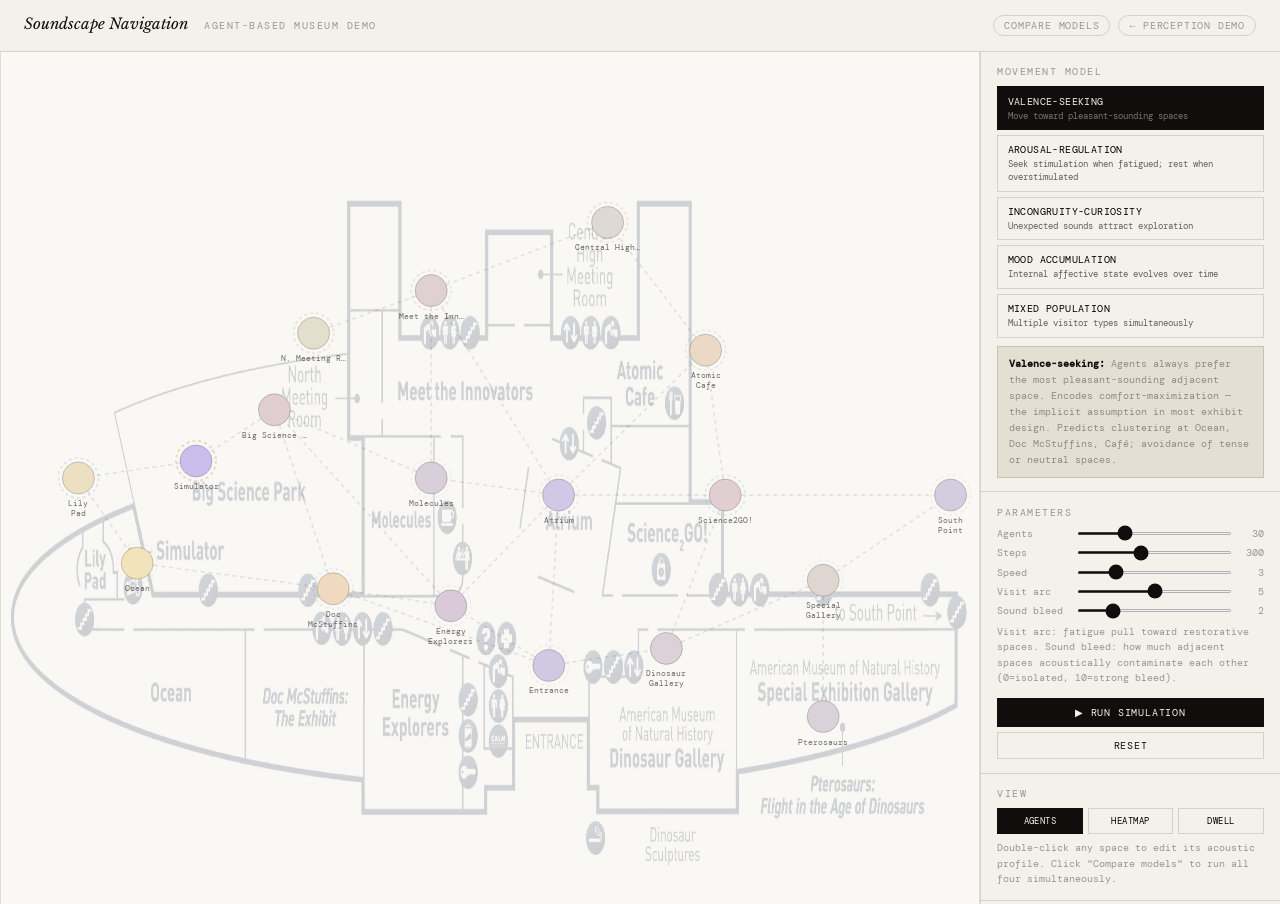
==== commit e1727e72: "updated abm to include bleed" ====
--- a/cosi_abm.html
+++ b/cosi_abm.html
@@ -152,7 +152,9 @@
         <div class="ctrl-row"><span class="ctrl-label">Steps</span><input type="range" id="nSteps" min="100" max="600" step="50" value="300" oninput="document.getElementById('nStepsV').textContent=this.value"><span class="ctrl-val" id="nStepsV">300</span></div>
         <div class="ctrl-row"><span class="ctrl-label">Speed</span><input type="range" id="simSpeed" min="1" max="10" value="3" oninput="document.getElementById('simSpeedV').textContent=this.value"><span class="ctrl-val" id="simSpeedV">3</span></div>
         <div class="ctrl-row"><span class="ctrl-label">Visit arc</span><input type="range" id="visitArc" min="0" max="10" value="5" oninput="document.getElementById('visitArcV').textContent=this.value"><span class="ctrl-val" id="visitArcV">5</span></div>
-        <p class="note" style="margin-bottom:.4rem;">Visit arc: how much fatigue accumulates over time (0=none, 10=strong end-of-visit pull toward restorative spaces)</p>
+        <div class="ctrl-row"><span class="ctrl-label">Sound bleed</span><input type="range" id="soundBleed" min="0" max="10" value="2" oninput="document.getElementById('soundBleedV').textContent=this.value;updateBleedPreview()"><span class="ctrl-val" id="soundBleedV">2</span></div>
+        <p class="note" style="margin-bottom:.4rem;">Visit arc: fatigue pull toward restorative spaces. Sound bleed: how much adjacent spaces acoustically contaminate each other (0=isolated, 10=strong bleed).</p>
+        <div id="bleedPreview" style="font-size:10px;color:var(--ghost3);margin-bottom:.4rem;display:none;"></div>
         <button class="btn" onclick="runSim()">▶ Run simulation</button>
         <button class="btn-o" onclick="resetSim()">Reset</button>
       </div>
@@ -188,6 +190,7 @@
           <div class="leg-row"><span class="leg-dot" style="background:#c45c2a;border:2px solid white;"></span>Orange = positive valence</div>
           <div class="leg-row"><span class="leg-dot" style="background:#2a6b8a;border:2px solid white;"></span>Blue = negative valence</div>
           <div class="leg-row"><div style="width:24px;height:3px;background:linear-gradient(90deg,transparent,rgba(196,92,42,0.5));flex-shrink:0;"></div>Agent trail</div>
+          <div class="leg-row"><span style="display:inline-block;width:14px;height:14px;border-radius:50%;border:2px dashed #2a6b8a;flex-shrink:0;"></span>Bleed ring: orange = acoustically improved, blue = worsened</div>
         </div>
       </div>
 
@@ -247,6 +250,45 @@
 Object.keys(NODES_DEFAULT).forEach(n=>ADJ[n]=[]);
 EDGES.forEach(([a,b])=>{ADJ[a].push(b);ADJ[b].push(a);});
 
+// Effective sound values after bleed — recomputed when bleed slider changes
+let EFFECTIVE = {};
+function computeBleed(){
+  const bleed = parseInt(document.getElementById('soundBleed')?.value||2) / 10;
+  Object.keys(NODES).forEach(id => {
+    const n = NODES[id];
+    const neighbors = ADJ[id];
+    if(bleed === 0 || !neighbors.length){
+      EFFECTIVE[id] = {v: n.v, a: n.a};
+      return;
+    }
+    const neighborWeight = bleed / neighbors.length;
+    const selfWeight = 1 - bleed;
+    let ev = n.v * selfWeight;
+    let ea = n.a * selfWeight;
+    neighbors.forEach(nb => {
+      ev += NODES[nb].v * neighborWeight;
+      ea += NODES[nb].a * neighborWeight;
+    });
+    EFFECTIVE[id] = {v: Math.max(-1,Math.min(1,ev)), a: Math.max(-1,Math.min(1,ea))};
+  });
+}
+
+function updateBleedPreview(){
+  computeBleed();
+  const bleed = parseInt(document.getElementById('soundBleed')?.value||2)/10;
+  const prev = document.getElementById('bleedPreview');
+  if(!prev) return;
+  if(bleed === 0){ prev.style.display='none'; return; }
+  const deltas = Object.entries(NODES).map(([id,n]) => {
+    const dv = Math.abs((EFFECTIVE[id]?.v||n.v) - n.v);
+    const da = Math.abs((EFFECTIVE[id]?.a||n.a) - n.a);
+    return {id, label:n.label, dv, da, delta: dv+da};
+  }).sort((a,b)=>b.delta-a.delta).slice(0,3);
+  prev.style.display='block';
+  prev.innerHTML = '<strong style="color:var(--ink);">Most affected by bleed:</strong> ' +
+    deltas.map(d=>`${d.label} (Δv=${d.dv.toFixed(2)})`).join(', ');
+}
+
 // ═══ MODEL DESCRIPTIONS ══════════════════════════════════════════════════════
 const MODEL_DESCS = {
   mixed:`<strong>Mixed population:</strong> Agents are assigned different movement theories at creation. The aggregate heatmap reflects behaviorally diverse visitors simultaneously — closer to what a real museum sees. Agents are colored by visitor type; outline brightness reflects accumulated mood valence.`,
@@ -379,23 +421,25 @@
   }
   neighbors.forEach(n => {
     const nd = NODES[n];
-    let s = -(recentPenalty[n]||0);  // start with recency penalty
+    const eff = EFFECTIVE[n] || nd;   // use bleed-adjusted effective values
+    let s = -(recentPenalty[n]||0);
     if(modelName === 'valence'){
-      s = nd.v + (Math.random()-.5)*.6;
+      s += eff.v + (Math.random()-.5)*.6;
       // visit arc: late-stage push toward restorative
       if(ag.visitStage >= 2) s += (nd.v - nd.a*.5) * arcStr;
     } else if(modelName === 'arousal'){
       const want = ag.mood_a > 0.2 ? -1 : 1;
-      s = -Math.abs(nd.a - want) + (Math.random()-.5)*.55;
+      s += -Math.abs(eff.a - want) + (Math.random()-.5)*.55;
       if(ag.visitStage >= 2) s += (-nd.a) * arcStr * .5;
     } else if(modelName === 'incongruity'){
-      const dv = Math.abs(nd.v - cur.v), da = Math.abs(nd.a - cur.a);
-      s = (dv + da) + (Math.random()-.5)*.5;
+      const dv = Math.abs(eff.v - (EFFECTIVE[ag.node]?.v||cur.v));
+      const da = Math.abs(eff.a - (EFFECTIVE[ag.node]?.a||cur.a));
+      s += (dv + da) + (Math.random()-.5)*.5;
       if(ag.visitStage >= 2) s += nd.v * arcStr * .3; // some comfort-seeking late
     } else if(modelName === 'accumulation'){
-      const needV = ag.mood_v < -.15 ? nd.v : nd.v * .4;
-      const needA = ag.mood_a > 0.4  ? -nd.a * .6 : nd.a * .25;
-      s = needV + needA + (Math.random()-.5)*.45;
+      const needV = ag.mood_v < -.15 ? eff.v : eff.v * .4;
+      const needA = ag.mood_a > 0.4  ? -eff.a * .6 : eff.a * .25;
+      s += needV + needA + (Math.random()-.5)*.45;
       if(ag.visitStage >= 2) s += (nd.v - nd.a*.7) * arcStr;
     }
     scores[n] = s;
@@ -417,8 +461,8 @@
   heatmap[ag.node] = (heatmap[ag.node]||0) + 1;
   dwellTime[ag.node] = (dwellTime[ag.node]||0) + 1;
 
-  // update internal state
-  const dest = NODES[ag.node];
+  // update internal state using effective (bleed-adjusted) sound
+  const dest = EFFECTIVE[ag.node] || NODES[ag.node];
   const decay = 0.93;
   ag.mood_v = ag.mood_v*decay + dest.v*(1-decay);
   ag.mood_a = ag.mood_a*decay + dest.a*(1-decay);
@@ -526,6 +570,17 @@
       targetCtx.strokeRect(x-20, y+r+4, 40, 5);
     }
 
+    // outer ring shows bleed effect if significant
+    const eff2 = EFFECTIVE[id];
+    const bleedDelta = eff2 ? Math.abs(eff2.v - NODES[id].v) + Math.abs(eff2.a - NODES[id].a) : 0;
+    if(bleedDelta > 0.05){
+      targetCtx.beginPath(); targetCtx.arc(x,y,r+4,0,Math.PI*2);
+      targetCtx.strokeStyle = eff2.v < NODES[id].v
+        ? `rgba(42,107,138,${Math.min(0.6,bleedDelta)})` // bleed making it worse = blue
+        : `rgba(196,92,42,${Math.min(0.6,bleedDelta)})`; // bleed making it better = orange
+      targetCtx.lineWidth=2; targetCtx.setLineDash([3,3]); targetCtx.stroke();
+      targetCtx.setLineDash([]);
+    }
     // node circle
     targetCtx.beginPath(); targetCtx.arc(x,y,r,0,Math.PI*2);
     targetCtx.fillStyle = nodeColor(id); targetCtx.fill();
@@ -618,6 +673,7 @@
 
 function runSim(){
   if(running) return;
+  computeBleed();  // recompute with current slider value before running
   resetSim();
   const n = parseInt(document.getElementById('nAgents').value);
   agents = Array.from({length:n}, (_,i) => makeAgent(i));
@@ -818,8 +874,10 @@
       const hc=heatmap[found]||0, dc=dwellTime[found]||0;
       document.getElementById('nodeInfo').innerHTML=
         `<strong>${n.label}</strong><br>${n.desc}<br><br>`+
-        `<span style="color:var(--ghost3)">v ${n.v>=0?'+':''}${n.v.toFixed(1)}, `+
-        `a ${n.a>=0?'+':''}${n.a.toFixed(1)}</span>`+
+        `<span style="color:var(--ghost3)">base: v ${n.v>=0?'+':''}${n.v.toFixed(1)}, a ${n.a>=0?'+':''}${n.a.toFixed(1)}</span>`+
+        (EFFECTIVE[found] && (Math.abs(EFFECTIVE[found].v-n.v)>0.01 || Math.abs(EFFECTIVE[found].a-n.a)>0.01)
+          ? `<br><span style="color:var(--accent)">effective: v ${EFFECTIVE[found].v>=0?'+':''}${EFFECTIVE[found].v.toFixed(2)}, a ${EFFECTIVE[found].a>=0?'+':''}${EFFECTIVE[found].a.toFixed(2)} (bleed)</span>`
+          : '') +
         (stepCount>0?`<br><span style="color:var(--ghost3)">visits: ${hc} · dwell: ${dc}</span>`:'');
     } else {
       document.getElementById('nodeInfo').textContent='Hover a space to see its acoustic profile. Double-click to edit.';
@@ -835,6 +893,7 @@
 fpImg.onload = () => { if(!running) drawAll(); };
 resize();
 initHeatmaps();
+computeBleed();
 drawAll();
 </script>
 </body>
